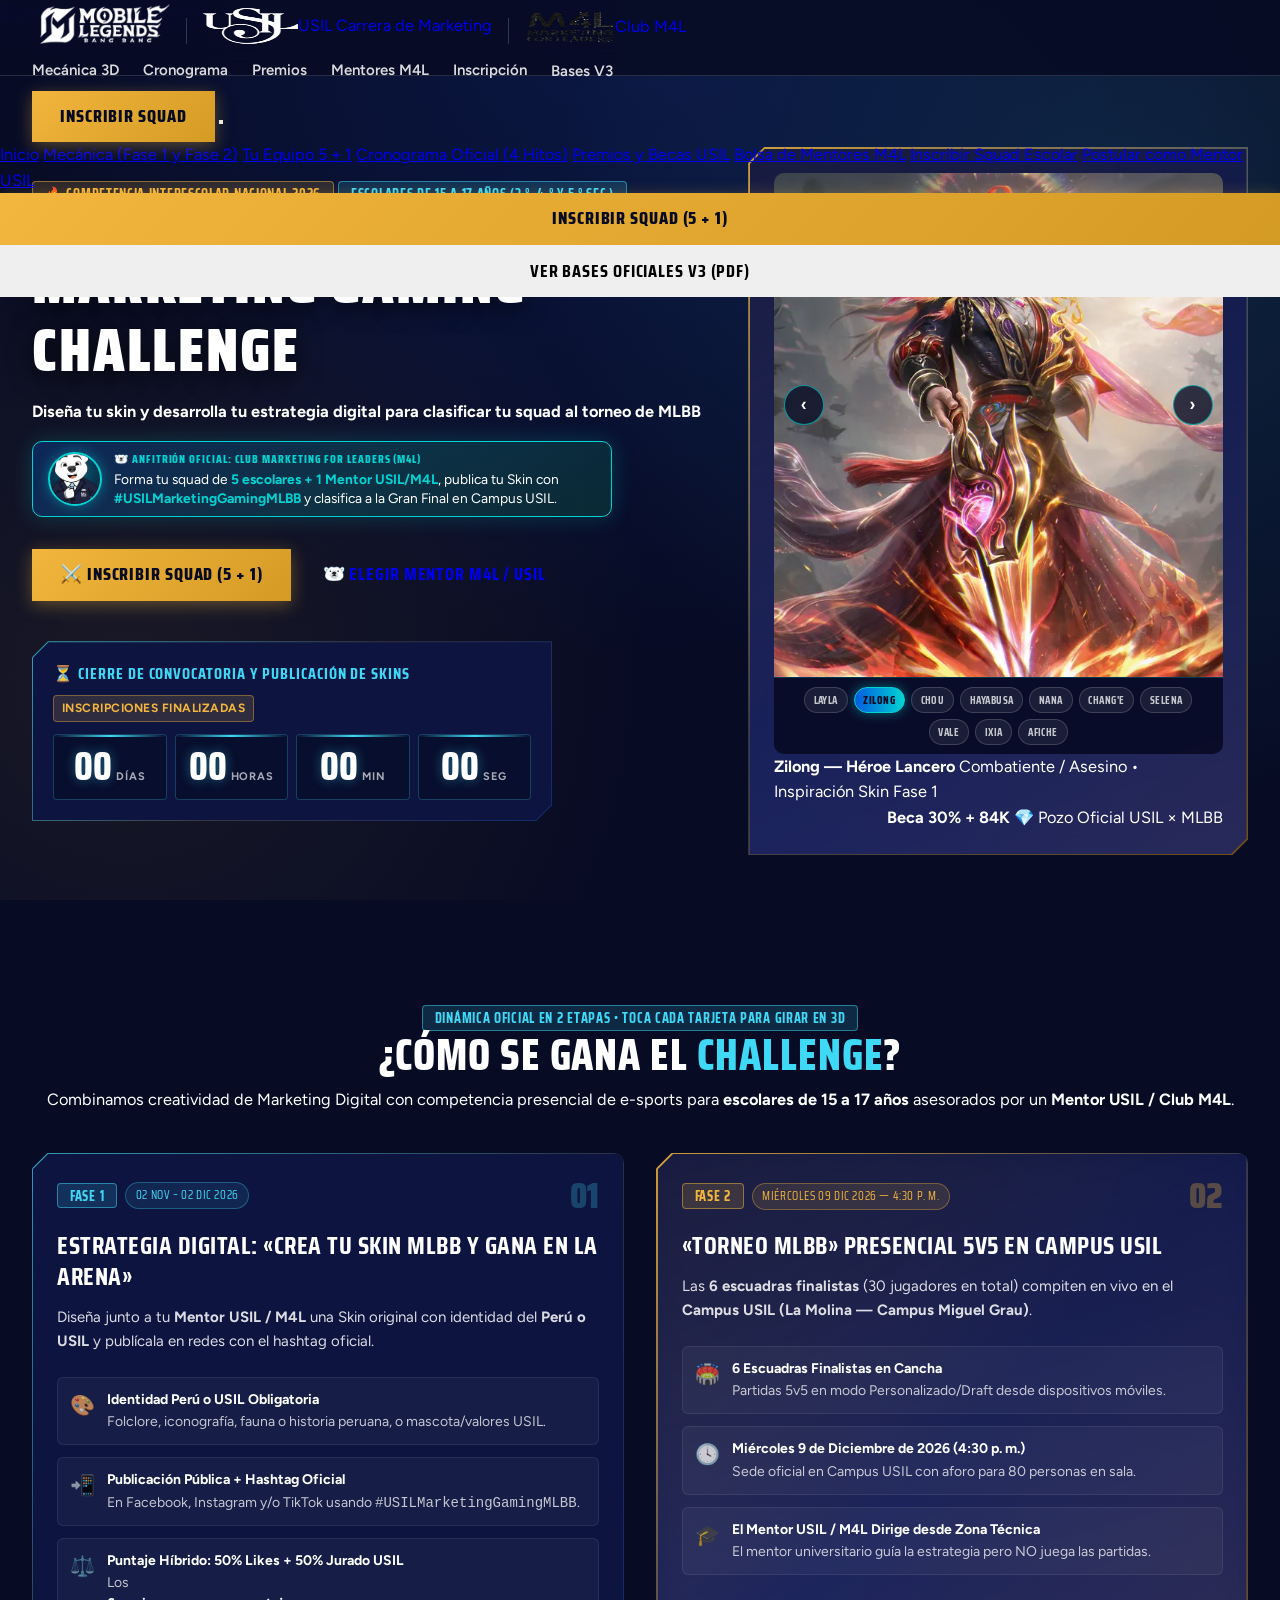
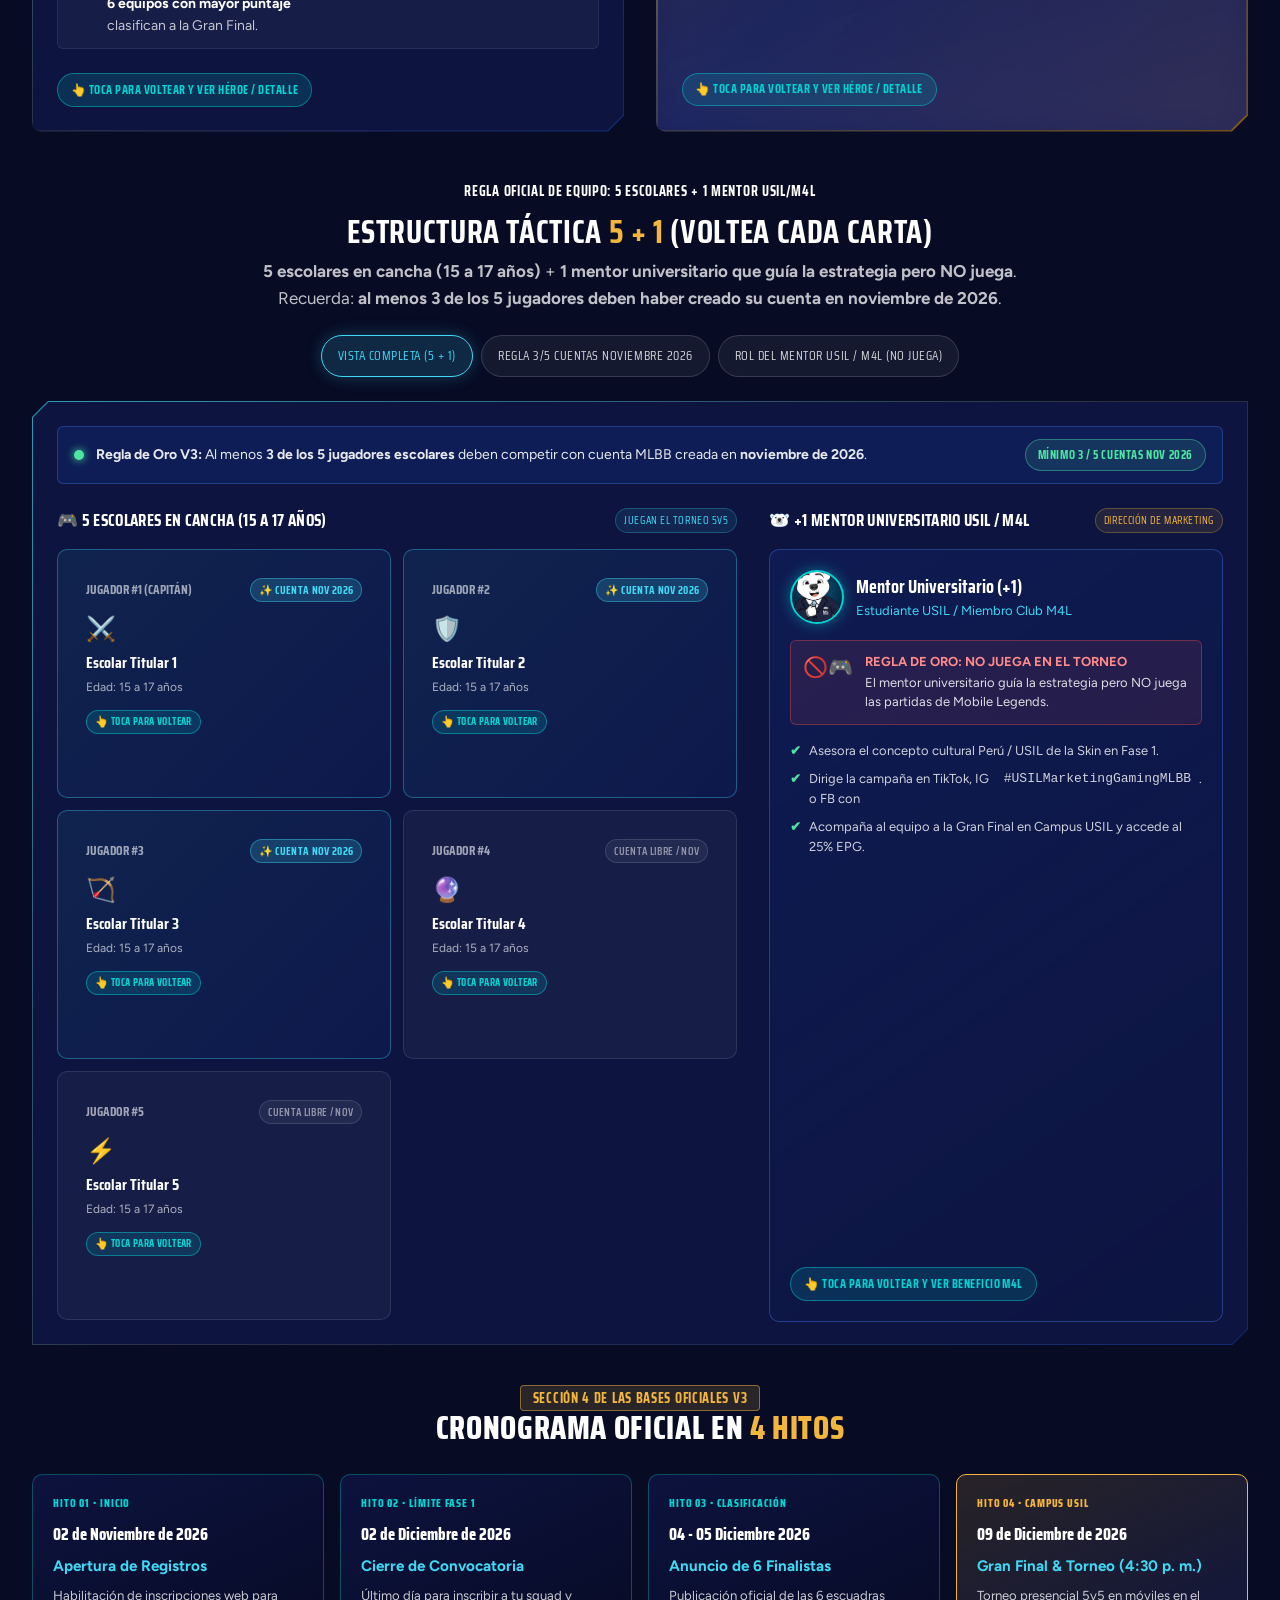
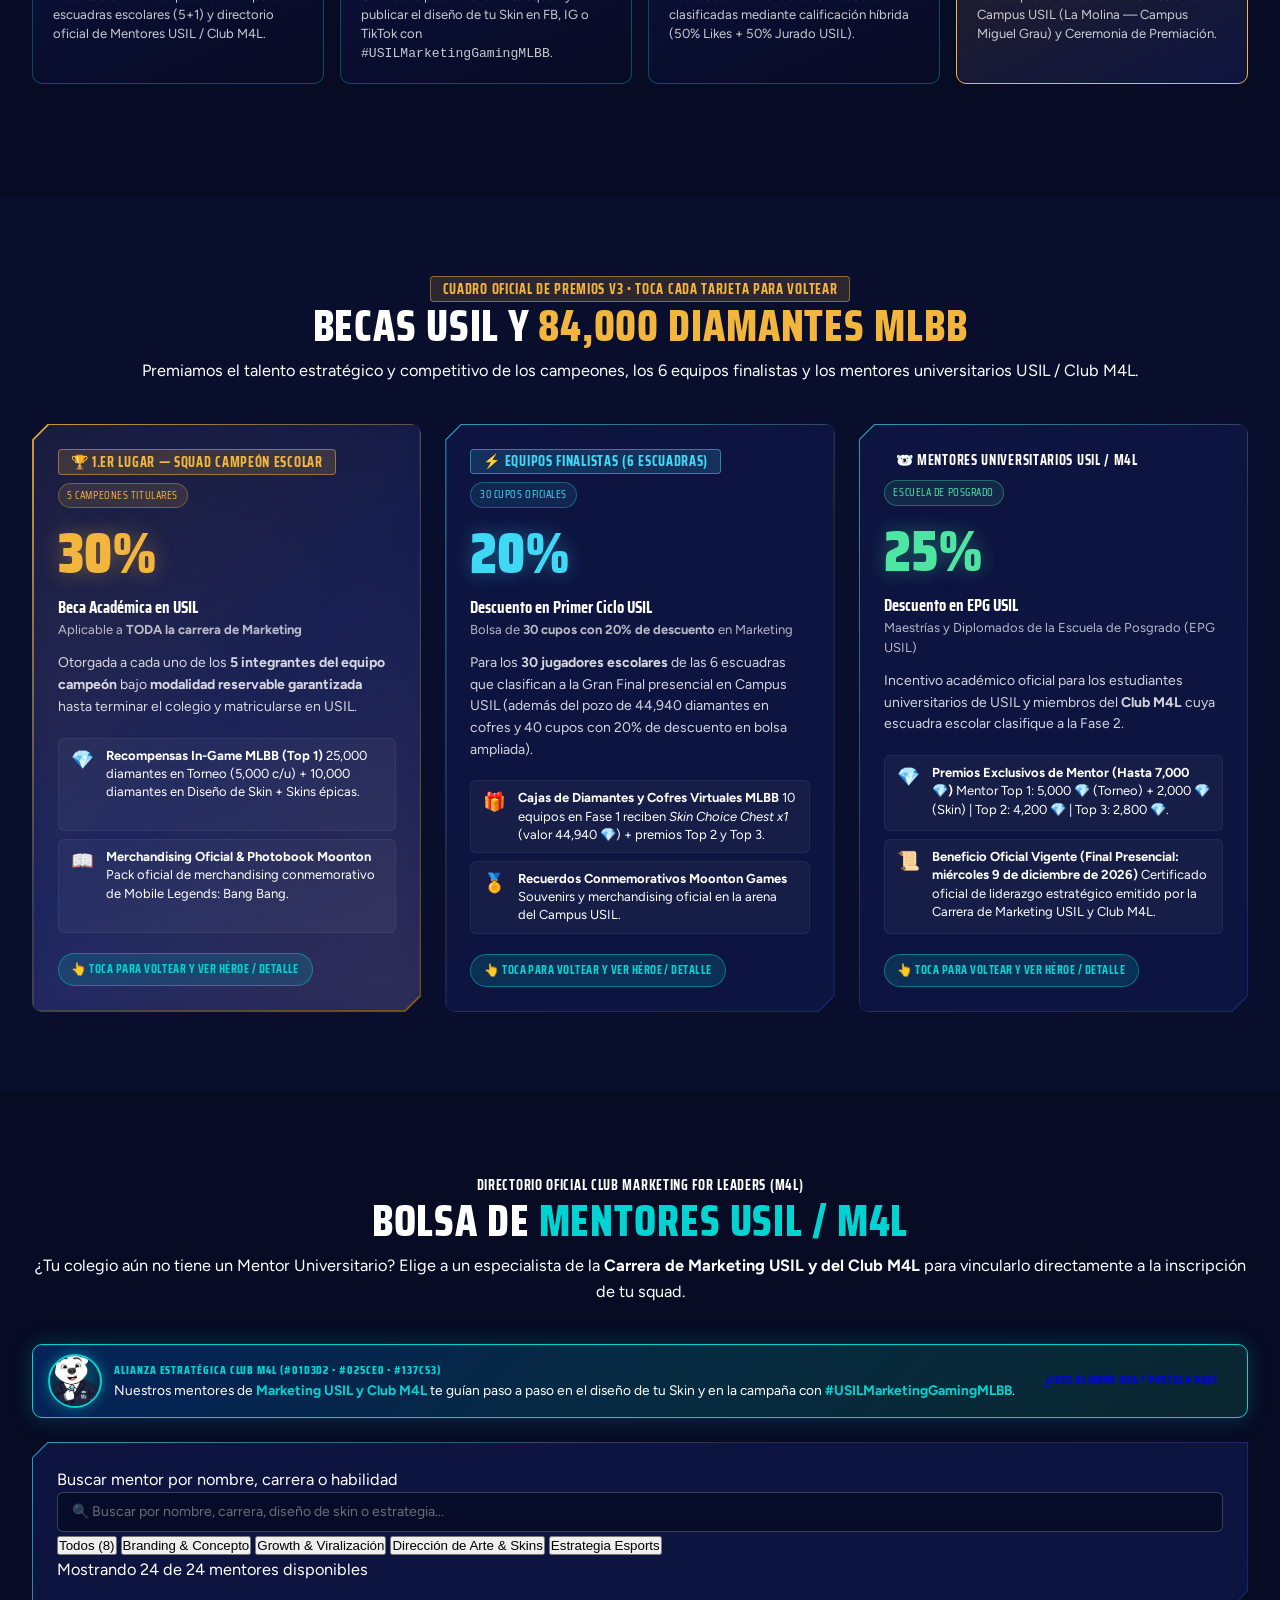
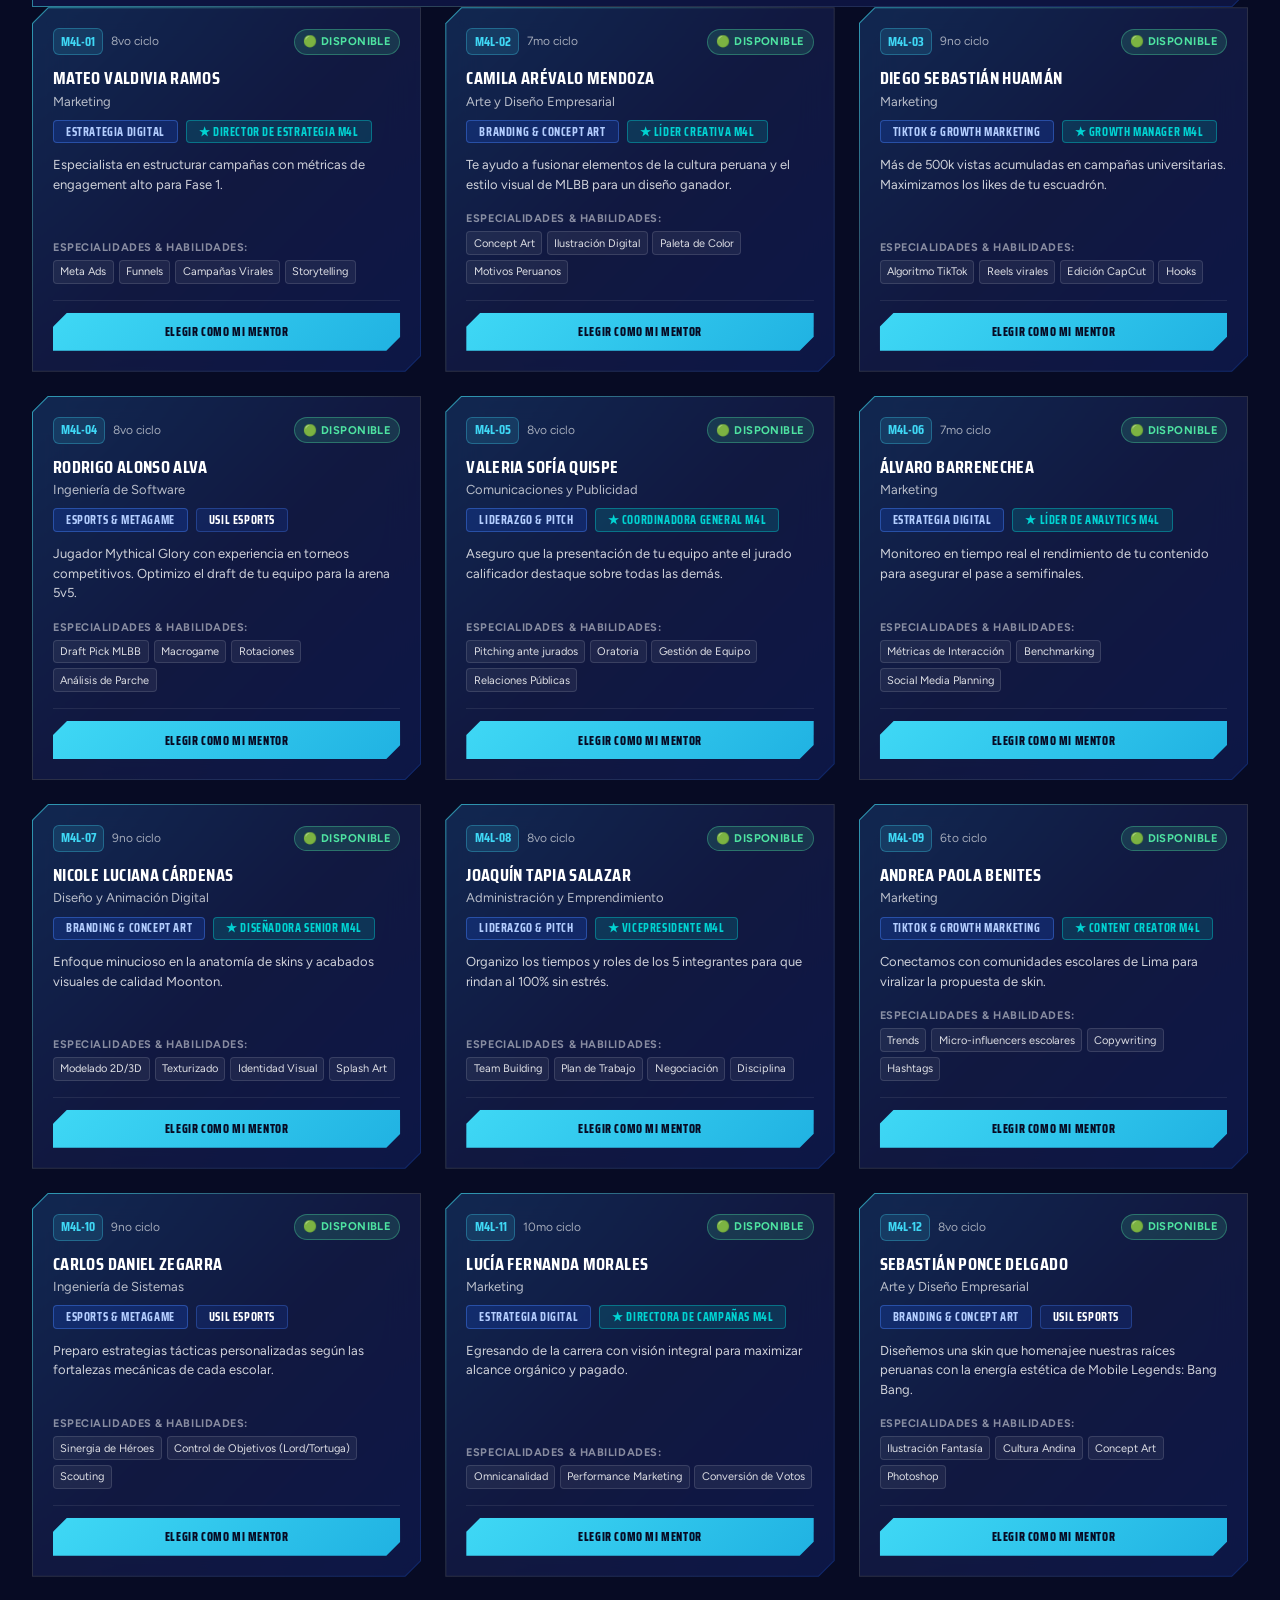
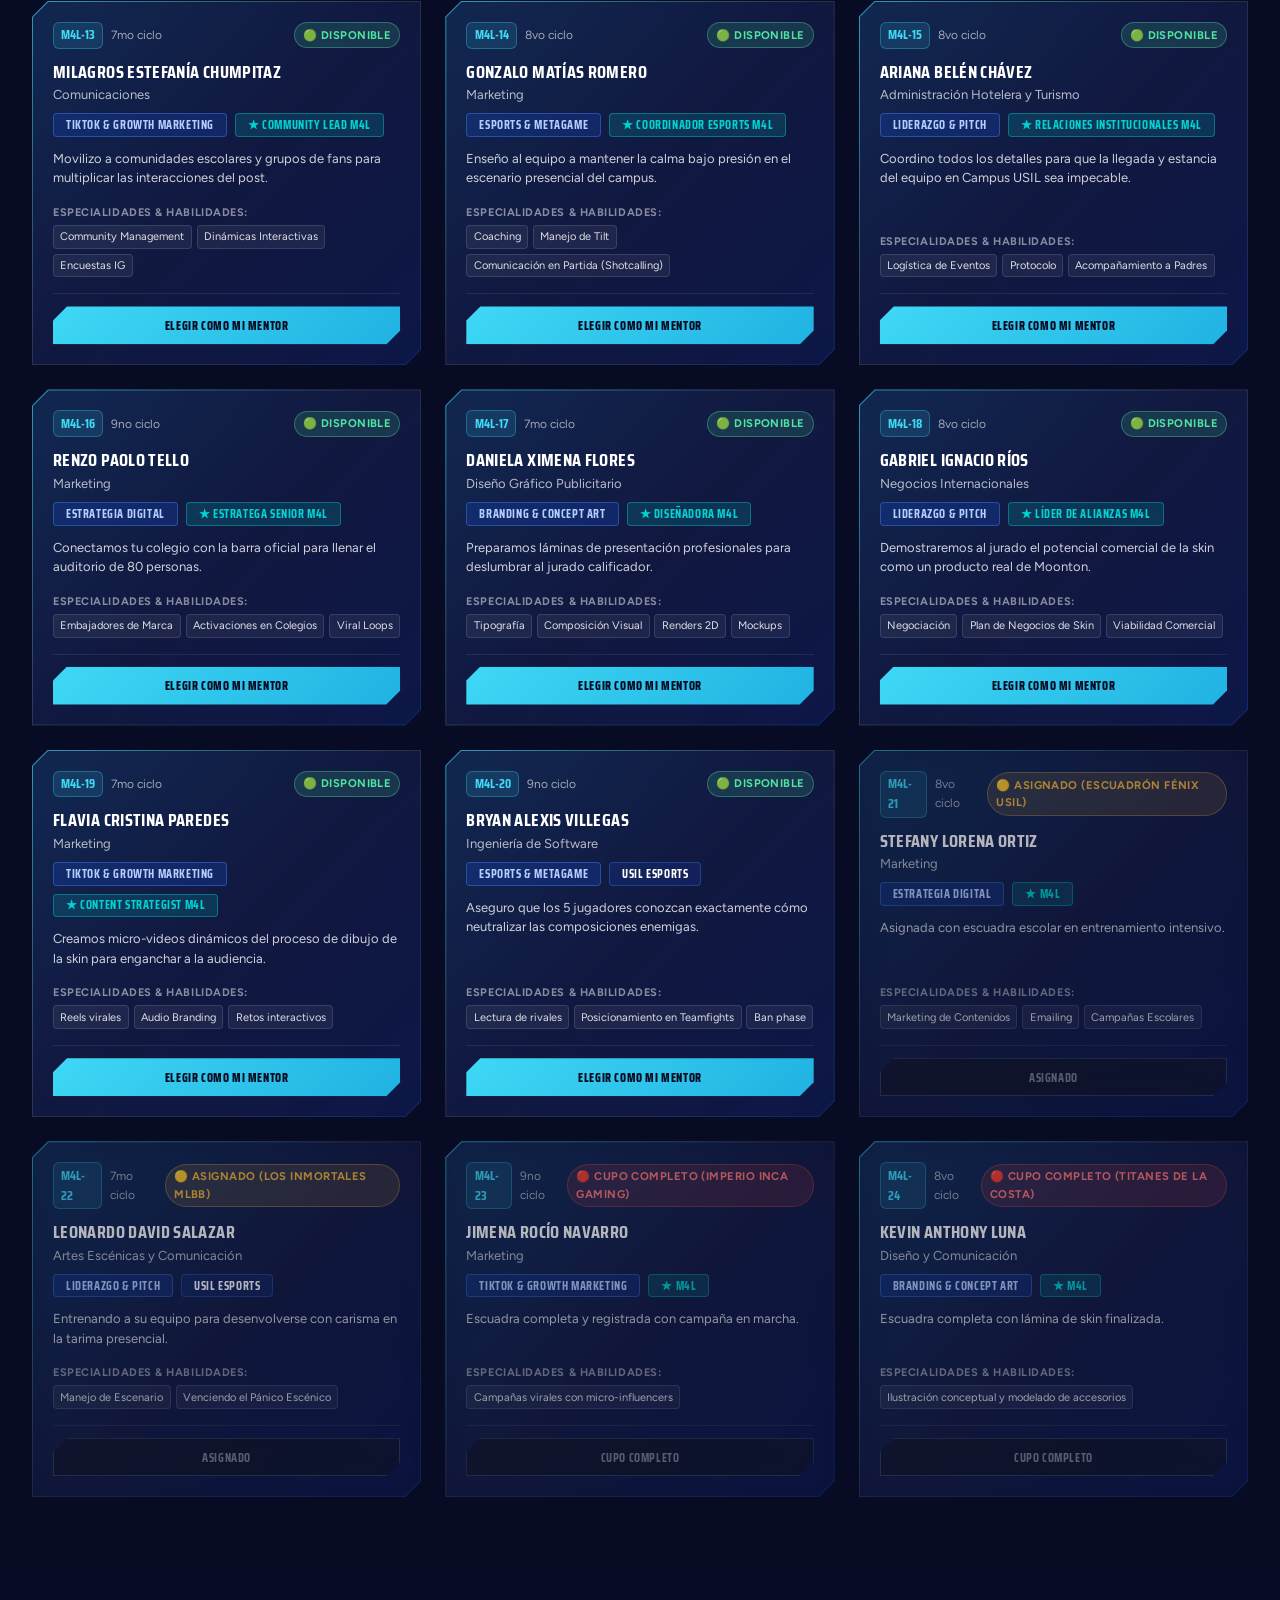
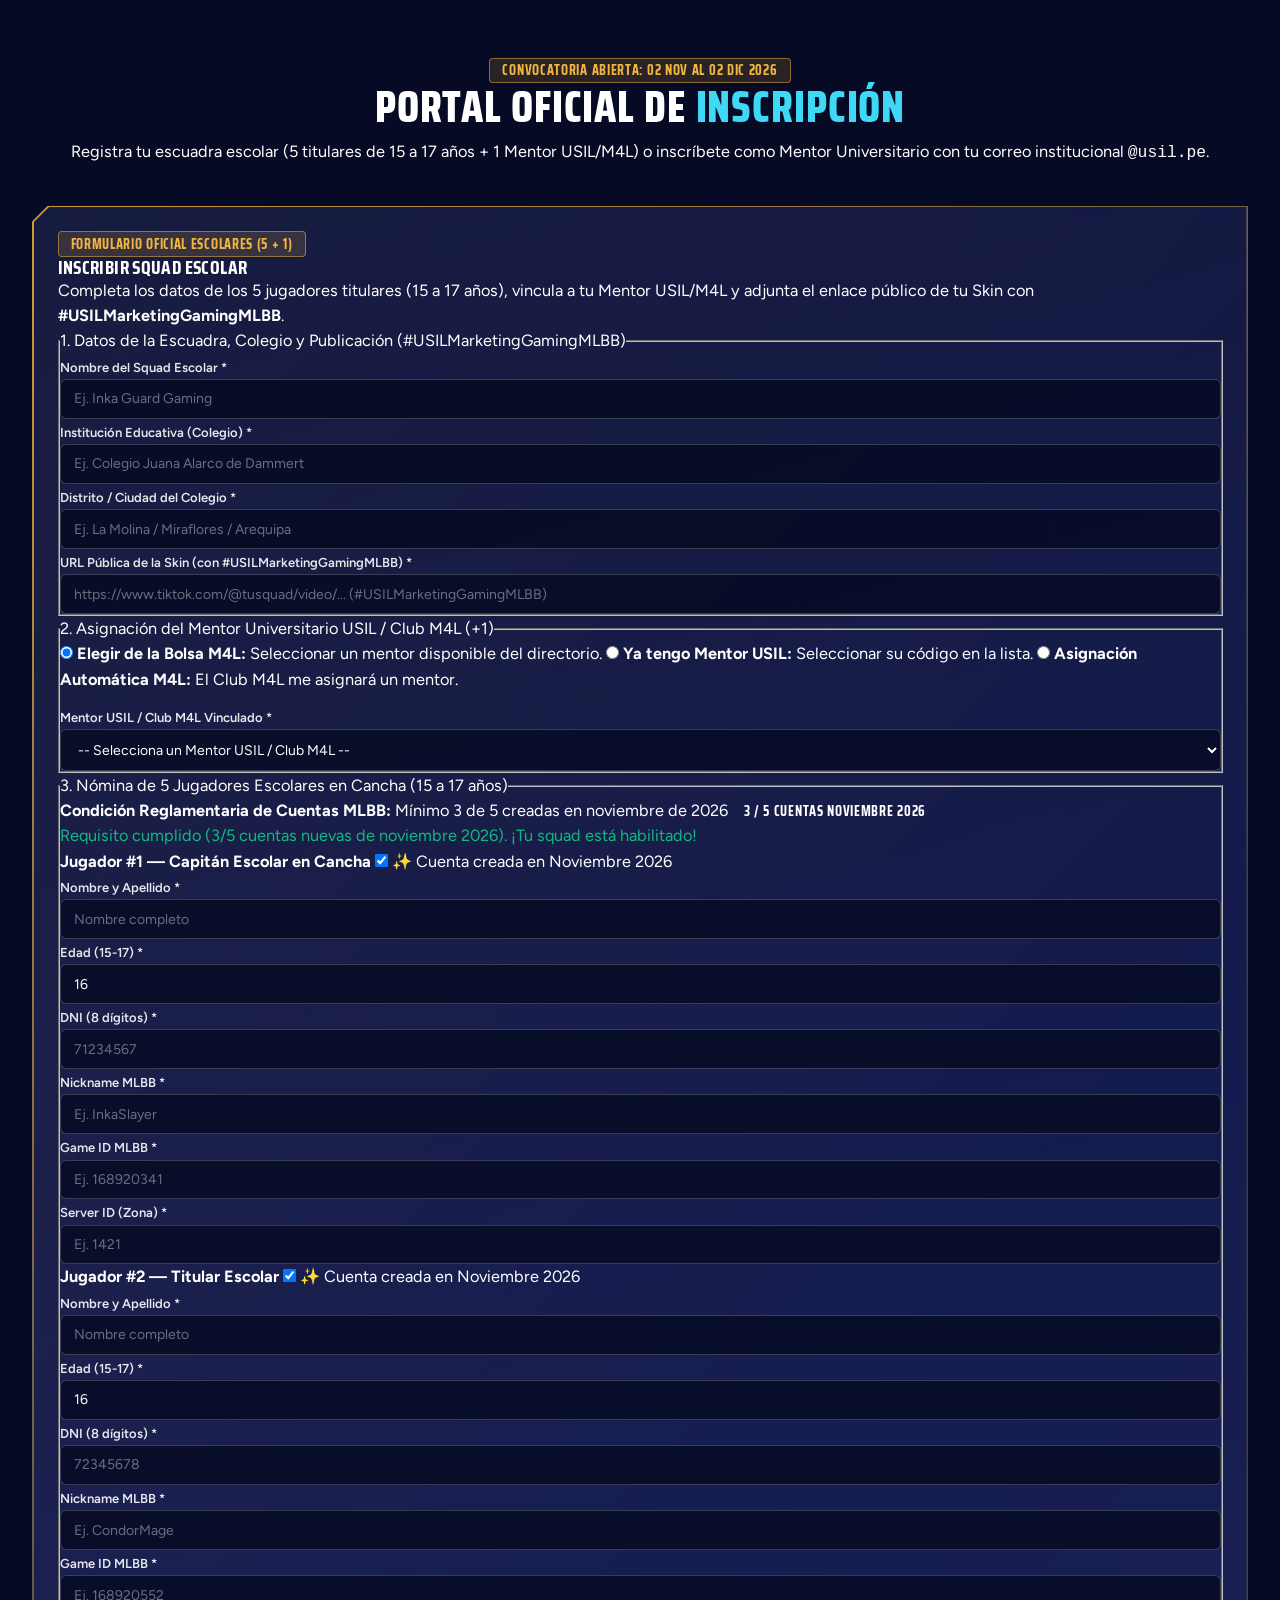
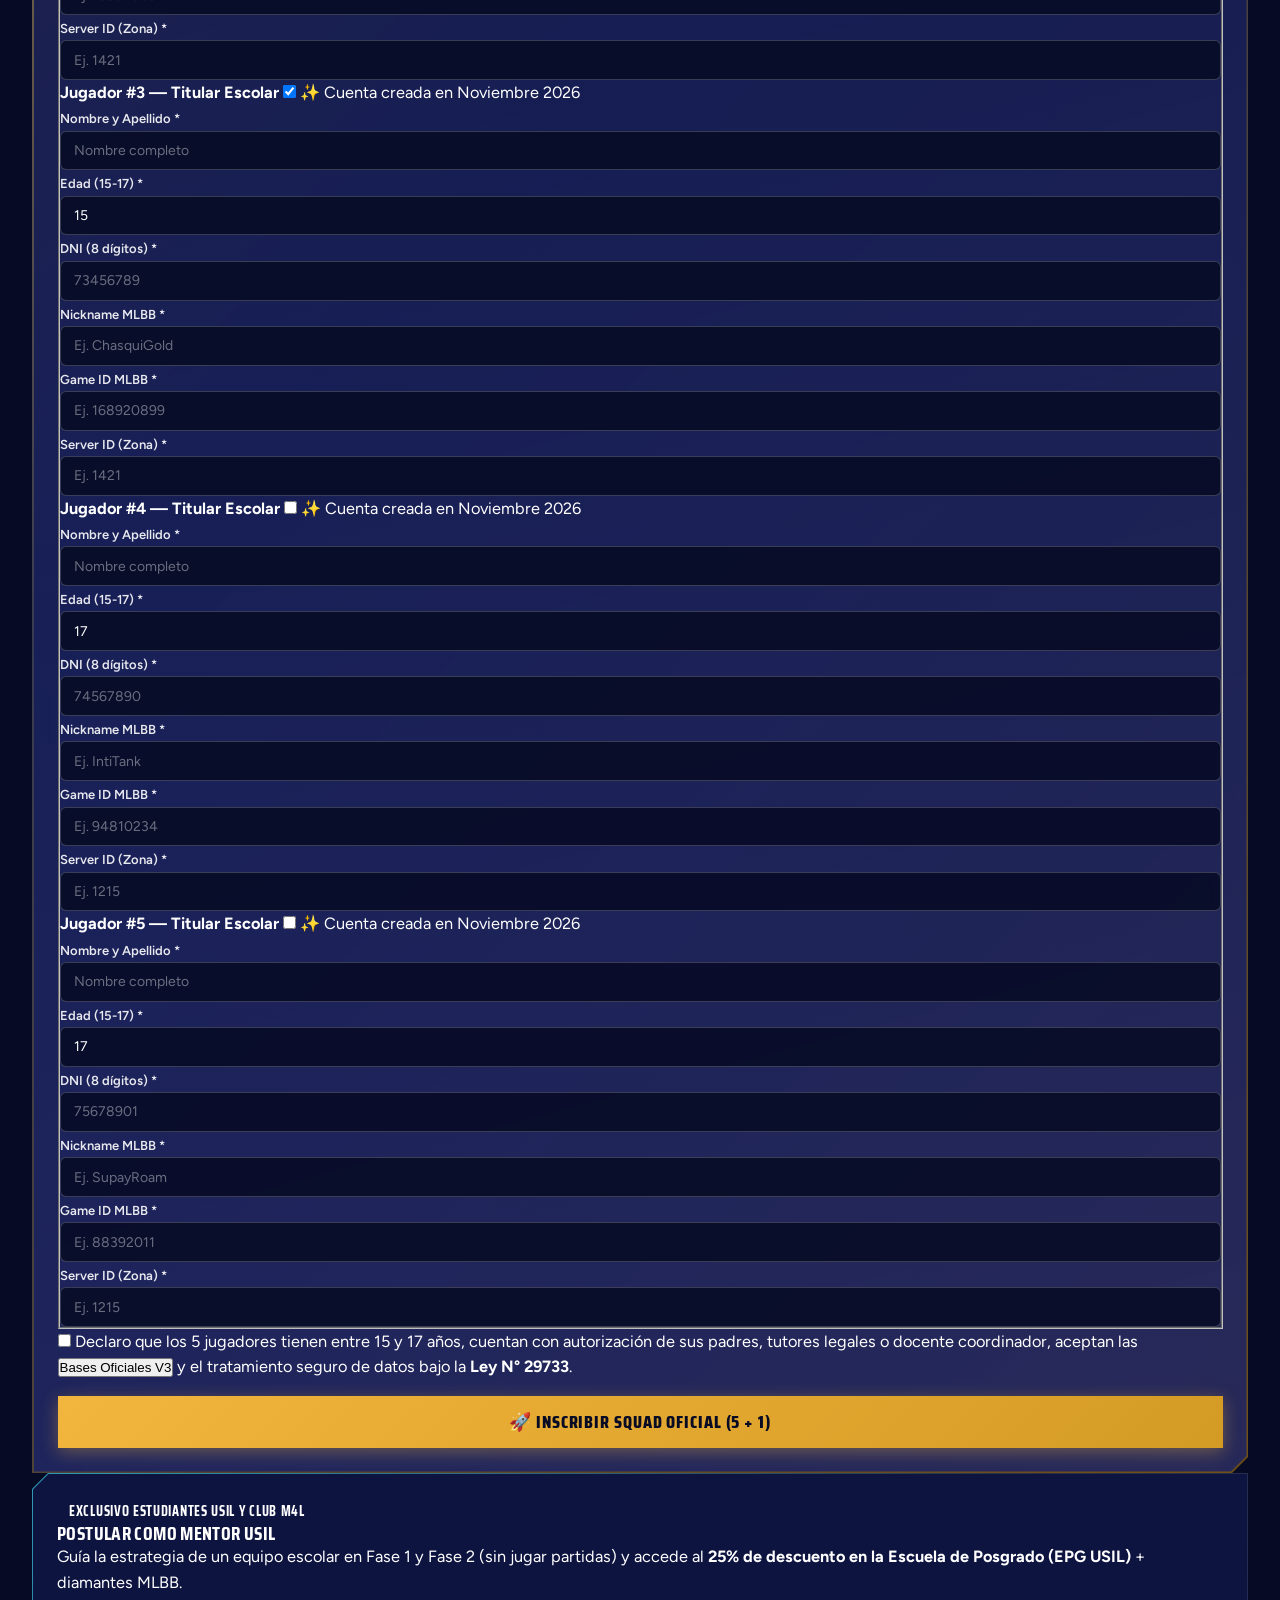
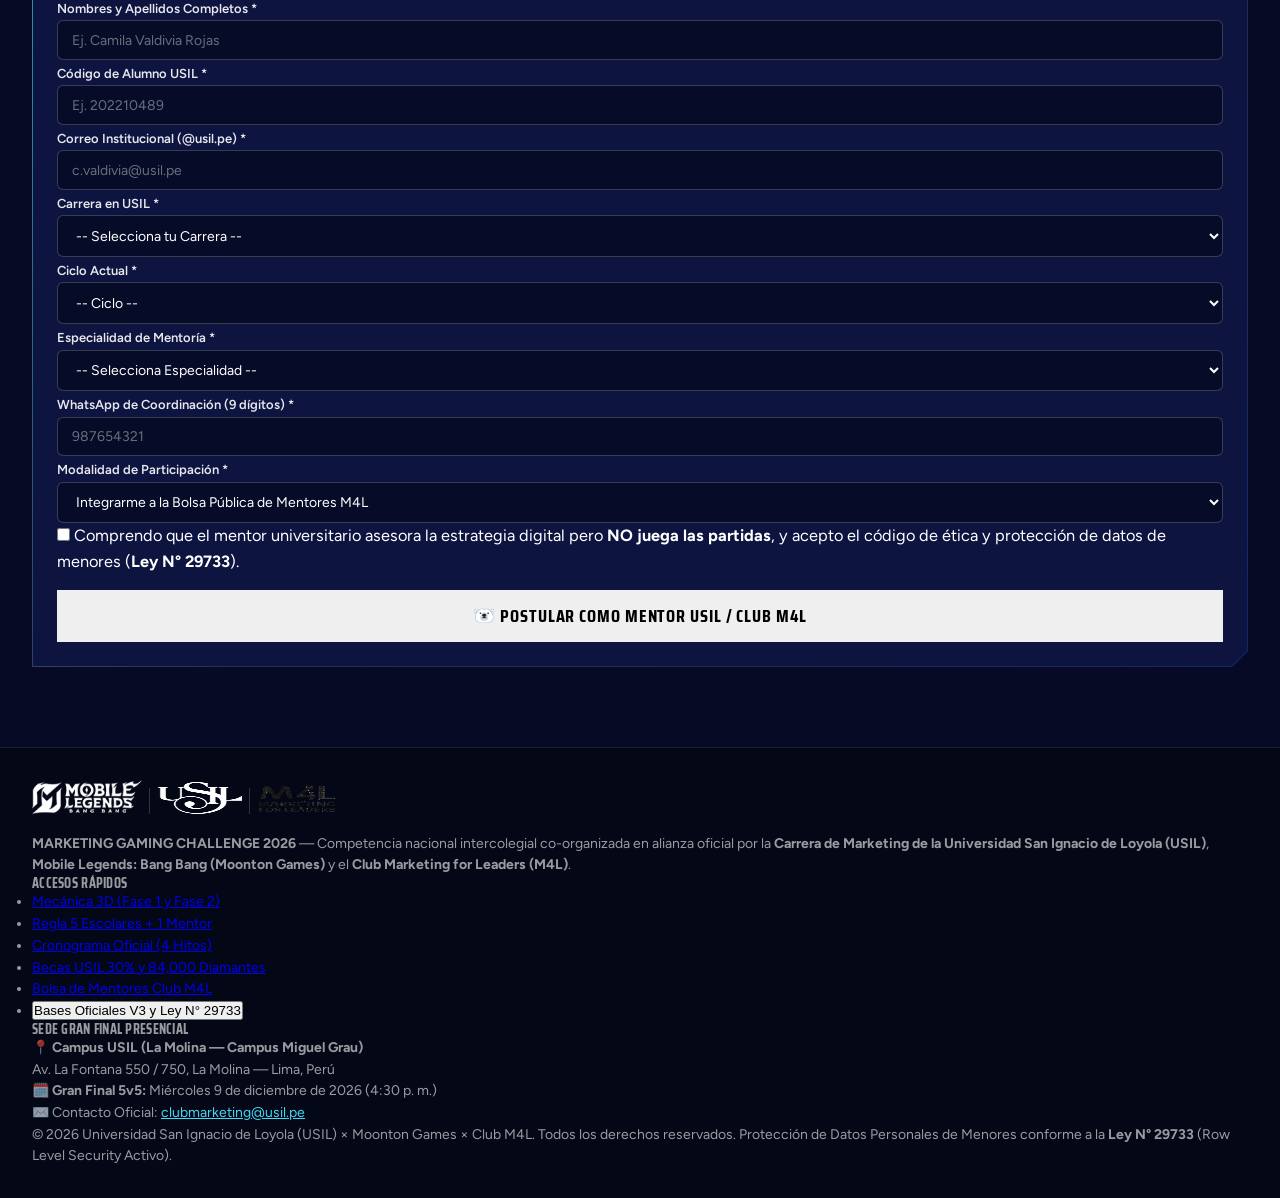
==== index.html @ d9e3c416 "Landing v6 Marketing Gaming Challenge (production build)" ====
<!DOCTYPE html>
<html lang="es">
<head>
  <meta charset="UTF-8">
  <meta name="viewport" content="width=device-width, initial-scale=1.0">
  <title>MARKETING GAMING CHALLENGE 2026 | Alianza Oficial MLBB × USIL Marketing × Club M4L</title>
  <meta name="description" content="Diseña tu skin y desarrolla tu estrategia digital para clasificar tu squad al torneo de MLBB. Competencia nacional intercolegial co-organizada por USIL Carrera de Marketing, Mobile Legends: Bang Bang y Club M4L.">

  <!-- Google Fonts: Saira Condensed (Display Esports) & Figtree (UI Body) -->
  <link rel="preconnect" href="https://fonts.googleapis.com">
  <link rel="preconnect" href="https://fonts.gstatic.com" crossorigin>
  <link href="https://fonts.googleapis.com/css2?family=Figtree:ital,wght@0,400;0,500;0,600;0,700;0,800;1,400&family=Saira+Condensed:wght@600;700;800;900&display=swap" rel="stylesheet">

  <!-- Modular Design System Stylesheets -->
  <link rel="stylesheet" href="css/tokens.css">
  <link rel="stylesheet" href="css/layout.css">
  <link rel="stylesheet" href="css/components.css">
  <link rel="stylesheet" href="css/animations.css">
</head>
<body>

  <!-- Accessibility Skip Link -->
  <a href="#main-content" class="skip-link">Saltar al contenido principal</a>

  <!-- ========================================================================
       STICKY HEADER: ALIANZA OFICIAL MLBB × USIL MARKETING × CLUB M4L
       Logos embebidos en Base64 para cero imágenes rotas en cualquier entorno
       ======================================================================== -->
  <header class="site-header" role="banner">
    <div class="container header-inner">
      
      <!-- Triple Co-Branding Lockup (Base64 Embedded + Clean Alliance) -->
      <div class="brand-lockup" aria-label="Alianza Oficial Mobile Legends: Bang Bang, USIL Carrera de Marketing y Club M4L">
        <!-- Brand 1: Mobile Legends: Bang Bang -->
        <a href="#inicio" class="brand-item brand-mlbb" title="Mobile Legends: Bang Bang — Moonton Games">
          <img src="[data-uri]" data-asset-src="assets/logos/mlbb_anniversary_white.png" alt="Logo Oficial Mobile Legends: Bang Bang" width="130" height="40">
        </a>

        <span class="brand-divider" aria-hidden="true"></span>

        <!-- Brand 2: USIL Carrera de Marketing -->
        <a href="#inicio" class="brand-item brand-usil" title="Universidad San Ignacio de Loyola — Carrera de Marketing">
          <img src="[data-uri]" data-asset-src="assets/logos/usil_logo_white.png" alt="Logo USIL Carrera de Marketing" width="95" height="36">
          <div class="brand-usil-text">
            <span class="brand-usil-title">USIL</span>
            <span class="brand-usil-sub">Carrera de Marketing</span>
          </div>
        </a>

        <span class="brand-divider" aria-hidden="true"></span>

        <!-- Brand 3: Club Marketing for Leaders (M4L) + Oso Polar -->
        <a href="#bolsa-mentores" class="brand-item brand-m4l" title="Club Marketing for Leaders (M4L) — Co-Organizador Oficial">
          <img src="[data-uri]" data-asset-src="assets/m4l/m4l_badge.png" alt="Logo Club Marketing for Leaders M4L" width="90" height="34">
          <span class="brand-m4l-tag">Club M4L</span>
        </a>
      </div>

      <!-- Desktop Navigation Links -->
      <nav class="header-nav" aria-label="Navegación Principal">
        <a href="#mecanica" class="nav-link">Mecánica 3D</a>
        <a href="#cronograma-oficial" class="nav-link">Cronograma</a>
        <a href="#premios" class="nav-link">Premios</a>
        <a href="#bolsa-mentores" class="nav-link">Mentores M4L</a>
        <a href="#inscripcion" class="nav-link">Inscripción</a>
        <button type="button" class="nav-link" data-open-bases-modal style="background:none;border:none;cursor:pointer;">Bases V3</button>
      </nav>

      <!-- Header Action CTA & Mobile Hamburger Toggle -->
      <div class="header-actions">
        <a href="#registro-escolar" class="btn btn-gold cut-corner-sm header-cta-desktop">
          <span>Inscribir Squad</span>
        </a>

        <button
          type="button"
          class="mobile-menu-toggle"
          id="mobileMenuToggle"
          aria-expanded="false"
          aria-controls="mobileNavDrawer"
          aria-label="Abrir menú de navegación"
        >
          <span class="hamburger-bar"></span>
          <span class="hamburger-bar"></span>
          <span class="hamburger-bar"></span>
        </button>
      </div>
    </div>

    <!-- Mobile Navigation Drawer -->
    <nav class="mobile-nav-drawer" id="mobileNavDrawer" aria-label="Menú Móvil">
      <div class="mobile-nav-links">
        <a href="#inicio" class="mobile-nav-link">Inicio</a>
        <a href="#mecanica" class="mobile-nav-link">Mecánica (Fase 1 y Fase 2)</a>
        <a href="#composicion-5-1" class="mobile-nav-link">Tu Equipo 5 + 1</a>
        <a href="#cronograma-oficial" class="mobile-nav-link">Cronograma Oficial (4 Hitos)</a>
        <a href="#premios" class="mobile-nav-link">Premios y Becas USIL</a>
        <a href="#bolsa-mentores" class="mobile-nav-link">Bolsa de Mentores M4L</a>
        <a href="#registro-escolar" class="mobile-nav-link">Inscribir Squad Escolar</a>
        <a href="#postulacion-mentores" class="mobile-nav-link">Postular como Mentor USIL</a>
      </div>
      <div class="mobile-nav-cta">
        <a href="#registro-escolar" class="btn btn-gold cut-corner-md" style="width: 100%;">
          Inscribir Squad (5 + 1)
        </a>
        <button type="button" class="btn btn-cyan cut-corner-md" data-open-bases-modal style="width: 100%;">
          Ver Bases Oficiales V3 (PDF)
        </button>
      </div>
    </nav>
  </header>

  <!-- ========================================================================
       MAIN CONTENT CONTAINER
       ======================================================================== -->
  <main id="main-content">

    <!-- ======================================================================
         HERO SECTION: AFICHE OFICIAL + OSO POLAR M4L + CARRUSEL DE HÉROES
         ====================================================================== -->
    <section class="hero-section" id="inicio" aria-labelledby="hero-main-title" data-campaign-motto="Crea la skin, gana la arena">
      <div class="container hero-grid">
        
        <!-- Left Column: High-Impact Copy, M4L Polar Host & Dual CTAs -->
        <div class="hero-content">
          <div class="hero-eyebrow-group">
            <span class="badge badge-gold">
              🔥 Competencia Interescolar Nacional 2026
            </span>
            <span class="badge badge-cyan">
              Escolares de 15 a 17 años (3.°, 4.° y 5.° Sec.)
            </span>
            <span class="badge badge-m4l">
              Alianza MLBB × USIL × Club M4L
            </span>
          </div>

          <h1 class="hero-title" id="hero-main-title">
            MARKETING GAMING <span class="title-highlight-gold">CHALLENGE</span>
          </h1>

          <p class="hero-subtitle">
            <strong>Diseña tu skin y desarrolla tu estrategia digital para clasificar tu squad al torneo de MLBB</strong>
          </p>

          <!-- Sello de Co-Organización Oficial con Mascota Oso Polar M4L (Base64 Embedded) -->
          <div class="m4l-alliance-seal" role="region" aria-label="Anfitrión Oficial Club Marketing for Leaders M4L">
            <img
              src="[data-uri]"
              data-asset-src="assets/m4l/polar_mascot.webp"
              alt="Mascota Oficial Oso Polar del Club Marketing for Leaders M4L"
              class="m4l-polar-avatar"
              width="54"
              height="54"
            >
            <div class="m4l-seal-copy">
              <span class="m4l-seal-kicker">🐻‍❄️ Anfitrión Oficial: Club Marketing for Leaders (M4L)</span>
              <span class="m4l-seal-title">
                Forma tu squad de <strong>5 escolares + 1 Mentor USIL/M4L</strong>, publica tu Skin con <strong>#USILMarketingGamingMLBB</strong> y clasifica a la Gran Final en Campus USIL.
              </span>
            </div>
          </div>

          <!-- Dual CTAs -->
          <div class="hero-cta-group">
            <a href="#registro-escolar" class="btn btn-gold cut-corner-md">
              ⚔️ Inscribir Squad (5 + 1)
            </a>
            <a href="#bolsa-mentores" class="btn btn-cyan cut-corner-md">
              🐻‍❄️ Elegir Mentor M4L / USIL
            </a>
          </div>

          <!-- Live Countdown Clock to December 2, 2026 -->
          <div class="hero-countdown cut-border-wrap cut-corner-md" id="countdownContainer" data-deadline="2026-12-02T23:59:59-05:00">
            <div class="cut-inner">
              <div class="countdown-header">
                <span class="countdown-title">⏳ Cierre de Convocatoria y Publicación de Skins</span>
                <span class="countdown-badge" id="countdownStatusBadge">Cierra: 02 Dic 2026</span>
              </div>

              <div class="countdown-grid" role="timer" aria-live="polite">
                <div class="countdown-box">
                  <span class="countdown-num" data-cd-days>32</span>
                  <span class="countdown-unit">Días</span>
                </div>
                <div class="countdown-box">
                  <span class="countdown-num" data-cd-hours>06</span>
                  <span class="countdown-unit">Horas</span>
                </div>
                <div class="countdown-box">
                  <span class="countdown-num" data-cd-minutes>45</span>
                  <span class="countdown-unit">Min</span>
                </div>
                <div class="countdown-box">
                  <span class="countdown-num" data-cd-seconds>00</span>
                  <span class="countdown-unit">Seg</span>
                </div>
              </div>
            </div>
          </div>
        </div>

        <!-- Right Column: Interactive Hero Character Carousel (10 MLBB Heroes & Official Flyer) -->
        <div class="hero-visual">
          <div class="hero-art-frame cut-border-wrap-gold cut-corner-lg">
            <div class="cut-inner">
              <div class="hero-carousel" id="heroCharacterCarousel" aria-roledescription="carousel" aria-label="Selector interactivo de Héroes de Mobile Legends: Bang Bang">
                
                <div class="hero-carousel-stage">
                  <!-- Slide 1: Layla -->
                  <div class="hero-carousel-slide is-active" data-hero-name="Layla — Artillera Resplandeciente" data-hero-role="Tiradora • Rostro Principal del Challenge">
                    <img src="assets/characters/layla_hero.webp" alt="Layla — Héroe principal de Mobile Legends: Bang Bang" width="560" height="620" fetchpriority="high">
                  </div>
                  <!-- Slide 2: Zilong -->
                  <div class="hero-carousel-slide" data-hero-name="Zilong — Héroe Lancero" data-hero-role="Combatiente / Asesino • Inspiración Skin Fase 1" aria-hidden="true">
                    <img src="assets/characters/skin_zilong_thumb.webp" alt="Zilong — Héroe de Mobile Legends: Bang Bang" width="560" height="620" loading="lazy">
                  </div>
                  <!-- Slide 3: Chou -->
                  <div class="hero-carousel-slide" data-hero-name="Chou — Maestro del Kung-Fu" data-hero-role="Combatiente • Arena competitiva 5v5" aria-hidden="true">
                    <img src="assets/characters/skin_chou_thumb.webp" alt="Chou — Héroe de Mobile Legends: Bang Bang" width="560" height="620" loading="lazy">
                  </div>
                  <!-- Slide 4: Hayabusa -->
                  <div class="hero-carousel-slide" data-hero-name="Hayabusa — Sombra Escarlata" data-hero-role="Asesino • Jungla de Alto Impacto" aria-hidden="true">
                    <img src="assets/characters/skin_hayabusa_thumb.webp" alt="Hayabusa — Héroe de Mobile Legends: Bang Bang" width="560" height="620" loading="lazy">
                  </div>
                  <!-- Slide 5: Nana -->
                  <div class="hero-carousel-slide" data-hero-name="Nana — Espíritu Felino" data-hero-role="Mago / Soporte • Creatividad de Skin" aria-hidden="true">
                    <img src="assets/characters/skin_nana_thumb.webp" alt="Nana — Héroe de Mobile Legends: Bang Bang" width="560" height="620" loading="lazy">
                  </div>
                  <!-- Slide 6: Chang'e -->
                  <div class="hero-carousel-slide" data-hero-name="Chang'e — Guardiana Lunar" data-hero-role="Mago • Control de Línea Media" aria-hidden="true">
                    <img src="assets/characters/skin_change_thumb.webp" alt="Chang'e — Héroe de Mobile Legends: Bang Bang" width="560" height="620" loading="lazy">
                  </div>
                  <!-- Slide 7: Selena -->
                  <div class="hero-carousel-slide" data-hero-name="Selena — Soberana Abisal" data-hero-role="Asesino / Mago • Emboscada Táctica" aria-hidden="true">
                    <img src="assets/characters/skin_selena_thumb.webp" alt="Selena — Héroe de Mobile Legends: Bang Bang" width="560" height="620" loading="lazy">
                  </div>
                  <!-- Slide 8: Vale -->
                  <div class="hero-carousel-slide" data-hero-name="Vale — Hechicero del Viento" data-hero-role="Mago • Poder Elemental" aria-hidden="true">
                    <img src="assets/characters/skin_vale_thumb.webp" alt="Vale — Héroe de Mobile Legends: Bang Bang" width="560" height="620" loading="lazy">
                  </div>
                  <!-- Slide 9: Ixia -->
                  <div class="hero-carousel-slide" data-hero-name="Ixia — Francotiradora Arcana" data-hero-role="Tiradora • Descarga de Equipo" aria-hidden="true">
                    <img src="assets/characters/skin_ixia_thumb.webp" alt="Ixia — Héroe de Mobile Legends: Bang Bang" width="560" height="620" loading="lazy">
                  </div>
                  <!-- Slide 10: Afiche Oficial -->
                  <div class="hero-carousel-slide" data-hero-name="Afiche Oficial Marketing Gaming Challenge" data-hero-role="Alianza Oficial MLBB × USIL × Club M4L" aria-hidden="true">
                    <img src="assets/flyer/flyer_official_preview.png" alt="Afiche Oficial Marketing Gaming Challenge USIL x MLBB" width="560" height="620" loading="lazy">
                  </div>

                  <!-- Carousel Prev / Next Controls -->
                  <button type="button" class="hero-carousel-nav-btn hero-carousel-prev" id="heroCarouselPrev" aria-label="Héroe anterior">‹</button>
                  <button type="button" class="hero-carousel-nav-btn hero-carousel-next" id="heroCarouselNext" aria-label="Siguiente héroe">›</button>
                </div>

                <!-- Interactive Hero Selector Pills -->
                <div class="hero-carousel-dots" role="tablist" aria-label="Seleccionar héroe de Mobile Legends">
                  <button type="button" class="hero-carousel-dot is-active" role="tab" aria-selected="true">Layla</button>
                  <button type="button" class="hero-carousel-dot" role="tab" aria-selected="false">Zilong</button>
                  <button type="button" class="hero-carousel-dot" role="tab" aria-selected="false">Chou</button>
                  <button type="button" class="hero-carousel-dot" role="tab" aria-selected="false">Hayabusa</button>
                  <button type="button" class="hero-carousel-dot" role="tab" aria-selected="false">Nana</button>
                  <button type="button" class="hero-carousel-dot" role="tab" aria-selected="false">Chang'e</button>
                  <button type="button" class="hero-carousel-dot" role="tab" aria-selected="false">Selena</button>
                  <button type="button" class="hero-carousel-dot" role="tab" aria-selected="false">Vale</button>
                  <button type="button" class="hero-carousel-dot" role="tab" aria-selected="false">Ixia</button>
                  <button type="button" class="hero-carousel-dot" role="tab" aria-selected="false">Afiche</button>
                </div>

              </div>

              <!-- Floating Telemetry & Active Hero Overlay -->
              <div class="hero-visual-overlay">
                <div class="hero-stat-pill">
                  <strong id="heroActiveCharacterName">Layla — Artillera Resplandeciente</strong>
                  <span id="heroActiveCharacterRole">Tiradora • Rostro Principal del Challenge</span>
                </div>
                <div class="hero-stat-pill" style="text-align: right;">
                  <strong>Beca 30% + 84K 💎</strong>
                  <span>Pozo Oficial USIL × MLBB</span>
                </div>
              </div>
            </div>
          </div>
        </div>

      </div>
    </section>

    <!-- ======================================================================
         MECÁNICA DE 2 FASES (TARJETAS FLIP 3D INTERACTIVAS) + REGLA 5 + 1
         ====================================================================== -->
    <section class="section-pad" id="mecanica" aria-labelledby="mecanica-heading">
      <div class="container">
        
        <div class="section-header">
          <div class="section-eyebrow">
            <span class="badge badge-cyan">Dinámica Oficial en 2 Etapas • Toca cada tarjeta para girar en 3D</span>
          </div>
          <h2 class="section-title" id="mecanica-heading">
            ¿CÓMO SE GANA EL <span style="color: var(--cyan);">CHALLENGE</span>?
          </h2>
          <p class="section-desc">
            Combinamos creatividad de Marketing Digital con competencia presencial de e-sports para <strong>escolares de 15 a 17 años</strong> asesorados por un <strong>Mentor USIL / Club M4L</strong>.
          </p>
        </div>

        <!-- 2-Phase Interactive 3D Flip Cards Grid -->
        <div class="phases-grid">
          
          <!-- FASE 1: 3D FLIP CARD -->
          <div class="flip-card-3d" tabindex="0" role="button" aria-pressed="false" aria-label="Tarjeta 3D Fase 1: Crea tu Skin MLBB y Gana en la Arena. Toca para voltear.">
            <div class="flip-card-inner">
              
              <!-- Front Face -->
              <article class="flip-card-face flip-card-front phase-card cut-border-wrap cut-corner-lg">
                <div class="cut-inner">
                  <div class="phase-header">
                    <div class="phase-badge-lockup">
                      <span class="badge badge-cyan">Fase 1</span>
                      <span class="phase-timeline-tag">02 Nov – 02 Dic 2026</span>
                    </div>
                    <span class="phase-number-indicator" aria-hidden="true">01</span>
                  </div>

                  <h3 class="phase-title">
                    Estrategia Digital: «Crea tu Skin MLBB y Gana en la Arena»
                  </h3>

                  <p class="phase-desc">
                    Diseña junto a tu <strong>Mentor USIL / M4L</strong> una Skin original con identidad del <strong>Perú o USIL</strong> y publícala en redes con el hashtag oficial.
                  </p>

                  <div class="phase-deliverables-list">
                    <div class="deliverable-item">
                      <span class="deliv-icon" aria-hidden="true">🎨</span>
                      <div>
                        <strong>Identidad Perú o USIL Obligatoria</strong>
                        <span>Folclore, iconografía, fauna o historia peruana, o mascota/valores USIL.</span>
                      </div>
                    </div>
                    <div class="deliverable-item">
                      <span class="deliv-icon" aria-hidden="true">📲</span>
                      <div>
                        <strong>Publicación Pública + Hashtag Oficial</strong>
                        <span>En Facebook, Instagram y/o TikTok usando <code>#USILMarketingGamingMLBB</code>.</span>
                      </div>
                    </div>
                    <div class="deliverable-item">
                      <span class="deliv-icon" aria-hidden="true">⚖️</span>
                      <div>
                        <strong>Puntaje Híbrido: 50% Likes + 50% Jurado USIL</strong>
                        <span>Los <strong>6 equipos con mayor puntaje</strong> clasifican a la Gran Final.</span>
                      </div>
                    </div>
                  </div>

                  <div class="flip-cta-pill">👆 Toca para voltear y ver Héroe / Detalle</div>
                </div>
              </article>

              <!-- Back Face -->
              <div class="flip-card-face flip-card-back" style="background-image: url('assets/characters/skin_zilong_thumb.webp');">
                <div class="flip-card-back-content">
                  <span class="badge badge-cyan">Héroe Inspiración Fase 1 • Zilong</span>
                  <h3 class="phase-title" style="margin-bottom:0.25rem;">Checklist Oficial de Fase 1</h3>
                  <ul class="flip-back-bullets">
                    <li><span>✔</span> <span><strong>1. Desafío Creativo:</strong> Ilustración digital, boceto o edición de Skin original para cualquier héroe MLBB.</span></li>
                    <li><span>✔</span> <span><strong>2. Sello Cultural/USIL:</strong> Integra un elemento del Perú o la identidad institucional de USIL.</span></li>
                    <li><span>✔</span> <span><strong>3. Viralización:</strong> Publica desde cuenta pública en FB, IG o TikTok con <strong>#USILMarketingGamingMLBB</strong> hasta el <strong>2 de diciembre de 2026</strong>.</span></li>
                    <li><span>✔</span> <span><strong>4. Evaluación 50/50:</strong> 50% reacciones orgánicas + 50% Jurado USIL (creatividad, marca e innovación).</span></li>
                    <li><span>✔</span> <span><strong>5. Premios de Diseño:</strong> 24,000 diamantes puros + 10 cofres <em>Skin Choice Chest</em> (valor 44,940 💎).</span></li>
                  </ul>
                  <div class="flip-cta-pill">🔄 Toca para volver al frente</div>
                </div>
              </div>

            </div>
          </div>

          <!-- FASE 2: 3D FLIP CARD -->
          <div class="flip-card-3d" tabindex="0" role="button" aria-pressed="false" aria-label="Tarjeta 3D Fase 2: Torneo MLBB Presencial en Campus USIL. Toca para voltear.">
            <div class="flip-card-inner">
              
              <!-- Front Face -->
              <article class="flip-card-face flip-card-front phase-card cut-border-wrap-gold cut-corner-lg">
                <div class="cut-inner">
                  <div class="phase-header">
                    <div class="phase-badge-lockup">
                      <span class="badge badge-gold">Fase 2</span>
                      <span class="phase-timeline-tag phase-gold-tag">Miércoles 09 Dic 2026 — 4:30 p. m.</span>
                    </div>
                    <span class="phase-number-indicator phase-gold-num" aria-hidden="true">02</span>
                  </div>

                  <h3 class="phase-title">
                    «Torneo MLBB» Presencial 5v5 en Campus USIL
                  </h3>

                  <p class="phase-desc">
                    Las <strong>6 escuadras finalistas</strong> (30 jugadores en total) compiten en vivo en el <strong>Campus USIL (La Molina — Campus Miguel Grau)</strong>.
                  </p>

                  <div class="phase-deliverables-list">
                    <div class="deliverable-item">
                      <span class="deliv-icon" aria-hidden="true">🏟️</span>
                      <div>
                        <strong>6 Escuadras Finalistas en Cancha</strong>
                        <span>Partidas 5v5 en modo Personalizado/Draft desde dispositivos móviles.</span>
                      </div>
                    </div>
                    <div class="deliverable-item">
                      <span class="deliv-icon" aria-hidden="true">🕓</span>
                      <div>
                        <strong>Miércoles 9 de Diciembre de 2026 (4:30 p. m.)</strong>
                        <span>Sede oficial en Campus USIL con aforo para 80 personas en sala.</span>
                      </div>
                    </div>
                    <div class="deliverable-item">
                      <span class="deliv-icon" aria-hidden="true">🎓</span>
                      <div>
                        <strong>El Mentor USIL / M4L Dirige desde Zona Técnica</strong>
                        <span>El mentor universitario guía la estrategia pero NO juega las partidas.</span>
                      </div>
                    </div>
                  </div>

                  <div class="flip-cta-pill">👆 Toca para voltear y ver Héroe / Detalle</div>
                </div>
              </article>

              <!-- Back Face -->
              <div class="flip-card-face flip-card-back" style="background-image: url('assets/characters/skin_chou_thumb.webp'); border-color: var(--gold);">
                <div class="flip-card-back-content">
                  <span class="badge badge-gold">Héroe de Arena Fase 2 • Chou</span>
                  <h3 class="phase-title" style="margin-bottom:0.25rem;">Reglas de la Gran Final Presencial</h3>
                  <ul class="flip-back-bullets">
                    <li><span>⚡</span> <span><strong>Clasificados:</strong> 6 escuadras finalistas anunciadas entre el 04 y 05 de diciembre de 2026.</span></li>
                    <li><span>⚡</span> <span><strong>Modalidad:</strong> Torneo 5v5 presencial en móviles en el Campus USIL (La Molina — Campus Miguel Grau).</span></li>
                    <li><span>⚡</span> <span><strong>Cita Oficial:</strong> Miércoles 09 de diciembre de 2026 desde las 4:30 p. m. (aforo para 80 personas).</span></li>
                    <li><span>⚡</span> <span><strong>Pozo de Arena:</strong> 60,000 diamantes puros en el Torneo + Beca USIL del 30% para el Squad Campeón.</span></li>
                  </ul>
                  <div class="flip-cta-pill">🔄 Toca para volver al frente</div>
                </div>
              </div>

            </div>
          </div>

        </div>

        <!-- ==================================================================
             5+1 TEAM COMPOSITION VISUALIZER (CON TARJETAS FLIP 3D POR ROL)
             ================================================================== -->
        <div class="team-visualizer-section" id="composicion-5-1">
          <div class="team-visualizer-header">
            <div class="visualizer-badge-wrap">
              <span class="badge badge-m4l">Regla Oficial de Equipo: 5 Escolares + 1 Mentor USIL/M4L</span>
            </div>
            <h3 class="team-visualizer-title">
              ESTRUCTURA TÁCTICA <span style="color: var(--gold);">5 + 1</span> (VOLTEA CADA CARTA)
            </h3>
            <p class="team-visualizer-subtitle">
              <strong>5 escolares en cancha (15 a 17 años)</strong> + <strong>1 mentor universitario que guía la estrategia pero NO juega</strong>. Recuerda: <strong>al menos 3 de los 5 jugadores deben haber creado su cuenta en noviembre de 2026</strong>.
            </p>
          </div>

          <!-- Interactive Filter Tabs for Visualizer -->
          <div class="visualizer-tabs-nav" role="tablist" aria-label="Explorar reglas de composición de equipo">
            <button type="button" class="visualizer-tab-btn is-active" data-vis-filter="all" role="tab" aria-selected="true">
              Vista Completa (5 + 1)
            </button>
            <button type="button" class="visualizer-tab-btn" data-vis-filter="nov2026" role="tab" aria-selected="false">
              Regla 3/5 Cuentas Noviembre 2026
            </button>
            <button type="button" class="visualizer-tab-btn" data-vis-filter="mentor" role="tab" aria-selected="false">
              Rol del Mentor USIL / M4L (No Juega)
            </button>
          </div>

          <div class="tactical-board cut-border-wrap cut-corner-lg">
            <div class="cut-inner tactical-board-inner">
              
              <div class="tactical-status-strip">
                <div class="status-indicator-block">
                  <span class="status-dot"></span>
                  <span id="visualizerStatusMessage">
                    <strong>Regla de Oro V3:</strong> Al menos <strong>3 de los 5 jugadores escolares</strong> deben competir con cuenta MLBB creada en <strong>noviembre de 2026</strong>.
                  </span>
                </div>
                <div class="status-counter-badge">
                  Mínimo 3 / 5 Cuentas Nov 2026
                </div>
              </div>

              <div class="tactical-grid-layout">
                
                <!-- Left Zone: 5 School Players on the Arena (3D Flip Cards) -->
                <div class="players-arena-zone">
                  <div class="zone-header">
                    <h4 class="zone-title">🎮 5 Escolares en Cancha (15 a 17 años)</h4>
                    <span class="zone-tag">Juegan el Torneo 5v5</span>
                  </div>

                  <div class="player-slots-grid">
                    <!-- Slot 1 -->
                    <div class="flip-card-3d flip-card-compact player-slot-card nov-active" data-slot-type="nov2026" tabindex="0" role="button" aria-pressed="false">
                      <div class="flip-card-inner">
                        <div class="flip-card-face flip-card-front" style="padding:var(--sp-3);">
                          <div class="slot-badge-row">
                            <span class="slot-num">JUGADOR #1 (CAPITÁN)</span>
                            <span class="slot-nov-badge">✨ Cuenta Nov 2026</span>
                          </div>
                          <div class="slot-role-icon" aria-hidden="true">⚔️</div>
                          <div class="slot-name">Escolar Titular 1</div>
                          <div class="slot-req">Edad: 15 a 17 años</div>
                          <div class="flip-cta-pill" style="font-size:0.65rem;padding:0.2rem 0.5rem;margin-top:0.35rem;">👆 Toca para voltear</div>
                        </div>
                        <div class="flip-card-face flip-card-back" style="background-image:url('assets/characters/skin_hayabusa_thumb.webp');padding:var(--sp-3);">
                          <div class="flip-card-back-content">
                            <span class="slot-nov-badge">Hayabusa • Capitán</span>
                            <p style="font-size:0.76rem;color:#fff;margin:0;">Lidera al squad escolar, coordina con el Mentor USIL y registra cuenta nueva de <strong>noviembre de 2026</strong> (1/3).</p>
                          </div>
                        </div>
                      </div>
                    </div>

                    <!-- Slot 2 -->
                    <div class="flip-card-3d flip-card-compact player-slot-card nov-active" data-slot-type="nov2026" tabindex="0" role="button" aria-pressed="false">
                      <div class="flip-card-inner">
                        <div class="flip-card-face flip-card-front" style="padding:var(--sp-3);">
                          <div class="slot-badge-row">
                            <span class="slot-num">JUGADOR #2</span>
                            <span class="slot-nov-badge">✨ Cuenta Nov 2026</span>
                          </div>
                          <div class="slot-role-icon" aria-hidden="true">🛡️</div>
                          <div class="slot-name">Escolar Titular 2</div>
                          <div class="slot-req">Edad: 15 a 17 años</div>
                          <div class="flip-cta-pill" style="font-size:0.65rem;padding:0.2rem 0.5rem;margin-top:0.35rem;">👆 Toca para voltear</div>
                        </div>
                        <div class="flip-card-face flip-card-back" style="background-image:url('assets/characters/skin_nana_thumb.webp');padding:var(--sp-3);">
                          <div class="flip-card-back-content">
                            <span class="slot-nov-badge">Nana • Soporte / Mago</span>
                            <p style="font-size:0.76rem;color:#fff;margin:0;">Impulsa la votación de la Skin en redes y compite con cuenta nueva de <strong>noviembre de 2026</strong> (2/3).</p>
                          </div>
                        </div>
                      </div>
                    </div>

                    <!-- Slot 3 -->
                    <div class="flip-card-3d flip-card-compact player-slot-card nov-active" data-slot-type="nov2026" tabindex="0" role="button" aria-pressed="false">
                      <div class="flip-card-inner">
                        <div class="flip-card-face flip-card-front" style="padding:var(--sp-3);">
                          <div class="slot-badge-row">
                            <span class="slot-num">JUGADOR #3</span>
                            <span class="slot-nov-badge">✨ Cuenta Nov 2026</span>
                          </div>
                          <div class="slot-role-icon" aria-hidden="true">🏹</div>
                          <div class="slot-name">Escolar Titular 3</div>
                          <div class="slot-req">Edad: 15 a 17 años</div>
                          <div class="flip-cta-pill" style="font-size:0.65rem;padding:0.2rem 0.5rem;margin-top:0.35rem;">👆 Toca para voltear</div>
                        </div>
                        <div class="flip-card-face flip-card-back" style="background-image:url('assets/characters/skin_change_thumb.webp');padding:var(--sp-3);">
                          <div class="flip-card-back-content">
                            <span class="slot-nov-badge">Chang'e • Línea Media</span>
                            <p style="font-size:0.76rem;color:#fff;margin:0;">Completa la cuota mínima de <strong>3 cuentas creadas en noviembre de 2026</strong> (3/3).</p>
                          </div>
                        </div>
                      </div>
                    </div>

                    <!-- Slot 4 -->
                    <div class="flip-card-3d flip-card-compact player-slot-card" data-slot-type="regular" tabindex="0" role="button" aria-pressed="false">
                      <div class="flip-card-inner">
                        <div class="flip-card-face flip-card-front" style="padding:var(--sp-3);">
                          <div class="slot-badge-row">
                            <span class="slot-num">JUGADOR #4</span>
                            <span class="slot-flex-badge">Cuenta Libre / Nov</span>
                          </div>
                          <div class="slot-role-icon" aria-hidden="true">🔮</div>
                          <div class="slot-name">Escolar Titular 4</div>
                          <div class="slot-req">Edad: 15 a 17 años</div>
                          <div class="flip-cta-pill" style="font-size:0.65rem;padding:0.2rem 0.5rem;margin-top:0.35rem;">👆 Toca para voltear</div>
                        </div>
                        <div class="flip-card-face flip-card-back" style="background-image:url('assets/characters/skin_selena_thumb.webp');padding:var(--sp-3);">
                          <div class="flip-card-back-content">
                            <span class="slot-nov-badge">Selena • Estratega</span>
                            <p style="font-size:0.76rem;color:#fff;margin:0;">Puede participar con su cuenta histórica o con cuenta nueva de noviembre 2026.</p>
                          </div>
                        </div>
                      </div>
                    </div>

                    <!-- Slot 5 -->
                    <div class="flip-card-3d flip-card-compact player-slot-card" data-slot-type="regular" tabindex="0" role="button" aria-pressed="false">
                      <div class="flip-card-inner">
                        <div class="flip-card-face flip-card-front" style="padding:var(--sp-3);">
                          <div class="slot-badge-row">
                            <span class="slot-num">JUGADOR #5</span>
                            <span class="slot-flex-badge">Cuenta Libre / Nov</span>
                          </div>
                          <div class="slot-role-icon" aria-hidden="true">⚡</div>
                          <div class="slot-name">Escolar Titular 5</div>
                          <div class="slot-req">Edad: 15 a 17 años</div>
                          <div class="flip-cta-pill" style="font-size:0.65rem;padding:0.2rem 0.5rem;margin-top:0.35rem;">👆 Toca para voltear</div>
                        </div>
                        <div class="flip-card-face flip-card-back" style="background-image:url('assets/characters/skin_ixia_thumb.webp');padding:var(--sp-3);">
                          <div class="flip-card-back-content">
                            <span class="slot-nov-badge">Ixia • Tiradora</span>
                            <p style="font-size:0.76rem;color:#fff;margin:0;">Cierra el quinteto escolar titular (15 a 17 años del mismo colegio).</p>
                          </div>
                        </div>
                      </div>
                    </div>
                  </div>
                </div>

                <!-- Right Zone: +1 University Mentor USIL / Club M4L (3D Flip Card with Polar Bear) -->
                <div class="mentor-strategy-zone">
                  <div class="zone-header">
                    <h4 class="zone-title">🐻‍❄️ +1 Mentor Universitario USIL / M4L</h4>
                    <span class="zone-tag mentor-tag">Dirección de Marketing</span>
                  </div>

                  <div class="flip-card-3d mentor-slot-card" id="mentorVisualizerCard" tabindex="0" role="button" aria-pressed="false" style="padding:0;">
                    <div class="flip-card-inner">
                      
                      <!-- Front of Mentor Card -->
                      <div class="flip-card-face flip-card-front" style="padding:var(--sp-5);display:flex;flex-direction:column;">
                        <div class="mentor-slot-top">
                          <img src="[data-uri]" data-asset-src="assets/m4l/polar_mascot.webp" alt="Oso Polar Club M4L" class="m4l-polar-avatar" width="48" height="48">
                          <div>
                            <div class="mentor-slot-name">Mentor Universitario (+1)</div>
                            <div class="mentor-slot-affiliation">Estudiante USIL / Miembro Club M4L</div>
                          </div>
                        </div>

                        <div class="mentor-invariant-callout">
                          <span class="invariant-icon" aria-hidden="true">🚫🎮</span>
                          <div class="invariant-text">
                            <strong>REGLA DE ORO: NO JUEGA EN EL TORNEO</strong>
                            <span>El mentor universitario guía la estrategia pero NO juega las partidas de Mobile Legends.</span>
                          </div>
                        </div>

                        <ul class="mentor-responsibilities-list">
                          <li><span>✔</span> Asesora el concepto cultural Perú / USIL de la Skin en Fase 1.</li>
                          <li><span>✔</span> Dirige la campaña en TikTok, IG o FB con <code>#USILMarketingGamingMLBB</code>.</li>
                          <li><span>✔</span> Acompaña al equipo a la Gran Final en Campus USIL y accede al 25% EPG.</li>
                        </ul>

                        <div class="flip-cta-pill">👆 Toca para voltear y ver Beneficio M4L</div>
                      </div>

                      <!-- Back of Mentor Card (Polar Bear Host) -->
                      <div class="flip-card-face flip-card-back" style="background-image:url('[data-uri]');border-color:#01D3D2;">
                        <div class="flip-card-back-content">
                          <span class="badge badge-m4l">Club Marketing for Leaders (M4L)</span>
                          <h4 style="color:#fff;font-size:1.15rem;margin:0;">Beneficios del Mentor USIL / M4L</h4>
                          <ul class="flip-back-bullets">
                            <li><span>🐻‍❄️</span> <span><strong>25% Descuento EPG USIL:</strong> En Maestrías y Diplomados al clasificar tu squad a Fase 2.</span></li>
                            <li><span>💎</span> <span><strong>Bono de Diamantes MLBB:</strong> Hasta 5,000 diamantes en Torneo + 2,000 en Skin Design para el Mentor Top 1.</span></li>
                            <li><span>🏆</span> <span><strong>Certificación Oficial:</strong> Reconocimiento de liderazgo en co-organización USIL × Moonton Games × M4L.</span></li>
                          </ul>
                          <a href="#bolsa-mentores" class="btn btn-cyan btn-sm cut-corner-sm" style="width:100%;text-align:center;">Elegir Mentor del Directorio</a>
                        </div>
                      </div>

                    </div>
                  </div>
                </div>

              </div>
            </div>
          </div>
        </div>

        <!-- ==================================================================
             CRONOGRAMA OFICIAL EN 4 HITOS (SINCRONIZADO CON BASES V3)
             ================================================================== -->
        <div class="timeline-4-section" id="cronograma-oficial" aria-labelledby="cronograma-title">
          <div class="section-header" style="margin-bottom: var(--sp-4);">
            <div class="section-eyebrow">
              <span class="badge badge-gold">Sección 4 de las Bases Oficiales V3</span>
            </div>
            <h3 class="section-title" id="cronograma-title" style="font-size: clamp(1.45rem, 1.2rem + 1vw, 2.15rem);">
              CRONOGRAMA OFICIAL EN <span style="color: var(--gold);">4 HITOS</span>
            </h3>
          </div>

          <div class="timeline-4-grid">
            <!-- Hito 1 -->
            <article class="timeline-milestone-card">
              <span class="timeline-step-badge">Hito 01 • Inicio</span>
              <div class="timeline-date-pill">02 de Noviembre de 2026</div>
              <div class="timeline-milestone-title">Apertura de Registros</div>
              <p class="timeline-milestone-desc">
                Habilitación de inscripciones web para escuadras escolares (5+1) y directorio oficial de Mentores USIL / Club M4L.
              </p>
            </article>

            <!-- Hito 2 -->
            <article class="timeline-milestone-card">
              <span class="timeline-step-badge">Hito 02 • Límite Fase 1</span>
              <div class="timeline-date-pill">02 de Diciembre de 2026</div>
              <div class="timeline-milestone-title">Cierre de Convocatoria</div>
              <p class="timeline-milestone-desc">
                Último día para inscribir a tu squad y publicar el diseño de tu Skin en FB, IG o TikTok con <code>#USILMarketingGamingMLBB</code>.
              </p>
            </article>

            <!-- Hito 3 -->
            <article class="timeline-milestone-card">
              <span class="timeline-step-badge">Hito 03 • Clasificación</span>
              <div class="timeline-date-pill">04 - 05 Diciembre 2026</div>
              <div class="timeline-milestone-title">Anuncio de 6 Finalistas</div>
              <p class="timeline-milestone-desc">
                Publicación oficial de las 6 escuadras clasificadas mediante calificación híbrida (50% Likes + 50% Jurado USIL).
              </p>
            </article>

            <!-- Hito 4 -->
            <article class="timeline-milestone-card is-grand-final">
              <span class="timeline-step-badge">Hito 04 • Campus USIL</span>
              <div class="timeline-date-pill">09 de Diciembre de 2026</div>
              <div class="timeline-milestone-title">Gran Final & Torneo (4:30 p. m.)</div>
              <p class="timeline-milestone-desc">
                Torneo presencial 5v5 en móviles en el Campus USIL (La Molina — Campus Miguel Grau) y Ceremonia de Premiación.
              </p>
            </article>
          </div>
        </div>

      </div>
    </section>

    <!-- ======================================================================
         PREMIOS E INCENTIVOS OFICIALES (TARJETAS FLIP 3D INTERACTIVAS - V3)
         ====================================================================== -->
    <section class="section-pad" id="premios" aria-labelledby="premios-heading" style="background: rgba(13, 20, 64, 0.35);">
      <div class="container">
        
        <div class="section-header">
          <div class="section-eyebrow">
            <span class="badge badge-gold">Cuadro Oficial de Premios V3 • Toca cada tarjeta para voltear</span>
          </div>
          <h2 class="section-title" id="premios-heading">
            BECAS USIL Y <span style="color: var(--gold);">84,000 DIAMANTES MLBB</span>
          </h2>
          <p class="section-desc">
            Premiamos el talento estratégico y competitivo de los campeones, los 6 equipos finalistas y los mentores universitarios USIL / Club M4L.
          </p>
        </div>

        <div class="prizes-bento-grid">
          
          <!-- PRIZE CARD 1: 1.er Lugar Squad Campeón Escolar (3D Flip Card) -->
          <div class="flip-card-3d" tabindex="0" role="button" aria-pressed="false" aria-label="Premio 1er Lugar Squad Campeón Escolar: 30% Beca USIL. Toca para voltear.">
            <div class="flip-card-inner">
              
              <!-- Front -->
              <article class="flip-card-face flip-card-front bento-box bento-champions cut-border-wrap-gold cut-corner-lg">
                <div class="cut-inner">
                  <div class="bento-top-bar">
                    <span class="badge badge-gold">🏆 1.er Lugar — Squad Campeón Escolar</span>
                    <span class="bento-tier-pill gold-pill">5 Campeones Titulares</span>
                  </div>

                  <div class="bento-main-val">
                    <span class="bento-big-num">30%</span>
                    <div class="bento-val-meta">
                      <span class="bento-val-highlight">Beca Académica en USIL</span>
                      <span class="bento-val-sub">Aplicable a <strong>TODA la carrera de Marketing</strong></span>
                    </div>
                  </div>

                  <p class="bento-desc">
                    Otorgada a cada uno de los <strong>5 integrantes del equipo campeón</strong> bajo <strong>modalidad reservable garantizada</strong> hasta terminar el colegio y matricularse en USIL.
                  </p>

                  <div class="bento-perks-grid">
                    <div class="perk-card">
                      <span class="perk-icon" aria-hidden="true">💎</span>
                      <div class="perk-copy">
                        <strong>Recompensas In-Game MLBB (Top 1)</strong>
                        <span>25,000 diamantes en Torneo (5,000 c/u) + 10,000 diamantes en Diseño de Skin + Skins épicas.</span>
                      </div>
                    </div>
                    <div class="perk-card">
                      <span class="perk-icon" aria-hidden="true">📖</span>
                      <div class="perk-copy">
                        <strong>Merchandising Oficial & Photobook Moonton</strong>
                        <span>Pack oficial de merchandising conmemorativo de Mobile Legends: Bang Bang.</span>
                      </div>
                    </div>
                  </div>

                  <div class="flip-cta-pill">👆 Toca para voltear y ver Héroe / Detalle</div>
                </div>
              </article>

              <!-- Back -->
              <div class="flip-card-face flip-card-back" style="background-image: url('assets/characters/layla_hero.webp'); border-color: var(--gold);">
                <div class="flip-card-back-content">
                  <span class="badge badge-gold">Layla • Premio Mayor Campeones</span>
                  <h3 class="phase-title" style="margin-bottom:0.2rem;">Detalle 1.er Lugar (Bases V3)</h3>
                  <ul class="flip-back-bullets">
                    <li><span>🎓</span> <span><strong>30% de descuento en USIL:</strong> Para cada uno de los 5 escolares durante TODA la carrera profesional de Marketing.</span></li>
                    <li><span>🔒</span> <span><strong>Modalidad Reservable Garantizada:</strong> Si estás en 3.° o 4.° de secundaria, USIL guarda tu beneficio hasta tu egreso.</span></li>
                    <li><span>💎</span> <span><strong>Diamantes Top 1:</strong> 5,000 diamantes por jugador en Torneo 5v5 + 2,000 por jugador en Diseño de Skin.</span></li>
                    <li><span>🎁</span> <span><strong>Merch Oficial Moonton:</strong> Recuerdos exclusivos y photobook en la Ceremonia de Premiación en Campus USIL.</span></li>
                  </ul>
                  <div class="flip-cta-pill">🔄 Toca para volver al frente</div>
                </div>
              </div>

            </div>
          </div>

          <!-- PRIZE CARD 2: Equipos Finalistas - 6 Escuadras en Campus (3D Flip Card) -->
          <div class="flip-card-3d" tabindex="0" role="button" aria-pressed="false" aria-label="Premio Equipos Finalistas: 30 cupos con 20% de descuento. Toca para voltear.">
            <div class="flip-card-inner">
              
              <!-- Front -->
              <article class="flip-card-face flip-card-front bento-box bento-finalists cut-border-wrap cut-corner-lg">
                <div class="cut-inner">
                  <div class="bento-top-bar">
                    <span class="badge badge-cyan">⚡ Equipos Finalistas (6 Escuadras)</span>
                    <span class="bento-tier-pill cyan-pill">30 Cupos Oficiales</span>
                  </div>

                  <div class="bento-main-val">
                    <span class="bento-big-num cyan-num">20%</span>
                    <div class="bento-val-meta">
                      <span class="bento-val-highlight">Descuento en Primer Ciclo USIL</span>
                      <span class="bento-val-sub">Bolsa de <strong>30 cupos con 20% de descuento</strong> en Marketing</span>
                    </div>
                  </div>

                  <p class="bento-desc">
                    Para los <strong>30 jugadores escolares</strong> de las 6 escuadras que clasifican a la Gran Final presencial en Campus USIL (además del pozo de 44,940 diamantes en cofres y 40 cupos con 20% de descuento en bolsa ampliada).
                  </p>

                  <div class="bento-perks-grid">
                    <div class="perk-card">
                      <span class="perk-icon" aria-hidden="true">🎁</span>
                      <div class="perk-copy">
                        <strong>Cajas de Diamantes y Cofres Virtuales MLBB</strong>
                        <span>10 equipos en Fase 1 reciben <em>Skin Choice Chest x1</em> (valor 44,940 💎) + premios Top 2 y Top 3.</span>
                      </div>
                    </div>
                    <div class="perk-card">
                      <span class="perk-icon" aria-hidden="true">🏅</span>
                      <div class="perk-copy">
                        <strong>Recuerdos Conmemorativos Moonton Games</strong>
                        <span>Souvenirs y merchandising oficial en la arena del Campus USIL.</span>
                      </div>
                    </div>
                  </div>

                  <div class="flip-cta-pill">👆 Toca para voltear y ver Héroe / Detalle</div>
                </div>
              </article>

              <!-- Back -->
              <div class="flip-card-face flip-card-back" style="background-image: url('assets/characters/skin_vale_thumb.webp');">
                <div class="flip-card-back-content">
                  <span class="badge badge-cyan">Vale • Bolsa Finalistas & Diamantes</span>
                  <h3 class="phase-title" style="margin-bottom:0.2rem;">Distribución de Diamantes V3</h3>
                  <ul class="flip-back-bullets">
                    <li><span>🎓</span> <span><strong>Bolsa USIL:</strong> 30 cupos con 20% de descuento aplicables al primer ciclo de la carrera de Marketing en USIL.</span></li>
                    <li><span>💎</span> <span><strong>Torneo 5v5 (60,000 💎):</strong> TOP 1: 25,000 | TOP 2: 15,000 (3,000/jug) | TOP 3: 10,000 (2,000/jug).</span></li>
                    <li><span>🎨</span> <span><strong>Concurso Skin (24,000 💎):</strong> TOP 1: 10,000 | TOP 2: 6,000 (1,200/jug) | TOP 3: 4,000 (800/jug).</span></li>
                    <li><span>📦</span> <span><strong>10 Equipos Destacados:</strong> Cofre <em>Skin Choice Chest x1</em> por integrante (equivalente a 44,940 diamantes).</span></li>
                  </ul>
                  <div class="flip-cta-pill">🔄 Toca para volver al frente</div>
                </div>
              </div>

            </div>
          </div>

          <!-- PRIZE CARD 3: Mentores Universitarios USIL / Club M4L (3D Flip Card with Polar Bear) -->
          <div class="flip-card-3d" tabindex="0" role="button" aria-pressed="false" aria-label="Premio Mentores Universitarios USIL: 25% descuento Escuela de Posgrado. Toca para voltear.">
            <div class="flip-card-inner">
              
              <!-- Front -->
              <article class="flip-card-face flip-card-front bento-box bento-mentors cut-border-wrap cut-corner-lg" id="beneficio-epg-card">
                <div class="cut-inner">
                  <div class="bento-top-bar">
                    <span class="badge badge-m4l">🐻‍❄️ Mentores Universitarios USIL / M4L</span>
                    <span class="bento-tier-pill emerald-pill">Escuela de Posgrado</span>
                  </div>

                  <div class="bento-main-val">
                    <span class="bento-big-num emerald-num" data-epg-discount-pct>25%</span>
                    <div class="bento-val-meta">
                      <span class="bento-val-highlight">Descuento en EPG USIL</span>
                      <span class="bento-val-sub" data-epg-programs>Maestrías y Diplomados de la Escuela de Posgrado (EPG USIL)</span>
                    </div>
                  </div>

                  <p class="bento-desc">
                    Incentivo académico oficial para los estudiantes universitarios de USIL y miembros del <strong>Club M4L</strong> cuya escuadra escolar clasifique a la Fase 2.
                  </p>

                  <div class="bento-perks-grid">
                    <div class="perk-card">
                      <span class="perk-icon" aria-hidden="true">💎</span>
                      <div class="perk-copy">
                        <strong>Premios Exclusivos de Mentor (Hasta 7,000 💎)</strong>
                        <span>Mentor Top 1: 5,000 💎 (Torneo) + 2,000 💎 (Skin) | Top 2: 4,200 💎 | Top 3: 2,800 💎.</span>
                      </div>
                    </div>
                    <div class="perk-card">
                      <span class="perk-icon" aria-hidden="true">📜</span>
                      <div class="perk-copy">
                        <strong data-epg-status-text>Beneficio Oficial Vigente (Final Presencial: miércoles 9 de diciembre de 2026)</strong>
                        <span>Certificado oficial de liderazgo estratégico emitido por la Carrera de Marketing USIL y Club M4L.</span>
                      </div>
                    </div>
                  </div>

                  <div class="flip-cta-pill">👆 Toca para voltear y ver Héroe / Detalle</div>
                </div>
              </article>

              <!-- Back -->
              <div class="flip-card-face flip-card-back" style="background-image: url('[data-uri]'); border-color: #01D3D2;">
                <div class="flip-card-back-content">
                  <span class="badge badge-m4l">Oso Polar M4L • Recompensa al Mentor</span>
                  <h3 class="phase-title" style="margin-bottom:0.2rem;">Escala de Premios para Mentores</h3>
                  <ul class="flip-back-bullets">
                    <li><span>🎓</span> <span><strong>25% Descuento EPG USIL:</strong> Aplicable a programas de Maestrías y Diplomados en la Escuela de Posgrado USIL.</span></li>
                    <li><span>🥇</span> <span><strong>Mentor TOP 1:</strong> 5,000 diamantes (Torneo) + 2,000 diamantes (Diseño de Skin).</span></li>
                    <li><span>🥈</span> <span><strong>Mentor TOP 2:</strong> 3,000 diamantes (Torneo) + 1,200 diamantes (Diseño de Skin).</span></li>
                    <li><span>🥉</span> <span><strong>Mentor TOP 3:</strong> 2,000 diamantes (Torneo) + 800 diamantes (Diseño de Skin).</span></li>
                  </ul>
                  <div class="flip-cta-pill">🔄 Toca para volver al frente</div>
                </div>
              </div>

            </div>
          </div>

        </div>
      </div>
    </section>

    <!-- ======================================================================
         BOLSA DE MENTORES USIL / CLUB M4L (CON ANFITRIÓN OSO POLAR M4L)
         ====================================================================== -->
    <section class="section-pad" id="bolsa-mentores" aria-labelledby="mentores-heading">
      <div class="container">
        
        <div class="section-header">
          <div class="section-eyebrow">
            <span class="badge badge-m4l">Directorio Oficial Club Marketing for Leaders (M4L)</span>
          </div>
          <h2 class="section-title" id="mentores-heading">
            BOLSA DE <span style="color: #01D3D2;">MENTORES USIL / M4L</span>
          </h2>
          <p class="section-desc">
            ¿Tu colegio aún no tiene un Mentor Universitario? Elige a un especialista de la <strong>Carrera de Marketing USIL y del Club M4L</strong> para vincularlo directamente a la inscripción de tu squad.
          </p>
        </div>

        <!-- Banner Destacado del Oso Polar M4L en la Bolsa de Mentores -->
        <div class="m4l-alliance-seal" style="max-width: 100%; margin-bottom: var(--sp-6); justify-content: space-between; flex-wrap: wrap;">
          <div style="display: flex; align-items: center; gap: var(--sp-3);">
            <img src="[data-uri]" data-asset-src="assets/m4l/polar_mascot.webp" alt="Mascota Oso Polar Club M4L" class="m4l-polar-avatar" width="58" height="58">
            <div class="m4l-seal-copy">
              <span class="m4l-seal-kicker">Alianza Estratégica Club M4L (#01D3D2 • #025CE0 • #137C53)</span>
              <span class="m4l-seal-title">
                Nuestros mentores de <strong>Marketing USIL y Club M4L</strong> te guían paso a paso en el diseño de tu Skin y en la campaña con <strong>#USILMarketingGamingMLBB</strong>.
              </span>
            </div>
          </div>
          <a href="#postulacion-mentores" class="btn btn-cyan btn-sm cut-corner-sm">¿Eres alumno USIL? Postula aquí</a>
        </div>

        <!-- Filter & Search Controls -->
        <div class="mentores-controls-bar cut-border-wrap cut-corner-md">
          <div class="cut-inner mentores-controls-inner">
            <div class="mentor-search-box">
              <label for="mentorSearchInput" class="sr-only">Buscar mentor por nombre, carrera o habilidad</label>
              <input
                type="search"
                id="mentorSearchInput"
                class="form-input"
                placeholder="🔍 Buscar por nombre, carrera, diseño de skin o estrategia..."
              >
            </div>

            <div class="mentor-specialty-pills" role="group" aria-label="Filtrar mentores por especialidad">
              <button type="button" class="mentor-filter-btn is-active" data-specialty="all">
                Todos (8)
              </button>
              <button type="button" class="mentor-filter-btn" data-specialty="Branding & Concepto">
                Branding & Concepto
              </button>
              <button type="button" class="mentor-filter-btn" data-specialty="Growth & Viralización">
                Growth & Viralización
              </button>
              <button type="button" class="mentor-filter-btn" data-specialty="Dirección de Arte & Skins">
                Dirección de Arte & Skins
              </button>
              <button type="button" class="mentor-filter-btn" data-specialty="Estrategia Esports">
                Estrategia Esports
              </button>
            </div>

            <div class="mentor-count-status" id="mentoresCountLabel">
              Mostrando 8 mentores disponibles
            </div>
          </div>
        </div>

        <!-- Dynamic Mentors Grid Container (Populated by js/mentores-filter.js) -->
        <div class="mentores-grid" id="mentoresGridContainer" aria-live="polite"></div>

      </div>
    </section>

    <!-- ======================================================================
         HUB DE INSCRIPCIÓN: ESCUADRAS ESCOLARES (5+1) & POSTULACIÓN MENTORES
         Sincronizado en tiempo real con Google Sheets Webhook + Supabase RLS
         ====================================================================== -->
    <section class="section-pad" id="inscripcion" aria-labelledby="inscripcion-heading" style="background: rgba(7, 11, 36, 0.7);">
      <div class="container">
        
        <div class="section-header">
          <div class="section-eyebrow">
            <span class="badge badge-gold">Convocatoria Abierta: 02 Nov al 02 Dic 2026</span>
          </div>
          <h2 class="section-title" id="inscripcion-heading">
            PORTAL OFICIAL DE <span style="color: var(--cyan);">INSCRIPCIÓN</span>
          </h2>
          <p class="section-desc">
            Registra tu escuadra escolar (5 titulares de 15 a 17 años + 1 Mentor USIL/M4L) o inscríbete como Mentor Universitario con tu correo institucional <code>@usil.pe</code>.
          </p>
        </div>

        <div class="registration-dual-layout">
          
          <!-- ================================================================
               FORMULARIO 1: REGISTRO DE ESCUADRAS ESCOLARES (5 JUGADORES + 1 MENTOR)
               ================================================================ -->
          <div class="registration-panel" id="registro-escolar">
            <div class="cut-border-wrap-gold cut-corner-lg">
              <div class="cut-inner form-card-inner">
                
                <div class="form-panel-header">
                  <span class="badge badge-gold">Formulario Oficial Escolares (5 + 1)</span>
                  <h3 class="form-panel-title">Inscribir Squad Escolar</h3>
                  <p class="form-panel-sub">
                    Completa los datos de los 5 jugadores titulares (15 a 17 años), vincula a tu Mentor USIL/M4L y adjunta el enlace público de tu Skin con <strong>#USILMarketingGamingMLBB</strong>.
                  </p>
                </div>

                <!-- Selected Mentor Banner -->
                <div id="selectedMentorBanner" class="selected-mentor-banner" style="display: none;"></div>

                <form id="schoolSquadForm" novalidate>
                  <!-- Honeypot Anti-Bots -->
                  <div class="hp-trap-field" aria-hidden="true">
                    <label for="schoolWebsiteHp">No llenar este campo</label>
                    <input type="text" id="schoolWebsiteHp" name="website_hp" tabindex="-1" autocomplete="off">
                  </div>

                  <!-- Step 1: Datos del Equipo y Colegio -->
                  <fieldset class="form-fieldset">
                    <legend class="fieldset-legend">1. Datos de la Escuadra, Colegio y Publicación (#USILMarketingGamingMLBB)</legend>
                    
                    <div class="form-row-2">
                      <div class="form-group">
                        <label for="teamNameInput" class="form-label">Nombre del Squad Escolar *</label>
                        <input type="text" id="teamNameInput" name="team_name" class="form-input" placeholder="Ej. Inka Guard Gaming" maxlength="80" required>
                      </div>
                      <div class="form-group">
                        <label for="schoolNameInput" class="form-label">Institución Educativa (Colegio) *</label>
                        <input type="text" id="schoolNameInput" name="school_name" class="form-input" placeholder="Ej. Colegio Juana Alarco de Dammert" maxlength="120" required>
                      </div>
                    </div>

                    <div class="form-row-2">
                      <div class="form-group">
                        <label for="schoolDistrictInput" class="form-label">Distrito / Ciudad del Colegio *</label>
                        <input type="text" id="schoolDistrictInput" name="school_district" class="form-input" placeholder="Ej. La Molina / Miraflores / Arequipa" maxlength="80" required>
                      </div>
                      <div class="form-group">
                        <label for="socialLinkInput" class="form-label">URL Pública de la Skin (con #USILMarketingGamingMLBB) *</label>
                        <input type="url" id="socialLinkInput" name="social_link" class="form-input" placeholder="https://www.tiktok.com/@tusquad/video/... (#USILMarketingGamingMLBB)" required>
                      </div>
                    </div>
                  </fieldset>

                  <!-- Step 2: Vinculación de Mentor USIL (+1) -->
                  <fieldset class="form-fieldset">
                    <legend class="fieldset-legend">2. Asignación del Mentor Universitario USIL / Club M4L (+1)</legend>
                    
                    <div class="mentor-mode-radios">
                      <label class="radio-card">
                        <input type="radio" name="mentor_mode" value="choose" checked>
                        <span><strong>Elegir de la Bolsa M4L:</strong> Seleccionar un mentor disponible del directorio.</span>
                      </label>
                      <label class="radio-card">
                        <input type="radio" name="mentor_mode" value="direct">
                        <span><strong>Ya tengo Mentor USIL:</strong> Seleccionar su código en la lista.</span>
                      </label>
                      <label class="radio-card">
                        <input type="radio" name="mentor_mode" value="random">
                        <span><strong>Asignación Automática M4L:</strong> El Club M4L me asignará un mentor.</span>
                      </label>
                    </div>

                    <div class="form-group" id="mentorSelectWrapper" style="margin-top: var(--sp-3);">
                      <label for="schoolMentorSelect" class="form-label">Mentor USIL / Club M4L Vinculado *</label>
                      <select id="schoolMentorSelect" name="mentor_id" class="form-input form-select">
                        <option value="">-- Selecciona un Mentor USIL / Club M4L --</option>
                      </select>
                    </div>
                  </fieldset>

                  <!-- Step 3: Nómina de 5 Jugadores Escolares (15 a 17 años) y Regla 3/5 Nov 2026 -->
                  <fieldset class="form-fieldset">
                    <legend class="fieldset-legend">3. Nómina de 5 Jugadores Escolares en Cancha (15 a 17 años)</legend>

                    <!-- Live November 2026 Account Tracker Bar -->
                    <div class="nov-tracker-box">
                      <div class="nov-tracker-top">
                        <span><strong>Condición Reglamentaria de Cuentas MLBB:</strong> Mínimo 3 de 5 creadas en noviembre de 2026</span>
                        <span class="badge badge-teal" id="nov2026CounterBadge">3 / 5 Cuentas Noviembre 2026</span>
                      </div>
                      <div class="nov-progress-track">
                        <div class="nov-progress-fill" id="nov2026ProgressFill" style="width: 100%;"></div>
                      </div>
                      <p class="nov-status-text" id="nov2026StatusText">
                        Requisito cumplido (3/5 cuentas nuevas de noviembre 2026). ¡Tu squad está habilitado!
                      </p>
                    </div>

                    <!-- Player 1 (Captain) -->
                    <div class="player-form-block">
                      <div class="player-block-header">
                        <strong>Jugador #1 — Capitán Escolar en Cancha</strong>
                        <label class="nov-check-label">
                          <input type="checkbox" name="p1_nov2026" class="player-nov2026-checkbox" checked>
                          <span>✨ Cuenta creada en Noviembre 2026</span>
                        </label>
                      </div>
                      <div class="form-row-3">
                        <div class="form-group">
                          <label class="form-label">Nombre y Apellido *</label>
                          <input type="text" name="p1_name" class="form-input" placeholder="Nombre completo" required>
                        </div>
                        <div class="form-group">
                          <label class="form-label">Edad (15-17) *</label>
                          <input type="number" name="p1_age" class="form-input" min="15" max="17" value="16" required>
                        </div>
                        <div class="form-group">
                          <label class="form-label">DNI (8 dígitos) *</label>
                          <input type="text" name="p1_dni" class="form-input" maxlength="8" placeholder="71234567" required>
                        </div>
                      </div>
                      <div class="form-row-3">
                        <div class="form-group">
                          <label class="form-label">Nickname MLBB *</label>
                          <input type="text" name="p1_nick" class="form-input" placeholder="Ej. InkaSlayer" maxlength="40" required>
                        </div>
                        <div class="form-group">
                          <label class="form-label">Game ID MLBB *</label>
                          <input type="text" name="p1_game_id" class="form-input" placeholder="Ej. 168920341" required>
                        </div>
                        <div class="form-group">
                          <label class="form-label">Server ID (Zona) *</label>
                          <input type="text" name="p1_server_id" class="form-input" placeholder="Ej. 1421" required>
                        </div>
                      </div>
                    </div>

                    <!-- Player 2 -->
                    <div class="player-form-block">
                      <div class="player-block-header">
                        <strong>Jugador #2 — Titular Escolar</strong>
                        <label class="nov-check-label">
                          <input type="checkbox" name="p2_nov2026" class="player-nov2026-checkbox" checked>
                          <span>✨ Cuenta creada en Noviembre 2026</span>
                        </label>
                      </div>
                      <div class="form-row-3">
                        <div class="form-group">
                          <label class="form-label">Nombre y Apellido *</label>
                          <input type="text" name="p2_name" class="form-input" placeholder="Nombre completo" required>
                        </div>
                        <div class="form-group">
                          <label class="form-label">Edad (15-17) *</label>
                          <input type="number" name="p2_age" class="form-input" min="15" max="17" value="16" required>
                        </div>
                        <div class="form-group">
                          <label class="form-label">DNI (8 dígitos) *</label>
                          <input type="text" name="p2_dni" class="form-input" maxlength="8" placeholder="72345678" required>
                        </div>
                      </div>
                      <div class="form-row-3">
                        <div class="form-group">
                          <label class="form-label">Nickname MLBB *</label>
                          <input type="text" name="p2_nick" class="form-input" placeholder="Ej. CondorMage" required>
                        </div>
                        <div class="form-group">
                          <label class="form-label">Game ID MLBB *</label>
                          <input type="text" name="p2_game_id" class="form-input" placeholder="Ej. 168920552" required>
                        </div>
                        <div class="form-group">
                          <label class="form-label">Server ID (Zona) *</label>
                          <input type="text" name="p2_server_id" class="form-input" placeholder="Ej. 1421" required>
                        </div>
                      </div>
                    </div>

                    <!-- Player 3 -->
                    <div class="player-form-block">
                      <div class="player-block-header">
                        <strong>Jugador #3 — Titular Escolar</strong>
                        <label class="nov-check-label">
                          <input type="checkbox" name="p3_nov2026" class="player-nov2026-checkbox" checked>
                          <span>✨ Cuenta creada en Noviembre 2026</span>
                        </label>
                      </div>
                      <div class="form-row-3">
                        <div class="form-group">
                          <label class="form-label">Nombre y Apellido *</label>
                          <input type="text" name="p3_name" class="form-input" placeholder="Nombre completo" required>
                        </div>
                        <div class="form-group">
                          <label class="form-label">Edad (15-17) *</label>
                          <input type="number" name="p3_age" class="form-input" min="15" max="17" value="15" required>
                        </div>
                        <div class="form-group">
                          <label class="form-label">DNI (8 dígitos) *</label>
                          <input type="text" name="p3_dni" class="form-input" maxlength="8" placeholder="73456789" required>
                        </div>
                      </div>
                      <div class="form-row-3">
                        <div class="form-group">
                          <label class="form-label">Nickname MLBB *</label>
                          <input type="text" name="p3_nick" class="form-input" placeholder="Ej. ChasquiGold" required>
                        </div>
                        <div class="form-group">
                          <label class="form-label">Game ID MLBB *</label>
                          <input type="text" name="p3_game_id" class="form-input" placeholder="Ej. 168920899" required>
                        </div>
                        <div class="form-group">
                          <label class="form-label">Server ID (Zona) *</label>
                          <input type="text" name="p3_server_id" class="form-input" placeholder="Ej. 1421" required>
                        </div>
                      </div>
                    </div>

                    <!-- Player 4 -->
                    <div class="player-form-block">
                      <div class="player-block-header">
                        <strong>Jugador #4 — Titular Escolar</strong>
                        <label class="nov-check-label">
                          <input type="checkbox" name="p4_nov2026" class="player-nov2026-checkbox">
                          <span>✨ Cuenta creada en Noviembre 2026</span>
                        </label>
                      </div>
                      <div class="form-row-3">
                        <div class="form-group">
                          <label class="form-label">Nombre y Apellido *</label>
                          <input type="text" name="p4_name" class="form-input" placeholder="Nombre completo" required>
                        </div>
                        <div class="form-group">
                          <label class="form-label">Edad (15-17) *</label>
                          <input type="number" name="p4_age" class="form-input" min="15" max="17" value="17" required>
                        </div>
                        <div class="form-group">
                          <label class="form-label">DNI (8 dígitos) *</label>
                          <input type="text" name="p4_dni" class="form-input" maxlength="8" placeholder="74567890" required>
                        </div>
                      </div>
                      <div class="form-row-3">
                        <div class="form-group">
                          <label class="form-label">Nickname MLBB *</label>
                          <input type="text" name="p4_nick" class="form-input" placeholder="Ej. IntiTank" required>
                        </div>
                        <div class="form-group">
                          <label class="form-label">Game ID MLBB *</label>
                          <input type="text" name="p4_game_id" class="form-input" placeholder="Ej. 94810234" required>
                        </div>
                        <div class="form-group">
                          <label class="form-label">Server ID (Zona) *</label>
                          <input type="text" name="p4_server_id" class="form-input" placeholder="Ej. 1215" required>
                        </div>
                      </div>
                    </div>

                    <!-- Player 5 -->
                    <div class="player-form-block">
                      <div class="player-block-header">
                        <strong>Jugador #5 — Titular Escolar</strong>
                        <label class="nov-check-label">
                          <input type="checkbox" name="p5_nov2026" class="player-nov2026-checkbox">
                          <span>✨ Cuenta creada en Noviembre 2026</span>
                        </label>
                      </div>
                      <div class="form-row-3">
                        <div class="form-group">
                          <label class="form-label">Nombre y Apellido *</label>
                          <input type="text" name="p5_name" class="form-input" placeholder="Nombre completo" required>
                        </div>
                        <div class="form-group">
                          <label class="form-label">Edad (15-17) *</label>
                          <input type="number" name="p5_age" class="form-input" min="15" max="17" value="17" required>
                        </div>
                        <div class="form-group">
                          <label class="form-label">DNI (8 dígitos) *</label>
                          <input type="text" name="p5_dni" class="form-input" maxlength="8" placeholder="75678901" required>
                        </div>
                      </div>
                      <div class="form-row-3">
                        <div class="form-group">
                          <label class="form-label">Nickname MLBB *</label>
                          <input type="text" name="p5_nick" class="form-input" placeholder="Ej. SupayRoam" required>
                        </div>
                        <div class="form-group">
                          <label class="form-label">Game ID MLBB *</label>
                          <input type="text" name="p5_game_id" class="form-input" placeholder="Ej. 88392011" required>
                        </div>
                        <div class="form-group">
                          <label class="form-label">Server ID (Zona) *</label>
                          <input type="text" name="p5_server_id" class="form-input" placeholder="Ej. 1215" required>
                        </div>
                      </div>
                    </div>
                  </fieldset>

                  <!-- Consent & Legal Terms -->
                  <div class="form-consent-box">
                    <label class="consent-label">
                      <input type="checkbox" name="terms_accepted" required>
                      <span>
                        Declaro que los 5 jugadores tienen entre 15 y 17 años, cuentan con autorización de sus padres, tutores legales o docente coordinador, aceptan las <button type="button" class="inline-link-btn" data-open-bases-modal>Bases Oficiales V3</button> y el tratamiento seguro de datos bajo la <strong>Ley N° 29733</strong>.
                      </span>
                    </label>
                  </div>

                  <div id="schoolFormFeedback" class="form-feedback" role="alert" aria-live="polite" style="display: none;"></div>

                  <button type="submit" class="btn btn-gold cut-corner-md" style="width: 100%; margin-top: var(--sp-4);">
                    🚀 Inscribir Squad Oficial (5 + 1)
                  </button>
                </form>

              </div>
            </div>
          </div>

          <!-- ================================================================
               FORMULARIO 2: POSTULACIÓN DE MENTORES UNIVERSITARIOS USIL (@usil.pe)
               ================================================================ -->
          <div class="registration-panel" id="postulacion-mentores">
            <div class="cut-border-wrap cut-corner-lg">
              <div class="cut-inner form-card-inner">
                
                <div class="form-panel-header">
                  <span class="badge badge-m4l">Exclusivo Estudiantes USIL y Club M4L</span>
                  <h3 class="form-panel-title">Postular como Mentor USIL</h3>
                  <p class="form-panel-sub">
                    Guía la estrategia de un equipo escolar en Fase 1 y Fase 2 (sin jugar partidas) y accede al <strong>25% de descuento en la Escuela de Posgrado (EPG USIL)</strong> + diamantes MLBB.
                  </p>
                </div>

                <form id="mentorApplicationForm" novalidate>
                  <!-- Honeypot Anti-Bots -->
                  <div class="hp-trap-field" aria-hidden="true">
                    <label for="mentorWebsiteHp">No llenar este campo</label>
                    <input type="text" id="mentorWebsiteHp" name="website_hp" tabindex="-1" autocomplete="off">
                  </div>

                  <div class="form-group">
                    <label for="mentorNameInput" class="form-label">Nombres y Apellidos Completos *</label>
                    <input type="text" id="mentorNameInput" name="mentor_name" class="form-input" placeholder="Ej. Camila Valdivia Rojas" required>
                  </div>

                  <div class="form-row-2">
                    <div class="form-group">
                      <label for="mentorCodeInput" class="form-label">Código de Alumno USIL *</label>
                      <input type="text" id="mentorCodeInput" name="mentor_usil_code" class="form-input" placeholder="Ej. 202210489" required>
                    </div>
                    <div class="form-group">
                      <label for="mentorEmailInput" class="form-label">Correo Institucional (@usil.pe) *</label>
                      <input type="email" id="mentorEmailInput" name="mentor_email" class="form-input" placeholder="c.valdivia@usil.pe" required>
                    </div>
                  </div>

                  <div class="form-row-2">
                    <div class="form-group">
                      <label for="mentorCareerSelect" class="form-label">Carrera en USIL *</label>
                      <select id="mentorCareerSelect" name="mentor_career" class="form-input form-select" required>
                        <option value="">-- Selecciona tu Carrera --</option>
                        <option value="Marketing">Marketing</option>
                        <option value="Comunicaciones">Comunicaciones</option>
                        <option value="Arte y Diseño Empresarial">Arte y Diseño Empresarial</option>
                        <option value="Administración y Negocios Digitales">Administración y Negocios Digitales</option>
                        <option value="International Business">International Business</option>
                        <option value="Ingeniería de Sistemas / Software">Ingeniería de Sistemas / Software</option>
                      </select>
                    </div>
                    <div class="form-group">
                      <label for="mentorCycleSelect" class="form-label">Ciclo Actual *</label>
                      <select id="mentorCycleSelect" name="mentor_cycle" class="form-input form-select" required>
                        <option value="">-- Ciclo --</option>
                        <option value="5to Ciclo">5to Ciclo</option>
                        <option value="6to Ciclo">6to Ciclo</option>
                        <option value="7mo Ciclo">7mo Ciclo</option>
                        <option value="8vo Ciclo">8vo Ciclo</option>
                        <option value="9no Ciclo">9no Ciclo</option>
                        <option value="10mo Ciclo">10mo Ciclo</option>
                      </select>
                    </div>
                  </div>

                  <div class="form-row-2">
                    <div class="form-group">
                      <label for="mentorSpecialtySelect" class="form-label">Especialidad de Mentoría *</label>
                      <select id="mentorSpecialtySelect" name="mentor_specialty" class="form-input form-select" required>
                        <option value="">-- Selecciona Especialidad --</option>
                        <option value="Branding & Concepto">Branding & Concepto</option>
                        <option value="Growth & Viralización">Growth & Viralización</option>
                        <option value="Dirección de Arte & Skins">Dirección de Arte & Skins</option>
                        <option value="Estrategia Esports">Estrategia Esports</option>
                      </select>
                    </div>
                    <div class="form-group">
                      <label for="mentorPhoneInput" class="form-label">WhatsApp de Coordinación (9 dígitos) *</label>
                      <input type="tel" id="mentorPhoneInput" name="mentor_phone" class="form-input" maxlength="9" placeholder="987654321" required>
                    </div>
                  </div>

                  <div class="form-group">
                    <label for="mentorRegTypeSelect" class="form-label">Modalidad de Participación *</label>
                    <select id="mentorRegTypeSelect" name="mentor_reg_type" class="form-input form-select">
                      <option value="Bolsa Pública M4L">Integrarme a la Bolsa Pública de Mentores M4L</option>
                      <option value="Squad Escolar Propio">Ya coordino con un colegio específico</option>
                    </select>
                  </div>

                  <div class="form-consent-box">
                    <label class="consent-label">
                      <input type="checkbox" name="mentor_terms" required>
                      <span>
                        Comprendo que el mentor universitario asesora la estrategia digital pero <strong>NO juega las partidas</strong>, y acepto el código de ética y protección de datos de menores (<strong>Ley N° 29733</strong>).
                      </span>
                    </label>
                  </div>

                  <div id="mentorFormFeedback" class="form-feedback" role="alert" aria-live="polite" style="display: none;"></div>

                  <button type="submit" class="btn btn-cyan cut-corner-md" style="width: 100%; margin-top: var(--sp-4);">
                    🐻‍❄️ Postular como Mentor USIL / Club M4L
                  </button>
                </form>

              </div>
            </div>
          </div>

        </div>
      </div>
    </section>

  </main>

  <!-- ========================================================================
       FOOTER: CO-ORGANIZACIÓN OFICIAL Y CUMPLIMIENTO LEY N° 29733
       ======================================================================== -->
  <footer class="site-footer" role="contentinfo">
    <div class="container">
      <div class="footer-grid">
        
        <div class="footer-brand-col">
          <div class="brand-lockup" style="margin-bottom: var(--sp-3);">
            <img src="[data-uri]" data-asset-src="assets/logos/mlbb_anniversary_white.png" alt="Mobile Legends: Bang Bang" width="110" height="34">
            <span class="brand-divider"></span>
            <img src="[data-uri]" data-asset-src="assets/logos/usil_logo_white.png" alt="USIL Carrera de Marketing" width="85" height="32">
            <span class="brand-divider"></span>
            <img src="[data-uri]" data-asset-src="assets/m4l/m4l_badge.png" alt="Club Marketing for Leaders M4L" width="80" height="30">
          </div>
          <p class="footer-copy">
            <strong>MARKETING GAMING CHALLENGE 2026</strong> — Competencia nacional intercolegial co-organizada en alianza oficial por la <strong>Carrera de Marketing de la Universidad San Ignacio de Loyola (USIL)</strong>, <strong>Mobile Legends: Bang Bang (Moonton Games)</strong> y el <strong>Club Marketing for Leaders (M4L)</strong>.
          </p>
        </div>

        <div class="footer-links-col">
          <h4 class="footer-heading">Accesos Rápidos</h4>
          <ul class="footer-list">
            <li><a href="#mecanica">Mecánica 3D (Fase 1 y Fase 2)</a></li>
            <li><a href="#composicion-5-1">Regla 5 Escolares + 1 Mentor</a></li>
            <li><a href="#cronograma-oficial">Cronograma Oficial (4 Hitos)</a></li>
            <li><a href="#premios">Becas USIL 30% y 84,000 Diamantes</a></li>
            <li><a href="#bolsa-mentores">Bolsa de Mentores Club M4L</a></li>
            <li><button type="button" class="inline-link-btn" data-open-bases-modal>Bases Oficiales V3 y Ley N° 29733</button></li>
          </ul>
        </div>

        <div class="footer-contact-col">
          <h4 class="footer-heading">Sede Gran Final Presencial</h4>
          <p class="footer-copy">
            📍 <strong>Campus USIL (La Molina — Campus Miguel Grau)</strong><br>
            Av. La Fontana 550 / 750, La Molina — Lima, Perú<br>
            🗓️ <strong>Gran Final 5v5:</strong> Miércoles 9 de diciembre de 2026 (4:30 p. m.)<br>
            ✉️ Contacto Oficial: <a href="mailto:clubmarketing@usil.pe" style="color: var(--cyan);">clubmarketing@usil.pe</a>
          </p>
        </div>

      </div>

      <div class="footer-bottom">
        <span>© 2026 Universidad San Ignacio de Loyola (USIL) × Moonton Games × Club M4L. Todos los derechos reservados.</span>
        <span>Protección de Datos Personales de Menores conforme a la <strong>Ley N° 29733</strong> (Row Level Security Activo).</span>
      </div>
    </div>
  </footer>

  <!-- ========================================================================
       MODAL DIALOG: BASES OFICIALES V3 Y PROTECCIÓN DE DATOS (LEY N° 29733)
       ======================================================================== -->
  <div
    class="modal-backdrop"
    id="modalBasesBackdrop"
    role="dialog"
    aria-modal="true"
    aria-labelledby="modalBasesTitle"
    aria-hidden="true"
  >
    <div class="modal-container cut-border-wrap-gold cut-corner-lg">
      <div class="cut-inner">
        <button
          type="button"
          class="modal-close modal-close-btn"
          data-close-bases-modal
          aria-label="Cerrar reglamento oficial"
        >
          ✕
        </button>

        <div class="modal-header" style="margin-bottom: var(--sp-6);">
          <span class="badge badge-gold">Documento Oficial V3 — USIL × MLBB × Club M4L</span>
          <h3 id="modalBasesTitle" style="font-size: 1.5rem; color: #FFFFFF; margin-top: var(--sp-2);">
            BASES OFICIALES DE LA COMPETENCIA INTERESCOLAR — MARKETING GAMING CHALLENGE 2026
          </h3>
          <p style="font-size: 0.875rem; color: rgba(255,255,255,0.7);">
            Sincronizado íntegramente con <code>Bases_Oficiales_Marketing_Gaming_Challenge_USIL_MLBB (V3).docx</code>.
          </p>
        </div>

        <div class="modal-body">
          <div class="legal-clause">
            <h4>Cláusula 1: Organización y Objetivo del Certamen</h4>
            <p>
              El <strong>MARKETING GAMING CHALLENGE</strong> es una competencia nacional intercolegial co-organizada por la <strong>Carrera de Marketing de la Facultad de Ciencias Empresariales de la Universidad San Ignacio de Loyola (USIL)</strong>, <strong>Mobile Legends: Bang Bang (Moonton Games)</strong> y el <strong>Club Marketing for Leaders (M4L)</strong>. Su propósito es acercar a los estudiantes de secundaria al mundo real de los negocios digitales, el branding y los e-sports.
            </p>
          </div>

          <div class="legal-clause">
            <h4>Cláusula 2: Conformación de Equipos (5+1) y Cuentas Nuevas de Noviembre 2026</h4>
            <p>
              Cada equipo participante está conformado por <strong>6 integrantes</strong>: <strong>5 escolares en cancha de 15 a 17 años</strong> (3.°, 4.° o 5.° de secundaria de un mismo colegio) + <strong>1 mentor universitario que guía la estrategia pero NO juega</strong> las partidas del torneo. <strong>Condición Reglamentaria de Cuentas:</strong> Es requisito obligatorio que <strong>al menos 3 de los 5 jugadores deben haber creado su cuenta en noviembre de 2026</strong> (nuevos ID de jugador verificables).
            </p>
          </div>

          <div class="legal-clause">
            <h4>Cláusula 3: Etapas de la Competencia (Fase 1 Digital y Fase 2 Torneo Presencial)</h4>
            <p>
              <strong>Fase 1 — Estrategia Digital «Crea tu Skin MLBB y Gana en la Arena»:</strong> (1) Diseñar una propuesta visual de Skin original para un héroe de MLBB; (2) Integrar obligatoriamente al menos un elemento representativo del <strong>Perú</strong> (folclore, iconografía, fauna, historia) o de la identidad <strong>USIL</strong>; (3) Publicar el diseño desde una cuenta pública de Facebook, Instagram y/o TikTok usando el hashtag oficial <code>#USILMarketingGamingMLBB</code> hasta el <strong>2 de diciembre de 2026</strong>; (4) <strong>Calificación Híbrida (50% + 50%):</strong> 50% Popularidad Digital (likes/reacciones) + 50% Jurado Calificador USIL (creatividad, concepto de marca e innovación); (5) Los <strong>6 equipos finalistas</strong> con mayor puntaje clasifican a la Fase 2.<br>
              <strong>Fase 2 — «Torneo MLBB» Presencial en Campus USIL:</strong> Las 6 escuadras finalistas (30 jugadores) disputan enfrentamientos presenciales 5v5 en modo Personalizado/Draft desde dispositivos móviles el <strong>miércoles 9 de diciembre de 2026 a las 4:30 p. m.</strong> en el Campus USIL (La Molina — Campus Miguel Grau, aforo para 80 personas).
            </p>
          </div>

          <div class="legal-clause">
            <h4>Cláusula 4: Cronograma Oficial en 4 Hitos y Cuadro Oficial de Premios</h4>
            <p>
              <strong>Cronograma Oficial:</strong> (1) Apertura de Registros: <strong>02 de Noviembre de 2026</strong>; (2) Cierre de Convocatoria: <strong>02 de Diciembre de 2026</strong>; (3) Anuncio de 6 Finalistas: <strong>04 - 05 de Diciembre de 2026</strong>; (4) Gran Final Presencial y Premiación: <strong>09 de Diciembre de 2026 (4:30 p. m.)</strong>.<br>
              <strong>Premios Oficiales:</strong> (A) <strong>1.er Lugar — Squad Campeón Escolar:</strong> Beca Académica del <strong>30% de descuento</strong> en USIL para cada uno de los 5 escolares aplicable a <strong>TODA la carrera de Marketing</strong> (modalidad <strong>reservable</strong> garantizada hasta culminar secundaria y matricularse) + Recompensas In-Game y Merch MLBB; (B) <strong>Equipos Finalistas (6 Escuadras en Campus):</strong> Bolsa de <strong>30 cupos con 20% de descuento</strong> aplicables al <strong>primer ciclo</strong> de la carrera de Marketing en USIL + Cajas de diamantes in-game MLBB, cofres <em>Skin Choice Chest</em> (44,940 💎) y recuerdos de Moonton Games (pozo total: <strong>84,000 diamantes puros</strong>: 24,000 en Diseño de Skin + 60,000 en Torneo 5v5); (C) <strong>Mentores Universitarios USIL / M4L:</strong> <strong>25% de descuento en la Escuela de Posgrado (EPG USIL)</strong> en Maestrías y Diplomados para mentores cuyas escuadras clasifiquen a Fase 2.
            </p>
          </div>

          <div class="legal-clause">
            <h4>Cláusula 5: Protección de Datos de Menores (Ley N° 29733) y Autorización de Padres</h4>
            <p>
              En estricto cumplimiento de la <strong>Ley N° 29733 (Ley de Protección de Datos Personales)</strong>, toda inscripción de participantes menores de edad (15 a 17 años) cuenta con el consentimiento y autorización de sus <strong>padres de familia, tutores legales</strong> o docente coordinador acreditado. Los datos personales están resguardados mediante políticas de seguridad de nivel de fila (Row Level Security) para uso exclusivo de verificación académica por USIL.
            </p>
          </div>

          <div class="legal-clause">
            <h4>Cláusula 6: Propiedad Intelectual y Aceptación del Reglamento</h4>
            <p>
              Los equipos participantes declaran que el diseño de la Skin presentado en la Fase 1 es una obra original e inédita, otorgando a USIL, Moonton Games y el Club M4L el derecho de difusión institucional y exhibición académica reconociendo siempre la autoría del escuadrón escolar y su mentor universitario.
            </p>
          </div>
        </div>

        <div class="modal-footer" style="margin-top: var(--sp-6); display: flex; gap: var(--sp-3); justify-content: flex-end; flex-wrap: wrap;">
          <a
            href="public/assets/docs/Bases_Oficiales_Marketing_Gaming_Challenge_2026.pdf"
            download="Bases_Oficiales_Marketing_Gaming_Challenge_2026.pdf"
            class="btn btn-cyan cut-corner-sm"
          >
            📄 Descargar Bases (PDF)
          </a>
          <button type="button" class="btn btn-gold cut-corner-sm" data-close-bases-modal>
            Entendido y Aceptar
          </button>
        </div>
      </div>
    </div>
  </div>

  <!-- ========================================================================
       MODULAR APPLICATION SCRIPTS
       ======================================================================== -->
  <script src="js/config.js"></script>
  <script src="js/mentores-data.js"></script>
  <script src="js/countdown.js"></script>
  <script src="js/mentores-filter.js"></script>
  <script src="js/form-validation.js"></script>
  <script src="js/modal.js"></script>
  <script src="js/main.js"></script>

  <!-- Inline Tactical Visualizer Tab Filter & Mobile Drawer Controller -->
  <script>
    (function() {
      // Mobile Navigation Drawer Toggle
      const toggleBtn = document.getElementById('mobileMenuToggle');
      const drawer = document.getElementById('mobileNavDrawer');
      if (toggleBtn && drawer) {
        toggleBtn.addEventListener('click', () => {
          const isOpen = drawer.classList.toggle('is-open');
          toggleBtn.setAttribute('aria-expanded', isOpen ? 'true' : 'false');
        });
        drawer.querySelectorAll('a').forEach(link => {
          link.addEventListener('click', () => {
            drawer.classList.remove('is-open');
            toggleBtn.setAttribute('aria-expanded', 'false');
          });
        });
      }

      // 5+1 Team Visualizer Interactive Filter Tabs
      const visTabs = document.querySelectorAll('[data-vis-filter]');
      const slotCards = document.querySelectorAll('.player-slot-card');
      const mentorCard = document.getElementById('mentorVisualizerCard');
      const statusMsg = document.getElementById('visualizerStatusMessage');

      visTabs.forEach(tab => {
        tab.addEventListener('click', () => {
          visTabs.forEach(t => {
            t.classList.remove('is-active');
            t.setAttribute('aria-selected', 'false');
          });
          tab.classList.add('is-active');
          tab.setAttribute('aria-selected', 'true');

          const filter = tab.getAttribute('data-vis-filter');
          if (filter === 'nov2026') {
            slotCards.forEach(c => {
              const isNov = c.getAttribute('data-slot-type') === 'nov2026';
              c.classList.toggle('highlight-nov', isNov);
              c.classList.toggle('dimmed', !isNov);
            });
            if (mentorCard) mentorCard.classList.remove('highlight-mentor');
            if (statusMsg) {
              statusMsg.innerHTML = '<strong>Filtro Activo — Regla 3/5:</strong> Estos 3 titulares cumplen la cuota mínima de <strong>cuentas MLBB creadas en noviembre de 2026</strong>.';
            }
          } else if (filter === 'mentor') {
            slotCards.forEach(c => {
              c.classList.remove('highlight-nov');
              c.classList.add('dimmed');
            });
            if (mentorCard) mentorCard.classList.add('highlight-mentor');
            if (statusMsg) {
              statusMsg.innerHTML = '<strong>Filtro Activo — Mentor USIL / Club M4L (+1):</strong> El mentor universitario guía la estrategia digital pero <strong>NO juega en las partidas</strong>.';
            }
          } else {
            slotCards.forEach(c => {
              c.classList.remove('highlight-nov', 'dimmed');
            });
            if (mentorCard) mentorCard.classList.remove('highlight-mentor');
            if (statusMsg) {
              statusMsg.innerHTML = '<strong>Regla de Oro V3:</strong> Al menos <strong>3 de los 5 jugadores escolares</strong> deben competir con cuenta MLBB creada en <strong>noviembre de 2026</strong>.';
            }
          }
        });
      });

      // Sync modal class compatibility
      const modalBackdrop = document.getElementById('modalBasesBackdrop');
      if (modalBackdrop) {
        const observer = new MutationObserver(() => {
          const open = modalBackdrop.classList.contains('is-open');
          modalBackdrop.classList.toggle('is-active', open);
        });
        observer.observe(modalBackdrop, { attributes: true, attributeFilter: ['class'] });
      }
    })();
  </script>
</body>
</html>
---- css/tokens.css ----
/* ==========================================================================
   Design Tokens - "Crea la skin, gana la arena"
   Tripartite Alliance: MLBB 10th Anniversary × USIL Marketing 20 Años × Club M4L
   ========================================================================== */

@import url('https://fonts.googleapis.com/css2?family=Figtree:ital,wght@0,300..900;1,300..900&family=Saira+Condensed:wght@400;500;600;700;800;900&family=JetBrains+Mono:wght@400;500;700&display=swap');

:root {
  /* ------------------------------------------------------------------------
     1. Core Dark Canvas Palette (Esports Arena Atmosphere)
     ------------------------------------------------------------------------ */
  --night: #070B24;          /* Primary canvas background */
  --night2: #0D1440;         /* Elevated surface / card background */
  --night3: #16206A;         /* Interactive hover / secondary surface */
  --night-rgb: 7, 11, 36;
  --night2-rgb: 13, 20, 64;
  --night3-rgb: 22, 32, 106;

  /* ------------------------------------------------------------------------
     2. USIL Brand Palette (Institutional Authority & Legacy)
     ------------------------------------------------------------------------ */
  --usil: #1947BA;           /* USIL primary royal blue */
  --usil-d: #102C80;         /* USIL deep navy shadow */
  --usil-hi: #4C86FF;        /* USIL high-voltage active blue */
  --usil-rgb: 25, 71, 186;
  --usil-d-rgb: 16, 44, 128;
  --usil-hi-rgb: 76, 134, 255;

  /* ------------------------------------------------------------------------
     3. Gaming Gold & Esports Accents (Prestige & Champions)
     ------------------------------------------------------------------------ */
  --gold: #F2B53D;           /* Champion gold accent & badges */
  --gold-d: #B97F0B;         /* Deep antique gold shadow */
  --gold-glow: rgba(242, 181, 61, 0.45);
  --gold-rgb: 242, 181, 61;
  --gold-d-rgb: 185, 127, 11;

  /* ------------------------------------------------------------------------
     4. MLBB Tech Cyan (Gaming Energy & Sci-Fi Borders)
     ------------------------------------------------------------------------ */
  --cyan: #3FD8F5;           /* Tech cyan highlight, focus rings */
  --cyan-rgb: 63, 216, 245;
  --cyan-glow: rgba(63, 216, 245, 0.45);

  /* ------------------------------------------------------------------------
     5. M4L Official Brand Book Palette (Club Identity)
     ------------------------------------------------------------------------ */
  --m4l-coral: #01D3D2;      /* Azul Coral M4L (Aqua Cyan) */
  --m4l-blue: #025CE0;       /* Azul LinkedIn M4L */
  --m4l-emerald: #137C53;    /* Emerald green (Verification / Nov 2026 badge) */
  --m4l-coral-rgb: 1, 211, 210;
  --m4l-blue-rgb: 2, 92, 224;
  --m4l-emerald-rgb: 19, 124, 83;
  --m4l-white: #FFFFFF;

  /* ------------------------------------------------------------------------
     6. Typography System
     ------------------------------------------------------------------------ */
  --font-display: 'Saira Condensed', -apple-system, BlinkMacSystemFont, 'Impact', sans-serif;
  --font-body: 'Figtree', -apple-system, BlinkMacSystemFont, 'Segoe UI', Roboto, sans-serif;
  --font-mono: 'JetBrains Mono', 'Fira Code', monospace;

  /* ------------------------------------------------------------------------
     7. Chamfer Dimensions (.cut geometry)
     ------------------------------------------------------------------------ */
  --cut-size: 16px;
  --cut-sm-size: 10px;
  --cut-lg-size: 24px;

  /* ------------------------------------------------------------------------
     8. Glassmorphic Surface System
     ------------------------------------------------------------------------ */
  --glass-bg: rgba(13, 20, 64, 0.72);
  --glass-bg-hover: rgba(22, 32, 106, 0.85);
  --glass-border: rgba(255, 255, 255, 0.14);
  --glass-border-focus: rgba(63, 216, 245, 0.6);
  --glass-blur: blur(16px);
  --glass-blur-heavy: blur(24px);

  /* ------------------------------------------------------------------------
     9. Shadows & Elevation Tokens
     ------------------------------------------------------------------------ */
  --shadow-sm: 0 2px 8px rgba(0, 0, 0, 0.4);
  --shadow-md: 0 8px 24px rgba(0, 0, 0, 0.5);
  --shadow-lg: 0 16px 40px rgba(0, 0, 0, 0.65);
  --shadow-glow-cyan: 0 0 20px rgba(63, 216, 245, 0.35);
  --shadow-glow-gold: 0 0 25px rgba(242, 181, 61, 0.4);
  --shadow-glow-usil: 0 0 20px rgba(76, 134, 255, 0.35);

  /* ------------------------------------------------------------------------
     10. Spacing Scale (Mobile-First 4px Grid)
     ------------------------------------------------------------------------ */
  --sp-1: 0.25rem;   /* 4px */
  --sp-2: 0.5rem;    /* 8px */
  --sp-3: 0.75rem;   /* 12px */
  --sp-4: 1rem;      /* 16px */
  --sp-5: 1.25rem;   /* 20px */
  --sp-6: 1.5rem;    /* 24px */
  --sp-8: 2rem;      /* 32px */
  --sp-10: 2.5rem;   /* 40px */
  --sp-12: 3rem;     /* 48px */
  --sp-16: 4rem;     /* 64px */
  --sp-20: 5rem;     /* 80px */
  --sp-24: 6rem;     /* 96px */

  /* ------------------------------------------------------------------------
     11. Radii & Layout Dimensions
     ------------------------------------------------------------------------ */
  --radius-xs: 4px;
  --radius-sm: 6px;
  --radius-md: 10px;
  --radius-lg: 16px;
  --radius-full: 9999px;

  /* Header Height Reference */
  --header-height: 76px;
  --header-height-mobile: 68px;
}
---- css/layout.css ----
/* ==========================================================================
   Layout Architecture - "Crea la skin, gana la arena"
   Mobile-First Reset, Breakpoints (375px to 1440px+), Fluid Typography & Hero Grid
   ========================================================================== */

/* --------------------------------------------------------------------------
   1. Base Reset & Root Setup
   -------------------------------------------------------------------------- */
*,
*::before,
*::after {
  box-sizing: border-box;
  margin: 0;
  padding: 0;
}

html {
  font-size: 16px;
  scroll-behavior: smooth;
  -webkit-text-size-adjust: 100%;
}

body {
  background-color: var(--night);
  color: #FFFFFF;
  font-family: var(--font-body);
  font-size: clamp(0.9375rem, 0.9rem + 0.15vw, 1.0625rem);
  line-height: 1.55;
  min-height: 100vh;
  overflow-x: hidden;
  background-image: 
    radial-gradient(circle at 50% 0%, rgba(25, 71, 186, 0.22) 0%, transparent 60%),
    radial-gradient(circle at 90% 25%, rgba(63, 216, 245, 0.12) 0%, transparent 45%),
    radial-gradient(circle at 10% 75%, rgba(242, 181, 61, 0.08) 0%, transparent 40%);
  background-attachment: fixed;
}

/* --------------------------------------------------------------------------
   2. Typography Fluid Clamps & Hierarchy
   -------------------------------------------------------------------------- */
h1, h2, h3, h4, h5, h6 {
  font-family: var(--font-display);
  font-weight: 700;
  line-height: 1.1;
  text-transform: uppercase;
  letter-spacing: 0.02em;
}

.hero-title {
  font-size: clamp(2.25rem, 1.6rem + 2.8vw, 4.25rem);
  font-weight: 900;
  letter-spacing: 0.03em;
  color: #FFFFFF;
  text-shadow: 0 4px 24px rgba(0, 0, 0, 0.7);
}

.section-title {
  font-size: clamp(1.85rem, 1.3rem + 1.8vw, 3rem);
  font-weight: 800;
  margin-bottom: var(--sp-2);
}

.section-subtitle {
  font-size: clamp(1rem, 0.92rem + 0.4vw, 1.25rem);
  color: rgba(255, 255, 255, 0.75);
  font-weight: 400;
  max-width: 680px;
}

.highlight-cyan {
  color: var(--cyan);
  text-shadow: 0 0 16px rgba(63, 216, 245, 0.5);
}

.highlight-gold {
  color: var(--gold);
  text-shadow: 0 0 16px rgba(242, 181, 61, 0.5);
}

.highlight-usil {
  color: var(--usil-hi);
  text-shadow: 0 0 16px rgba(76, 134, 255, 0.5);
}

/* --------------------------------------------------------------------------
   3. Container System & Breakpoints (375px Baseline to 1440px+)
   -------------------------------------------------------------------------- */
.container {
  width: 100%;
  max-width: 1280px;
  margin-left: auto;
  margin-right: auto;
  padding-left: var(--sp-4);
  padding-right: var(--sp-4);
}

@media (min-width: 640px) {
  .container {
    padding-left: var(--sp-6);
    padding-right: var(--sp-6);
  }
}

@media (min-width: 1024px) {
  .container {
    padding-left: var(--sp-8);
    padding-right: var(--sp-8);
  }
}

@media (min-width: 1440px) {
  .container {
    max-width: 1360px;
  }
}

/* Section Spacing */
section {
  padding: var(--sp-12) 0;
  position: relative;
}

@media (min-width: 768px) {
  section {
    padding: var(--sp-16) 0;
  }
}

@media (min-width: 1024px) {
  section {
    padding: var(--sp-20) 0;
  }
}

/* --------------------------------------------------------------------------
   4. Hero Section Layout
   -------------------------------------------------------------------------- */
.hero-section {
  min-height: 100vh;
  padding-top: calc(var(--header-height) + var(--sp-6));
  padding-bottom: var(--sp-12);
  display: flex;
  align-items: center;
  position: relative;
  overflow: hidden;
}

@media (min-width: 1024px) {
  .hero-section {
    padding-top: calc(var(--header-height) + var(--sp-10));
    padding-bottom: var(--sp-16);
  }
}

/* Background Atmospheric Overlay */
.hero-bg-overlay {
  position: absolute;
  top: 0;
  left: 0;
  width: 100%;
  height: 100%;
  pointer-events: none;
  z-index: 0;
  opacity: 0.28;
  background-image: 
    linear-gradient(rgba(7, 11, 36, 0.4) 1px, transparent 1px),
    linear-gradient(90deg, rgba(7, 11, 36, 0.4) 1px, transparent 1px);
  background-size: 32px 32px;
}

.hero-glow-usil {
  position: absolute;
  top: 15%;
  left: 10%;
  width: 500px;
  height: 500px;
  border-radius: 50%;
  background: radial-gradient(circle, rgba(25, 71, 186, 0.25) 0%, transparent 70%);
  filter: blur(80px);
  pointer-events: none;
  z-index: 0;
}

.hero-glow-cyan {
  position: absolute;
  bottom: 10%;
  right: 15%;
  width: 450px;
  height: 450px;
  border-radius: 50%;
  background: radial-gradient(circle, rgba(63, 216, 245, 0.2) 0%, transparent 70%);
  filter: blur(90px);
  pointer-events: none;
  z-index: 0;
}

.hero-container {
  position: relative;
  z-index: 1;
}

/* Hero Two-Column Grid */
.hero-grid {
  display: grid;
  grid-template-columns: 1fr;
  gap: var(--sp-8);
  align-items: center;
}

@media (min-width: 1024px) {
  .hero-grid {
    grid-template-columns: 1.15fr 0.85fr;
    gap: var(--sp-10);
  }
}

/* Left Column: Hero Content */
.hero-content {
  display: flex;
  flex-direction: column;
  gap: var(--sp-4);
}

.hero-badge-wrap {
  display: flex;
  flex-wrap: wrap;
  gap: var(--sp-2);
  align-items: center;
}

.hero-tagline {
  font-size: clamp(1rem, 0.95rem + 0.35vw, 1.25rem);
  color: rgba(255, 255, 255, 0.88);
  line-height: 1.6;
}

.hero-ctas {
  display: flex;
  flex-wrap: wrap;
  gap: var(--sp-4);
  align-items: center;
  margin-top: var(--sp-4);
}

.hero-highlights-strip {
  display: grid;
  grid-template-columns: repeat(3, 1fr);
  gap: var(--sp-2);
  margin-top: var(--sp-6);
  padding-top: var(--sp-4);
  border-top: 1px solid rgba(255, 255, 255, 0.12);
}

.highlight-item {
  display: flex;
  flex-direction: column;
  gap: 2px;
}

.highlight-item-val {
  font-family: var(--font-display);
  font-size: clamp(1.125rem, 1rem + 0.4vw, 1.5rem);
  font-weight: 800;
  color: var(--cyan);
}

.highlight-item-lbl {
  font-size: 0.75rem;
  color: rgba(255, 255, 255, 0.7);
  line-height: 1.2;
}

/* Right Column: Hero Visual Showcase */
.hero-visual {
  position: relative;
  display: flex;
  flex-direction: column;
  align-items: center;
  justify-content: center;
}

.hero-visual-frame {
  position: relative;
  width: 100%;
  max-width: 580px;
  display: flex;
  flex-direction: column;
  align-items: center;
  justify-content: center;
  gap: var(--sp-4);
}

/* 3D Gold Anniversary Logo Floating Above */
.hero-gold-logo-wrap {
  width: 100%;
  max-width: 360px;
  margin-bottom: 0;
  z-index: 2;
  position: relative;
  filter: drop-shadow(0 6px 20px rgba(0, 0, 0, 0.65));
}

.hero-gold-logo {
  width: 100%;
  height: auto;
  display: block;
}

/* Layla Key Character Visual */
.hero-character-picture {
  display: block;
  width: 100%;
  max-width: 560px;
  z-index: 1;
  border-radius: var(--radius-md);
  overflow: hidden;
  border: 1px solid rgba(63, 216, 245, 0.35);
  box-shadow: 0 18px 44px rgba(0, 0, 0, 0.75), 0 0 36px rgba(63, 216, 245, 0.22);
}

.hero-character-img {
  width: 100%;
  height: auto;
  max-height: 520px;
  object-fit: contain;
  display: block;
  filter: drop-shadow(0 12px 30px rgba(0, 0, 0, 0.85)) drop-shadow(0 0 40px rgba(63, 216, 245, 0.2));
  animation: floatHero 6s ease-in-out infinite;
}

@media (max-width: 639px) {
  .hero-character-img {
    max-height: 360px;
  }
}

/* --------------------------------------------------------------------------
   5. Placeholder Section Shells (Downstream Handover to M3 & M4)
   -------------------------------------------------------------------------- */
.section-header {
  text-align: center;
  margin-bottom: var(--sp-10);
  display: flex;
  flex-direction: column;
  align-items: center;
}

.grid-2 {
  display: grid;
  grid-template-columns: 1fr;
  gap: var(--sp-6);
}

@media (min-width: 768px) {
  .grid-2 {
    grid-template-columns: repeat(2, 1fr);
  }
}

.grid-3 {
  display: grid;
  grid-template-columns: 1fr;
  gap: var(--sp-6);
}

@media (min-width: 640px) {
  .grid-3 {
    grid-template-columns: repeat(2, 1fr);
  }
}

@media (min-width: 1024px) {
  .grid-3 {
    grid-template-columns: repeat(3, 1fr);
  }
}

/* Footer Shell */
.site-footer {
  background: #040716;
  border-top: 1px solid rgba(255, 255, 255, 0.1);
  padding: var(--sp-8) 0;
  font-size: 0.875rem;
  color: rgba(255, 255, 255, 0.6);
}

.footer-content {
  display: flex;
  flex-direction: column;
  gap: var(--sp-4);
  align-items: center;
  text-align: center;
}

@media (min-width: 768px) {
  .footer-content {
    flex-direction: row;
    justify-content: space-between;
    text-align: left;
  }
}
---- css/components.css ----
/* ==========================================================================
   UI Components - "Crea la skin, gana la arena"
   Chamfered .cut geometry, Glassmorphic cards, Buttons, Badges, Header & Countdown
   ========================================================================== */

/* --------------------------------------------------------------------------
   1. Chamfered Polygon Geometry (.cut)
   -------------------------------------------------------------------------- */

/* Standard Diagonal Cut (Top-Left & Bottom-Right Chamfer) */
.cut,
.cut-diagonal {
  clip-path: polygon(16px 0%, 100% 0%, 100% calc(100% - 16px), calc(100% - 16px) 100%, 0% 100%, 0% 16px);
}

/* Tab Header Cut (Top-Right Chamfer, Flyer Style) */
.cut-tab {
  clip-path: polygon(0% 0%, calc(100% - 10px) 0%, 100% 10px, 100% 100%, 0% 100%);
}

/* Octagonal Esports Badge (All 4 Corners Beveled) */
.cut-badge {
  clip-path: polygon(8px 0%, calc(100% - 8px) 0%, 100% 8px, 100% calc(100% - 8px), calc(100% - 8px) 100%, 8px 100%, 0% calc(100% - 8px), 0% 8px);
}

/* Dual-Container 1px Gradient Border Chamfer Pattern */
.cut-border-wrap {
  position: relative;
  padding: 1px; /* 1px border thickness */
  background: linear-gradient(135deg, rgba(63, 216, 245, 0.7) 0%, rgba(255, 255, 255, 0.15) 50%, rgba(25, 71, 186, 0.5) 100%);
  clip-path: polygon(16px 0%, 100% 0%, 100% calc(100% - 16px), calc(100% - 16px) 100%, 0% 100%, 0% 16px);
  transition: transform 0.25s ease, filter 0.25s ease, background 0.25s ease;
}

.cut-border-wrap:hover {
  filter: drop-shadow(0 0 14px rgba(63, 216, 245, 0.45));
  transform: translateY(-2px);
}

.cut-border-wrap > .cut-inner {
  background: var(--night2);
  backdrop-filter: var(--glass-blur);
  -webkit-backdrop-filter: var(--glass-blur);
  clip-path: polygon(15.5px 0%, 100% 0%, 100% calc(100% - 15.5px), calc(100% - 15.5px) 100%, 0% 100%, 0% 15.5px);
  width: 100%;
  height: 100%;
  padding: var(--sp-6);
  border-radius: 0;
}

/* Gold Variant of Border Wrap (for Champions) */
.cut-border-wrap-gold {
  position: relative;
  padding: 1.5px;
  background: linear-gradient(135deg, rgba(242, 181, 61, 0.85) 0%, rgba(255, 255, 255, 0.2) 50%, rgba(185, 127, 11, 0.6) 100%);
  clip-path: polygon(16px 0%, 100% 0%, 100% calc(100% - 16px), calc(100% - 16px) 100%, 0% 100%, 0% 16px);
  transition: transform 0.25s ease, filter 0.25s ease;
}

.cut-border-wrap-gold:hover {
  filter: drop-shadow(0 0 18px rgba(242, 181, 61, 0.55));
  transform: translateY(-2px);
}

.cut-border-wrap-gold > .cut-inner {
  background: linear-gradient(165deg, rgba(13, 20, 64, 0.95) 0%, rgba(22, 32, 106, 0.8) 100%);
  backdrop-filter: var(--glass-blur);
  -webkit-backdrop-filter: var(--glass-blur);
  clip-path: polygon(15.5px 0%, 100% 0%, 100% calc(100% - 15.5px), calc(100% - 15.5px) 100%, 0% 100%, 0% 15.5px);
  width: 100%;
  height: 100%;
  padding: var(--sp-6);
}

/* --------------------------------------------------------------------------
   2. Glassmorphic Cards & Panels
   -------------------------------------------------------------------------- */
.glass-card {
  background: var(--glass-bg);
  backdrop-filter: var(--glass-blur);
  -webkit-backdrop-filter: var(--glass-blur);
  border: 1px solid var(--glass-border);
  border-radius: var(--radius-md);
  padding: var(--sp-6);
  box-shadow: var(--shadow-md);
  transition: transform 0.25s ease, border-color 0.25s ease, box-shadow 0.25s ease;
  position: relative;
  overflow: hidden;
}

.glass-card:hover {
  border-color: rgba(63, 216, 245, 0.4);
  box-shadow: var(--shadow-lg), var(--shadow-glow-cyan);
}

.glass-card-interactive {
  cursor: pointer;
}

.glass-card-interactive:hover {
  transform: translateY(-4px);
  background: var(--glass-bg-hover);
}

/* --------------------------------------------------------------------------
   3. Buttons & Interactive Controls (Min 48px Touch Target)
   -------------------------------------------------------------------------- */
.btn {
  display: inline-flex;
  align-items: center;
  justify-content: center;
  gap: var(--sp-2);
  min-height: 48px;
  min-width: 48px;
  padding: 0.75rem 1.75rem;
  font-family: var(--font-display);
  font-size: 1.125rem;
  font-weight: 700;
  text-transform: uppercase;
  letter-spacing: 0.05em;
  text-decoration: none;
  cursor: pointer;
  border: none;
  outline: none;
  position: relative;
  transition: all 0.2s cubic-bezier(0.16, 1, 0.3, 1);
  user-select: none;
  text-align: center;
  white-space: nowrap;
}

.btn:focus-visible {
  outline: 2px solid var(--cyan);
  outline-offset: 3px;
}

/* Chamfered Button Style */
.cut-btn {
  clip-path: polygon(14px 0%, 100% 0%, 100% calc(100% - 14px), calc(100% - 14px) 100%, 0% 100%, 0% 14px);
}

/* Primary Button (MLBB Tech Cyan + Glow) */
.btn-primary {
  background: linear-gradient(135deg, var(--cyan) 0%, #20B2E2 100%);
  color: #070B24;
  font-weight: 800;
  box-shadow: 0 4px 16px rgba(63, 216, 245, 0.35);
}

.btn-primary:hover {
  background: linear-gradient(135deg, #64E5FF 0%, var(--cyan) 100%);
  box-shadow: 0 6px 24px rgba(63, 216, 245, 0.55);
  transform: translateY(-2px);
  color: #040817;
}

.btn-primary:active {
  transform: translateY(1px);
  box-shadow: 0 2px 8px rgba(63, 216, 245, 0.3);
}

/* Secondary Button (Dark Glass with Cyan Accent Border) */
.btn-secondary {
  background: rgba(13, 20, 64, 0.85);
  color: #FFFFFF;
  border: 1px solid rgba(63, 216, 245, 0.5);
  backdrop-filter: var(--glass-blur);
  -webkit-backdrop-filter: var(--glass-blur);
}

.btn-secondary:hover {
  background: rgba(22, 32, 106, 0.95);
  border-color: var(--cyan);
  color: var(--cyan);
  box-shadow: 0 4px 18px rgba(63, 216, 245, 0.3);
  transform: translateY(-2px);
}

/* Gold Button (Champions / Prestige) */
.btn-gold {
  background: linear-gradient(135deg, var(--gold) 0%, #D49B24 100%);
  color: #070B24;
  font-weight: 800;
  box-shadow: 0 4px 16px rgba(242, 181, 61, 0.35);
}

.btn-gold:hover {
  background: linear-gradient(135deg, #FFCF68 0%, var(--gold) 100%);
  box-shadow: 0 6px 24px rgba(242, 181, 61, 0.6);
  transform: translateY(-2px);
}

/* Subtle Text / Link Button */
.btn-link {
  background: transparent;
  color: rgba(255, 255, 255, 0.8);
  min-height: 48px;
  padding: 0.5rem 1rem;
  font-family: var(--font-body);
  font-size: 0.95rem;
  font-weight: 600;
  text-decoration: underline;
  text-underline-offset: 4px;
}

.btn-link:hover {
  color: var(--cyan);
}

/* Disabled State */
.btn:disabled,
.btn.btn-disabled {
  opacity: 0.45;
  cursor: not-allowed;
  pointer-events: none;
  filter: grayscale(0.8);
  box-shadow: none;
  transform: none;
}

/* --------------------------------------------------------------------------
   4. Badges & Tags
   -------------------------------------------------------------------------- */
.badge {
  display: inline-flex;
  align-items: center;
  gap: var(--sp-1);
  padding: 0.3rem 0.75rem;
  font-family: var(--font-display);
  font-size: 0.875rem;
  font-weight: 700;
  letter-spacing: 0.05em;
  text-transform: uppercase;
  border-radius: var(--radius-xs);
  line-height: 1;
}

.badge-alliance {
  background: rgba(25, 71, 186, 0.3);
  border: 1px solid rgba(76, 134, 255, 0.45);
  color: #A0C2FF;
}

.badge-gold {
  background: rgba(242, 181, 61, 0.15);
  border: 1px solid rgba(242, 181, 61, 0.5);
  color: var(--gold);
}

.badge-cyan {
  background: rgba(63, 216, 245, 0.15);
  border: 1px solid rgba(63, 216, 245, 0.5);
  color: var(--cyan);
}

.badge-emerald {
  background: rgba(19, 124, 83, 0.25);
  border: 1px solid rgba(19, 124, 83, 0.6);
  color: #4EE4A2;
}

.badge-pulse {
  position: relative;
}

.badge-pulse::before {
  content: '';
  display: inline-block;
  width: 8px;
  height: 8px;
  border-radius: 50%;
  background: currentColor;
  margin-right: 6px;
  box-shadow: 0 0 8px currentColor;
  animation: pulse-dot 1.8s infinite ease-in-out;
}

@keyframes pulse-dot {
  0%, 100% { opacity: 1; transform: scale(1); }
  50% { opacity: 0.4; transform: scale(0.8); }
}

/* --------------------------------------------------------------------------
   5. Co-Branded Header System & Strict Brand Isolation
   -------------------------------------------------------------------------- */
.site-header {
  position: fixed;
  top: 0;
  left: 0;
  width: 100%;
  z-index: 1000;
  background: rgba(7, 11, 36, 0.88);
  backdrop-filter: var(--glass-blur);
  -webkit-backdrop-filter: var(--glass-blur);
  border-bottom: 1px solid var(--glass-border);
  transition: background 0.3s ease, border-color 0.3s ease, box-shadow 0.3s ease;
  height: var(--header-height);
}

.site-header.scrolled {
  background: rgba(7, 11, 36, 0.96);
  border-bottom-color: rgba(63, 216, 245, 0.25);
  box-shadow: 0 8px 24px rgba(0, 0, 0, 0.55);
}

.header-container {
  display: flex;
  align-items: center;
  justify-content: space-between;
  height: 100%;
  gap: var(--sp-4);
}

/* Brand Trio: Brand Isolation with Safe-Zone & Translucent Dividers */
.brand-trio {
  display: flex;
  align-items: center;
  gap: var(--sp-3);
  padding: 0.35rem 0;
}

.brand-item {
  display: inline-flex;
  align-items: center;
  justify-content: center;
  padding: 0 var(--sp-2);
  min-height: 48px; /* Touch target safety */
  text-decoration: none;
  transition: opacity 0.2s ease, transform 0.2s ease;
}

.brand-item:hover {
  opacity: 0.9;
  transform: translateY(-1px);
}

.brand-img {
  display: block;
  height: auto;
  max-height: 38px;
  width: auto;
  object-fit: contain;
}

/* Translucent Dividers Between Isolated Brands */
.brand-divider {
  display: inline-block;
  width: 1px;
  height: 26px;
  background: rgba(255, 255, 255, 0.18);
  margin: 0 var(--sp-1);
}

/* Responsive Brand Trio & Header for Small Mobile Screens (<= 520px, fixes ADV-M2-01) */
@media (max-width: 520px) {
  .header-container {
    gap: var(--sp-2);
  }

  .brand-trio {
    gap: var(--sp-1);
    padding: 0.25rem 0;
  }

  .brand-item {
    padding: 0 var(--sp-1);
  }

  .brand-img {
    max-height: 25px;
  }

  .brand-mlbb .brand-img {
    max-width: 125px;
  }

  .brand-divider {
    height: 18px;
    margin: 0 2px;
  }

  .mobile-nav-toggle {
    flex-shrink: 0;
  }
}

@media (max-width: 360px) {
  .header-container {
    gap: var(--sp-1);
  }

  .brand-trio {
    gap: 2px;
    padding: 0.15rem 0;
  }

  .brand-item {
    padding: 0 2px;
  }

  .brand-img {
    max-height: 22px;
  }

  .brand-mlbb .brand-img {
    max-width: 105px;
  }

  .brand-divider {
    height: 16px;
    margin: 0 1px;
  }
}

/* Desktop Navigation */
.header-nav {
  display: none;
  align-items: center;
  gap: var(--sp-6);
}

@media (min-width: 1024px) {
  .header-nav {
    display: flex;
  }
}

.nav-link {
  font-family: var(--font-body);
  font-size: 0.9375rem;
  font-weight: 600;
  color: rgba(255, 255, 255, 0.85);
  text-decoration: none;
  padding: var(--sp-2) 0;
  position: relative;
  transition: color 0.2s ease;
}

.nav-link::after {
  content: '';
  position: absolute;
  bottom: 0;
  left: 0;
  width: 0%;
  height: 2px;
  background: var(--cyan);
  transition: width 0.25s ease;
  box-shadow: 0 0 8px var(--cyan);
}

.nav-link:hover {
  color: #FFFFFF;
}

.nav-link:hover::after {
  width: 100%;
}

/* Mobile Hamburger Toggle */
.mobile-nav-toggle {
  display: inline-flex;
  align-items: center;
  justify-content: center;
  min-height: 48px;
  min-width: 48px;
  background: transparent;
  border: 1px solid rgba(255, 255, 255, 0.2);
  border-radius: var(--radius-sm);
  color: #FFFFFF;
  cursor: pointer;
  padding: var(--sp-2);
}

@media (min-width: 1024px) {
  .mobile-nav-toggle {
    display: none;
  }
}

/* Mobile Slide-down Drawer */
.mobile-drawer {
  position: fixed;
  top: var(--header-height);
  left: 0;
  width: 100%;
  background: rgba(7, 11, 36, 0.98);
  backdrop-filter: var(--glass-blur-heavy);
  -webkit-backdrop-filter: var(--glass-blur-heavy);
  border-bottom: 1px solid var(--glass-border);
  padding: var(--sp-6) var(--sp-4);
  display: flex;
  flex-direction: column;
  gap: var(--sp-4);
  transform: translateY(-110%);
  opacity: 0;
  pointer-events: none;
  transition: transform 0.3s cubic-bezier(0.16, 1, 0.3, 1), opacity 0.3s ease;
  z-index: 999;
}

.mobile-drawer.is-open {
  transform: translateY(0);
  opacity: 1;
  pointer-events: auto;
}

.mobile-drawer .nav-link {
  font-size: 1.125rem;
  padding: var(--sp-3) 0;
  border-bottom: 1px solid rgba(255, 255, 255, 0.08);
}

/* --------------------------------------------------------------------------
   6. Real-Time Countdown Widget Components
   -------------------------------------------------------------------------- */
.hero-countdown {
  margin-top: var(--sp-6);
  max-width: 520px;
}

.hero-countdown .cut-inner {
  padding: var(--sp-5);
}

.countdown-header {
  display: flex;
  align-items: center;
  justify-content: space-between;
  margin-bottom: var(--sp-3);
  flex-wrap: wrap;
  gap: var(--sp-2);
}

.countdown-title {
  font-family: var(--font-display);
  font-size: 1rem;
  font-weight: 700;
  color: var(--cyan);
  text-transform: uppercase;
  letter-spacing: 0.06em;
  display: flex;
  align-items: center;
  gap: var(--sp-1);
}

.countdown-badge {
  font-family: var(--font-body);
  font-size: 0.75rem;
  font-weight: 700;
  background: rgba(242, 181, 61, 0.15);
  color: var(--gold);
  border: 1px solid rgba(242, 181, 61, 0.4);
  padding: 0.2rem 0.5rem;
  border-radius: var(--radius-xs);
  text-transform: uppercase;
  letter-spacing: 0.04em;
}

.countdown-grid {
  display: grid;
  grid-template-columns: repeat(4, 1fr);
  gap: var(--sp-2);
}

.countdown-box {
  background: rgba(7, 11, 36, 0.65);
  border: 1px solid rgba(63, 216, 245, 0.25);
  padding: var(--sp-3) var(--sp-1);
  text-align: center;
  border-radius: var(--radius-xs);
  position: relative;
  overflow: hidden;
}

.countdown-box::before {
  content: '';
  position: absolute;
  top: 0;
  left: 0;
  width: 100%;
  height: 2px;
  background: linear-gradient(90deg, transparent, var(--cyan), transparent);
}

.countdown-num {
  font-family: var(--font-display);
  font-size: clamp(1.75rem, 1.5rem + 1.2vw, 2.5rem);
  font-weight: 800;
  color: #FFFFFF;
  line-height: 1;
  text-shadow: 0 0 12px rgba(63, 216, 245, 0.4);
}

.countdown-unit {
  font-family: var(--font-body);
  font-size: 0.6875rem;
  font-weight: 700;
  color: rgba(255, 255, 255, 0.65);
  text-transform: uppercase;
  letter-spacing: 0.08em;
  margin-top: var(--sp-1);
}

.countdown-footer-msg {
  font-size: 0.8125rem;
  color: rgba(255, 255, 255, 0.7);
  margin-top: var(--sp-3);
  text-align: center;
}

/* Responsive Countdown Widget for Small Mobile Screens */
@media (max-width: 480px) {
  .hero-countdown .cut-inner {
    padding: var(--sp-4);
  }

  .countdown-num {
    font-size: clamp(1.35rem, 1.2rem + 1vw, 1.75rem);
  }
}

@media (max-width: 360px) {
  .hero-countdown .cut-inner {
    padding: var(--sp-3);
  }

  .countdown-num {
    font-size: clamp(1.15rem, 1rem + 0.8vw, 1.35rem);
  }

  .countdown-header {
    gap: var(--sp-1);
    margin-bottom: var(--sp-2);
  }

  .countdown-title {
    font-size: 0.8125rem;
  }

  .countdown-badge {
    font-size: 0.6875rem;
    padding: 0.15rem 0.35rem;
  }

  .countdown-grid {
    gap: var(--sp-1);
  }

  .countdown-box {
    padding: var(--sp-2) 2px;
  }

  .countdown-unit {
    font-size: 0.625rem;
    letter-spacing: 0.04em;
  }
}

/* --------------------------------------------------------------------------
   7. Modal Dialog Styles (Bases Legales & Privacy)
   -------------------------------------------------------------------------- */
.modal-backdrop {
  position: fixed;
  top: 0;
  left: 0;
  width: 100vw;
  height: 100vh;
  background: rgba(7, 11, 36, 0.85);
  backdrop-filter: var(--glass-blur-heavy);
  -webkit-backdrop-filter: var(--glass-blur-heavy);
  z-index: 2000;
  display: flex;
  align-items: center;
  justify-content: center;
  padding: var(--sp-4);
  opacity: 0;
  pointer-events: none;
  transition: opacity 0.25s ease;
}

.modal-backdrop.is-active {
  opacity: 1;
  pointer-events: auto;
}

.modal-container {
  max-width: 780px;
  width: 100%;
  max-height: 85vh;
  overflow-y: auto;
  position: relative;
}

.modal-container .cut-inner {
  padding: var(--sp-8) var(--sp-6);
}

.modal-close {
  position: absolute;
  top: var(--sp-4);
  right: var(--sp-4);
  background: rgba(255, 255, 255, 0.1);
  border: 1px solid rgba(255, 255, 255, 0.2);
  color: #FFFFFF;
  width: 44px;
  height: 44px;
  border-radius: var(--radius-sm);
  display: flex;
  align-items: center;
  justify-content: center;
  font-size: 1.25rem;
  cursor: pointer;
  transition: background 0.2s, color 0.2s;
  z-index: 10;
}

.modal-close:hover {
  background: rgba(255, 255, 255, 0.25);
  color: var(--cyan);
}

.legal-clause {
  margin-bottom: var(--sp-4);
  padding-bottom: var(--sp-4);
  border-bottom: 1px solid rgba(255, 255, 255, 0.1);
}

.legal-clause:last-child {
  border-bottom: none;
  margin-bottom: 0;
  padding-bottom: 0;
}

.legal-clause h4 {
  font-size: 1.125rem;
  color: var(--cyan);
  margin-bottom: var(--sp-1);
}

.legal-clause p {
  font-size: 0.9375rem;
  color: rgba(255, 255, 255, 0.82);
  line-height: 1.6;
}

/* ==========================================================================
   FEATURE F9 & F10: 2-PHASE CONTEST DYNAMICS
   ========================================================================== */
.phases-grid {
  display: grid;
  grid-template-columns: 1fr;
  gap: var(--sp-6);
  margin-top: var(--sp-8);
  margin-bottom: var(--sp-12);
}

@media (min-width: 860px) {
  .phases-grid {
    grid-template-columns: repeat(2, 1fr);
    gap: var(--sp-8);
  }
}

.phase-card {
  height: 100%;
  display: flex;
  flex-direction: column;
}

.phase-card .cut-inner {
  display: flex;
  flex-direction: column;
  height: 100%;
}

.phase-header {
  display: flex;
  align-items: center;
  justify-content: space-between;
  gap: var(--sp-3);
  margin-bottom: var(--sp-4);
}

.phase-badge-lockup {
  display: flex;
  align-items: center;
  gap: var(--sp-2);
  flex-wrap: wrap;
}

.phase-timeline-tag {
  font-family: var(--font-display);
  font-size: 0.75rem;
  letter-spacing: 0.05em;
  text-transform: uppercase;
  color: var(--cyan);
  background: rgba(63, 216, 245, 0.1);
  border: 1px solid rgba(63, 216, 245, 0.3);
  padding: 0.2rem 0.6rem;
  border-radius: var(--radius-full);
}

.phase-gold-tag {
  color: var(--gold);
  background: rgba(242, 181, 61, 0.12);
  border-color: rgba(242, 181, 61, 0.35);
}

.phase-number-indicator {
  font-family: var(--font-display);
  font-size: 2.25rem;
  font-weight: 900;
  line-height: 1;
  color: rgba(63, 216, 245, 0.25);
}

.phase-gold-num {
  color: rgba(242, 181, 61, 0.3);
}

.phase-title {
  font-size: clamp(1.25rem, 1.1rem + 0.6vw, 1.65rem);
  color: #FFFFFF;
  margin-bottom: var(--sp-3);
  line-height: 1.25;
}

.phase-desc {
  font-size: 0.9375rem;
  color: rgba(255, 255, 255, 0.85);
  margin-bottom: var(--sp-6);
  line-height: 1.6;
}

.phase-deliverables-list {
  display: flex;
  flex-direction: column;
  gap: var(--sp-3);
  margin-bottom: var(--sp-6);
  flex-grow: 1;
}

.deliverable-item {
  display: flex;
  align-items: flex-start;
  gap: var(--sp-3);
  background: rgba(255, 255, 255, 0.04);
  border: 1px solid rgba(255, 255, 255, 0.08);
  border-radius: var(--radius-sm);
  padding: var(--sp-3);
  font-size: 0.875rem;
  line-height: 1.45;
}

.deliverable-item strong {
  display: block;
  color: #FFFFFF;
  margin-bottom: 2px;
}

.deliverable-item span {
  color: rgba(255, 255, 255, 0.75);
}

.deliv-icon {
  font-size: 1.25rem;
  flex-shrink: 0;
  margin-top: 1px;
}

.phase-footer-callout {
  padding-top: var(--sp-4);
  border-top: 1px solid rgba(255, 255, 255, 0.1);
  font-size: 0.8125rem;
  color: rgba(255, 255, 255, 0.7);
}

.phase-footer-callout strong {
  color: var(--cyan);
}

/* ==========================================================================
   FEATURE F8: 5+1 TEAM COMPOSITION VISUALIZER
   ========================================================================== */
.team-visualizer-section {
  margin-top: var(--sp-10);
}

.team-visualizer-header {
  text-align: center;
  max-width: 760px;
  margin: 0 auto var(--sp-6);
}

.visualizer-badge-wrap {
  display: flex;
  align-items: center;
  justify-content: center;
  gap: var(--sp-2);
  margin-bottom: var(--sp-3);
  flex-wrap: wrap;
}

.team-visualizer-title {
  font-size: clamp(1.5rem, 1.2rem + 1vw, 2.25rem);
  color: #FFFFFF;
  margin-bottom: var(--sp-2);
}

.team-visualizer-subtitle {
  font-size: clamp(0.9375rem, 0.88rem + 0.25vw, 1.0625rem);
  color: rgba(255, 255, 255, 0.75);
}

.visualizer-tabs-nav {
  display: flex;
  align-items: center;
  justify-content: center;
  gap: var(--sp-2);
  margin-bottom: var(--sp-6);
  flex-wrap: wrap;
}

.visualizer-tab-btn {
  background: rgba(255, 255, 255, 0.06);
  border: 1px solid rgba(255, 255, 255, 0.15);
  color: rgba(255, 255, 255, 0.8);
  padding: 0.5rem 1rem;
  border-radius: var(--radius-full);
  font-family: var(--font-display);
  font-size: 0.8125rem;
  letter-spacing: 0.04em;
  text-transform: uppercase;
  cursor: pointer;
  transition: all 0.2s ease;
  min-height: 42px;
}

.visualizer-tab-btn:hover {
  background: rgba(255, 255, 255, 0.12);
  color: #FFFFFF;
}

.visualizer-tab-btn.is-active {
  background: rgba(63, 216, 245, 0.15);
  border-color: var(--cyan);
  color: var(--cyan);
  box-shadow: 0 0 16px rgba(63, 216, 245, 0.25);
}

.tactical-board {
  width: 100%;
}

.tactical-board-inner {
  padding: var(--sp-5);
}

@media (min-width: 768px) {
  .tactical-board-inner {
    padding: var(--sp-8);
  }
}

.tactical-status-strip {
  display: flex;
  flex-direction: column;
  gap: var(--sp-3);
  align-items: flex-start;
  justify-content: space-between;
  padding: var(--sp-3) var(--sp-4);
  background: rgba(25, 71, 186, 0.18);
  border: 1px solid rgba(76, 134, 255, 0.3);
  border-radius: var(--radius-sm);
  margin-bottom: var(--sp-6);
}

@media (min-width: 640px) {
  .tactical-status-strip {
    flex-direction: row;
    align-items: center;
  }
}

.status-indicator-block {
  display: flex;
  align-items: center;
  gap: var(--sp-3);
  font-size: 0.875rem;
  color: rgba(255, 255, 255, 0.9);
}

.status-dot {
  width: 10px;
  height: 10px;
  border-radius: 50%;
  background: #4EE4A2;
  box-shadow: 0 0 8px #4EE4A2;
  flex-shrink: 0;
}

.status-counter-badge {
  font-family: var(--font-display);
  font-size: 0.75rem;
  font-weight: 700;
  letter-spacing: 0.05em;
  text-transform: uppercase;
  color: #4EE4A2;
  background: rgba(78, 228, 162, 0.12);
  border: 1px solid rgba(78, 228, 162, 0.4);
  padding: 0.35rem 0.75rem;
  border-radius: var(--radius-full);
  white-space: nowrap;
}

.tactical-grid-layout {
  display: grid;
  grid-template-columns: 1fr;
  gap: var(--sp-6);
}

@media (min-width: 960px) {
  .tactical-grid-layout {
    grid-template-columns: 1.8fr 1.2fr;
    gap: var(--sp-8);
  }
}

.zone-header {
  display: flex;
  align-items: center;
  justify-content: space-between;
  margin-bottom: var(--sp-4);
  flex-wrap: wrap;
  gap: var(--sp-2);
}

.zone-title {
  font-size: 1.05rem;
  color: #FFFFFF;
  display: flex;
  align-items: center;
  gap: var(--sp-2);
}

.zone-tag {
  font-family: var(--font-display);
  font-size: 0.6875rem;
  text-transform: uppercase;
  letter-spacing: 0.05em;
  color: var(--cyan);
  background: rgba(63, 216, 245, 0.1);
  border: 1px solid rgba(63, 216, 245, 0.25);
  padding: 0.2rem 0.5rem;
  border-radius: var(--radius-full);
}

.mentor-tag {
  color: var(--gold);
  background: rgba(242, 181, 61, 0.1);
  border-color: rgba(242, 181, 61, 0.3);
}

.player-slots-grid {
  display: grid;
  grid-template-columns: 1fr;
  gap: var(--sp-3);
}

@media (min-width: 480px) {
  .player-slots-grid {
    grid-template-columns: repeat(2, 1fr);
  }
}

@media (min-width: 720px) and (max-width: 959px) {
  .player-slots-grid {
    grid-template-columns: repeat(3, 1fr);
  }
}

.player-slot-card {
  background: rgba(255, 255, 255, 0.04);
  border: 1px solid rgba(255, 255, 255, 0.1);
  border-radius: var(--radius-md);
  padding: var(--sp-4);
  transition: all 0.25s ease;
  position: relative;
  overflow: hidden;
}

.player-slot-card:hover {
  transform: translateY(-2px);
  border-color: rgba(63, 216, 245, 0.4);
  background: rgba(255, 255, 255, 0.07);
}

.player-slot-card.nov-active {
  border-color: rgba(63, 216, 245, 0.35);
  background: linear-gradient(135deg, rgba(63, 216, 245, 0.08) 0%, rgba(25, 71, 186, 0.1) 100%);
}

.player-slot-card.highlight-nov {
  border-color: var(--cyan);
  box-shadow: 0 0 20px rgba(63, 216, 245, 0.4);
  transform: scale(1.02);
}

.player-slot-card.dimmed {
  opacity: 0.35;
}

.slot-badge-row {
  display: flex;
  align-items: center;
  justify-content: space-between;
  margin-bottom: var(--sp-2);
}

.slot-num {
  font-family: var(--font-display);
  font-size: 0.8125rem;
  font-weight: 700;
  color: rgba(255, 255, 255, 0.6);
}

.slot-nov-badge {
  font-family: var(--font-display);
  font-size: 0.6875rem;
  font-weight: 700;
  letter-spacing: 0.03em;
  text-transform: uppercase;
  color: var(--cyan);
  background: rgba(63, 216, 245, 0.18);
  border: 1px solid rgba(63, 216, 245, 0.4);
  padding: 0.15rem 0.5rem;
  border-radius: var(--radius-full);
}

.slot-flex-badge {
  font-family: var(--font-display);
  font-size: 0.6875rem;
  font-weight: 600;
  letter-spacing: 0.03em;
  text-transform: uppercase;
  color: rgba(255, 255, 255, 0.5);
  background: rgba(255, 255, 255, 0.06);
  border: 1px solid rgba(255, 255, 255, 0.12);
  padding: 0.15rem 0.5rem;
  border-radius: var(--radius-full);
}

.slot-role-icon {
  font-size: 1.5rem;
  margin-bottom: var(--sp-1);
}

.slot-name {
  font-family: var(--font-display);
  font-size: 1rem;
  font-weight: 700;
  color: #FFFFFF;
  margin-bottom: 2px;
}

.slot-req {
  font-size: 0.75rem;
  color: rgba(255, 255, 255, 0.65);
  margin-bottom: var(--sp-2);
}

.slot-account-tag {
  font-size: 0.6875rem;
  color: rgba(63, 216, 245, 0.9);
  background: rgba(0, 0, 0, 0.25);
  padding: 0.2rem 0.4rem;
  border-radius: var(--radius-xs);
  display: inline-block;
}

.mentor-slot-card {
  background: linear-gradient(145deg, rgba(25, 71, 186, 0.15) 0%, rgba(13, 20, 64, 0.5) 100%);
  border: 1px solid rgba(76, 134, 255, 0.35);
  border-radius: var(--radius-md);
  padding: var(--sp-5);
  height: calc(100% - 2.5rem);
  display: flex;
  flex-direction: column;
  transition: all 0.25s ease;
}

.mentor-slot-card.highlight-mentor {
  border-color: var(--gold);
  box-shadow: 0 0 24px rgba(242, 181, 61, 0.35);
}

.mentor-slot-top {
  display: flex;
  align-items: center;
  gap: var(--sp-3);
  margin-bottom: var(--sp-4);
}

.mentor-avatar-badge {
  width: 48px;
  height: 48px;
  border-radius: 50%;
  background: linear-gradient(135deg, var(--usil) 0%, var(--cyan) 100%);
  display: flex;
  align-items: center;
  justify-content: center;
  font-family: var(--font-display);
  font-weight: 900;
  font-size: 1.1rem;
  color: #FFFFFF;
  box-shadow: 0 0 12px rgba(63, 216, 245, 0.4);
  flex-shrink: 0;
}

.mentor-slot-name {
  font-family: var(--font-display);
  font-size: 1.15rem;
  font-weight: 700;
  color: #FFFFFF;
}

.mentor-slot-affiliation {
  font-size: 0.8125rem;
  color: var(--cyan);
}

.mentor-invariant-callout {
  display: flex;
  align-items: flex-start;
  gap: var(--sp-3);
  background: rgba(255, 77, 77, 0.1);
  border: 1px solid rgba(255, 77, 77, 0.35);
  border-radius: var(--radius-sm);
  padding: var(--sp-3);
  margin-bottom: var(--sp-4);
  font-size: 0.8125rem;
  line-height: 1.45;
}

.invariant-icon {
  font-size: 1.25rem;
  flex-shrink: 0;
}

.invariant-text strong {
  display: block;
  color: #FF8A8A;
  margin-bottom: 2px;
}

.invariant-text span {
  color: rgba(255, 255, 255, 0.85);
}

.mentor-responsibilities-list {
  list-style: none;
  display: flex;
  flex-direction: column;
  gap: var(--sp-2);
  margin-bottom: var(--sp-6);
  flex-grow: 1;
  font-size: 0.8125rem;
  color: rgba(255, 255, 255, 0.8);
}

.mentor-responsibilities-list li {
  display: flex;
  align-items: flex-start;
  gap: var(--sp-2);
}

.mentor-responsibilities-list span {
  color: #4EE4A2;
  font-weight: bold;
}

.mentor-cta-box {
  margin-top: auto;
}

.btn-sm {
  padding: 0.45rem 0.9rem;
  font-size: 0.75rem;
  min-height: 38px;
}

/* ==========================================================================
   FEATURE F11, F12, F13: PRIZES BENTO GRID
   ========================================================================== */
.prizes-bento-grid {
  display: grid;
  grid-template-columns: 1fr;
  gap: var(--sp-6);
  margin-top: var(--sp-8);
}

@media (min-width: 900px) {
  .prizes-bento-grid {
    grid-template-columns: repeat(3, 1fr);
    gap: var(--sp-6);
  }
}

.bento-box {
  display: flex;
  flex-direction: column;
  height: 100%;
}

.bento-box .cut-inner {
  display: flex;
  flex-direction: column;
  height: 100%;
  padding: var(--sp-6);
}

.bento-top-bar {
  display: flex;
  align-items: center;
  justify-content: space-between;
  gap: var(--sp-2);
  margin-bottom: var(--sp-4);
  flex-wrap: wrap;
}

.bento-tier-pill {
  font-family: var(--font-display);
  font-size: 0.6875rem;
  letter-spacing: 0.05em;
  text-transform: uppercase;
  padding: 0.2rem 0.55rem;
  border-radius: var(--radius-full);
}

.gold-pill {
  color: var(--gold);
  background: rgba(242, 181, 61, 0.12);
  border: 1px solid rgba(242, 181, 61, 0.35);
}

.cyan-pill {
  color: var(--cyan);
  background: rgba(63, 216, 245, 0.1);
  border: 1px solid rgba(63, 216, 245, 0.3);
}

.emerald-pill {
  color: #4EE4A2;
  background: rgba(78, 228, 162, 0.1);
  border: 1px solid rgba(78, 228, 162, 0.35);
}

.bento-main-val {
  display: flex;
  align-items: baseline;
  gap: var(--sp-3);
  margin-bottom: var(--sp-3);
  flex-wrap: wrap;
}

.bento-big-num {
  font-family: var(--font-display);
  font-size: clamp(2.75rem, 2.2rem + 1.8vw, 3.75rem);
  font-weight: 900;
  line-height: 1;
  color: var(--gold);
  text-shadow: 0 0 20px rgba(242, 181, 61, 0.35);
}

.cyan-num {
  color: var(--cyan);
  text-shadow: 0 0 20px rgba(63, 216, 245, 0.35);
}

.emerald-num {
  color: #4EE4A2;
  text-shadow: 0 0 20px rgba(78, 228, 162, 0.35);
}

.bento-val-meta {
  display: flex;
  flex-direction: column;
}

.bento-val-highlight {
  font-family: var(--font-display);
  font-size: 1.05rem;
  font-weight: 700;
  color: #FFFFFF;
}

.bento-val-sub {
  font-size: 0.8125rem;
  color: rgba(255, 255, 255, 0.7);
}

.bento-desc {
  font-size: 0.875rem;
  color: rgba(255, 255, 255, 0.82);
  line-height: 1.55;
  margin-bottom: var(--sp-5);
}

.bento-perks-grid {
  display: grid;
  grid-template-columns: 1fr;
  gap: var(--sp-2);
  margin-bottom: var(--sp-5);
  flex-grow: 1;
}

.perk-card {
  display: flex;
  align-items: flex-start;
  gap: var(--sp-3);
  background: rgba(255, 255, 255, 0.04);
  border: 1px solid rgba(255, 255, 255, 0.06);
  border-radius: var(--radius-sm);
  padding: var(--sp-2) var(--sp-3);
  font-size: 0.8125rem;
  line-height: 1.4;
}

.perk-icon {
  font-size: 1.15rem;
  flex-shrink: 0;
  margin-top: 1px;
}

.perk-info strong {
  display: block;
  color: #FFFFFF;
  font-size: 0.8125rem;
}

.perk-info span {
  color: rgba(255, 255, 255, 0.7);
  font-size: 0.75rem;
}

.epg-dynamic-card {
  display: flex;
  flex-direction: column;
  gap: var(--sp-3);
  margin-bottom: var(--sp-5);
  flex-grow: 1;
}

.epg-status-banner {
  display: flex;
  align-items: flex-start;
  gap: var(--sp-3);
  background: rgba(242, 181, 61, 0.08);
  border: 1px solid rgba(242, 181, 61, 0.3);
  border-radius: var(--radius-sm);
  padding: var(--sp-3);
  font-size: 0.8125rem;
}

.epg-icon {
  font-size: 1.25rem;
  flex-shrink: 0;
}

.epg-status-content strong {
  display: block;
  color: var(--gold);
  font-size: 0.75rem;
  text-transform: uppercase;
  letter-spacing: 0.03em;
  margin-bottom: 2px;
}

.epg-status-text {
  color: rgba(255, 255, 255, 0.9);
  line-height: 1.4;
}

.epg-terms-block {
  background: rgba(255, 255, 255, 0.04);
  border: 1px solid rgba(255, 255, 255, 0.08);
  border-radius: var(--radius-sm);
  padding: var(--sp-3);
  font-size: 0.8125rem;
}

.epg-terms-block strong {
  display: block;
  color: #4EE4A2;
  font-size: 0.75rem;
  text-transform: uppercase;
  letter-spacing: 0.03em;
  margin-bottom: 2px;
}

.epg-terms-block p {
  color: rgba(255, 255, 255, 0.75);
  line-height: 1.4;
}

.bento-footnote {
  padding-top: var(--sp-3);
  border-top: 1px solid rgba(255, 255, 255, 0.08);
  font-size: 0.75rem;
  color: rgba(255, 255, 255, 0.55);
}

/* ==========================================================================
   FEATURE F14 & F15: BOLSA DE MENTORES INTERACTIVE GRID & BINDING
   ========================================================================== */
.mentores-controls {
  margin-bottom: var(--sp-8);
  display: flex;
  flex-direction: column;
  gap: var(--sp-4);
  text-align: left;
}

.mentores-search-row {
  display: flex;
  flex-direction: column;
  gap: var(--sp-3);
  width: 100%;
}

@media (min-width: 768px) {
  .mentores-search-row {
    flex-direction: row;
    align-items: center;
    justify-content: space-between;
  }
}

.search-input-wrap {
  position: relative;
  flex-grow: 1;
  max-width: 100%;
  display: flex;
  align-items: center;
}

.search-icon {
  position: absolute;
  left: var(--sp-3);
  pointer-events: none;
  font-size: 1rem;
  opacity: 0.7;
}

.mentores-search-input {
  width: 100%;
  background: rgba(7, 11, 36, 0.85);
  border: 1px solid rgba(63, 216, 245, 0.3);
  border-radius: var(--radius-sm);
  padding: 0.75rem 2.5rem 0.75rem 2.5rem;
  color: #FFFFFF;
  font-family: var(--font-body);
  font-size: 0.9375rem;
  transition: border-color 0.2s, box-shadow 0.2s;
  box-sizing: border-box;
}

.mentores-search-input:focus {
  outline: none;
  border-color: var(--cyan);
  box-shadow: 0 0 12px rgba(63, 216, 245, 0.35);
}

.search-clear-btn {
  position: absolute;
  right: var(--sp-3);
  background: none;
  border: none;
  color: rgba(255, 255, 255, 0.6);
  cursor: pointer;
  font-size: 0.875rem;
  padding: 0.25rem;
}

.search-clear-btn:hover {
  color: #FFFFFF;
}

.mentores-count-badge {
  display: inline-block;
  font-size: 0.8125rem;
  color: var(--cyan);
  background: rgba(63, 216, 245, 0.1);
  border: 1px solid rgba(63, 216, 245, 0.25);
  padding: 0.35rem 0.75rem;
  border-radius: var(--radius-full);
  white-space: nowrap;
}

.filter-group {
  display: flex;
  flex-direction: column;
  gap: var(--sp-2);
}

@media (min-width: 640px) {
  .filter-group {
    flex-direction: row;
    align-items: center;
  }
}

.filter-label {
  font-size: 0.8125rem;
  font-weight: 700;
  text-transform: uppercase;
  letter-spacing: 0.05em;
  color: rgba(255, 255, 255, 0.7);
  min-width: 110px;
  flex-shrink: 0;
}

.filter-pills-row {
  display: flex;
  flex-wrap: wrap;
  gap: var(--sp-2);
}

.filter-pill {
  background: rgba(255, 255, 255, 0.05);
  border: 1px solid rgba(255, 255, 255, 0.15);
  color: rgba(255, 255, 255, 0.85);
  font-family: var(--font-body);
  font-size: 0.8125rem;
  padding: 0.35rem 0.75rem;
  border-radius: var(--radius-full);
  cursor: pointer;
  transition: all 0.2s;
  white-space: nowrap;
}

.filter-pill:hover {
  background: rgba(63, 216, 245, 0.15);
  border-color: var(--cyan);
  color: #FFFFFF;
}

.filter-pill.is-active {
  background: var(--cyan);
  border-color: var(--cyan);
  color: var(--night);
  font-weight: 700;
  box-shadow: 0 0 10px rgba(63, 216, 245, 0.4);
}

.availability-pills .filter-pill.is-active {
  background: #137C53;
  border-color: #4EE4A2;
  color: #FFFFFF;
  box-shadow: 0 0 10px rgba(78, 228, 162, 0.4);
}

.mentores-grid {
  display: grid;
  grid-template-columns: 1fr;
  gap: var(--sp-6);
  text-align: left;
}

@media (min-width: 640px) {
  .mentores-grid {
    grid-template-columns: repeat(2, 1fr);
  }
}

@media (min-width: 1040px) {
  .mentores-grid {
    grid-template-columns: repeat(3, 1fr);
  }
}

@media (min-width: 1400px) {
  .mentores-grid {
    grid-template-columns: repeat(4, 1fr);
  }
}

.mentor-card {
  height: 100%;
  display: flex;
  flex-direction: column;
  transition: transform 0.25s, box-shadow 0.25s;
}

.mentor-card .cut-inner {
  display: flex;
  flex-direction: column;
  height: 100%;
  padding: var(--sp-5);
  background: rgba(13, 20, 64, 0.85);
  box-sizing: border-box;
}

.mentor-card:hover {
  transform: translateY(-4px);
}

.mentor-card.is-selected {
  outline: 2px solid var(--gold);
  box-shadow: 0 0 20px rgba(242, 181, 61, 0.45);
}

.mentor-card.is-unavailable {
  opacity: 0.7;
}

.mentor-top-bar {
  display: flex;
  align-items: center;
  justify-content: space-between;
  gap: var(--sp-2);
  margin-bottom: var(--sp-3);
}

.mentor-meta {
  display: flex;
  align-items: center;
  gap: var(--sp-2);
}

.mentor-id-badge {
  font-family: var(--font-display);
  font-size: 0.8125rem;
  font-weight: 700;
  color: var(--cyan);
  background: rgba(63, 216, 245, 0.12);
  border: 1px solid rgba(63, 216, 245, 0.3);
  padding: 0.15rem 0.45rem;
  border-radius: var(--radius-sm);
}

.mentor-cycle {
  font-size: 0.75rem;
  color: rgba(255, 255, 255, 0.6);
}

.mentor-status-badge {
  font-size: 0.7rem;
  font-weight: 700;
  text-transform: uppercase;
  letter-spacing: 0.04em;
  padding: 0.2rem 0.5rem;
  border-radius: var(--radius-full);
}

.status-disponible {
  background: rgba(78, 228, 162, 0.15);
  color: #4EE4A2;
  border: 1px solid rgba(78, 228, 162, 0.35);
}

.status-asignado {
  background: rgba(242, 181, 61, 0.15);
  color: var(--gold);
  border: 1px solid rgba(242, 181, 61, 0.35);
}

.status-completo {
  background: rgba(255, 77, 77, 0.15);
  color: #FF7878;
  border: 1px solid rgba(255, 77, 77, 0.35);
}

.mentor-name {
  font-size: 1.125rem;
  font-weight: 700;
  color: #FFFFFF;
  margin-bottom: 2px;
  line-height: 1.25;
}

.mentor-career {
  font-size: 0.8125rem;
  color: rgba(255, 255, 255, 0.7);
  margin-bottom: var(--sp-2);
}

.mentor-badges-row {
  display: flex;
  flex-wrap: wrap;
  gap: var(--sp-2);
  margin-bottom: var(--sp-3);
}

.badge-specialty {
  background: rgba(25, 71, 186, 0.3);
  border: 1px solid rgba(76, 134, 255, 0.4);
  color: #B4CEFF;
  font-size: 0.75rem;
}

.badge-m4l-mini {
  background: rgba(1, 211, 210, 0.15);
  border: 1px solid rgba(1, 211, 210, 0.4);
  color: var(--m4l-coral);
  font-size: 0.75rem;
}

.badge-usil-mini {
  background: rgba(25, 71, 186, 0.2);
  border: 1px solid rgba(76, 134, 255, 0.3);
  color: #FFFFFF;
  font-size: 0.75rem;
}

.mentor-bio {
  font-size: 0.8125rem;
  color: rgba(255, 255, 255, 0.8);
  line-height: 1.5;
  margin-bottom: var(--sp-4);
  flex-grow: 1;
}

.mentor-skills-wrap {
  margin-bottom: var(--sp-4);
}

.mentor-skills-title {
  display: block;
  font-size: 0.6875rem;
  text-transform: uppercase;
  letter-spacing: 0.05em;
  color: rgba(255, 255, 255, 0.5);
  margin-bottom: var(--sp-1);
}

.mentor-skills-list {
  display: flex;
  flex-wrap: wrap;
  gap: 0.3rem;
}

.mentor-skill-tag {
  font-size: 0.6875rem;
  background: rgba(255, 255, 255, 0.06);
  border: 1px solid rgba(255, 255, 255, 0.12);
  border-radius: var(--radius-xs);
  padding: 0.15rem 0.4rem;
  color: rgba(255, 255, 255, 0.85);
}

.mentor-card-footer {
  margin-top: auto;
  padding-top: var(--sp-3);
  border-top: 1px solid rgba(255, 255, 255, 0.08);
}

.mentor-card-footer .btn {
  width: 100%;
  justify-content: center;
}

.mentores-empty-state {
  grid-column: 1 / -1;
  text-align: center;
  padding: var(--sp-10) var(--sp-4);
  background: rgba(13, 20, 64, 0.5);
  border-radius: var(--radius-md);
  border: 1px dashed rgba(255, 255, 255, 0.2);
}

.mentores-empty-state .empty-icon {
  font-size: 2.5rem;
  margin-bottom: var(--sp-2);
}

/* ==========================================================================
   FEATURE F16, F17, F18: DUAL REGISTRATION FORMS & REACTIVE COUNTER
   ========================================================================== */
.form-tabs-bar {
  display: flex;
  flex-direction: column;
  gap: var(--sp-2);
  margin-bottom: var(--sp-8);
  width: 100%;
}

@media (min-width: 640px) {
  .form-tabs-bar {
    flex-direction: row;
  }
}

.form-tab-btn {
  flex: 1;
  background: rgba(255, 255, 255, 0.05);
  border: 1px solid rgba(255, 255, 255, 0.15);
  color: rgba(255, 255, 255, 0.8);
  padding: var(--sp-3) var(--sp-4);
  font-family: var(--font-display);
  font-size: 1rem;
  font-weight: 700;
  letter-spacing: 0.04em;
  text-transform: uppercase;
  border-radius: var(--radius-sm);
  cursor: pointer;
  transition: all 0.2s;
  box-sizing: border-box;
}

.form-tab-btn:hover {
  background: rgba(63, 216, 245, 0.1);
  border-color: var(--cyan);
  color: #FFFFFF;
}

.form-tab-btn.is-active {
  background: rgba(63, 216, 245, 0.2);
  border-color: var(--cyan);
  color: var(--cyan);
  box-shadow: 0 0 15px rgba(63, 216, 245, 0.3);
}

.form-section-block {
  text-align: left;
  margin-bottom: var(--sp-8);
  padding-bottom: var(--sp-6);
  border-bottom: 1px solid rgba(255, 255, 255, 0.1);
}

.form-section-block:last-child {
  border-bottom: none;
  margin-bottom: 0;
  padding-bottom: 0;
}

.form-section-title {
  font-size: 1.25rem;
  font-weight: 700;
  color: #FFFFFF;
  margin-bottom: var(--sp-1);
  display: flex;
  align-items: center;
  gap: var(--sp-2);
}

.form-section-desc {
  font-size: 0.875rem;
  color: rgba(255, 255, 255, 0.7);
  margin-bottom: var(--sp-4);
  line-height: 1.5;
}

.form-fields-grid {
  display: grid;
  grid-template-columns: 1fr;
  gap: var(--sp-4);
}

@media (min-width: 640px) {
  .form-fields-grid {
    grid-template-columns: repeat(2, 1fr);
  }
}

.form-field-full {
  grid-column: 1 / -1;
}

.form-field-group {
  display: flex;
  flex-direction: column;
  gap: 0.35rem;
}

.form-label {
  font-size: 0.8125rem;
  font-weight: 600;
  color: rgba(255, 255, 255, 0.9);
}

.form-label .req {
  color: #FF4D4D;
  margin-left: 2px;
}

.form-input,
.form-select {
  width: 100%;
  background: rgba(7, 11, 36, 0.85);
  border: 1px solid rgba(255, 255, 255, 0.2);
  border-radius: var(--radius-sm);
  padding: 0.65rem 0.85rem;
  color: #FFFFFF;
  font-family: var(--font-body);
  font-size: 0.875rem;
  box-sizing: border-box;
  transition: border-color 0.2s, box-shadow 0.2s;
}

.form-input:focus,
.form-select:focus {
  outline: none;
  border-color: var(--cyan);
  box-shadow: 0 0 10px rgba(63, 216, 245, 0.3);
}

.form-input::placeholder {
  color: rgba(255, 255, 255, 0.4);
}

.form-select option {
  background: var(--night);
  color: #FFFFFF;
}

/* Mentor Selection Mode Switch */
.mentor-mode-selector {
  display: flex;
  flex-wrap: wrap;
  gap: var(--sp-4);
  margin-bottom: var(--sp-4);
}

.radio-mode-label {
  display: flex;
  align-items: center;
  gap: var(--sp-2);
  cursor: pointer;
  font-size: 0.875rem;
  color: rgba(255, 255, 255, 0.85);
}

.selected-mentor-pill {
  display: flex;
  align-items: center;
  justify-content: space-between;
  gap: var(--sp-3);
  background: rgba(63, 216, 245, 0.1);
  border: 1px solid rgba(63, 216, 245, 0.3);
  border-radius: var(--radius-sm);
  padding: var(--sp-3) var(--sp-4);
  margin-top: var(--sp-2);
}

.pill-info {
  display: flex;
  align-items: center;
  gap: var(--sp-2);
  flex-wrap: wrap;
}

.pill-id {
  font-family: var(--font-display);
  font-weight: 700;
  color: var(--cyan);
  font-size: 0.875rem;
}

.pill-name {
  color: #FFFFFF;
  font-size: 0.9375rem;
}

.pill-specialty {
  font-size: 0.75rem;
  color: rgba(255, 255, 255, 0.7);
}

.placeholder-text {
  font-size: 0.875rem;
  color: rgba(255, 255, 255, 0.6);
  font-style: italic;
}

.placeholder-text a {
  color: var(--cyan);
  text-decoration: underline;
}

/* Reactive Counter & Lock Banner */
.nov-counter-bar {
  display: flex;
  flex-direction: column;
  gap: var(--sp-3);
  background: rgba(255, 255, 255, 0.04);
  border: 1px solid rgba(255, 255, 255, 0.1);
  border-radius: var(--radius-sm);
  padding: var(--sp-4);
  margin-bottom: var(--sp-6);
}

@media (min-width: 640px) {
  .nov-counter-bar {
    flex-direction: row;
    align-items: center;
    justify-content: space-between;
  }
}

.nov-counter-badge {
  font-family: var(--font-display);
  font-size: 1.05rem;
  font-weight: 700;
  padding: 0.4rem 0.85rem;
  border-radius: var(--radius-full);
  display: inline-flex;
  align-items: center;
  gap: var(--sp-2);
  white-space: nowrap;
}

.nov-counter-badge.badge-amber {
  background: rgba(242, 181, 61, 0.15);
  border: 1px solid rgba(242, 181, 61, 0.4);
  color: var(--gold);
}

.nov-counter-badge.badge-emerald {
  background: rgba(78, 228, 162, 0.15);
  border: 1px solid rgba(78, 228, 162, 0.4);
  color: #4EE4A2;
}

.nov-banner {
  flex-grow: 1;
  font-size: 0.875rem;
  line-height: 1.45;
  padding: var(--sp-2) var(--sp-3);
  border-radius: var(--radius-xs);
}

.nov-banner-warning {
  background: rgba(242, 181, 61, 0.12);
  border-left: 3px solid var(--gold);
  color: #FFDA79;
}

.nov-banner-success {
  background: rgba(78, 228, 162, 0.12);
  border-left: 3px solid #4EE4A2;
  color: #8CFFCB;
}

.nov-banner-expired {
  background: rgba(255, 77, 77, 0.12);
  border-left: 3px solid #FF4D4D;
  color: #FF8F8F;
}

/* 5 Player Cards */
.players-roster-grid {
  display: flex;
  flex-direction: column;
  gap: var(--sp-4);
  margin-bottom: var(--sp-6);
}

.player-form-card {
  background: rgba(7, 11, 36, 0.7);
  border: 1px solid rgba(255, 255, 255, 0.12);
  border-radius: var(--radius-sm);
  padding: var(--sp-4);
  box-sizing: border-box;
}

.player-card-header {
  display: flex;
  align-items: center;
  justify-content: space-between;
  gap: var(--sp-2);
  margin-bottom: var(--sp-3);
  padding-bottom: var(--sp-2);
  border-bottom: 1px solid rgba(255, 255, 255, 0.08);
}

.player-card-title {
  font-size: 0.9375rem;
  font-weight: 700;
  color: #FFFFFF;
  display: flex;
  align-items: center;
  gap: var(--sp-2);
}

.badge-captain {
  font-size: 0.6875rem;
  background: rgba(242, 181, 61, 0.2);
  border: 1px solid var(--gold);
  color: var(--gold);
  padding: 0.15rem 0.45rem;
  border-radius: var(--radius-xs);
  text-transform: uppercase;
}

.player-inputs-grid {
  display: grid;
  grid-template-columns: 1fr;
  gap: var(--sp-3);
}

@media (min-width: 580px) {
  .player-inputs-grid {
    grid-template-columns: repeat(2, 1fr);
  }
}

@media (min-width: 900px) {
  .player-inputs-grid {
    grid-template-columns: 2fr 1fr 1fr 1.5fr 1.5fr 1fr;
  }
}

.nov-checkbox-wrap {
  grid-column: 1 / -1;
  margin-top: var(--sp-2);
  background: rgba(255, 255, 255, 0.03);
  border: 1px solid rgba(255, 255, 255, 0.08);
  border-radius: var(--radius-xs);
  padding: 0.5rem 0.75rem;
}

.nov-checkbox-label,
.terms-checkbox-label {
  display: flex;
  align-items: flex-start;
  gap: var(--sp-2);
  font-size: 0.8125rem;
  color: rgba(255, 255, 255, 0.88);
  cursor: pointer;
  line-height: 1.45;
}

.nov-checkbox-label input[type="checkbox"],
.terms-checkbox-label input[type="checkbox"] {
  width: 18px;
  height: 18px;
  flex-shrink: 0;
  accent-color: var(--cyan);
  cursor: pointer;
  margin-top: 2px;
}

.terms-checkbox-label a {
  color: var(--cyan);
  text-decoration: underline;
}

/* Form Errors Box */
.form-errors-box {
  background: rgba(255, 77, 77, 0.12);
  border: 1px solid rgba(255, 77, 77, 0.4);
  border-radius: var(--radius-sm);
  padding: var(--sp-4);
  margin-bottom: var(--sp-4);
  color: #FFB3B3;
  text-align: left;
}

.form-errors-title {
  display: block;
  font-size: 0.9375rem;
  color: #FF4D4D;
  margin-bottom: var(--sp-2);
}

.form-errors-list {
  margin: 0;
  padding-left: var(--sp-5);
  font-size: 0.8125rem;
  display: flex;
  flex-direction: column;
  gap: var(--sp-1);
}

/* Submit Buttons */
.form-submit-wrap {
  display: flex;
  flex-direction: column;
  gap: var(--sp-3);
  margin-top: var(--sp-6);
  text-align: center;
  align-items: center;
}

.btn-disabled {
  opacity: 0.5;
  cursor: not-allowed !important;
  pointer-events: auto !important;
}

/* Confirmation Ticket */
.confirmation-ticket {
  text-align: left;
  margin: var(--sp-4) auto;
  max-width: 900px;
}

.ticket-header {
  text-align: center;
  margin-bottom: var(--sp-6);
}

.ticket-badge {
  display: inline-block;
  background: rgba(242, 181, 61, 0.15);
  border: 1px solid var(--gold);
  color: var(--gold);
  font-family: var(--font-display);
  font-weight: 700;
  font-size: 0.875rem;
  padding: 0.25rem 0.75rem;
  border-radius: var(--radius-full);
  margin-bottom: var(--sp-2);
}

.ticket-title {
  font-size: clamp(1.4rem, 1.2rem + 1vw, 2rem);
  color: #FFFFFF;
  margin-bottom: var(--sp-2);
}

.ticket-subtitle {
  font-size: 0.9375rem;
  color: rgba(255, 255, 255, 0.75);
}

.ticket-meta-grid {
  display: grid;
  grid-template-columns: 1fr;
  gap: var(--sp-3);
  margin-bottom: var(--sp-6);
}

@media (min-width: 600px) {
  .ticket-meta-grid {
    grid-template-columns: repeat(2, 1fr);
  }
}

.ticket-meta-box {
  background: rgba(255, 255, 255, 0.04);
  border: 1px solid rgba(255, 255, 255, 0.08);
  border-radius: var(--radius-sm);
  padding: var(--sp-3);
}

.ticket-meta-full {
  grid-column: 1 / -1;
}

.ticket-meta-lbl {
  display: block;
  font-size: 0.6875rem;
  font-weight: 700;
  color: rgba(255, 255, 255, 0.5);
  letter-spacing: 0.05em;
  margin-bottom: 2px;
}

.ticket-meta-val {
  font-size: 1rem;
  color: #FFFFFF;
}

.highlight-gold {
  color: var(--gold);
  font-family: var(--font-display);
  font-size: 1.15rem;
}

.highlight-cyan {
  color: var(--cyan);
}

.ticket-roster-wrap {
  margin-bottom: var(--sp-6);
}

.ticket-roster-title {
  font-size: 1rem;
  color: #FFFFFF;
  margin-bottom: var(--sp-3);
}

.ticket-roster-table-wrap {
  width: 100%;
  overflow-x: auto;
  border: 1px solid rgba(255, 255, 255, 0.1);
  border-radius: var(--radius-sm);
}

.ticket-roster-table {
  width: 100%;
  border-collapse: collapse;
  font-size: 0.8125rem;
  min-width: 600px;
}

.ticket-roster-table th,
.ticket-roster-table td {
  padding: var(--sp-2) var(--sp-3);
  border-bottom: 1px solid rgba(255, 255, 255, 0.08);
  text-align: left;
}

.ticket-roster-table th {
  background: rgba(7, 11, 36, 0.9);
  color: rgba(255, 255, 255, 0.6);
  font-weight: 600;
  font-size: 0.75rem;
  text-transform: uppercase;
}

.ticket-roster-table tr:last-child td {
  border-bottom: none;
}

.nick-tag {
  color: var(--cyan);
  font-family: var(--font-display);
  font-size: 0.875rem;
}

.badge-nov-yes {
  color: #4EE4A2;
  font-size: 0.75rem;
  font-weight: 700;
}

.badge-nov-no {
  color: rgba(255, 255, 255, 0.5);
  font-size: 0.75rem;
}

.ticket-instructions {
  background: rgba(25, 71, 186, 0.1);
  border: 1px solid rgba(76, 134, 255, 0.3);
  border-radius: var(--radius-sm);
  padding: var(--sp-4);
  font-size: 0.8125rem;
  color: rgba(255, 255, 255, 0.85);
  margin-bottom: var(--sp-6);
}

.ticket-instructions ol {
  margin: var(--sp-2) 0 0 var(--sp-4);
  padding: 0;
  display: flex;
  flex-direction: column;
  gap: var(--sp-1);
}

.ticket-actions {
  display: flex;
  flex-wrap: wrap;
  gap: var(--sp-3);
  justify-content: center;
}




/* ==========================================================================
   V6 GAMIFICATION & REBRANDING:
   - Club M4L Polar Bear Host & Alliance Seal (#01D3D2, #025CE0, #137C53)
   - Interactive Hero Character Carousel (Layla, Zilong, Chou, Hayabusa, Nana, Chang'e, Selena, Vale, Ixia)
   - Interactive 3D Flip Cards (transform-style: preserve-3d, rotateY(180deg))
   - Official 4-Milestone Timeline (Cronograma V3)
   ========================================================================== */

/* --- Club M4L Polar Bear Host Badge & Co-Organization Seal --- */
.m4l-alliance-seal {
  display: flex;
  align-items: center;
  gap: var(--sp-3);
  padding: 0.55rem 0.95rem;
  border-radius: var(--radius-md);
  background: linear-gradient(135deg, rgba(2, 92, 224, 0.28) 0%, rgba(1, 211, 210, 0.16) 55%, rgba(19, 124, 83, 0.24) 100%);
  border: 1.5px solid #01D3D2;
  box-shadow: 0 0 22px rgba(1, 211, 210, 0.22);
  margin-bottom: var(--sp-4);
  max-width: 580px;
}

.m4l-polar-avatar {
  width: 54px;
  height: 54px;
  border-radius: 50%;
  object-fit: cover;
  border: 2px solid #01D3D2;
  background: radial-gradient(circle at 50% 35%, rgba(1, 211, 210, 0.35), rgba(7, 11, 36, 0.95));
  flex-shrink: 0;
  box-shadow: 0 0 14px rgba(1, 211, 210, 0.45);
}

.m4l-seal-copy {
  display: flex;
  flex-direction: column;
  gap: 2px;
}

.m4l-seal-kicker {
  font-family: var(--font-display);
  font-size: 0.72rem;
  font-weight: 800;
  letter-spacing: 0.08em;
  text-transform: uppercase;
  color: #01D3D2;
}

.m4l-seal-title {
  font-size: 0.86rem;
  color: #FFFFFF;
  line-height: 1.35;
}

.m4l-seal-title strong {
  color: #01D3D2;
}

/* --- Interactive Hero Character Carousel --- */
.hero-carousel {
  position: relative;
  width: 100%;
  border-radius: var(--radius-md);
  overflow: hidden;
  user-select: none;
}

.hero-carousel-stage {
  position: relative;
  width: 100%;
  aspect-ratio: 4 / 4.5;
  min-height: 360px;
  max-height: 520px;
  background: radial-gradient(circle at 50% 30%, rgba(2, 92, 224, 0.32), rgba(7, 11, 36, 0.92));
  overflow: hidden;
}

.hero-carousel-slide {
  position: absolute;
  inset: 0;
  opacity: 0;
  transform: scale(1.04);
  transition: opacity 0.45s ease, transform 0.55s cubic-bezier(0.22, 1, 0.36, 1);
  pointer-events: none;
  display: flex;
  align-items: center;
  justify-content: center;
}

.hero-carousel-slide.is-active {
  opacity: 1;
  transform: scale(1);
  pointer-events: auto;
  z-index: 2;
}

.hero-carousel-slide img {
  width: 100%;
  height: 100%;
  object-fit: cover;
  object-position: center top;
}

.hero-carousel-nav-btn {
  position: absolute;
  top: 46%;
  transform: translateY(-50%);
  z-index: 6;
  width: 40px;
  height: 40px;
  border-radius: 50%;
  background: rgba(7, 11, 36, 0.78);
  border: 1.5px solid rgba(1, 211, 210, 0.65);
  color: #FFFFFF;
  font-size: 1.1rem;
  font-weight: 800;
  display: flex;
  align-items: center;
  justify-content: center;
  cursor: pointer;
  transition: all 0.2s ease;
  backdrop-filter: blur(8px);
}

.hero-carousel-nav-btn:hover {
  background: #025CE0;
  border-color: #01D3D2;
  box-shadow: 0 0 14px rgba(1, 211, 210, 0.55);
}

.hero-carousel-prev {
  left: 10px;
}

.hero-carousel-next {
  right: 10px;
}

.hero-carousel-dots {
  display: flex;
  align-items: center;
  justify-content: center;
  gap: 6px;
  padding: 0.55rem 0.75rem;
  background: rgba(7, 11, 36, 0.9);
  border-top: 1px solid rgba(1, 211, 210, 0.22);
  flex-wrap: wrap;
}

.hero-carousel-dot {
  padding: 0.22rem 0.55rem;
  border-radius: var(--radius-full);
  font-family: var(--font-display);
  font-size: 0.68rem;
  font-weight: 700;
  letter-spacing: 0.04em;
  text-transform: uppercase;
  background: rgba(255, 255, 255, 0.07);
  border: 1px solid rgba(255, 255, 255, 0.16);
  color: rgba(255, 255, 255, 0.75);
  cursor: pointer;
  transition: all 0.2s ease;
}

.hero-carousel-dot:hover {
  color: #FFFFFF;
  border-color: rgba(1, 211, 210, 0.5);
}

.hero-carousel-dot.is-active {
  background: linear-gradient(90deg, #025CE0, #01D3D2);
  border-color: #01D3D2;
  color: #070B24;
  font-weight: 800;
  box-shadow: 0 0 12px rgba(1, 211, 210, 0.45);
}

/* --- 3D Interactive Flip Cards (transform-style: preserve-3d, rotateY(180deg)) --- */
.flip-card-3d {
  perspective: 1200px;
  cursor: pointer;
  position: relative;
  min-height: 360px;
  outline: none;
}

.flip-card-3d:focus-visible {
  box-shadow: 0 0 0 2px #01D3D2;
  border-radius: var(--radius-md);
}

.flip-card-inner {
  position: relative;
  width: 100%;
  height: 100%;
  min-height: 360px;
  transform-style: preserve-3d;
  -webkit-transform-style: preserve-3d;
  transition: transform 0.65s cubic-bezier(0.22, 1, 0.36, 1);
}

.flip-card-3d.is-flipped .flip-card-inner {
  transform: rotateY(180deg);
}

.flip-card-face {
  position: relative;
  width: 100%;
  height: 100%;
  min-height: 360px;
  backface-visibility: hidden;
  -webkit-backface-visibility: hidden;
  border-radius: var(--radius-md);
  overflow: hidden;
}

.flip-card-front {
  z-index: 2;
  transform: rotateY(0deg);
}

.flip-card-back {
  position: absolute;
  inset: 0;
  transform: rotateY(180deg);
  display: flex;
  flex-direction: column;
  justify-content: flex-start;
  overflow-y: auto;
  padding: var(--sp-5);
  background-color: #091032;
  background-size: cover;
  background-position: center top;
  border: 1.5px solid #01D3D2;
  box-shadow: 0 12px 32px rgba(1, 211, 210, 0.22);
}

.flip-card-back::before {
  content: "";
  position: absolute;
  inset: 0;
  background: linear-gradient(180deg, rgba(7, 11, 36, 0.25) 0%, rgba(7, 11, 36, 0.88) 48%, rgba(7, 11, 36, 0.97) 100%);
  z-index: 1;
}

.flip-card-back-content {
  position: relative;
  z-index: 2;
  margin-top: auto;
  display: flex;
  flex-direction: column;
  gap: var(--sp-2);
}

.flip-cta-pill {
  display: inline-flex;
  align-items: center;
  gap: 0.4rem;
  margin-top: auto;
  padding: 0.4rem 0.8rem;
  border-radius: var(--radius-full);
  background: rgba(1, 211, 210, 0.14);
  border: 1px solid rgba(1, 211, 210, 0.45);
  color: #01D3D2;
  font-family: var(--font-display);
  font-size: 0.75rem;
  font-weight: 700;
  letter-spacing: 0.04em;
  text-transform: uppercase;
  width: fit-content;
}

.flip-back-bullets {
  list-style: none;
  padding: 0;
  margin: var(--sp-2) 0;
  display: flex;
  flex-direction: column;
  gap: 0.4rem;
  font-size: 0.84rem;
  color: rgba(255, 255, 255, 0.92);
}

.flip-back-bullets li {
  display: flex;
  align-items: flex-start;
  gap: 0.45rem;
  line-height: 1.4;
}

.flip-back-bullets li strong {
  color: #01D3D2;
}

/* Compact 3D Flip Card variant for 5+1 Squad Slots */
.flip-card-3d.flip-card-compact,
.flip-card-3d.flip-card-compact .flip-card-inner,
.flip-card-3d.flip-card-compact .flip-card-face {
  min-height: 215px;
}

/* --- Official 4-Milestone Timeline (Cronograma Oficial V3) --- */
.timeline-4-section {
  margin-top: var(--sp-10);
  margin-bottom: var(--sp-8);
}

.timeline-4-grid {
  display: grid;
  grid-template-columns: 1fr;
  gap: var(--sp-4);
  margin-top: var(--sp-5);
}

@media (min-width: 640px) {
  .timeline-4-grid {
    grid-template-columns: repeat(2, 1fr);
  }
}

@media (min-width: 1024px) {
  .timeline-4-grid {
    grid-template-columns: repeat(4, 1fr);
  }
}

.timeline-milestone-card {
  position: relative;
  background: linear-gradient(155deg, rgba(13, 20, 64, 0.92) 0%, rgba(7, 11, 36, 0.96) 100%);
  border: 1px solid rgba(1, 211, 210, 0.32);
  border-radius: var(--radius-md);
  padding: var(--sp-5);
  display: flex;
  flex-direction: column;
  gap: var(--sp-2);
  transition: transform 0.22s ease, border-color 0.22s ease;
}

.timeline-milestone-card:hover {
  transform: translateY(-3px);
  border-color: #01D3D2;
  box-shadow: 0 10px 26px rgba(1, 211, 210, 0.18);
}

.timeline-milestone-card.is-grand-final {
  border-color: var(--gold);
  background: linear-gradient(155deg, rgba(242, 181, 61, 0.14) 0%, rgba(13, 20, 64, 0.95) 100%);
}

.timeline-step-badge {
  font-family: var(--font-display);
  font-size: 0.7rem;
  font-weight: 800;
  letter-spacing: 0.08em;
  text-transform: uppercase;
  color: #01D3D2;
}

.timeline-milestone-card.is-grand-final .timeline-step-badge {
  color: var(--gold);
}

.timeline-date-pill {
  font-family: var(--font-display);
  font-size: 1.05rem;
  font-weight: 800;
  color: #FFFFFF;
}

.timeline-milestone-title {
  font-size: 0.95rem;
  font-weight: 700;
  color: var(--cyan);
}

.timeline-milestone-desc {
  font-size: 0.82rem;
  color: rgba(255, 255, 255, 0.78);
  line-height: 1.45;
}

/* --- Anti-Bot Honeypot Trap --- */
.hp-trap-field {
  position: absolute !important;
  left: -9999px !important;
  width: 1px !important;
  height: 1px !important;
  opacity: 0 !important;
  pointer-events: none !important;
  overflow: hidden !important;
}
---- css/animations.css ----
/* ==========================================================================
   Animations & Transitions - "Crea la skin, gana la arena"
   Keyframes, Glowing borders, Hover effects, Floating hero, and Reduced Motion
   ========================================================================== */

/* --------------------------------------------------------------------------
   1. Floating Hero Keyframes
   -------------------------------------------------------------------------- */
@keyframes floatHero {
  0% {
    transform: translateY(0px) rotate(0deg);
  }
  50% {
    transform: translateY(-12px) rotate(0.4deg);
  }
  100% {
    transform: translateY(0px) rotate(0deg);
  }
}

/* --------------------------------------------------------------------------
   2. Glowing Breathing & Pulses
   -------------------------------------------------------------------------- */
@keyframes pulseGlow {
  0%, 100% {
    box-shadow: 0 4px 16px rgba(63, 216, 245, 0.35);
  }
  50% {
    box-shadow: 0 6px 30px rgba(63, 216, 245, 0.65), 0 0 40px rgba(63, 216, 245, 0.3);
  }
}

@keyframes pulseGoldGlow {
  0%, 100% {
    box-shadow: 0 4px 16px rgba(242, 181, 61, 0.35);
  }
  50% {
    box-shadow: 0 6px 32px rgba(242, 181, 61, 0.65), 0 0 40px rgba(242, 181, 61, 0.35);
  }
}

/* --------------------------------------------------------------------------
   3. Shimmer & Light Rays
   -------------------------------------------------------------------------- */
@keyframes shimmer {
  0% {
    background-position: -200% 0;
  }
  100% {
    background-position: 200% 0;
  }
}

/* --------------------------------------------------------------------------
   4. Gradient Border Shift
   -------------------------------------------------------------------------- */
@keyframes borderGlow {
  0%, 100% {
    filter: drop-shadow(0 0 10px rgba(63, 216, 245, 0.4));
  }
  50% {
    filter: drop-shadow(0 0 20px rgba(63, 216, 245, 0.7));
  }
}

/* --------------------------------------------------------------------------
   5. Countdown Digit Update Transition
   -------------------------------------------------------------------------- */
.countdown-num.tick {
  animation: countdownTick 0.35s cubic-bezier(0.16, 1, 0.3, 1);
}

@keyframes countdownTick {
  0% {
    transform: scale(1.15);
    color: var(--cyan);
  }
  100% {
    transform: scale(1);
    color: #FFFFFF;
  }
}

/* --------------------------------------------------------------------------
   6. Reduced Motion Accessibility Rule
   -------------------------------------------------------------------------- */
@media (prefers-reduced-motion: reduce) {
  *,
  *::before,
  *::after {
    animation-duration: 0.01ms !important;
    animation-iteration-count: 1 !important;
    transition-duration: 0.01ms !important;
    scroll-behavior: auto !important;
  }

  .hero-character-img {
    animation: none !important;
  }
}
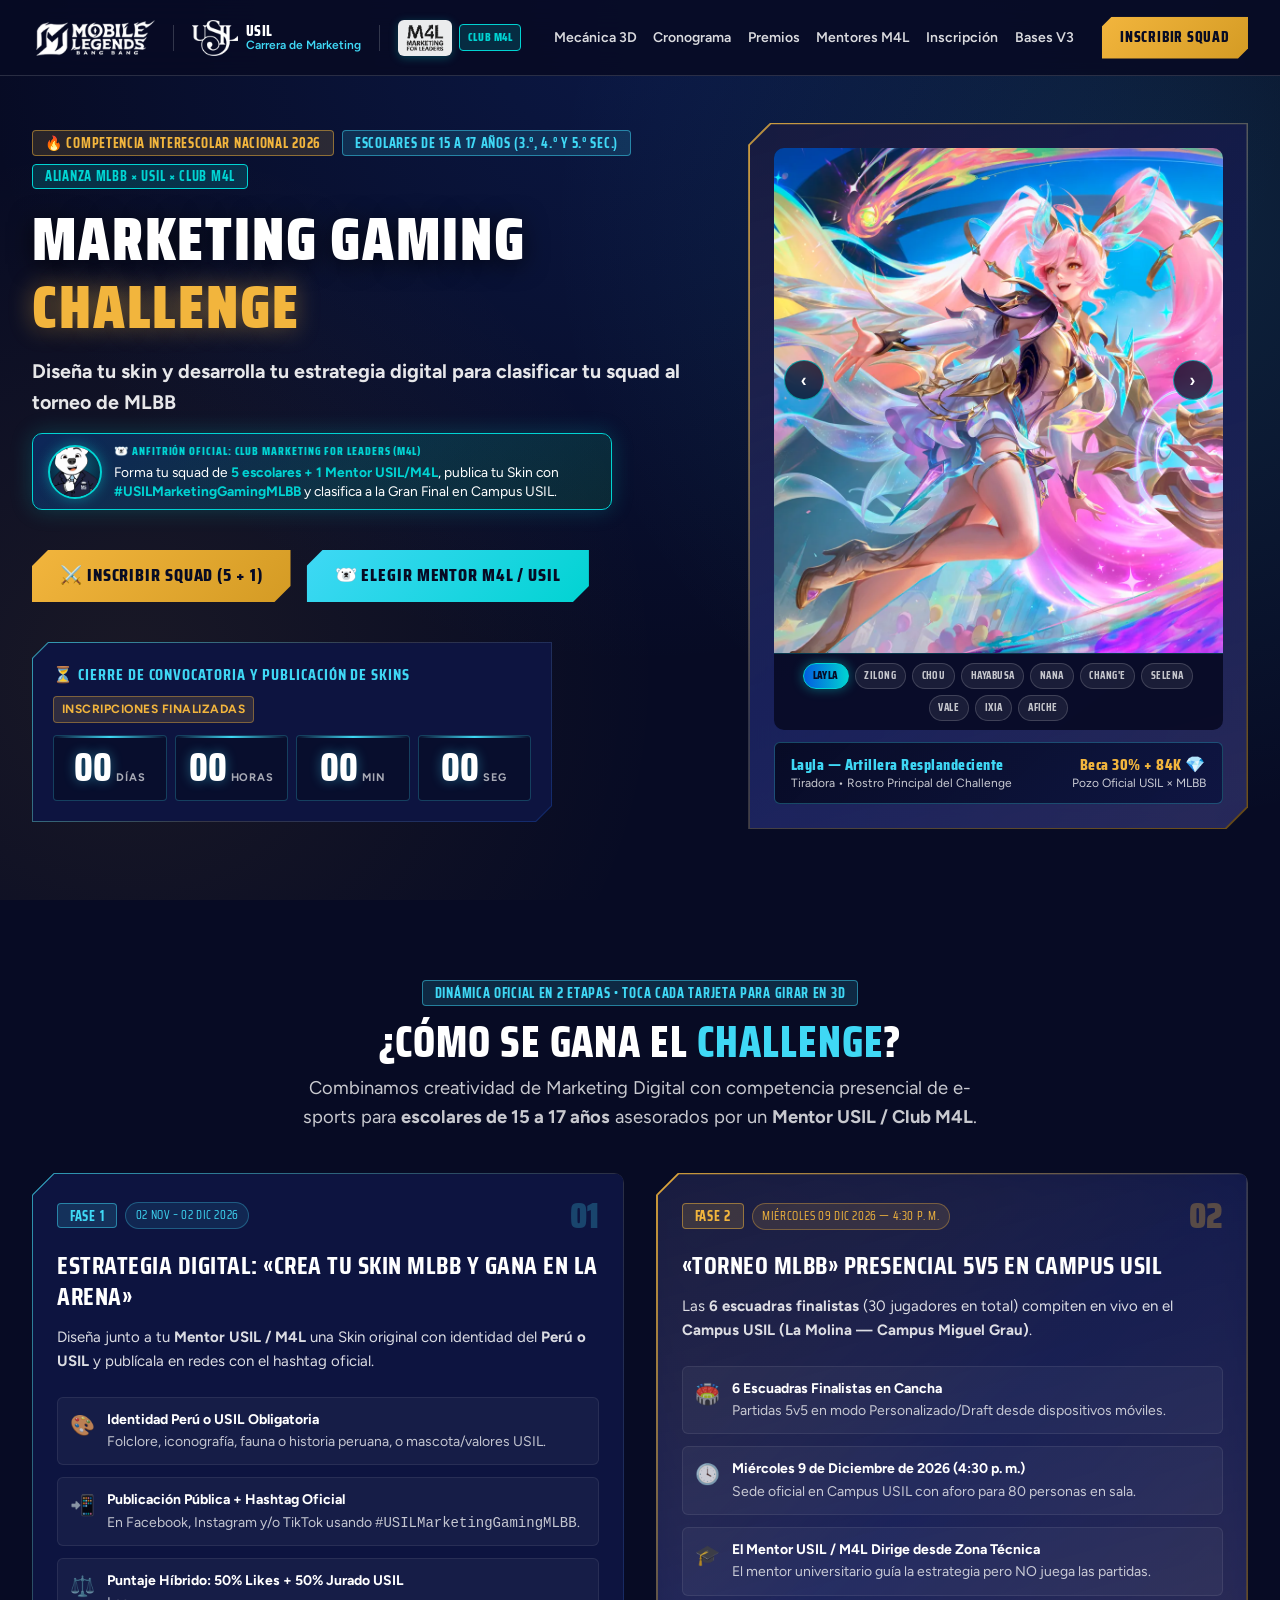
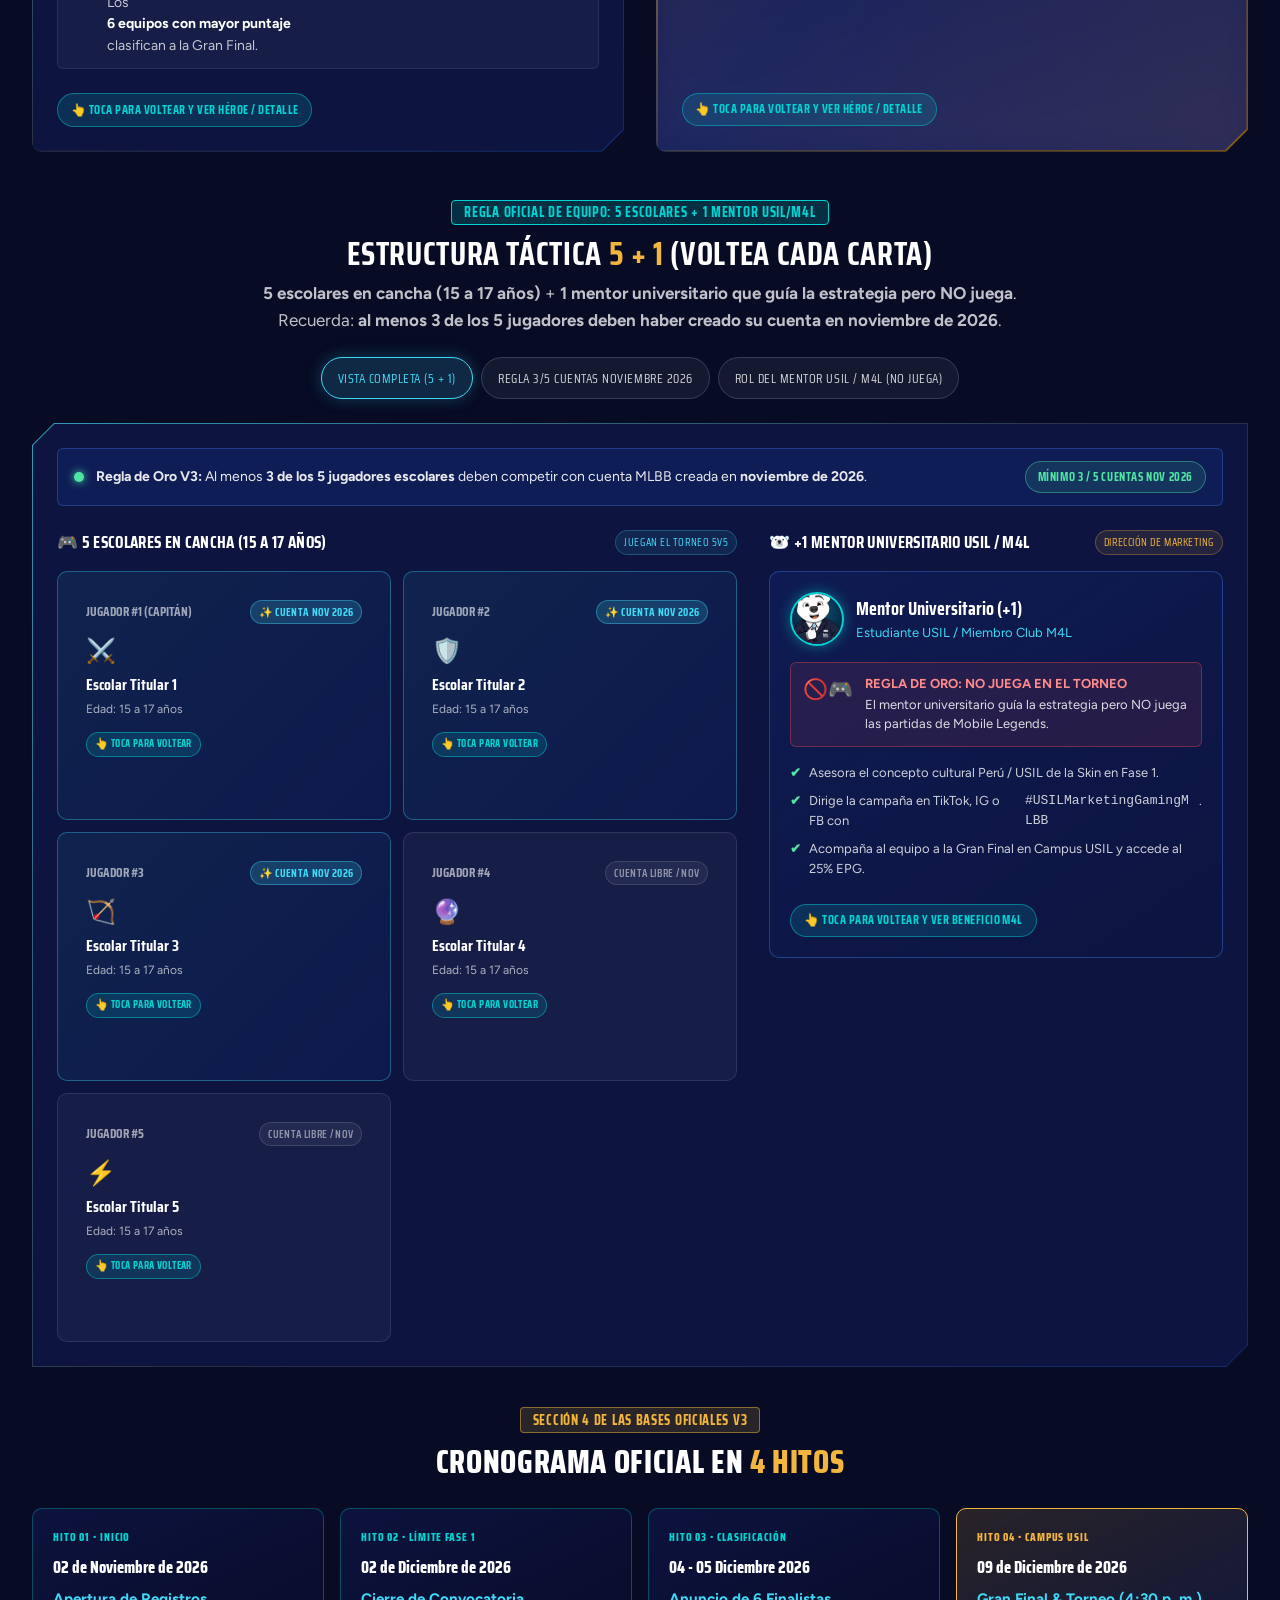
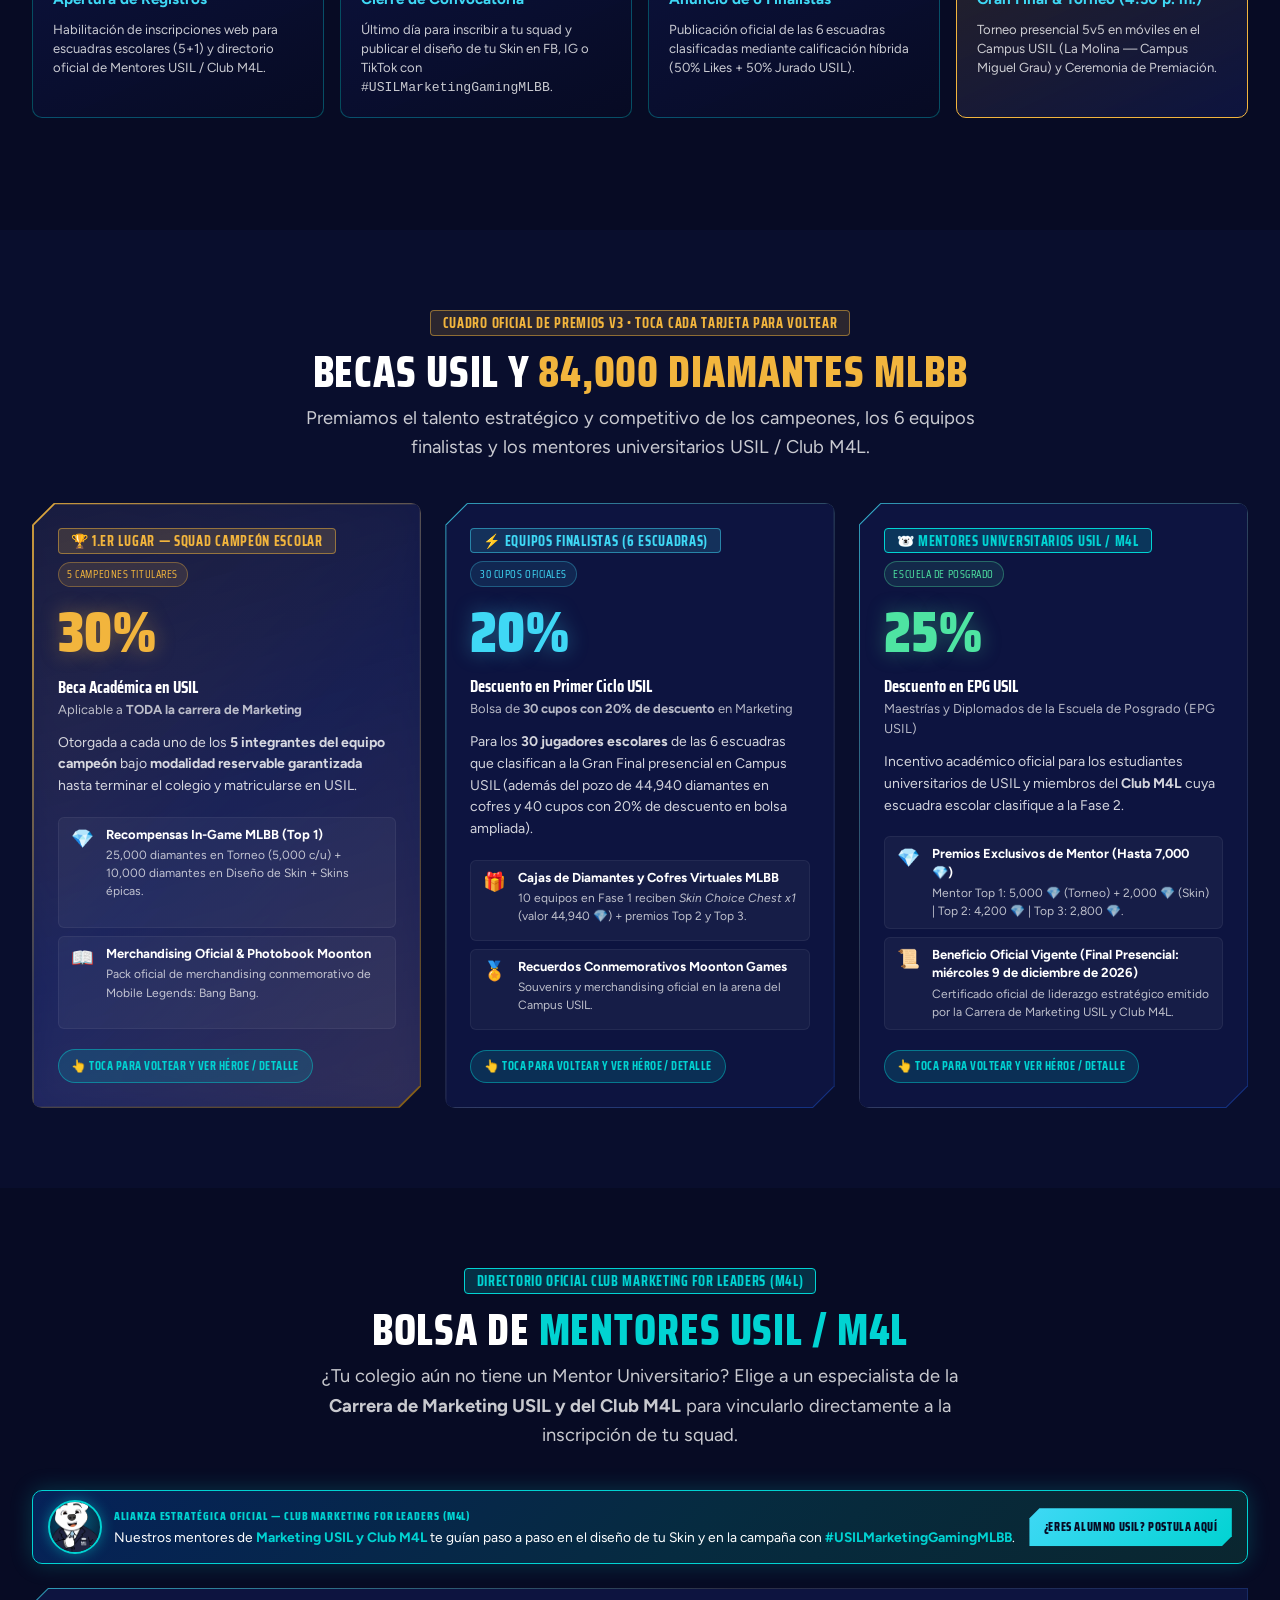
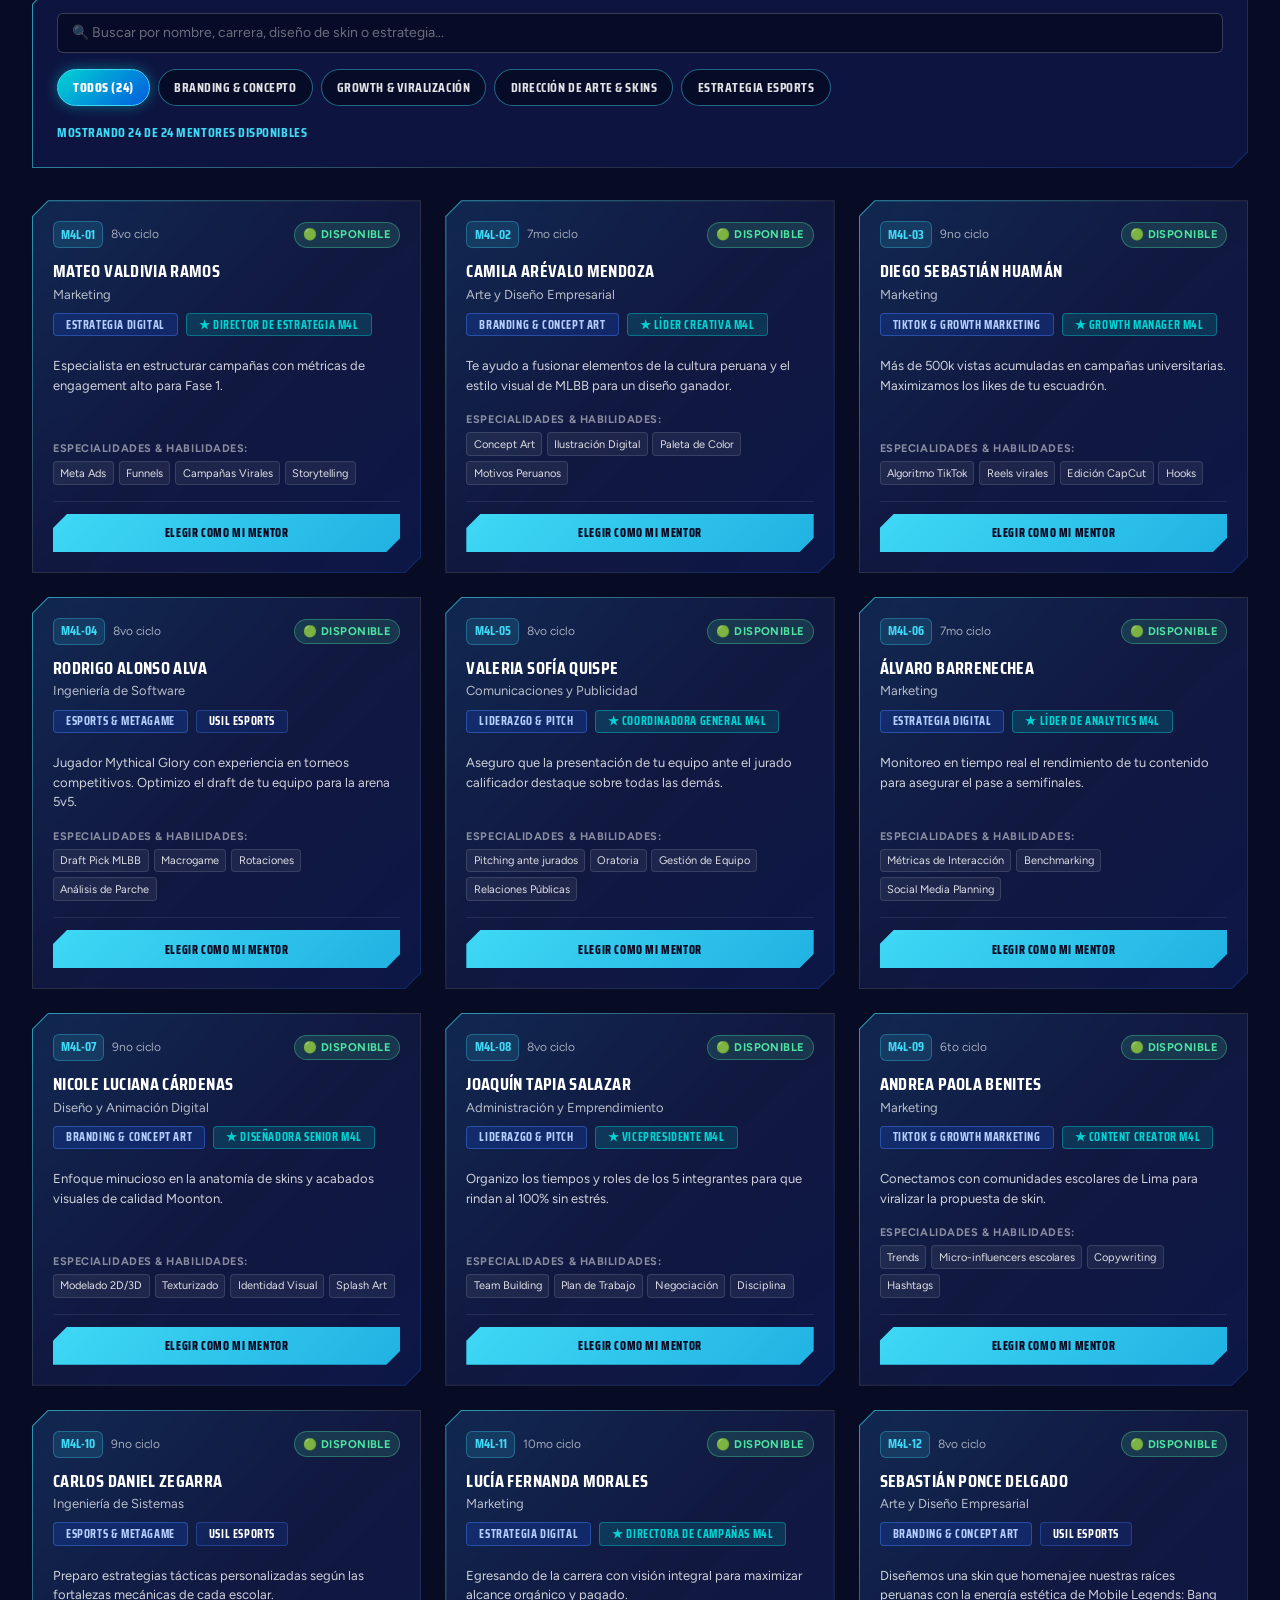
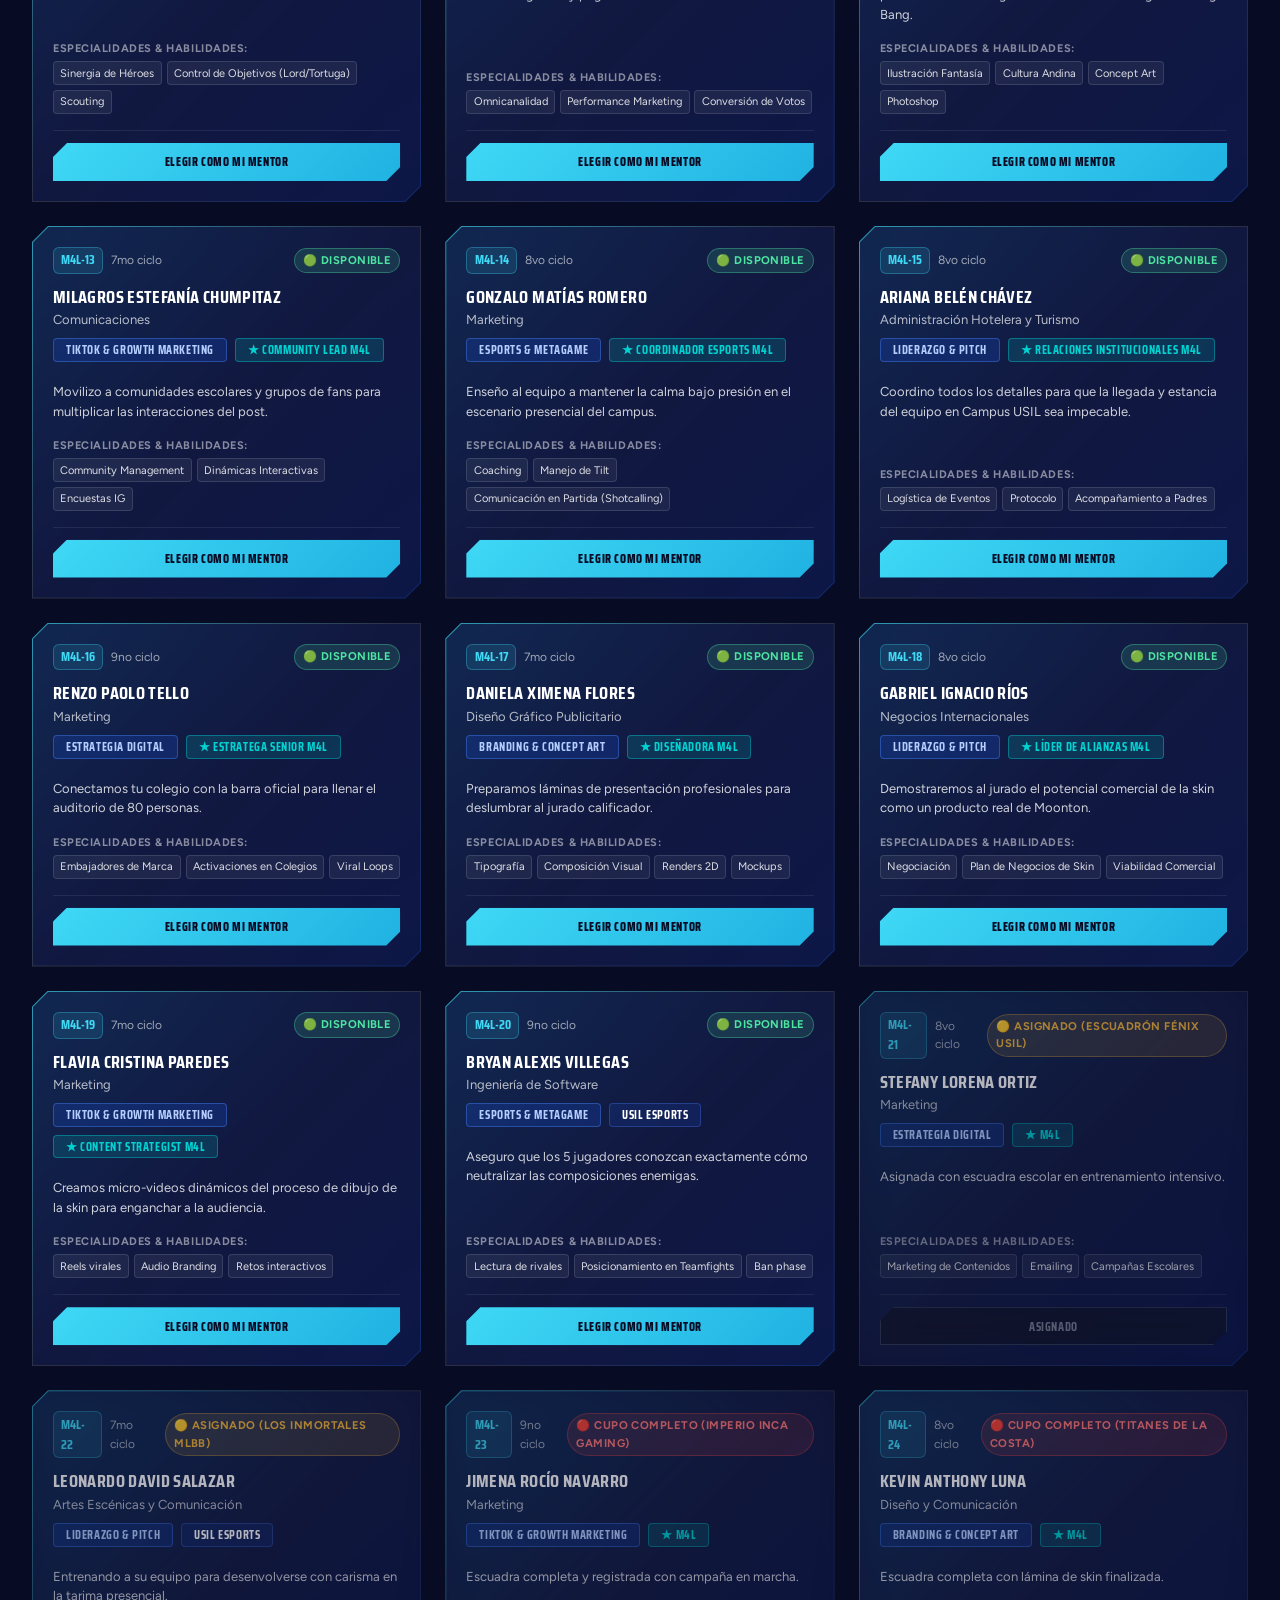
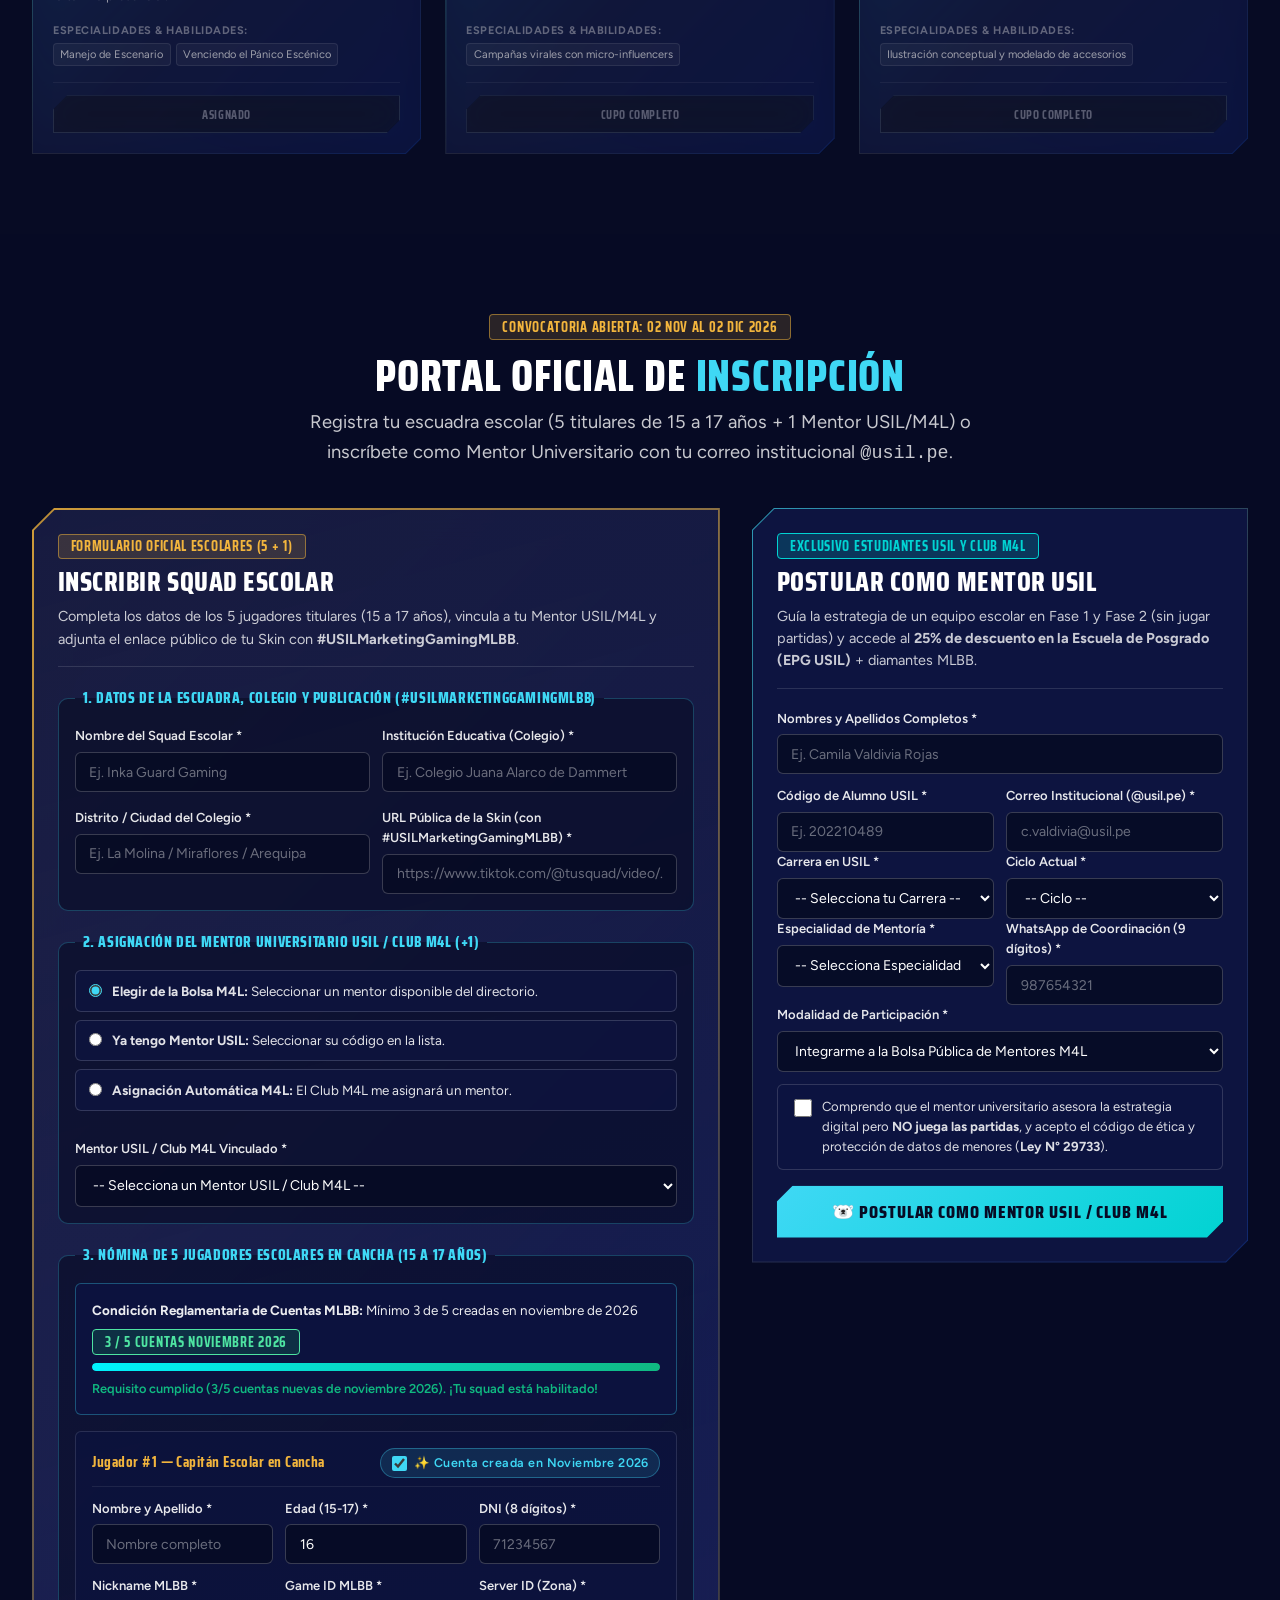
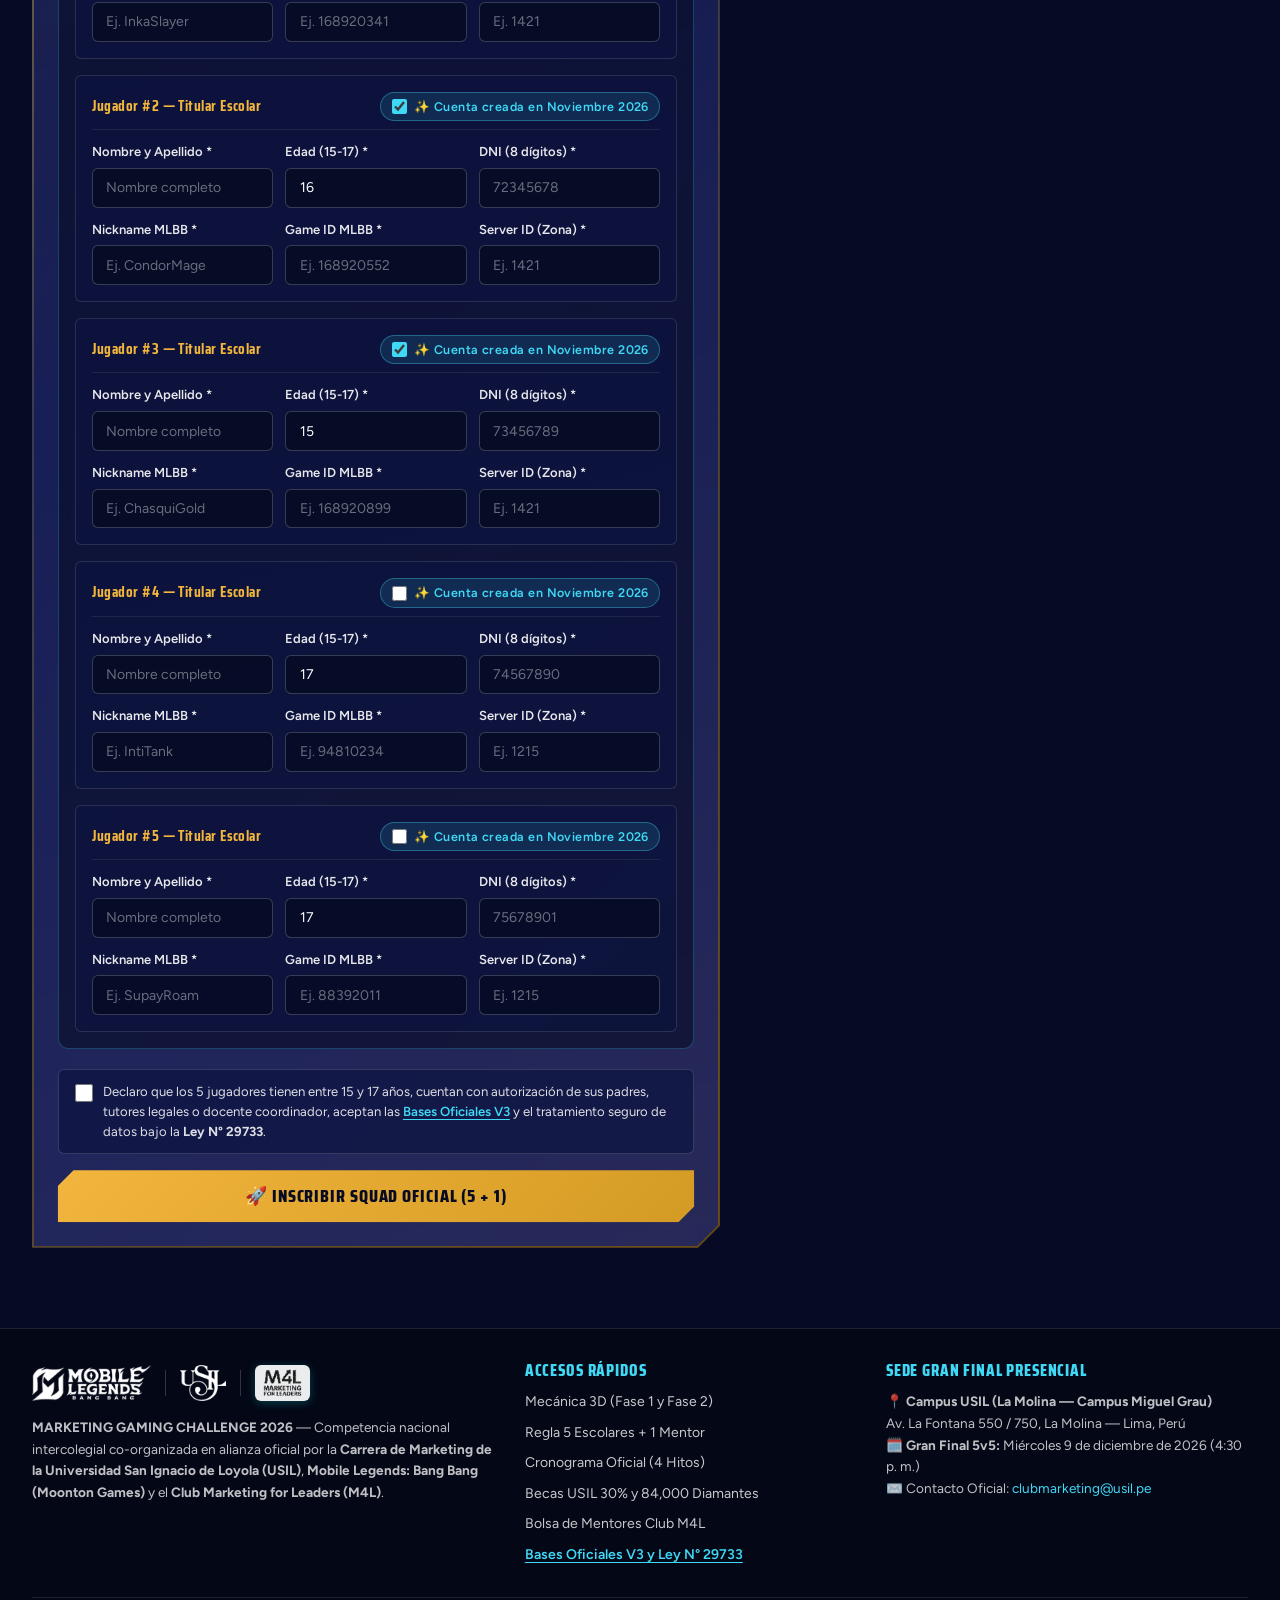
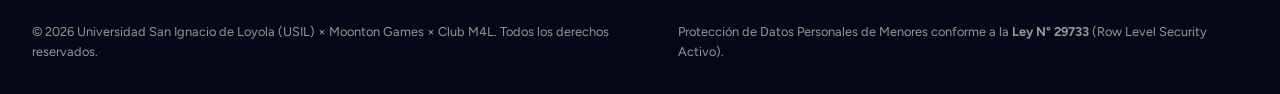
==== commit 9711da1a: "fix(ui-v6): synchronize v6 CSS classes, 3D flip card grid layout, mobile drawer & M4L seal copy" ====
--- a/index.html
+++ b/index.html
@@ -971,7 +971,7 @@
           <div style="display: flex; align-items: center; gap: var(--sp-3);">
             <img src="[data-uri]" data-asset-src="assets/m4l/polar_mascot.webp" alt="Mascota Oso Polar Club M4L" class="m4l-polar-avatar" width="58" height="58">
             <div class="m4l-seal-copy">
-              <span class="m4l-seal-kicker">Alianza Estratégica Club M4L (#01D3D2 • #025CE0 • #137C53)</span>
+              <span class="m4l-seal-kicker">ALIANZA ESTRATÉGICA OFICIAL — CLUB MARKETING FOR LEADERS (M4L)</span>
               <span class="m4l-seal-title">
                 Nuestros mentores de <strong>Marketing USIL y Club M4L</strong> te guían paso a paso en el diseño de tu Skin y en la campaña con <strong>#USILMarketingGamingMLBB</strong>.
               </span>
@@ -995,7 +995,7 @@
 
             <div class="mentor-specialty-pills" role="group" aria-label="Filtrar mentores por especialidad">
               <button type="button" class="mentor-filter-btn is-active" data-specialty="all">
-                Todos (8)
+                Todos (24)
               </button>
               <button type="button" class="mentor-filter-btn" data-specialty="Branding & Concepto">
                 Branding & Concepto
@@ -1012,7 +1012,7 @@
             </div>
 
             <div class="mentor-count-status" id="mentoresCountLabel">
-              Mostrando 8 mentores disponibles
+              Mostrando 24 de 24 mentores disponibles
             </div>
           </div>
         </div>
--- a/css/layout.css
+++ b/css/layout.css
@@ -18,6 +18,7 @@
   font-size: 16px;
   scroll-behavior: smooth;
   -webkit-text-size-adjust: 100%;
+  overflow-x: hidden;
 }
 
 body {
@@ -35,6 +36,46 @@
   background-attachment: fixed;
 }
 
+a {
+  color: inherit;
+  text-decoration: none;
+}
+
+code {
+  overflow-wrap: anywhere;
+  word-break: break-word;
+}
+
+.skip-link {
+  position: absolute;
+  top: -100px;
+  left: var(--sp-4);
+  z-index: 3000;
+  background: var(--cyan);
+  color: var(--night);
+  padding: 0.5rem 1rem;
+  font-family: var(--font-display);
+  font-weight: 800;
+  border-radius: var(--radius-xs);
+  transition: top 0.2s ease;
+}
+
+.skip-link:focus {
+  top: var(--sp-2);
+}
+
+.sr-only {
+  position: absolute;
+  width: 1px;
+  height: 1px;
+  padding: 0;
+  margin: -1px;
+  overflow: hidden;
+  clip: rect(0, 0, 0, 0);
+  white-space: nowrap;
+  border: 0;
+}
+
 /* --------------------------------------------------------------------------
    2. Typography Fluid Clamps & Hierarchy
    -------------------------------------------------------------------------- */
@@ -54,17 +95,36 @@
   text-shadow: 0 4px 24px rgba(0, 0, 0, 0.7);
 }
 
+.title-highlight-gold {
+  color: var(--gold);
+  text-shadow: 0 0 24px rgba(242, 181, 61, 0.45);
+}
+
 .section-title {
   font-size: clamp(1.85rem, 1.3rem + 1.8vw, 3rem);
   font-weight: 800;
   margin-bottom: var(--sp-2);
 }
 
-.section-subtitle {
-  font-size: clamp(1rem, 0.92rem + 0.4vw, 1.25rem);
-  color: rgba(255, 255, 255, 0.75);
+.section-subtitle,
+.section-desc {
+  font-size: clamp(1rem, 0.92rem + 0.4vw, 1.15rem);
+  color: rgba(255, 255, 255, 0.78);
   font-weight: 400;
   max-width: 680px;
+  text-align: center;
+  margin-left: auto;
+  margin-right: auto;
+  line-height: 1.6;
+}
+
+.section-eyebrow {
+  display: flex;
+  flex-wrap: wrap;
+  align-items: center;
+  justify-content: center;
+  gap: var(--sp-2);
+  margin-bottom: var(--sp-3);
 }
 
 .highlight-cyan {
@@ -115,19 +175,22 @@
 }
 
 /* Section Spacing */
-section {
+section,
+.section-pad {
   padding: var(--sp-12) 0;
   position: relative;
 }
 
 @media (min-width: 768px) {
-  section {
+  section,
+  .section-pad {
     padding: var(--sp-16) 0;
   }
 }
 
 @media (min-width: 1024px) {
-  section {
+  section,
+  .section-pad {
     padding: var(--sp-20) 0;
   }
 }
@@ -202,14 +265,14 @@
 /* Hero Two-Column Grid */
 .hero-grid {
   display: grid;
-  grid-template-columns: 1fr;
+  grid-template-columns: minmax(0, 1fr);
   gap: var(--sp-8);
   align-items: center;
 }
 
 @media (min-width: 1024px) {
   .hero-grid {
-    grid-template-columns: 1.15fr 0.85fr;
+    grid-template-columns: minmax(0, 1.15fr) minmax(0, 0.85fr);
     gap: var(--sp-10);
   }
 }
@@ -219,27 +282,31 @@
   display: flex;
   flex-direction: column;
   gap: var(--sp-4);
-}
-
-.hero-badge-wrap {
+  min-width: 0;
+}
+
+.hero-badge-wrap,
+.hero-eyebrow-group {
   display: flex;
   flex-wrap: wrap;
   gap: var(--sp-2);
   align-items: center;
 }
 
-.hero-tagline {
+.hero-tagline,
+.hero-subtitle {
   font-size: clamp(1rem, 0.95rem + 0.35vw, 1.25rem);
-  color: rgba(255, 255, 255, 0.88);
-  line-height: 1.6;
-}
-
-.hero-ctas {
+  color: rgba(255, 255, 255, 0.9);
+  line-height: 1.55;
+}
+
+.hero-ctas,
+.hero-cta-group {
   display: flex;
   flex-wrap: wrap;
   gap: var(--sp-4);
   align-items: center;
-  margin-top: var(--sp-4);
+  margin-top: var(--sp-2);
 }
 
 .hero-highlights-strip {
@@ -277,17 +344,64 @@
   flex-direction: column;
   align-items: center;
   justify-content: center;
-}
-
-.hero-visual-frame {
+  min-width: 0;
+}
+
+.hero-visual-frame,
+.hero-art-frame {
   position: relative;
   width: 100%;
-  max-width: 580px;
+  max-width: 560px;
   display: flex;
   flex-direction: column;
   align-items: center;
   justify-content: center;
   gap: var(--sp-4);
+  margin: 0 auto;
+}
+
+.hero-art-frame > .cut-inner {
+  padding: var(--sp-3);
+  display: flex;
+  flex-direction: column;
+  gap: var(--sp-3);
+}
+
+.hero-visual-overlay {
+  display: flex;
+  align-items: center;
+  justify-content: space-between;
+  gap: var(--sp-3);
+  padding: 0.75rem 1rem;
+  background: linear-gradient(135deg, rgba(7, 11, 36, 0.94) 0%, rgba(13, 20, 64, 0.9) 100%);
+  border: 1px solid rgba(63, 216, 245, 0.3);
+  border-radius: var(--radius-sm);
+  flex-wrap: wrap;
+}
+
+.hero-stat-pill {
+  display: flex;
+  flex-direction: column;
+  gap: 2px;
+}
+
+.hero-stat-pill strong {
+  font-family: var(--font-display);
+  font-size: 1rem;
+  font-weight: 800;
+  color: var(--gold);
+  letter-spacing: 0.03em;
+  line-height: 1.2;
+}
+
+.hero-stat-pill:first-child strong {
+  color: var(--cyan);
+}
+
+.hero-stat-pill span {
+  font-size: 0.75rem;
+  color: rgba(255, 255, 255, 0.78);
+  line-height: 1.25;
 }
 
 /* 3D Gold Anniversary Logo Floating Above */
--- a/css/components.css
+++ b/css/components.css
@@ -9,8 +9,17 @@
 
 /* Standard Diagonal Cut (Top-Left & Bottom-Right Chamfer) */
 .cut,
-.cut-diagonal {
+.cut-diagonal,
+.cut-corner-md {
   clip-path: polygon(16px 0%, 100% 0%, 100% calc(100% - 16px), calc(100% - 16px) 100%, 0% 100%, 0% 16px);
+}
+
+.cut-corner-sm {
+  clip-path: polygon(10px 0%, 100% 0%, 100% calc(100% - 10px), calc(100% - 10px) 100%, 0% 100%, 0% 10px);
+}
+
+.cut-corner-lg {
+  clip-path: polygon(22px 0%, 100% 0%, 100% calc(100% - 22px), calc(100% - 22px) 100%, 0% 100%, 0% 22px);
 }
 
 /* Tab Header Cut (Top-Right Chamfer, Flyer Style) */
@@ -30,6 +39,10 @@
   background: linear-gradient(135deg, rgba(63, 216, 245, 0.7) 0%, rgba(255, 255, 255, 0.15) 50%, rgba(25, 71, 186, 0.5) 100%);
   clip-path: polygon(16px 0%, 100% 0%, 100% calc(100% - 16px), calc(100% - 16px) 100%, 0% 100%, 0% 16px);
   transition: transform 0.25s ease, filter 0.25s ease, background 0.25s ease;
+}
+
+.cut-border-wrap.cut-corner-lg {
+  clip-path: polygon(22px 0%, 100% 0%, 100% calc(100% - 22px), calc(100% - 22px) 100%, 0% 100%, 0% 22px);
 }
 
 .cut-border-wrap:hover {
@@ -48,6 +61,10 @@
   border-radius: 0;
 }
 
+.cut-border-wrap.cut-corner-lg > .cut-inner {
+  clip-path: polygon(21.5px 0%, 100% 0%, 100% calc(100% - 21.5px), calc(100% - 21.5px) 100%, 0% 100%, 0% 21.5px);
+}
+
 /* Gold Variant of Border Wrap (for Champions) */
 .cut-border-wrap-gold {
   position: relative;
@@ -55,6 +72,10 @@
   background: linear-gradient(135deg, rgba(242, 181, 61, 0.85) 0%, rgba(255, 255, 255, 0.2) 50%, rgba(185, 127, 11, 0.6) 100%);
   clip-path: polygon(16px 0%, 100% 0%, 100% calc(100% - 16px), calc(100% - 16px) 100%, 0% 100%, 0% 16px);
   transition: transform 0.25s ease, filter 0.25s ease;
+}
+
+.cut-border-wrap-gold.cut-corner-lg {
+  clip-path: polygon(22px 0%, 100% 0%, 100% calc(100% - 22px), calc(100% - 22px) 100%, 0% 100%, 0% 22px);
 }
 
 .cut-border-wrap-gold:hover {
@@ -70,6 +91,10 @@
   width: 100%;
   height: 100%;
   padding: var(--sp-6);
+}
+
+.cut-border-wrap-gold.cut-corner-lg > .cut-inner {
+  clip-path: polygon(21.5px 0%, 100% 0%, 100% calc(100% - 21.5px), calc(100% - 21.5px) 100%, 0% 100%, 0% 21.5px);
 }
 
 /* --------------------------------------------------------------------------
@@ -190,6 +215,40 @@
   transform: translateY(-2px);
 }
 
+/* Cyan / M4L Coral Gradient Button */
+.btn-cyan {
+  background: linear-gradient(135deg, var(--cyan) 0%, var(--m4l-coral) 100%);
+  color: #070B24;
+  font-weight: 800;
+  box-shadow: var(--shadow-glow-cyan);
+}
+
+.btn-cyan:hover {
+  background: linear-gradient(135deg, #6FF0FF 0%, var(--cyan) 100%);
+  color: #040817;
+  box-shadow: 0 6px 24px rgba(63, 216, 245, 0.6);
+  transform: translateY(-2px);
+}
+
+/* Inline Link Button */
+.inline-link-btn {
+  background: transparent;
+  border: none;
+  color: var(--cyan);
+  text-decoration: underline;
+  text-underline-offset: 3px;
+  cursor: pointer;
+  font: inherit;
+  font-weight: 600;
+  padding: 0;
+  display: inline;
+  transition: color 0.2s ease;
+}
+
+.inline-link-btn:hover {
+  color: #FFFFFF;
+}
+
 /* Subtle Text / Link Button */
 .btn-link {
   background: transparent;
@@ -251,6 +310,18 @@
   background: rgba(63, 216, 245, 0.15);
   border: 1px solid rgba(63, 216, 245, 0.5);
   color: var(--cyan);
+}
+
+.badge-m4l {
+  background: rgba(1, 211, 210, 0.18);
+  border: 1px solid #01D3D2;
+  color: #01D3D2;
+}
+
+.badge-teal {
+  background: rgba(19, 124, 83, 0.28);
+  border: 1px solid #4EE4A2;
+  color: #4EE4A2;
 }
 
 .badge-emerald {
@@ -303,43 +374,95 @@
   box-shadow: 0 8px 24px rgba(0, 0, 0, 0.55);
 }
 
-.header-container {
+.header-container,
+.header-inner {
   display: flex;
   align-items: center;
   justify-content: space-between;
   height: 100%;
-  gap: var(--sp-4);
-}
-
-/* Brand Trio: Brand Isolation with Safe-Zone & Translucent Dividers */
-.brand-trio {
-  display: flex;
-  align-items: center;
   gap: var(--sp-3);
-  padding: 0.35rem 0;
+}
+
+/* Brand Trio / Lockup: Brand Isolation with Safe-Zone & Translucent Dividers */
+.brand-trio,
+.brand-lockup {
+  display: flex;
+  align-items: center;
+  gap: 0.75rem;
+  padding: 0.25rem 0;
+  flex-shrink: 0;
 }
 
 .brand-item {
   display: inline-flex;
   align-items: center;
   justify-content: center;
-  padding: 0 var(--sp-2);
-  min-height: 48px; /* Touch target safety */
+  gap: 0.45rem;
+  padding: 0 var(--sp-1);
+  min-height: 44px;
   text-decoration: none;
   transition: opacity 0.2s ease, transform 0.2s ease;
 }
 
 .brand-item:hover {
-  opacity: 0.9;
+  opacity: 0.92;
   transform: translateY(-1px);
 }
 
-.brand-img {
+.brand-img,
+.brand-item img,
+.brand-lockup img {
   display: block;
   height: auto;
-  max-height: 38px;
+  max-height: 36px;
   width: auto;
   object-fit: contain;
+}
+
+.brand-usil-text {
+  display: flex;
+  flex-direction: column;
+  line-height: 1.1;
+  text-align: left;
+}
+
+.brand-usil-title {
+  color: #FFFFFF;
+  font-family: var(--font-display);
+  font-weight: 800;
+  font-size: 0.95rem;
+  letter-spacing: 0.04em;
+}
+
+.brand-usil-sub {
+  color: var(--cyan);
+  font-size: 0.75rem;
+  font-weight: 600;
+  white-space: nowrap;
+}
+
+.brand-m4l img,
+.footer-brand-col img[data-asset-src*="m4l"] {
+  background: rgba(255, 255, 255, 0.92);
+  padding: 3px 8px;
+  border-radius: 6px;
+  box-shadow: 0 2px 10px rgba(1, 211, 210, 0.28);
+}
+
+.brand-m4l-tag {
+  display: inline-flex;
+  align-items: center;
+  padding: 0.2rem 0.5rem;
+  border-radius: var(--radius-xs);
+  background: rgba(1, 211, 210, 0.16);
+  border: 1px solid var(--m4l-coral);
+  color: var(--m4l-coral);
+  font-family: var(--font-display);
+  font-size: 0.72rem;
+  font-weight: 800;
+  letter-spacing: 0.05em;
+  text-transform: uppercase;
+  white-space: nowrap;
 }
 
 /* Translucent Dividers Between Isolated Brands */
@@ -348,67 +471,104 @@
   width: 1px;
   height: 26px;
   background: rgba(255, 255, 255, 0.18);
-  margin: 0 var(--sp-1);
-}
-
-/* Responsive Brand Trio & Header for Small Mobile Screens (<= 520px, fixes ADV-M2-01) */
+  margin: 0 2px;
+  flex-shrink: 0;
+}
+
+.header-actions {
+  display: flex;
+  align-items: center;
+  gap: var(--sp-3);
+  flex-shrink: 0;
+}
+
+.header-cta-desktop {
+  display: none;
+}
+
+@media (min-width: 1024px) {
+  .header-cta-desktop {
+    display: inline-flex;
+    padding: 0.55rem 1.15rem;
+    min-height: 42px;
+    font-size: 0.95rem;
+  }
+}
+
+/* Responsive Brand Lockup & Header for Tablet/Mobile Screens */
+@media (max-width: 767px) {
+  .brand-lockup {
+    gap: 0.4rem;
+  }
+
+  .brand-usil-text,
+  .brand-m4l-tag {
+    display: none;
+  }
+
+  .brand-item {
+    padding: 0 2px;
+  }
+
+  .brand-item img,
+  .brand-lockup img {
+    max-height: 28px;
+  }
+
+  .brand-divider {
+    height: 20px;
+    margin: 0 2px;
+  }
+}
+
 @media (max-width: 520px) {
-  .header-container {
+  .header-container,
+  .header-inner {
     gap: var(--sp-2);
   }
 
-  .brand-trio {
-    gap: var(--sp-1);
-    padding: 0.25rem 0;
-  }
-
-  .brand-item {
-    padding: 0 var(--sp-1);
-  }
-
-  .brand-img {
+  .brand-trio,
+  .brand-lockup {
+    gap: 0.35rem;
+    padding: 0.2rem 0;
+  }
+
+  .brand-img,
+  .brand-item img,
+  .brand-lockup img {
     max-height: 25px;
   }
 
-  .brand-mlbb .brand-img {
-    max-width: 125px;
+  .brand-mlbb img {
+    max-width: 110px;
   }
 
   .brand-divider {
     height: 18px;
-    margin: 0 2px;
-  }
-
-  .mobile-nav-toggle {
-    flex-shrink: 0;
+    margin: 0 1px;
   }
 }
 
 @media (max-width: 360px) {
-  .header-container {
+  .header-container,
+  .header-inner {
     gap: var(--sp-1);
   }
 
-  .brand-trio {
-    gap: 2px;
+  .brand-trio,
+  .brand-lockup {
+    gap: 3px;
     padding: 0.15rem 0;
   }
 
-  .brand-item {
-    padding: 0 2px;
-  }
-
-  .brand-img {
+  .brand-img,
+  .brand-item img,
+  .brand-lockup img {
     max-height: 22px;
   }
 
-  .brand-mlbb .brand-img {
-    max-width: 105px;
-  }
-
-  .brand-divider {
-    height: 16px;
-    margin: 0 1px;
+  .brand-mlbb img {
+    max-width: 95px;
   }
 }
 
@@ -416,7 +576,7 @@
 .header-nav {
   display: none;
   align-items: center;
-  gap: var(--sp-6);
+  gap: clamp(0.75rem, 1.3vw, 1.5rem);
 }
 
 @media (min-width: 1024px) {
@@ -427,13 +587,14 @@
 
 .nav-link {
   font-family: var(--font-body);
-  font-size: 0.9375rem;
+  font-size: 0.875rem;
   font-weight: 600;
   color: rgba(255, 255, 255, 0.85);
   text-decoration: none;
   padding: var(--sp-2) 0;
   position: relative;
   transition: color 0.2s ease;
+  white-space: nowrap;
 }
 
 .nav-link::after {
@@ -457,57 +618,132 @@
 }
 
 /* Mobile Hamburger Toggle */
-.mobile-nav-toggle {
+.mobile-nav-toggle,
+.mobile-menu-toggle {
   display: inline-flex;
+  flex-direction: column;
   align-items: center;
   justify-content: center;
-  min-height: 48px;
-  min-width: 48px;
-  background: transparent;
-  border: 1px solid rgba(255, 255, 255, 0.2);
+  gap: 5px;
+  width: 44px;
+  height: 44px;
+  min-height: 44px;
+  min-width: 44px;
+  background: rgba(13, 20, 64, 0.85);
+  border: 1px solid rgba(63, 216, 245, 0.35);
   border-radius: var(--radius-sm);
   color: #FFFFFF;
   cursor: pointer;
-  padding: var(--sp-2);
+  padding: 0;
+  flex-shrink: 0;
+  transition: border-color 0.2s ease, box-shadow 0.2s ease;
+}
+
+.mobile-menu-toggle:hover,
+.mobile-menu-toggle:focus-visible {
+  border-color: var(--cyan);
+  box-shadow: 0 0 12px rgba(63, 216, 245, 0.35);
+  outline: none;
+}
+
+.hamburger-bar {
+  display: block;
+  width: 20px;
+  height: 2px;
+  background-color: #FFFFFF;
+  border-radius: 2px;
+  transition: transform 0.25s ease, opacity 0.25s ease;
+}
+
+.mobile-menu-toggle[aria-expanded="true"] .hamburger-bar:nth-child(1) {
+  transform: translateY(7px) rotate(45deg);
+}
+
+.mobile-menu-toggle[aria-expanded="true"] .hamburger-bar:nth-child(2) {
+  opacity: 0;
+}
+
+.mobile-menu-toggle[aria-expanded="true"] .hamburger-bar:nth-child(3) {
+  transform: translateY(-7px) rotate(-45deg);
 }
 
 @media (min-width: 1024px) {
-  .mobile-nav-toggle {
-    display: none;
+  .mobile-nav-toggle,
+  .mobile-menu-toggle {
+    display: none !important;
   }
 }
 
 /* Mobile Slide-down Drawer */
-.mobile-drawer {
+.mobile-drawer,
+.mobile-nav-drawer {
   position: fixed;
   top: var(--header-height);
   left: 0;
   width: 100%;
+  max-height: calc(100vh - var(--header-height));
+  overflow-y: auto;
   background: rgba(7, 11, 36, 0.98);
   backdrop-filter: var(--glass-blur-heavy);
   -webkit-backdrop-filter: var(--glass-blur-heavy);
-  border-bottom: 1px solid var(--glass-border);
-  padding: var(--sp-6) var(--sp-4);
+  border-bottom: 1px solid rgba(63, 216, 245, 0.3);
+  box-shadow: 0 16px 40px rgba(0, 0, 0, 0.8);
+  padding: var(--sp-5) var(--sp-4);
   display: flex;
   flex-direction: column;
   gap: var(--sp-4);
-  transform: translateY(-110%);
+  transform: translateY(-120%);
   opacity: 0;
   pointer-events: none;
-  transition: transform 0.3s cubic-bezier(0.16, 1, 0.3, 1), opacity 0.3s ease;
+  visibility: hidden;
+  transition: transform 0.3s cubic-bezier(0.16, 1, 0.3, 1), opacity 0.25s ease;
   z-index: 999;
 }
 
-.mobile-drawer.is-open {
+.mobile-drawer.is-open,
+.mobile-nav-drawer.is-open {
   transform: translateY(0);
   opacity: 1;
   pointer-events: auto;
-}
-
-.mobile-drawer .nav-link {
-  font-size: 1.125rem;
-  padding: var(--sp-3) 0;
+  visibility: visible;
+}
+
+@media (min-width: 1024px) {
+  .mobile-drawer,
+  .mobile-nav-drawer {
+    display: none !important;
+  }
+}
+
+.mobile-nav-links {
+  display: flex;
+  flex-direction: column;
+  gap: 0.25rem;
+}
+
+.mobile-drawer .nav-link,
+.mobile-nav-link {
+  display: block;
+  font-family: var(--font-body);
+  font-size: 1rem;
+  font-weight: 600;
+  color: rgba(255, 255, 255, 0.9);
+  text-decoration: none;
+  padding: 0.65rem 0.5rem;
   border-bottom: 1px solid rgba(255, 255, 255, 0.08);
+  transition: color 0.2s ease, padding-left 0.2s ease;
+}
+
+.mobile-nav-link:hover {
+  color: var(--cyan);
+  padding-left: 0.85rem;
+}
+
+.mobile-nav-cta {
+  display: flex;
+  flex-direction: column;
+  gap: var(--sp-3);
+  padding-top: var(--sp-2);
 }
 
 /* --------------------------------------------------------------------------
@@ -678,7 +914,8 @@
   transition: opacity 0.25s ease;
 }
 
-.modal-backdrop.is-active {
+.modal-backdrop.is-active,
+.modal-backdrop.is-open {
   opacity: 1;
   pointer-events: auto;
 }
@@ -1432,14 +1669,17 @@
   margin-top: 1px;
 }
 
-.perk-info strong {
+.perk-info strong,
+.perk-copy strong {
   display: block;
   color: #FFFFFF;
   font-size: 0.8125rem;
-}
-
-.perk-info span {
-  color: rgba(255, 255, 255, 0.7);
+  margin-bottom: 2px;
+}
+
+.perk-info span,
+.perk-copy span {
+  color: rgba(255, 255, 255, 0.72);
   font-size: 0.75rem;
 }
 
@@ -2653,6 +2893,8 @@
 }
 
 .flip-card-inner {
+  display: grid;
+  grid-template-columns: 1fr;
   position: relative;
   width: 100%;
   height: 100%;
@@ -2667,6 +2909,7 @@
 }
 
 .flip-card-face {
+  grid-area: 1 / 1;
   position: relative;
   width: 100%;
   height: 100%;
@@ -2678,24 +2921,37 @@
 }
 
 .flip-card-front {
+  grid-area: 1 / 1;
+  position: relative;
   z-index: 2;
+  backface-visibility: hidden;
+  -webkit-backface-visibility: hidden;
   transform: rotateY(0deg);
 }
 
 .flip-card-back {
-  position: absolute;
-  inset: 0;
+  grid-area: 1 / 1;
+  position: relative;
+  backface-visibility: hidden;
+  -webkit-backface-visibility: hidden;
   transform: rotateY(180deg);
   display: flex;
   flex-direction: column;
   justify-content: flex-start;
-  overflow-y: auto;
   padding: var(--sp-5);
   background-color: #091032;
   background-size: cover;
   background-position: center top;
   border: 1.5px solid #01D3D2;
   box-shadow: 0 12px 32px rgba(1, 211, 210, 0.22);
+}
+
+.flip-card-3d:not(.is-flipped) .flip-card-back {
+  pointer-events: none;
+}
+
+.flip-card-3d.is-flipped .flip-card-front {
+  pointer-events: none;
 }
 
 .flip-card-back::before {
@@ -2760,6 +3016,10 @@
 .flip-card-3d.flip-card-compact .flip-card-inner,
 .flip-card-3d.flip-card-compact .flip-card-face {
   min-height: 215px;
+}
+
+.flip-card-3d.mentor-slot-card {
+  height: auto;
 }
 
 /* --- Official 4-Milestone Timeline (Cronograma Oficial V3) --- */
@@ -2852,3 +3112,448 @@
   pointer-events: none !important;
   overflow: hidden !important;
 }
+
+/* ==========================================================================
+   V6 BOLSA DE MENTORES CONTROLS BAR (#bolsa-mentores)
+   ========================================================================== */
+.mentores-controls-bar {
+  margin-bottom: var(--sp-8);
+}
+
+.mentores-controls-inner {
+  display: flex;
+  flex-direction: column;
+  gap: var(--sp-4);
+  padding: var(--sp-5);
+}
+
+.mentor-search-box {
+  width: 100%;
+}
+
+.mentor-specialty-pills {
+  display: flex;
+  flex-wrap: wrap;
+  gap: var(--sp-2);
+  align-items: center;
+}
+
+.mentor-filter-btn {
+  background: rgba(7, 11, 36, 0.85);
+  border: 1px solid rgba(63, 216, 245, 0.45);
+  color: rgba(255, 255, 255, 0.88);
+  font-family: var(--font-display);
+  font-size: 0.85rem;
+  font-weight: 700;
+  letter-spacing: 0.04em;
+  text-transform: uppercase;
+  padding: 0.45rem 0.95rem;
+  border-radius: var(--radius-full);
+  cursor: pointer;
+  transition: all 0.2s ease;
+}
+
+.mentor-filter-btn:hover {
+  background: rgba(63, 216, 245, 0.16);
+  border-color: var(--cyan);
+  color: #FFFFFF;
+}
+
+.mentor-filter-btn.is-active {
+  background: linear-gradient(135deg, var(--m4l-coral) 0%, var(--m4l-blue) 100%);
+  border-color: var(--cyan);
+  color: #FFFFFF;
+  font-weight: 800;
+  box-shadow: 0 0 14px rgba(1, 211, 210, 0.45);
+}
+
+.mentor-count-status {
+  font-family: var(--font-display);
+  font-size: 0.85rem;
+  font-weight: 700;
+  letter-spacing: 0.04em;
+  text-transform: uppercase;
+  color: var(--cyan);
+}
+
+.mentor-identity {
+  margin-bottom: var(--sp-2);
+}
+
+/* ==========================================================================
+   V6 DUAL REGISTRATION PORTAL (#inscripcion) & GLASSMORPHIC GAMER FORMS
+   ========================================================================== */
+.registration-dual-layout {
+  display: grid;
+  grid-template-columns: minmax(0, 1fr);
+  gap: 2rem;
+  align-items: start;
+}
+
+@media (min-width: 1024px) {
+  .registration-dual-layout {
+    grid-template-columns: minmax(0, 1.22fr) minmax(0, 0.88fr);
+    gap: 2rem;
+    align-items: start;
+  }
+}
+
+.registration-panel {
+  width: 100%;
+  min-width: 0;
+}
+
+.form-card-inner {
+  padding: var(--sp-5);
+  display: flex;
+  flex-direction: column;
+  gap: var(--sp-5);
+  min-width: 0;
+}
+
+@media (min-width: 640px) {
+  .form-card-inner {
+    padding: var(--sp-6);
+  }
+}
+
+.form-panel-header {
+  display: flex;
+  flex-direction: column;
+  align-items: flex-start;
+  gap: var(--sp-2);
+  padding-bottom: var(--sp-4);
+  border-bottom: 1px solid rgba(255, 255, 255, 0.12);
+}
+
+.form-panel-title {
+  font-size: clamp(1.35rem, 1.15rem + 0.7vw, 1.85rem);
+  font-weight: 800;
+  color: #FFFFFF;
+  margin: 0;
+}
+
+.form-panel-sub {
+  font-size: 0.9rem;
+  color: rgba(255, 255, 255, 0.78);
+  line-height: 1.55;
+  margin: 0;
+}
+
+.selected-mentor-banner {
+  display: flex;
+  align-items: center;
+  justify-content: space-between;
+  gap: var(--sp-3);
+  padding: 0.75rem 1rem;
+  background: rgba(1, 211, 210, 0.14);
+  border: 1px solid var(--m4l-coral);
+  border-radius: var(--radius-sm);
+  color: #FFFFFF;
+  font-size: 0.875rem;
+  flex-wrap: wrap;
+}
+
+.form-fieldset {
+  border: 1px solid rgba(63, 216, 245, 0.25);
+  border-radius: var(--radius-md);
+  padding: var(--sp-4);
+  margin: 0 0 var(--sp-5) 0;
+  background: rgba(7, 11, 36, 0.58);
+  display: flex;
+  flex-direction: column;
+  gap: var(--sp-4);
+  min-width: 0;
+}
+
+.fieldset-legend {
+  font-family: var(--font-display);
+  font-size: 0.95rem;
+  font-weight: 800;
+  text-transform: uppercase;
+  letter-spacing: 0.04em;
+  color: var(--cyan);
+  padding: 0 0.5rem;
+}
+
+.form-row-2 {
+  display: grid;
+  grid-template-columns: minmax(0, 1fr);
+  gap: var(--sp-3);
+}
+
+@media (min-width: 640px) {
+  .form-row-2 {
+    grid-template-columns: repeat(2, minmax(0, 1fr));
+  }
+}
+
+.form-row-3 {
+  display: grid;
+  grid-template-columns: minmax(0, 1fr);
+  gap: var(--sp-3);
+}
+
+@media (min-width: 640px) {
+  .form-row-3 {
+    grid-template-columns: repeat(3, minmax(0, 1fr));
+  }
+}
+
+.form-group {
+  display: flex;
+  flex-direction: column;
+  gap: 0.35rem;
+  min-width: 0;
+  margin-bottom: var(--sp-3);
+}
+
+.form-row-2 .form-group,
+.form-row-3 .form-group,
+.form-fieldset > .form-group:last-child {
+  margin-bottom: 0;
+}
+
+.mentor-mode-radios {
+  display: grid;
+  grid-template-columns: minmax(0, 1fr);
+  gap: var(--sp-2);
+}
+
+.radio-card {
+  display: flex;
+  align-items: flex-start;
+  gap: 0.65rem;
+  padding: 0.65rem 0.85rem;
+  background: rgba(13, 20, 64, 0.78);
+  border: 1px solid rgba(255, 255, 255, 0.16);
+  border-radius: var(--radius-sm);
+  cursor: pointer;
+  font-size: 0.84rem;
+  color: rgba(255, 255, 255, 0.88);
+  line-height: 1.4;
+  transition: border-color 0.2s ease, background 0.2s ease, box-shadow 0.2s ease;
+}
+
+.radio-card:hover {
+  border-color: rgba(63, 216, 245, 0.5);
+  background: rgba(22, 32, 106, 0.65);
+}
+
+.radio-card input[type="radio"] {
+  accent-color: var(--cyan);
+  margin-top: 2px;
+  flex-shrink: 0;
+}
+
+.nov-tracker-box {
+  background: rgba(13, 20, 64, 0.88);
+  border: 1px solid rgba(63, 216, 245, 0.32);
+  border-radius: var(--radius-sm);
+  padding: var(--sp-4);
+  display: flex;
+  flex-direction: column;
+  gap: var(--sp-2);
+}
+
+.nov-tracker-top {
+  display: flex;
+  align-items: center;
+  justify-content: space-between;
+  gap: var(--sp-2);
+  flex-wrap: wrap;
+  font-size: 0.84rem;
+  color: rgba(255, 255, 255, 0.92);
+}
+
+.nov-progress-track {
+  width: 100%;
+  height: 8px;
+  background: rgba(255, 255, 255, 0.1);
+  border-radius: var(--radius-full);
+  overflow: hidden;
+}
+
+.nov-progress-fill {
+  height: 100%;
+  background: linear-gradient(90deg, #00F2FE, #10B981);
+  border-radius: var(--radius-full);
+  transition: width 0.3s ease, background 0.3s ease;
+}
+
+.nov-status-text {
+  font-size: 0.8rem;
+  font-weight: 600;
+  color: #10B981;
+  margin: 0;
+}
+
+.player-form-block {
+  background: rgba(13, 20, 64, 0.68);
+  border: 1px solid rgba(255, 255, 255, 0.12);
+  border-radius: var(--radius-sm);
+  padding: var(--sp-4);
+  display: flex;
+  flex-direction: column;
+  gap: var(--sp-3);
+}
+
+.player-block-header {
+  display: flex;
+  align-items: center;
+  justify-content: space-between;
+  gap: var(--sp-2);
+  flex-wrap: wrap;
+  padding-bottom: var(--sp-2);
+  border-bottom: 1px solid rgba(255, 255, 255, 0.08);
+  font-family: var(--font-display);
+  font-size: 0.95rem;
+  color: var(--gold);
+  letter-spacing: 0.03em;
+}
+
+.nov-check-label {
+  display: inline-flex;
+  align-items: center;
+  gap: 0.45rem;
+  font-family: var(--font-body);
+  font-size: 0.78rem;
+  font-weight: 600;
+  color: var(--cyan);
+  background: rgba(63, 216, 245, 0.12);
+  border: 1px solid rgba(63, 216, 245, 0.35);
+  padding: 0.25rem 0.65rem;
+  border-radius: var(--radius-full);
+  cursor: pointer;
+}
+
+.nov-check-label input[type="checkbox"] {
+  accent-color: var(--cyan);
+  width: 15px;
+  height: 15px;
+  cursor: pointer;
+}
+
+.form-consent-box {
+  background: rgba(13, 20, 64, 0.72);
+  border: 1px solid rgba(255, 255, 255, 0.15);
+  border-radius: var(--radius-sm);
+  padding: var(--sp-3) var(--sp-4);
+  margin-top: var(--sp-2);
+}
+
+.consent-label {
+  display: flex;
+  align-items: flex-start;
+  gap: 0.65rem;
+  font-size: 0.82rem;
+  color: rgba(255, 255, 255, 0.86);
+  line-height: 1.5;
+  cursor: pointer;
+}
+
+.consent-label input[type="checkbox"] {
+  accent-color: var(--cyan);
+  width: 18px;
+  height: 18px;
+  margin-top: 2px;
+  flex-shrink: 0;
+  cursor: pointer;
+}
+
+.form-feedback {
+  margin-top: var(--sp-4);
+  padding: var(--sp-4);
+  border-radius: var(--radius-sm);
+  font-size: 0.875rem;
+  line-height: 1.5;
+}
+
+.form-feedback.is-error {
+  background: rgba(239, 68, 68, 0.14);
+  border: 1px solid rgba(239, 68, 68, 0.5);
+  color: #FCA5A5;
+}
+
+.form-feedback.is-error ul {
+  margin: 0.5rem 0 0 1.25rem;
+}
+
+.form-feedback.is-success {
+  background: rgba(16, 185, 129, 0.14);
+  border: 1px solid rgba(16, 185, 129, 0.5);
+  color: #D1FAE5;
+}
+
+/* ==========================================================================
+   V6 FOOTER ARCHITECTURE (.footer-grid, .footer-heading, .footer-list, .footer-bottom)
+   ========================================================================== */
+.footer-grid {
+  display: grid;
+  grid-template-columns: 1fr;
+  gap: var(--sp-8);
+  padding-bottom: var(--sp-8);
+  border-bottom: 1px solid rgba(255, 255, 255, 0.1);
+}
+
+@media (min-width: 768px) {
+  .footer-grid {
+    grid-template-columns: 1.4fr 1fr 1.1fr;
+    align-items: start;
+  }
+}
+
+.footer-heading {
+  font-family: var(--font-display);
+  font-size: 1.05rem;
+  font-weight: 800;
+  color: var(--cyan);
+  letter-spacing: 0.05em;
+  text-transform: uppercase;
+  margin-bottom: var(--sp-3);
+}
+
+.footer-list {
+  list-style: none;
+  padding: 0;
+  margin: 0;
+  display: flex;
+  flex-direction: column;
+  gap: 0.55rem;
+}
+
+.footer-list a {
+  color: rgba(255, 255, 255, 0.78);
+  text-decoration: none;
+  font-size: 0.875rem;
+  transition: color 0.2s ease;
+}
+
+.footer-list a:hover {
+  color: var(--cyan);
+}
+
+.footer-copy {
+  font-size: 0.85rem;
+  color: rgba(255, 255, 255, 0.75);
+  line-height: 1.6;
+}
+
+.footer-bottom {
+  display: flex;
+  flex-direction: column;
+  gap: var(--sp-2);
+  align-items: center;
+  justify-content: space-between;
+  padding-top: var(--sp-6);
+  font-size: 0.8rem;
+  color: rgba(255, 255, 255, 0.58);
+  text-align: center;
+}
+
+@media (min-width: 768px) {
+  .footer-bottom {
+    flex-direction: row;
+    text-align: left;
+  }
+}
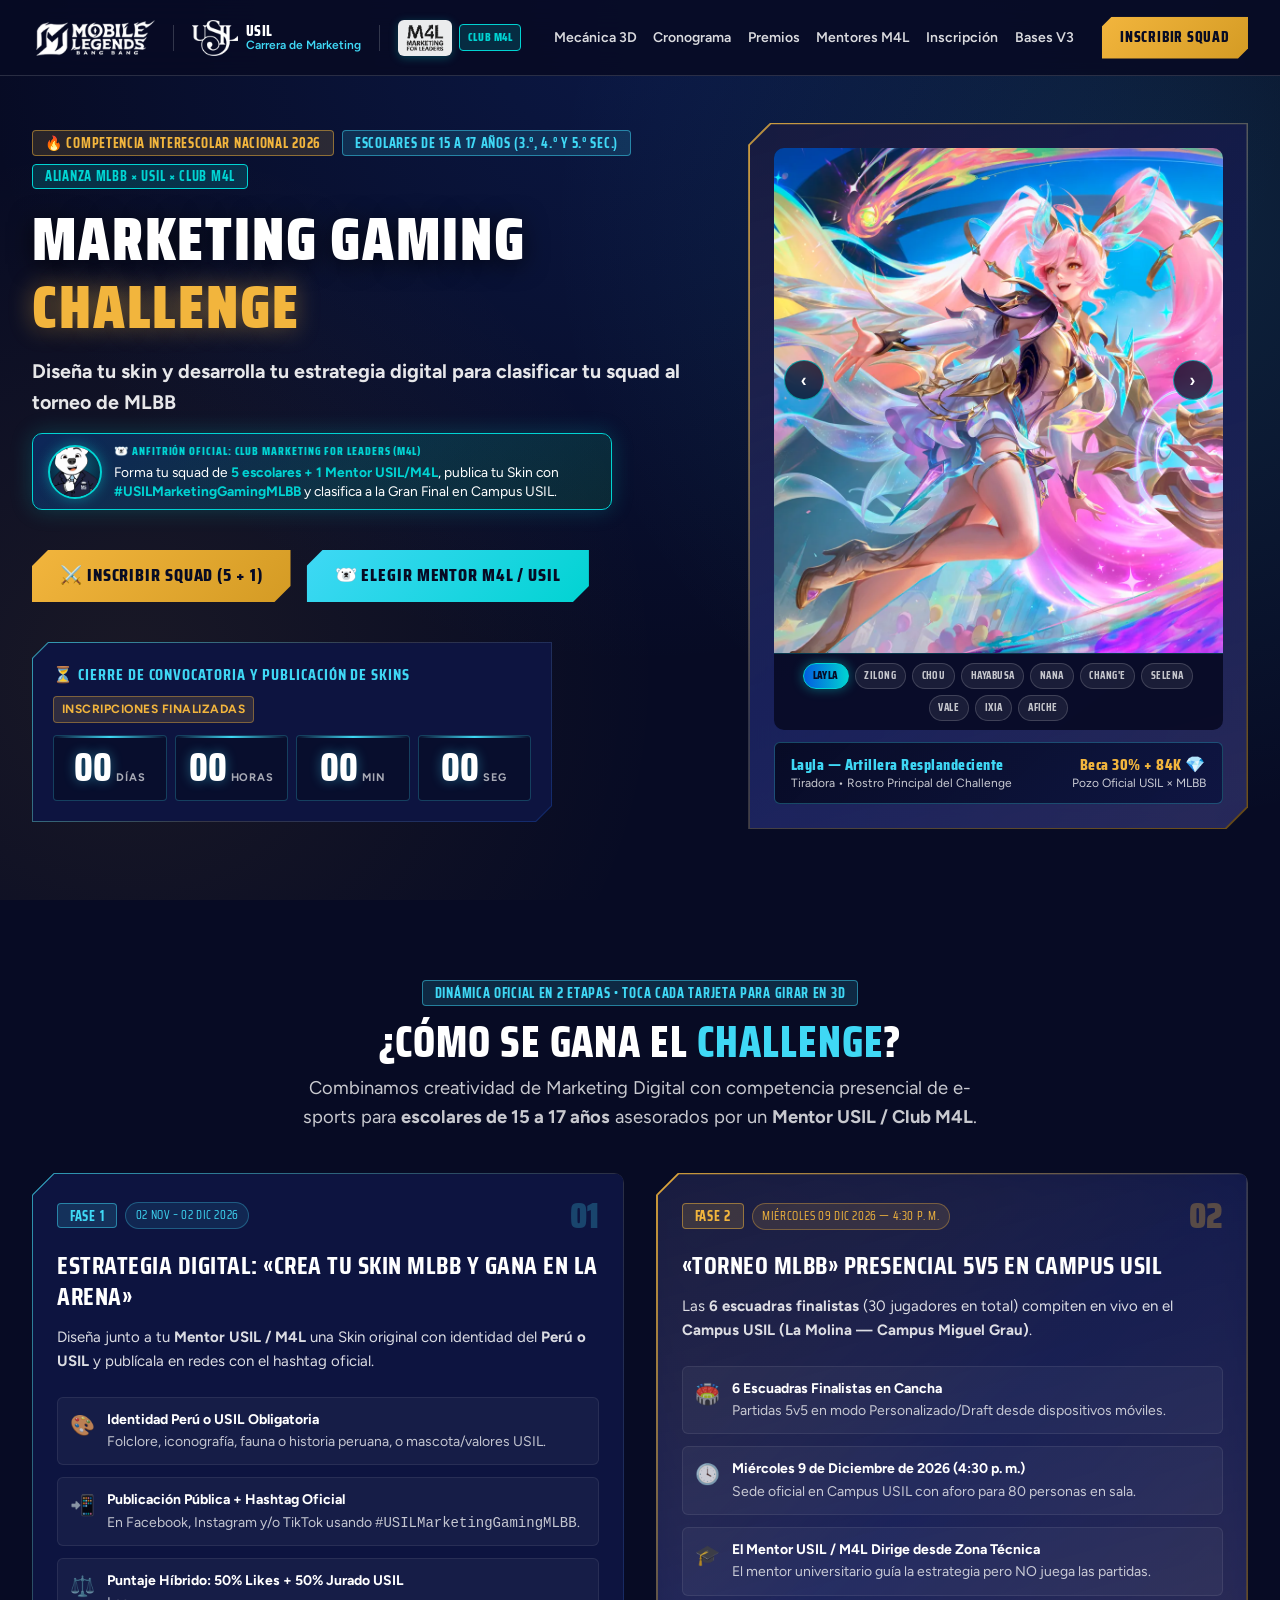
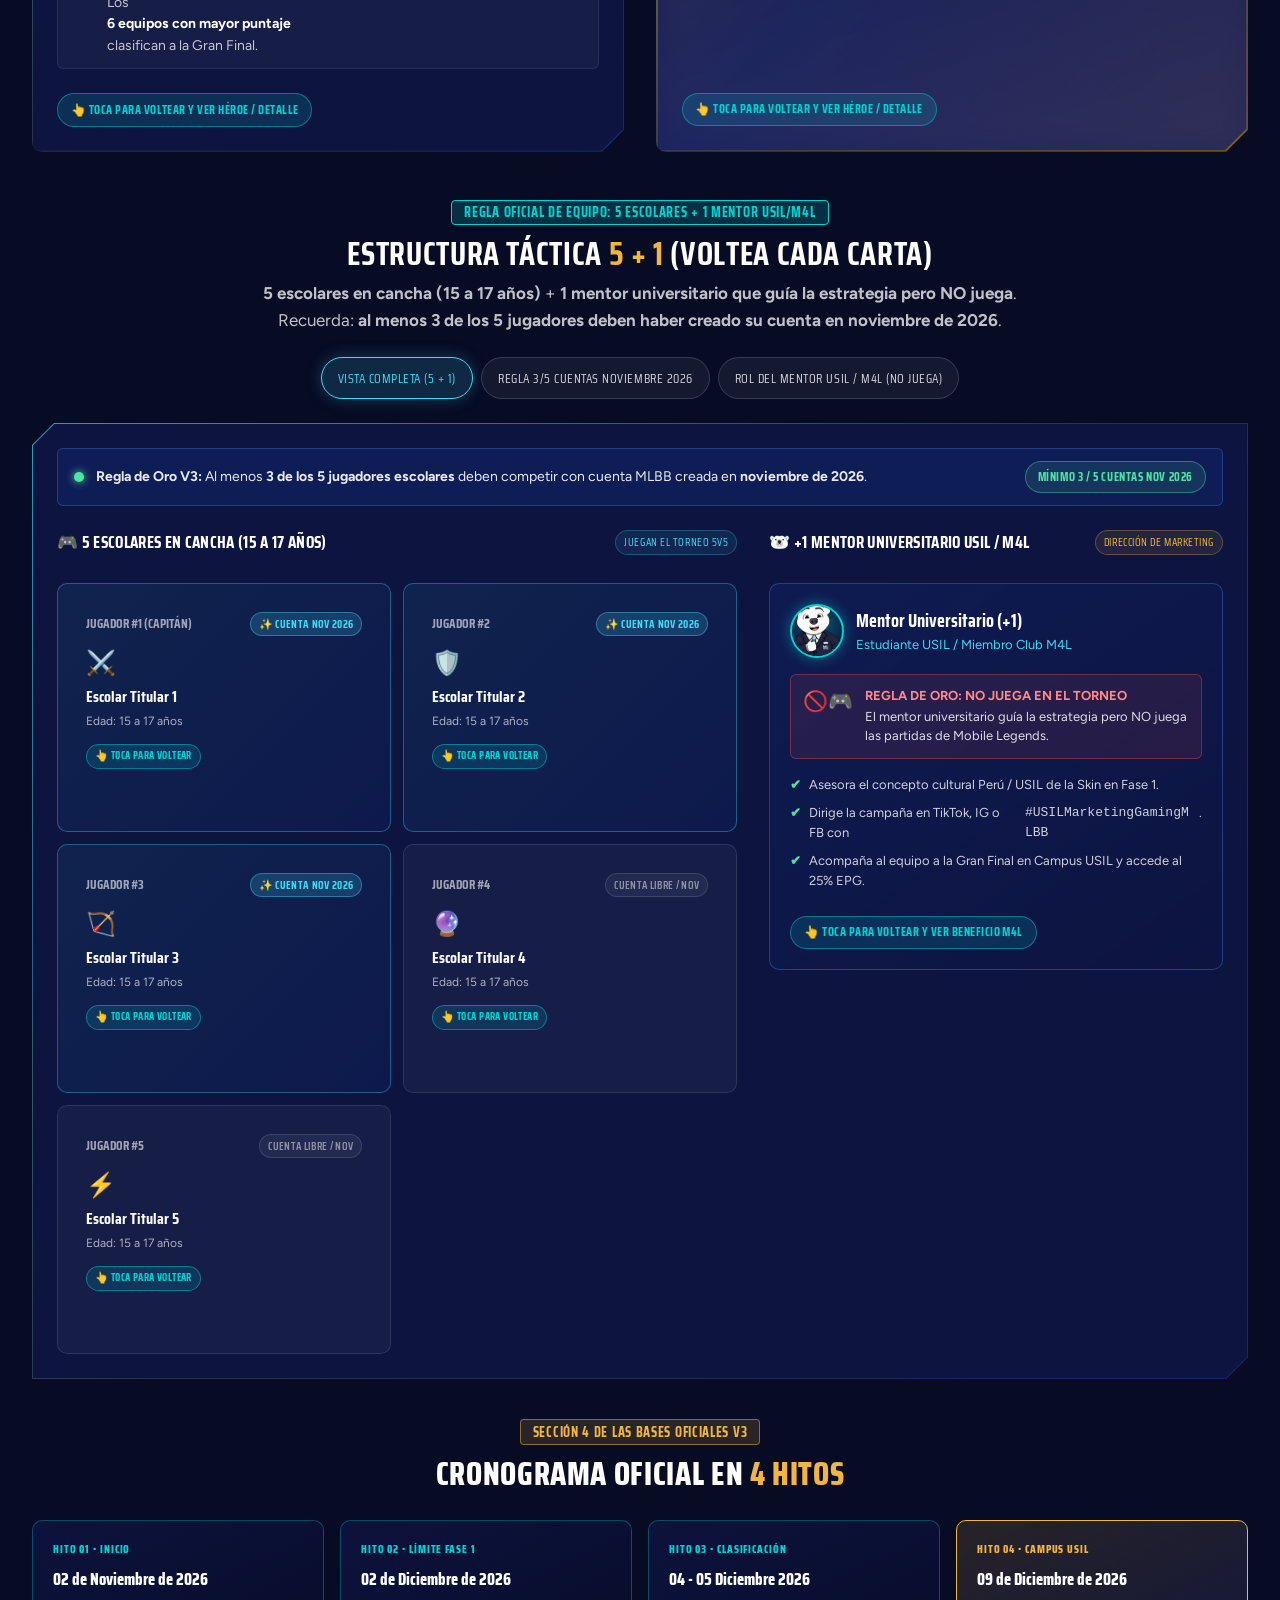
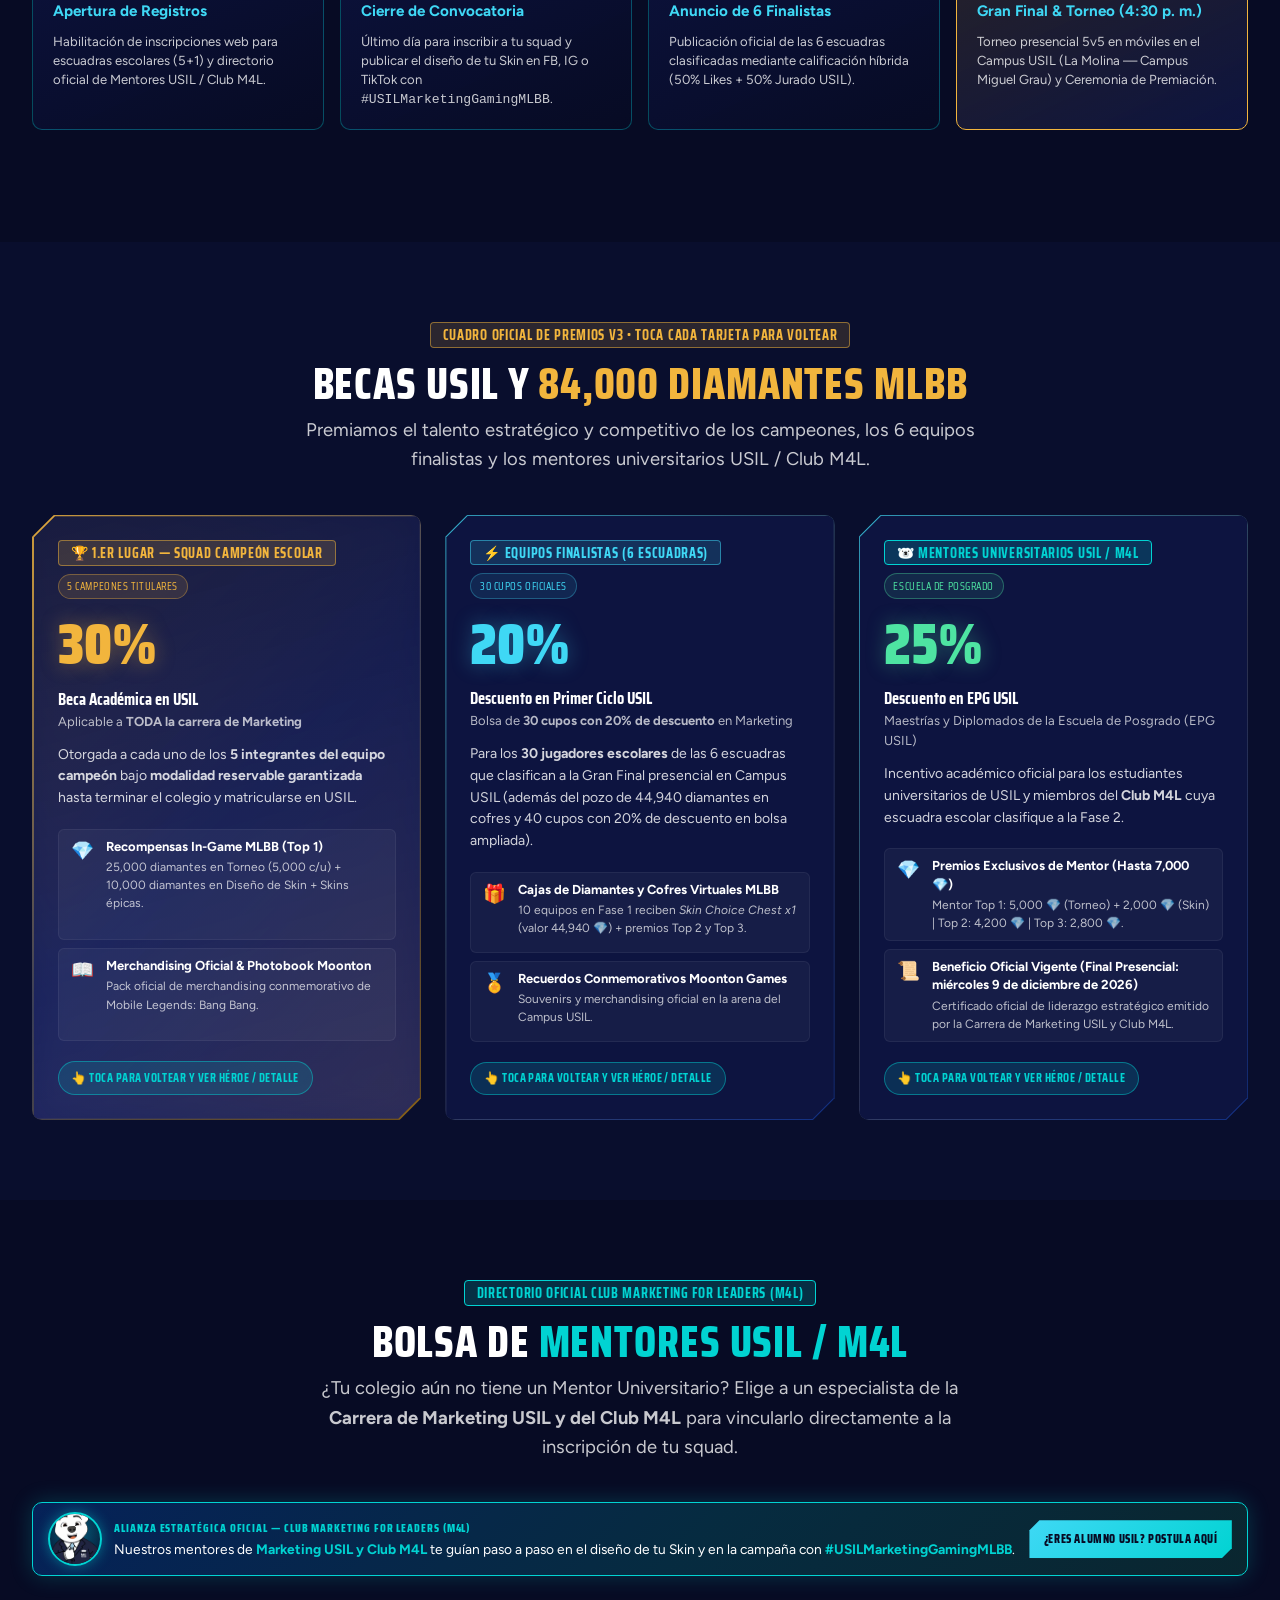
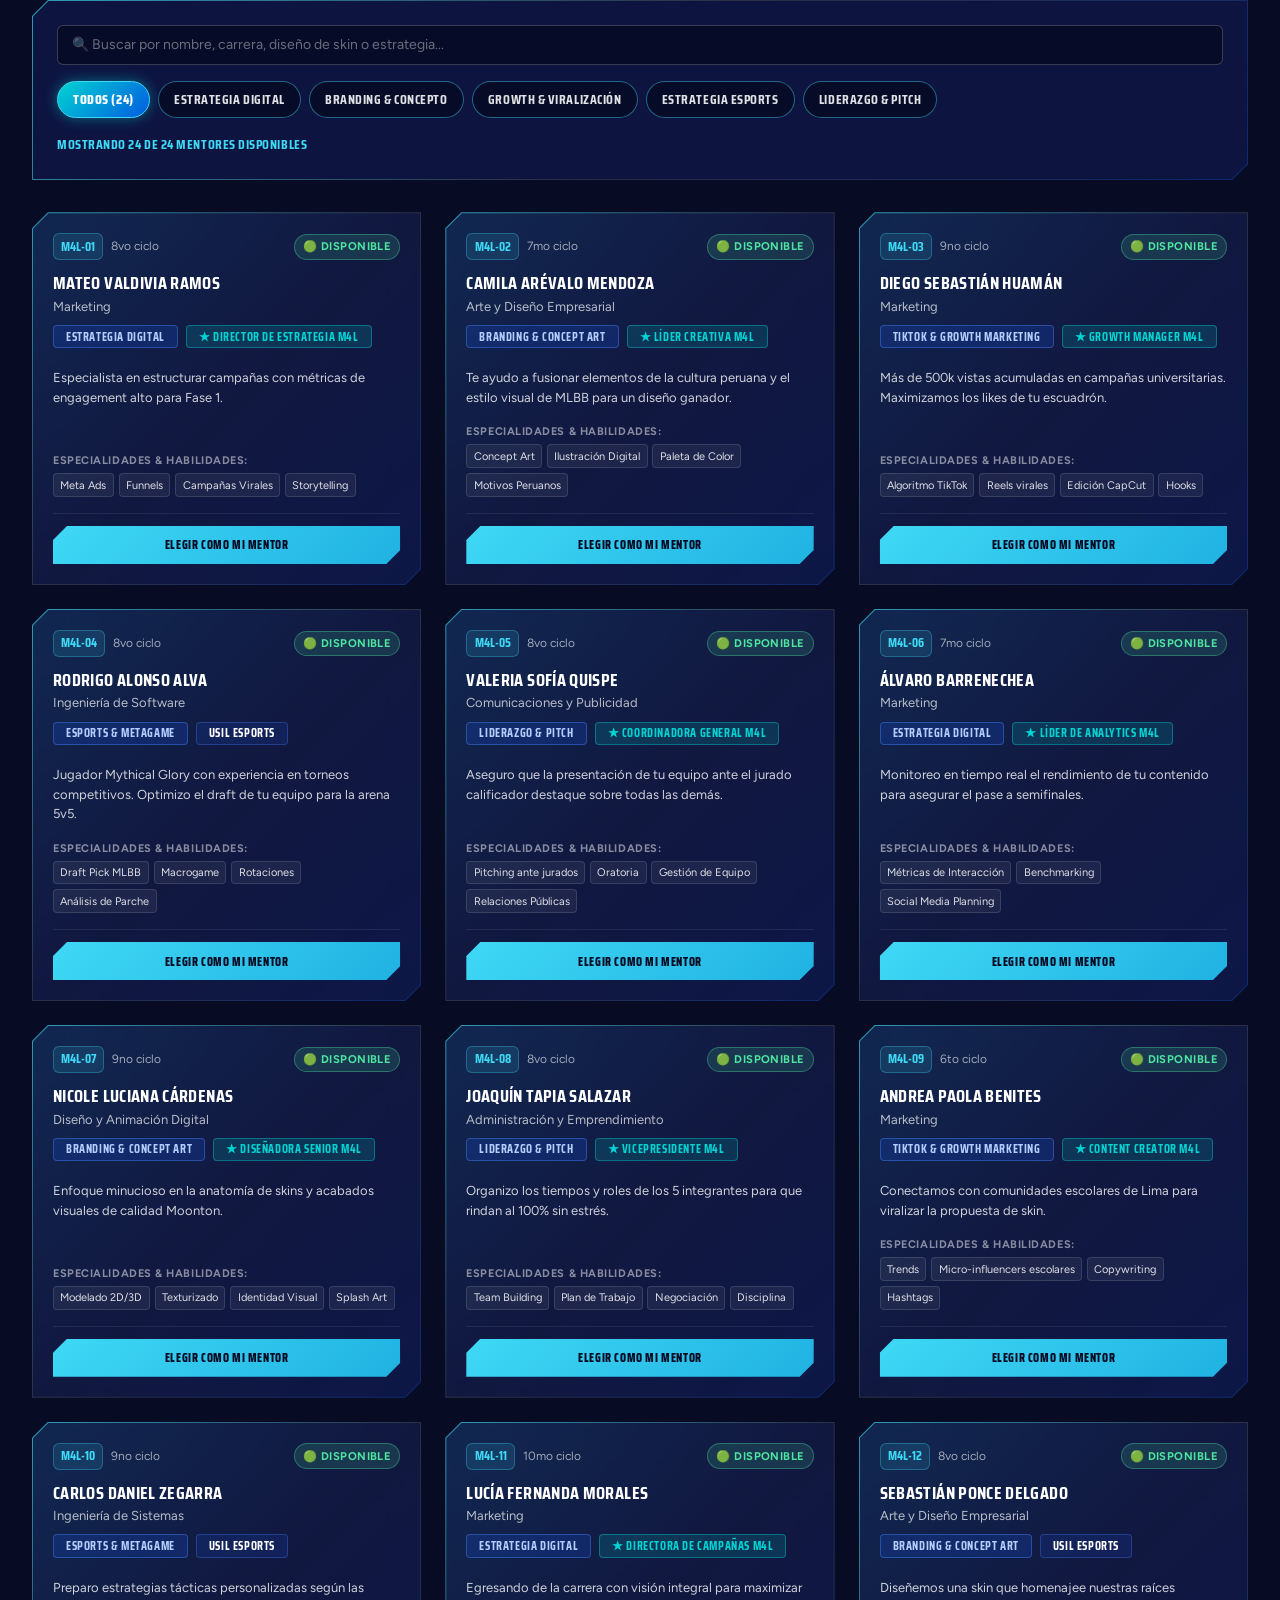
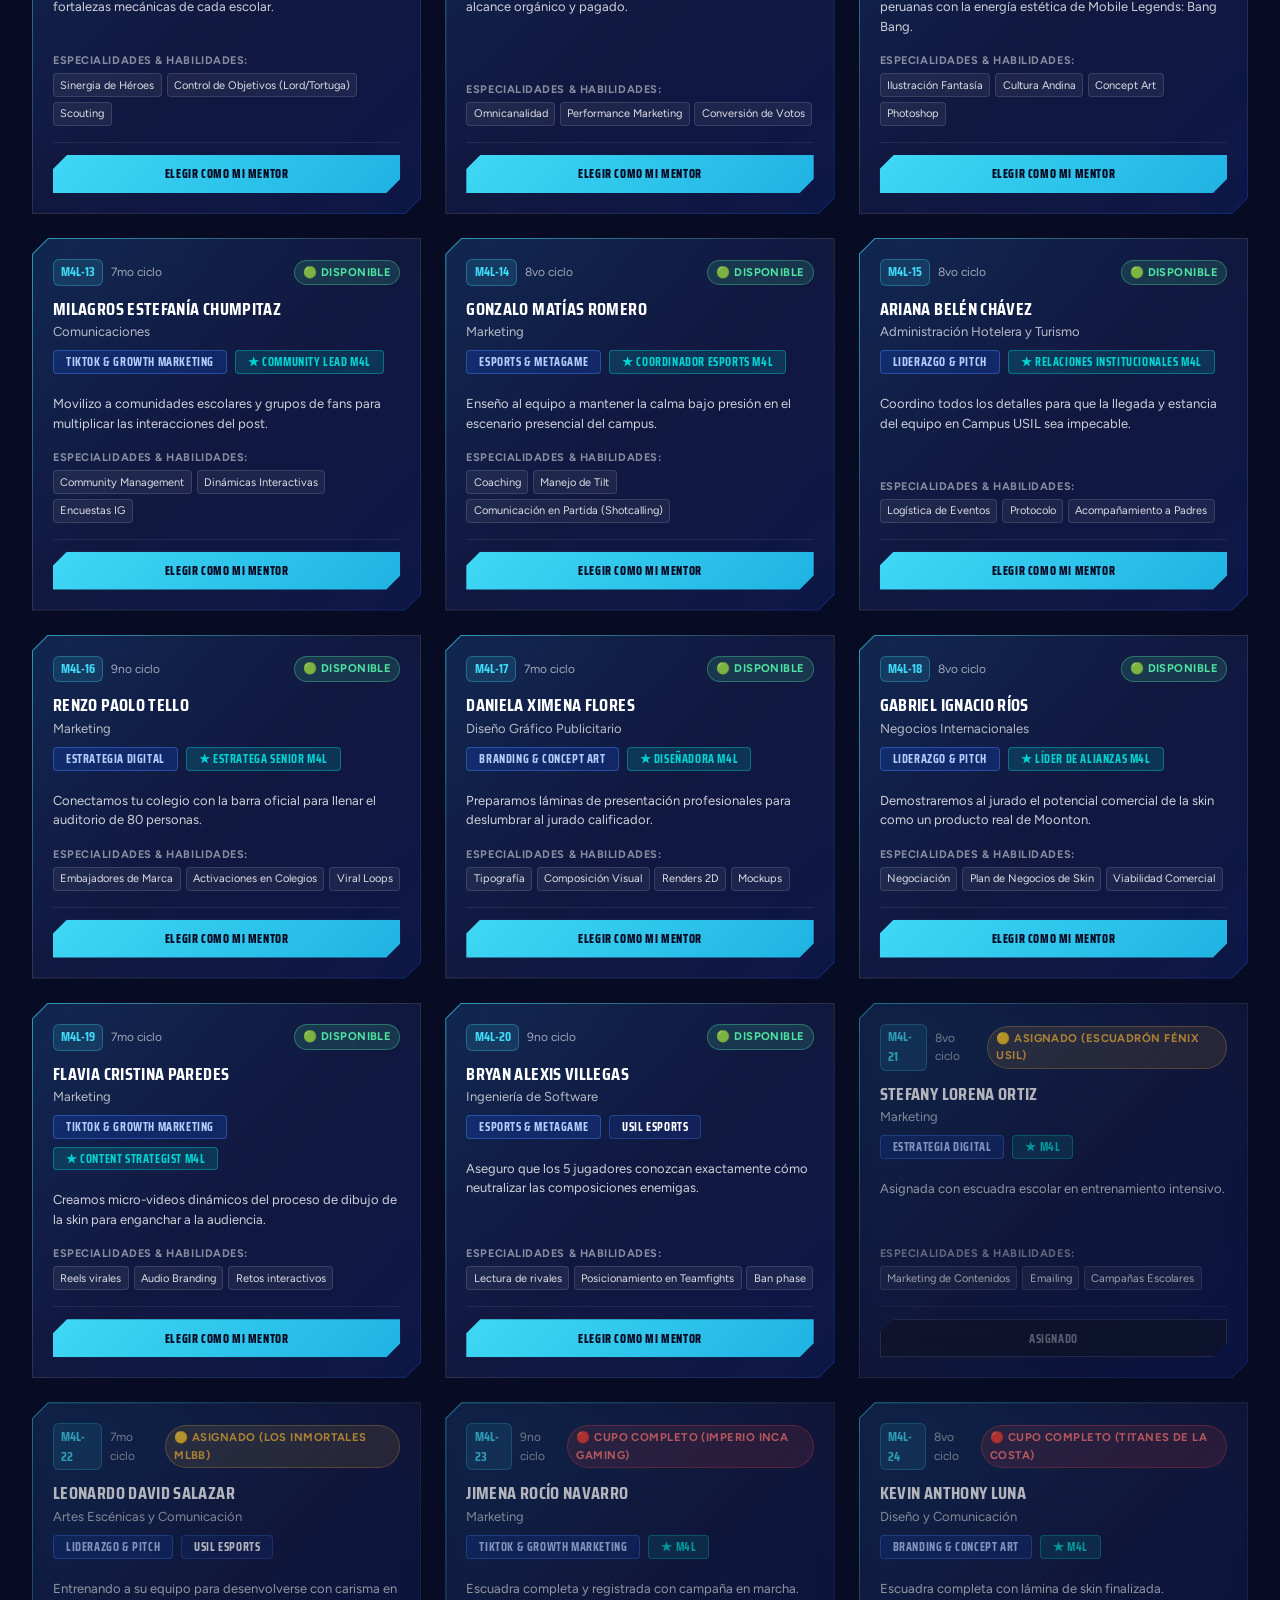
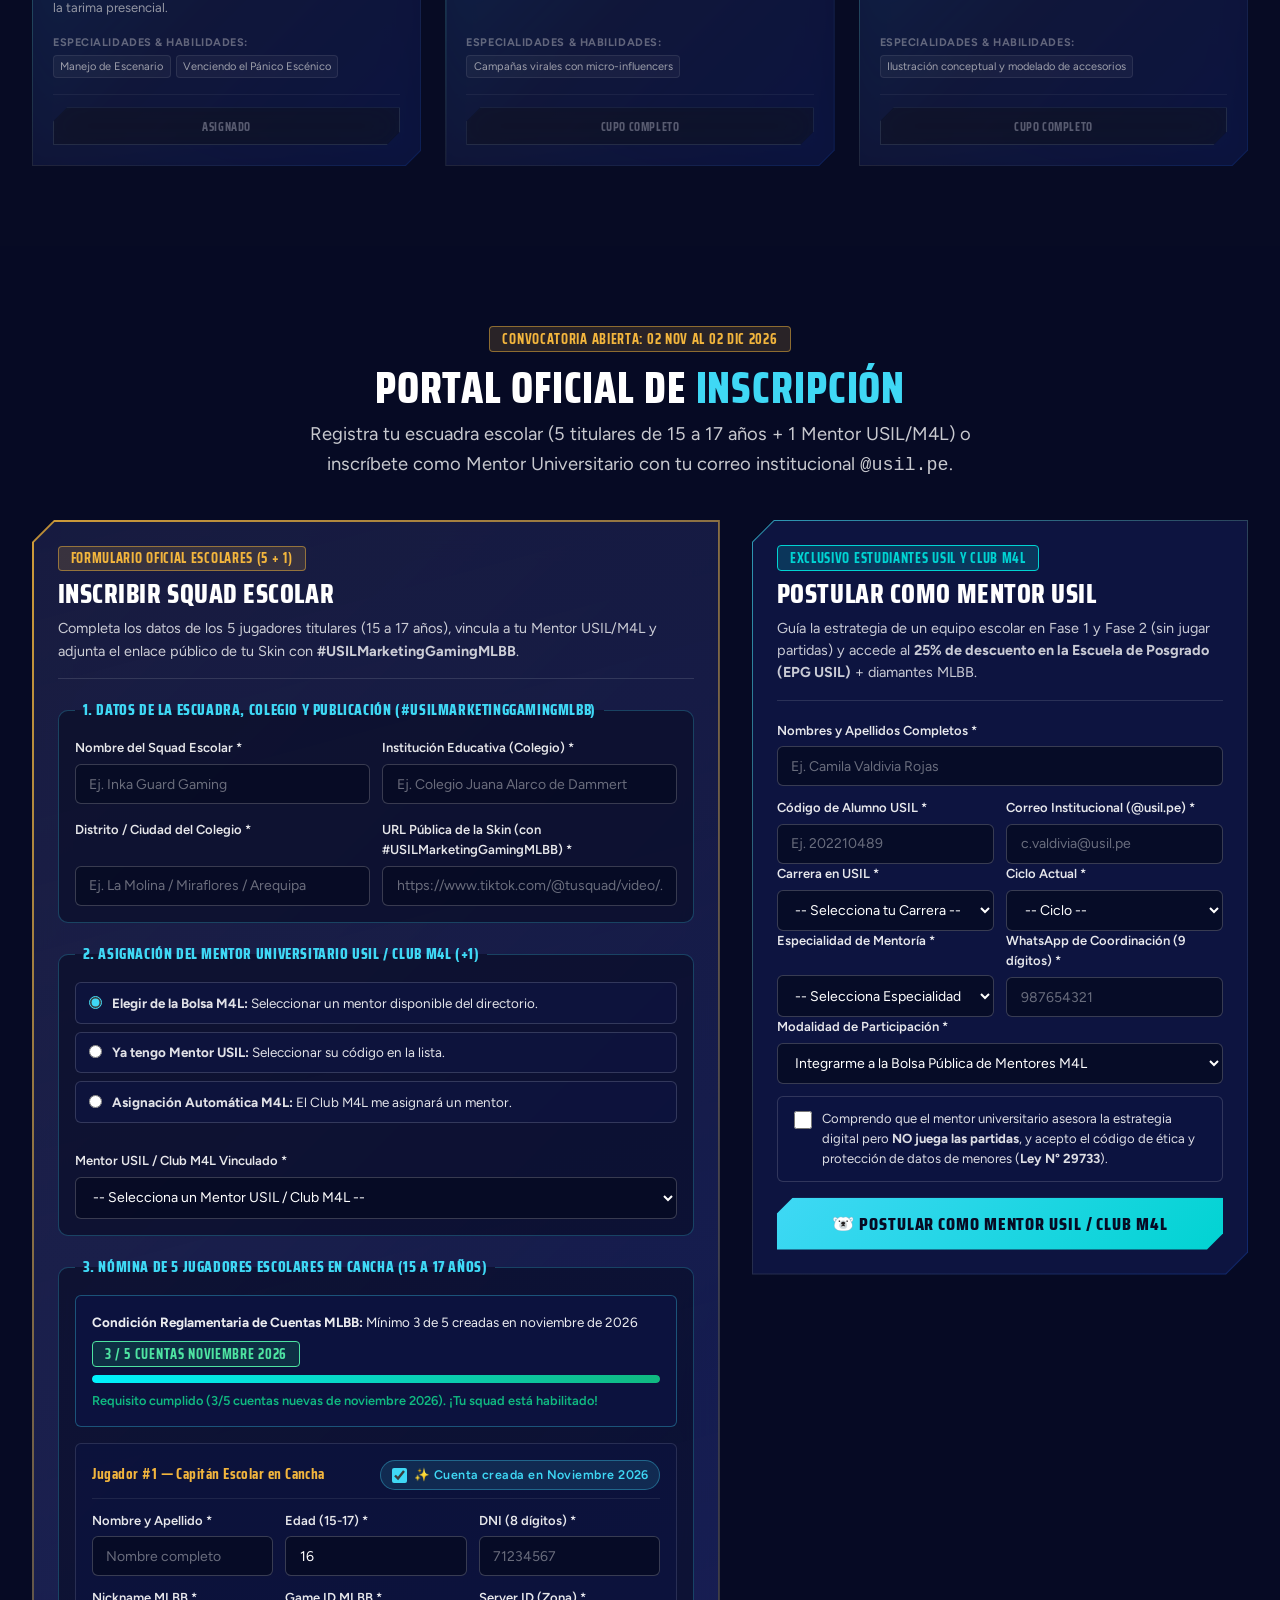
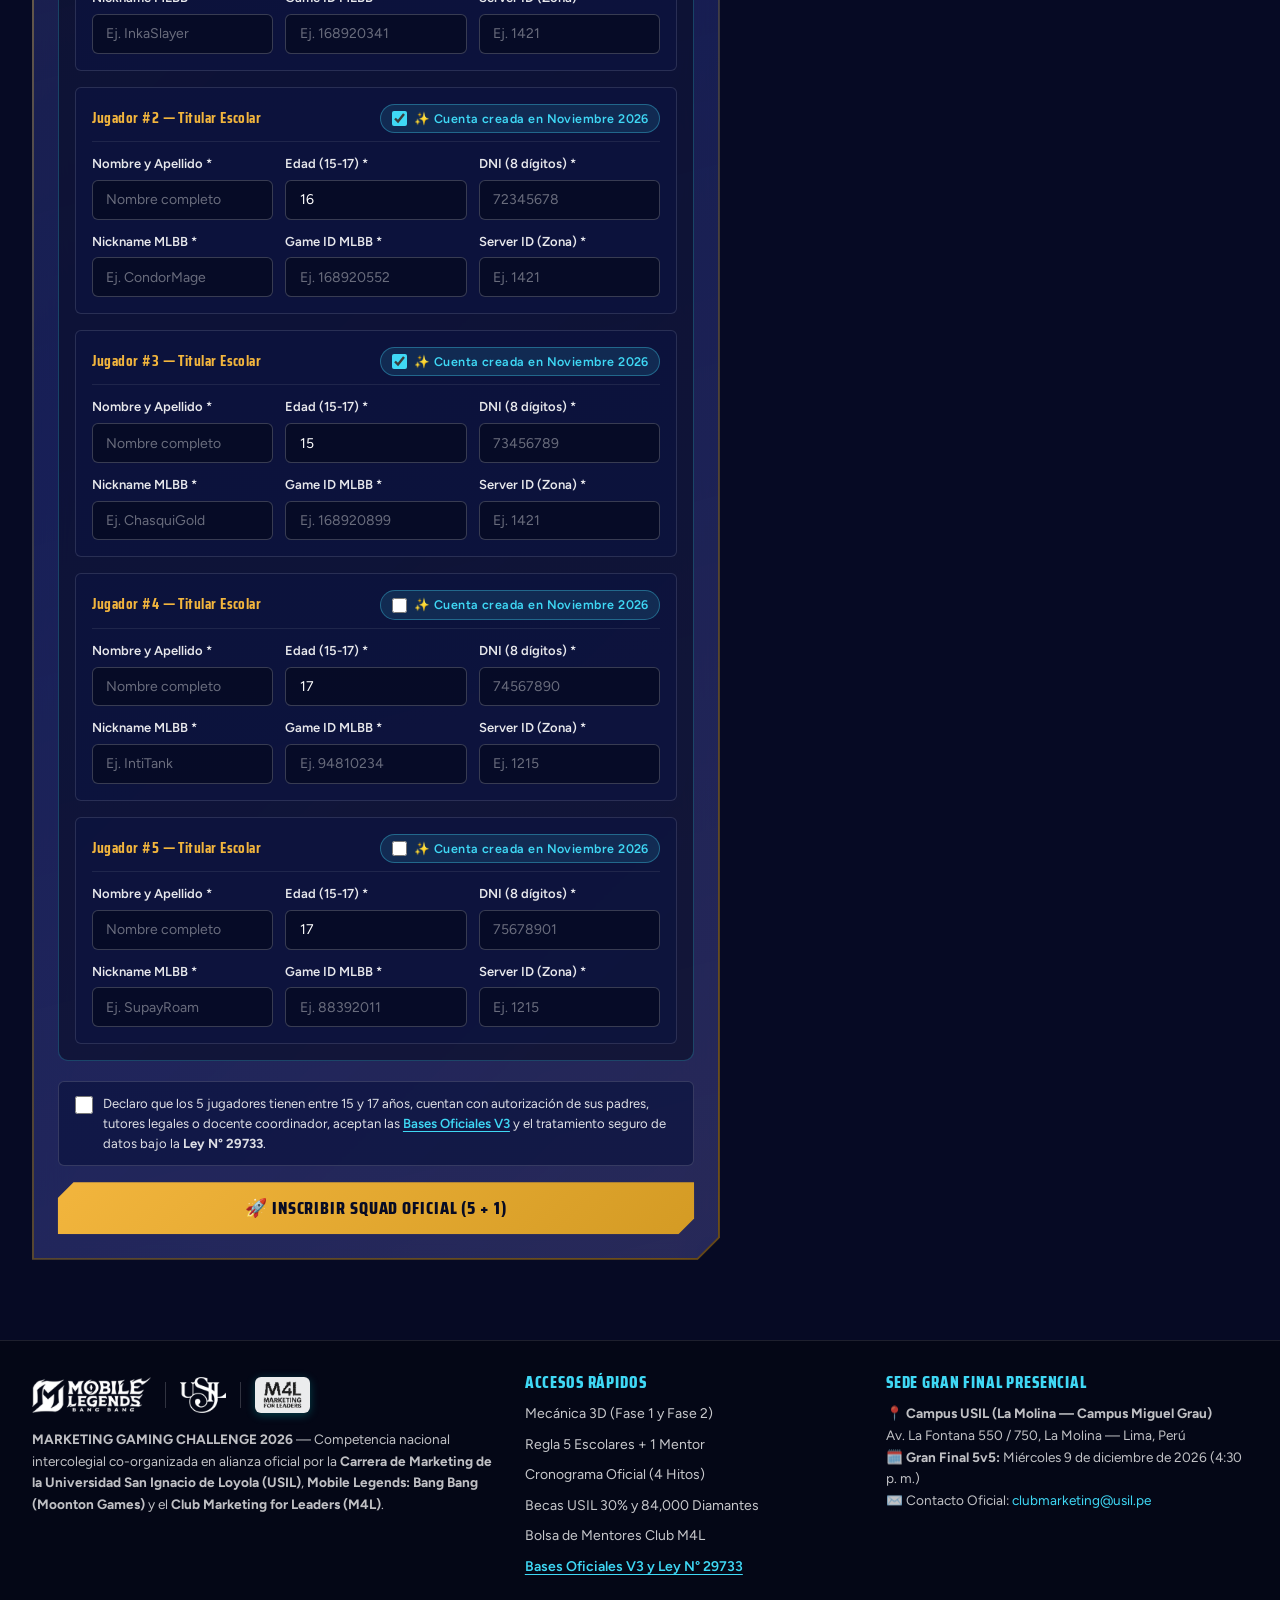
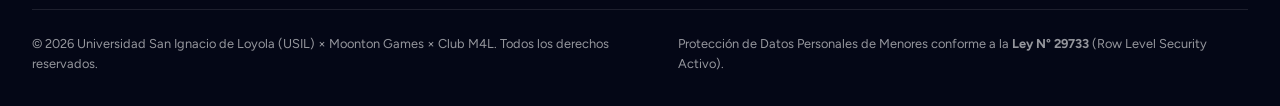
==== commit 064b7578: "fix(v6): eliminate remaining 15 orphan classes, fix 3D flip back-face badge stretching, align form-r" ====
--- a/index.html
+++ b/index.html
@@ -994,20 +994,23 @@
             </div>
 
             <div class="mentor-specialty-pills" role="group" aria-label="Filtrar mentores por especialidad">
-              <button type="button" class="mentor-filter-btn is-active" data-specialty="all">
+              <button type="button" class="mentor-filter-btn is-active" data-specialty="all" aria-selected="true">
                 Todos (24)
               </button>
-              <button type="button" class="mentor-filter-btn" data-specialty="Branding & Concepto">
-                Branding & Concepto
+              <button type="button" class="mentor-filter-btn" data-specialty="Estrategia Digital" aria-selected="false">
+                Estrategia Digital
               </button>
-              <button type="button" class="mentor-filter-btn" data-specialty="Growth & Viralización">
-                Growth & Viralización
+              <button type="button" class="mentor-filter-btn" data-specialty="Branding & Concept Art" aria-selected="false">
+                Branding &amp; Concepto
               </button>
-              <button type="button" class="mentor-filter-btn" data-specialty="Dirección de Arte & Skins">
-                Dirección de Arte & Skins
+              <button type="button" class="mentor-filter-btn" data-specialty="TikTok & Growth Marketing" aria-selected="false">
+                Growth &amp; Viralización
               </button>
-              <button type="button" class="mentor-filter-btn" data-specialty="Estrategia Esports">
+              <button type="button" class="mentor-filter-btn" data-specialty="Esports & Metagame" aria-selected="false">
                 Estrategia Esports
+              </button>
+              <button type="button" class="mentor-filter-btn" data-specialty="Liderazgo & Pitch" aria-selected="false">
+                Liderazgo &amp; Pitch
               </button>
             </div>
 
@@ -1428,10 +1431,12 @@
                       <label for="mentorSpecialtySelect" class="form-label">Especialidad de Mentoría *</label>
                       <select id="mentorSpecialtySelect" name="mentor_specialty" class="form-input form-select" required>
                         <option value="">-- Selecciona Especialidad --</option>
-                        <option value="Branding & Concepto">Branding & Concepto</option>
-                        <option value="Growth & Viralización">Growth & Viralización</option>
-                        <option value="Dirección de Arte & Skins">Dirección de Arte & Skins</option>
-                        <option value="Estrategia Esports">Estrategia Esports</option>
+                        <option value="Estrategia Digital">Estrategia Digital</option>
+                        <option value="Branding & Concept Art">Branding &amp; Concept Art</option>
+                        <option value="Branding & Concepto">Branding &amp; Concepto (Dirección de Arte &amp; Skins)</option>
+                        <option value="TikTok & Growth Marketing">TikTok &amp; Growth Marketing</option>
+                        <option value="Esports & Metagame">Esports &amp; Metagame</option>
+                        <option value="Liderazgo & Pitch">Liderazgo &amp; Pitch</option>
                       </select>
                     </div>
                     <div class="form-group">
--- a/css/components.css
+++ b/css/components.css
@@ -2952,6 +2952,11 @@
 
 .flip-card-3d.is-flipped .flip-card-front {
   pointer-events: none;
+  z-index: 1;
+}
+
+.flip-card-3d.is-flipped .flip-card-back {
+  z-index: 3;
 }
 
 .flip-card-back::before {
@@ -2968,7 +2973,15 @@
   margin-top: auto;
   display: flex;
   flex-direction: column;
+  align-items: flex-start;
   gap: var(--sp-2);
+  width: 100%;
+}
+
+.flip-card-back-content > .badge,
+.flip-card-back-content > .slot-nov-badge {
+  width: fit-content;
+  align-self: flex-start;
 }
 
 .flip-cta-pill {
@@ -3303,9 +3316,15 @@
 .form-group {
   display: flex;
   flex-direction: column;
+  justify-content: space-between;
   gap: 0.35rem;
   min-width: 0;
   margin-bottom: var(--sp-3);
+}
+
+.form-group .form-input,
+.form-group .form-select {
+  margin-top: auto;
 }
 
 .form-row-2 .form-group,
@@ -3557,3 +3576,82 @@
     text-align: left;
   }
 }
+
+.footer-brand-col,
+.footer-links-col,
+.footer-contact-col {
+  display: flex;
+  flex-direction: column;
+  min-width: 0;
+}
+
+.brand-usil {
+  display: inline-flex;
+  align-items: center;
+  gap: 0.45rem;
+}
+
+.players-arena-zone,
+.mentor-strategy-zone {
+  display: flex;
+  flex-direction: column;
+  gap: var(--sp-3);
+  min-width: 0;
+}
+
+.bento-champions,
+.bento-finalists,
+.bento-mentors {
+  height: 100%;
+}
+
+.mentor-select-btn {
+  width: 100%;
+  justify-content: center;
+}
+
+.btn-clear-mentor {
+  background: rgba(248, 113, 113, 0.14);
+  border: 1px solid rgba(248, 113, 113, 0.45);
+  border-radius: var(--radius-full);
+  color: #FCA5A5;
+  padding: 0.25rem 0.65rem;
+  font-size: 0.78rem;
+  font-weight: 700;
+  cursor: pointer;
+  transition: background 0.2s ease, color 0.2s ease;
+}
+
+.btn-clear-mentor:hover {
+  background: rgba(248, 113, 113, 0.28);
+  color: #FFFFFF;
+}
+
+.player-nov2026-checkbox {
+  accent-color: var(--cyan);
+}
+
+.modal-header {
+  display: flex;
+  flex-direction: column;
+  align-items: flex-start;
+  gap: var(--sp-2);
+}
+
+.modal-body {
+  display: flex;
+  flex-direction: column;
+  gap: var(--sp-3);
+}
+
+.modal-footer {
+  display: flex;
+  align-items: center;
+  justify-content: flex-end;
+  gap: var(--sp-3);
+}
+
+.modal-close-btn {
+  cursor: pointer;
+}
+
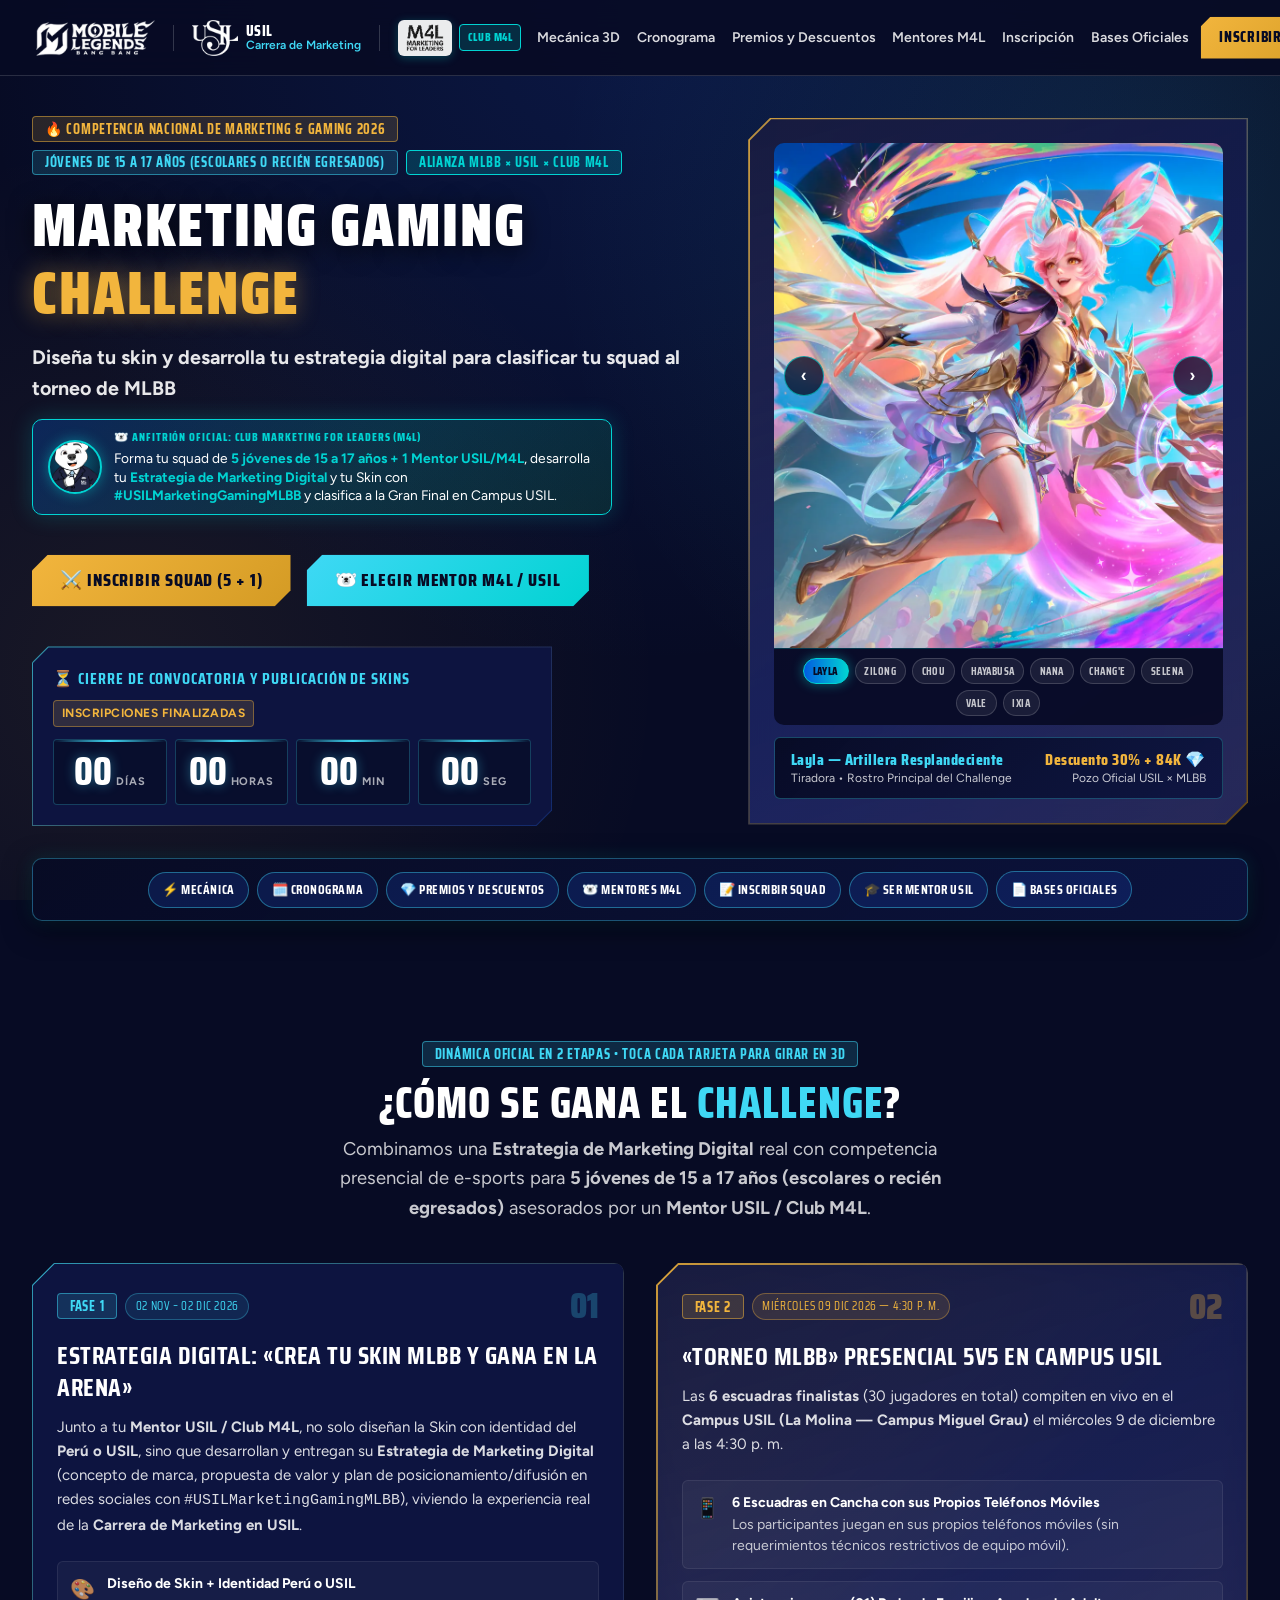
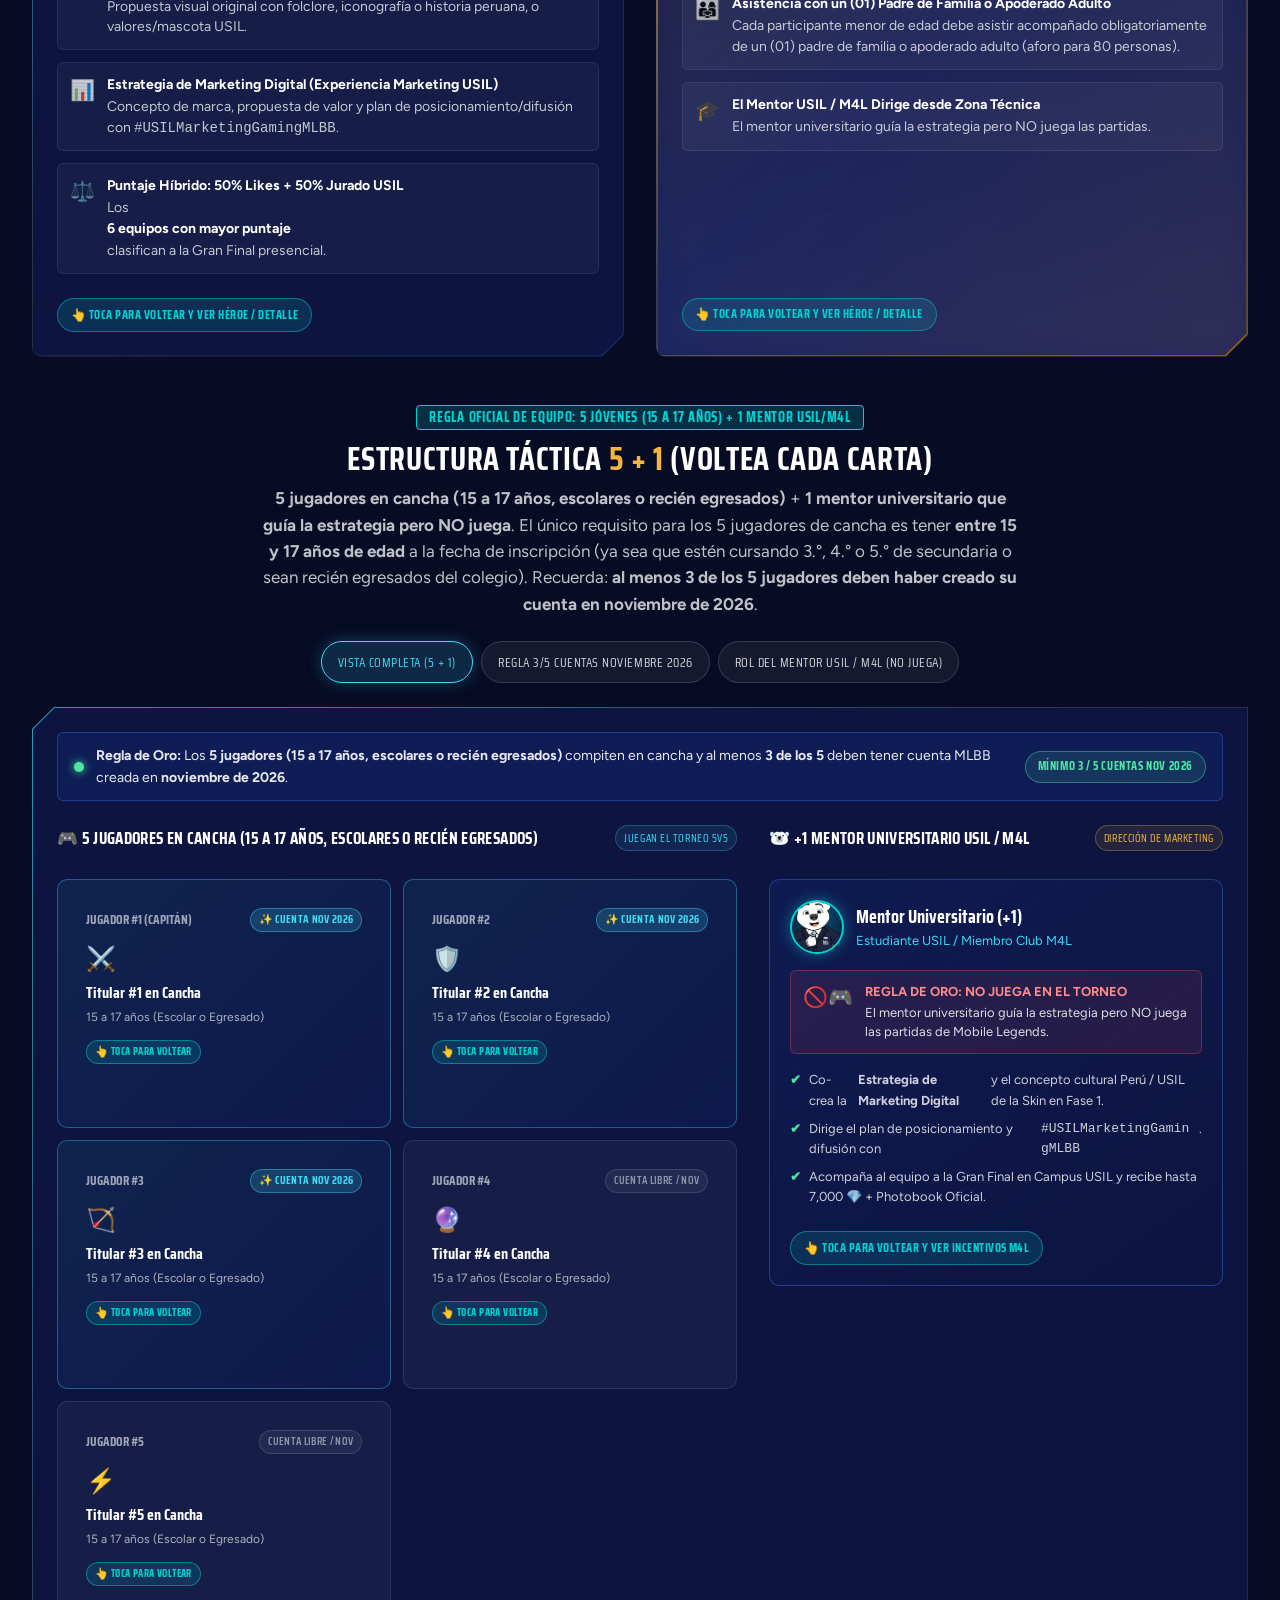
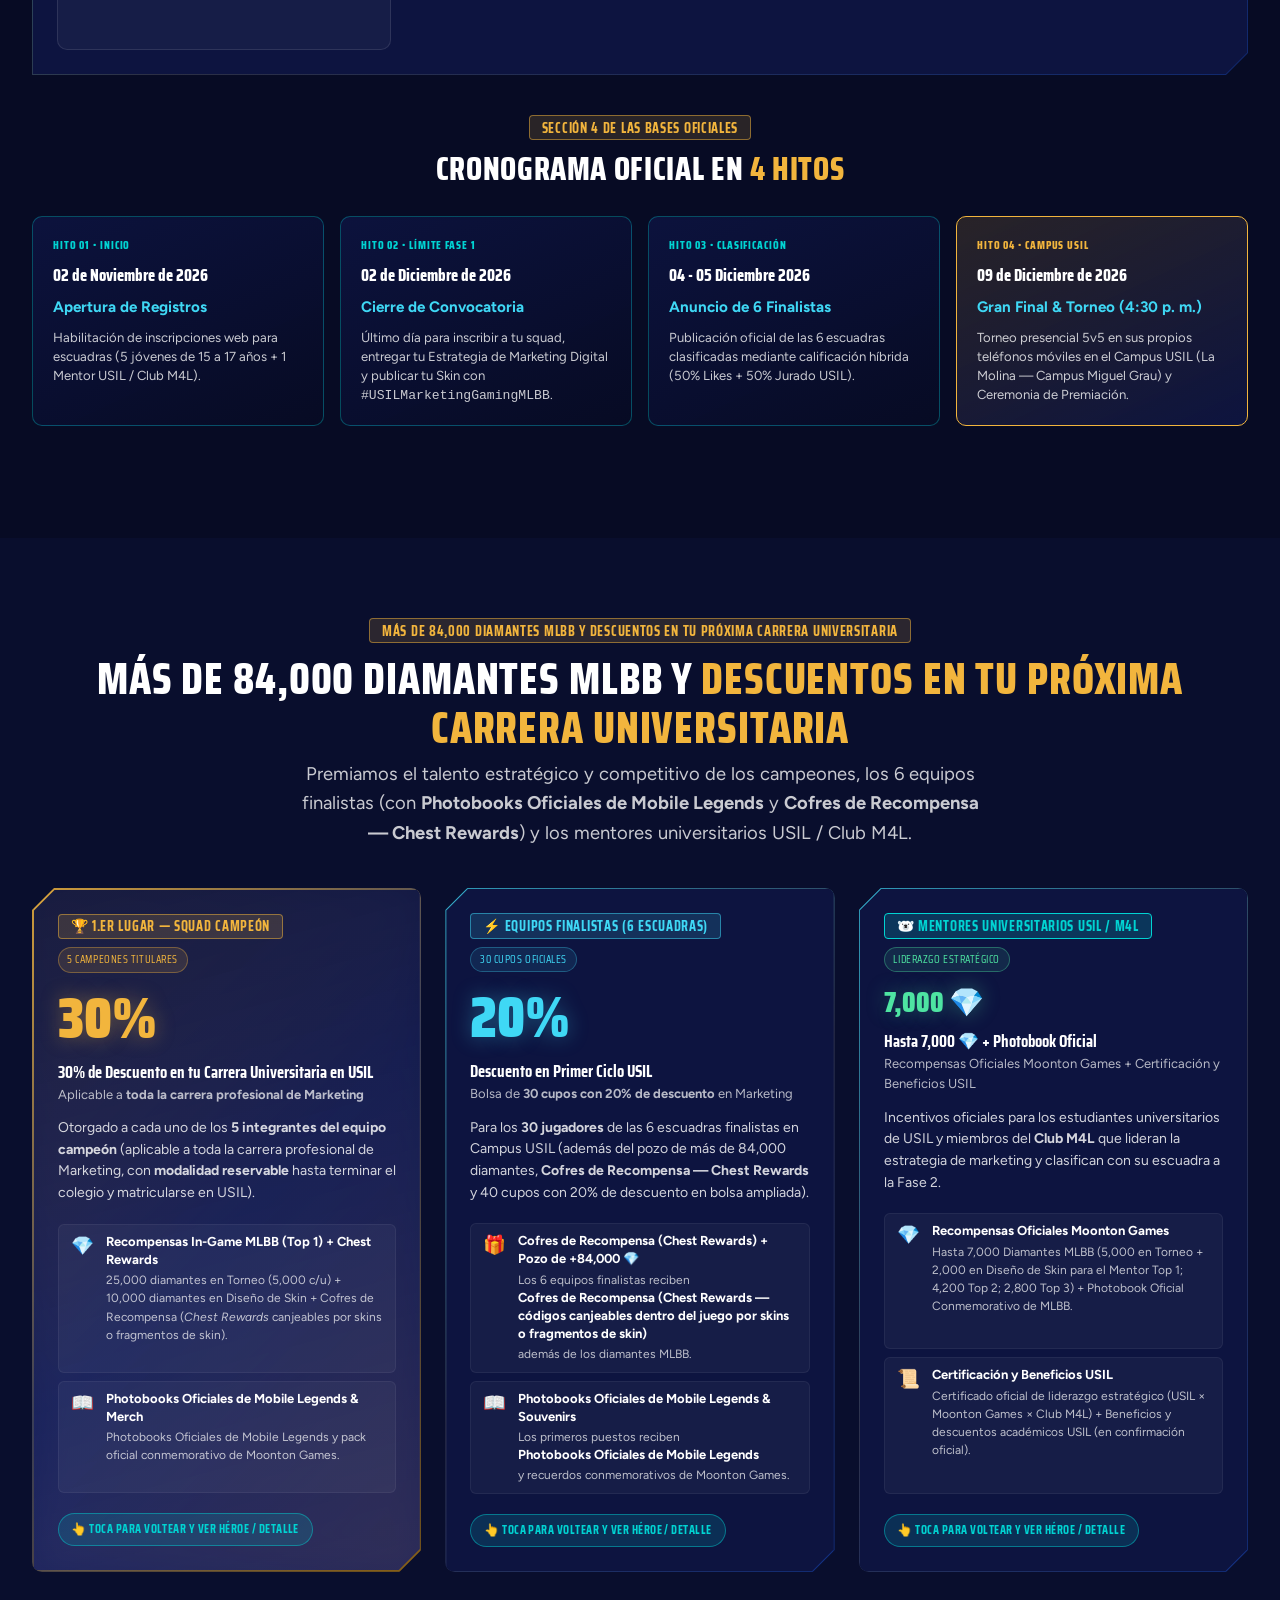
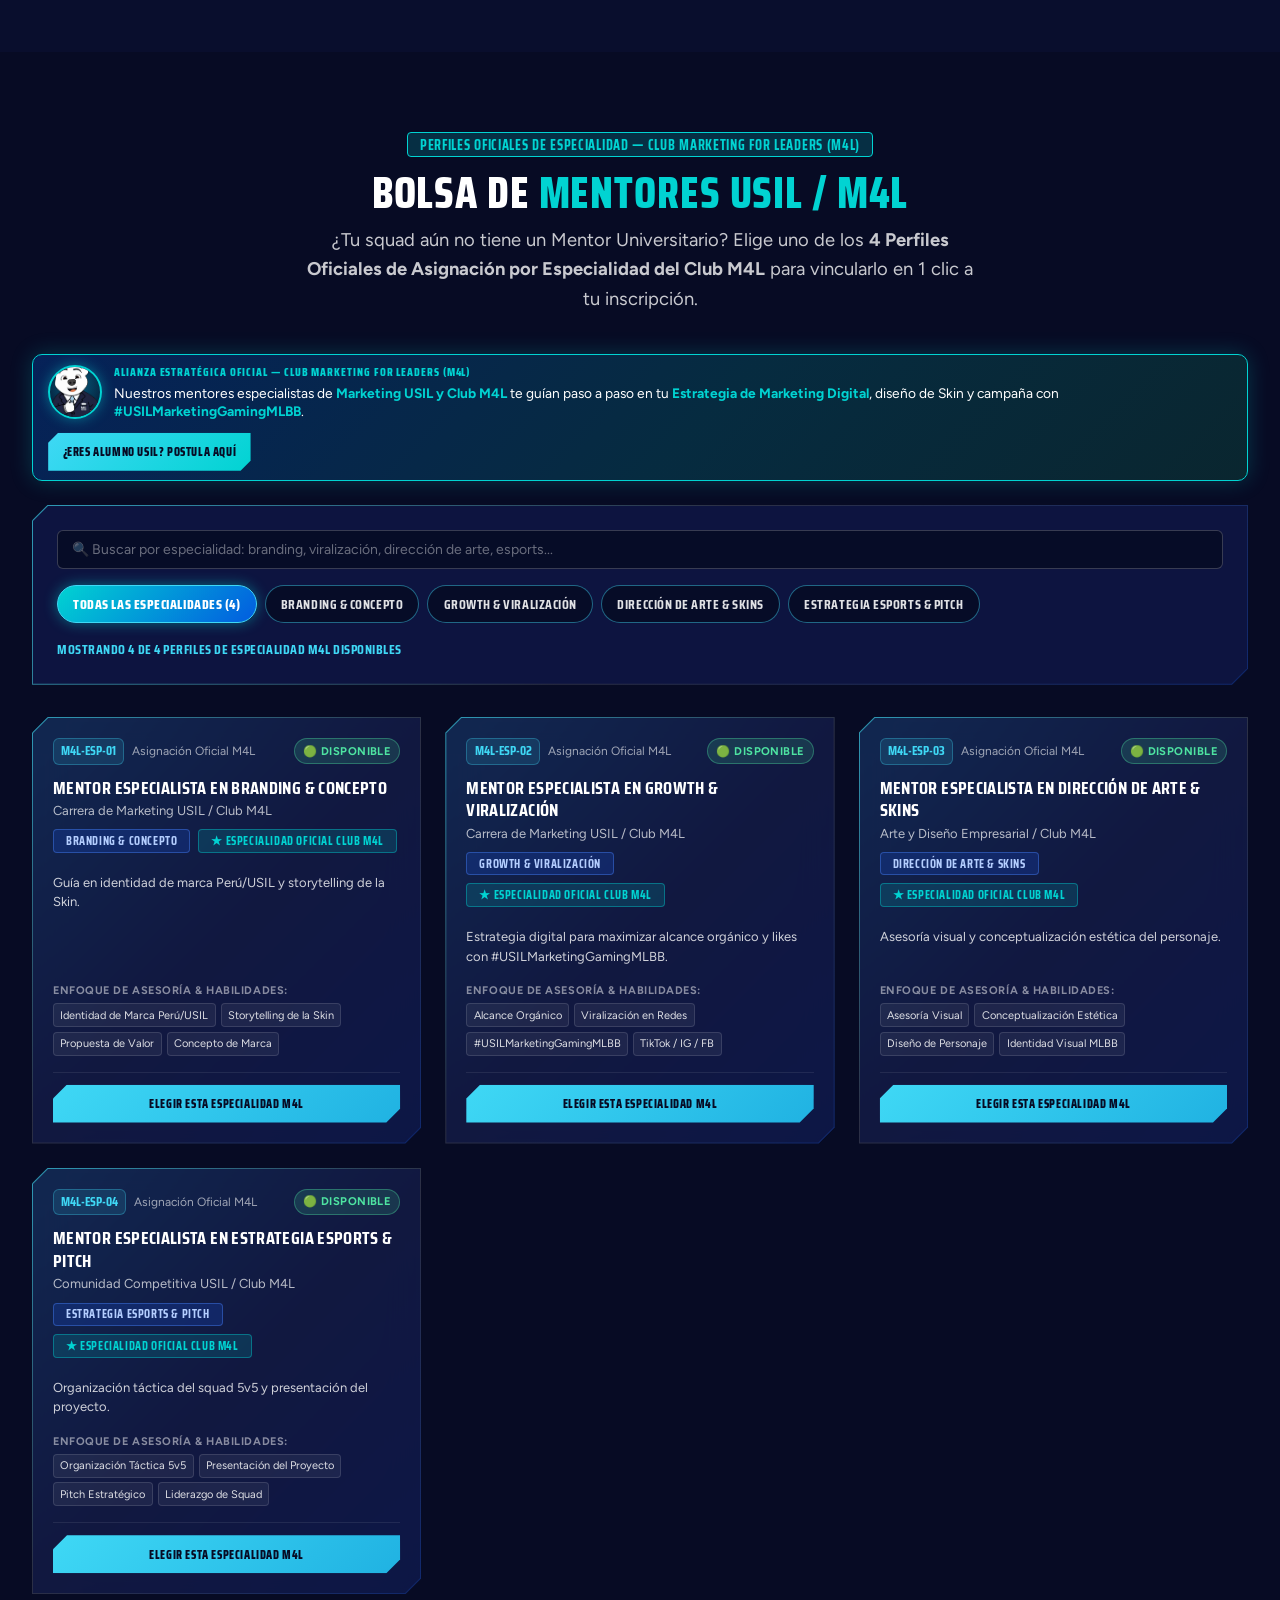
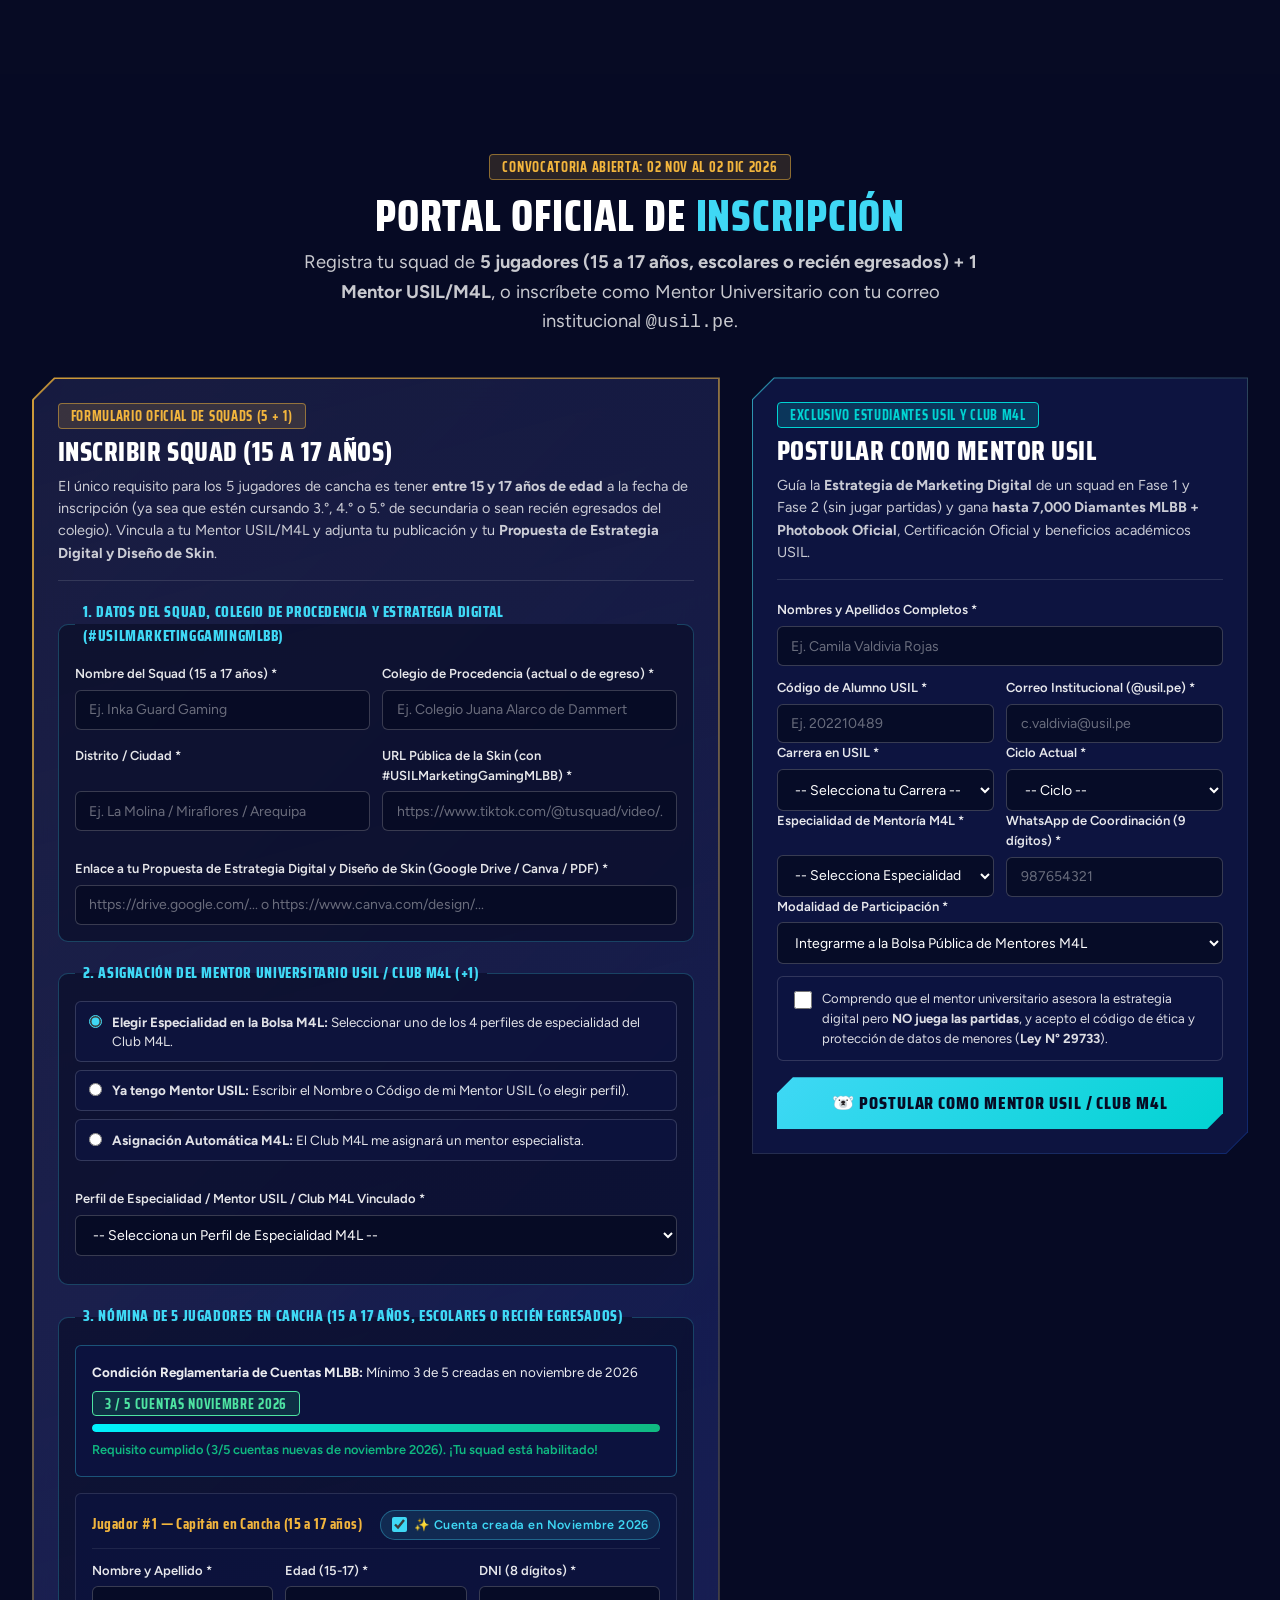
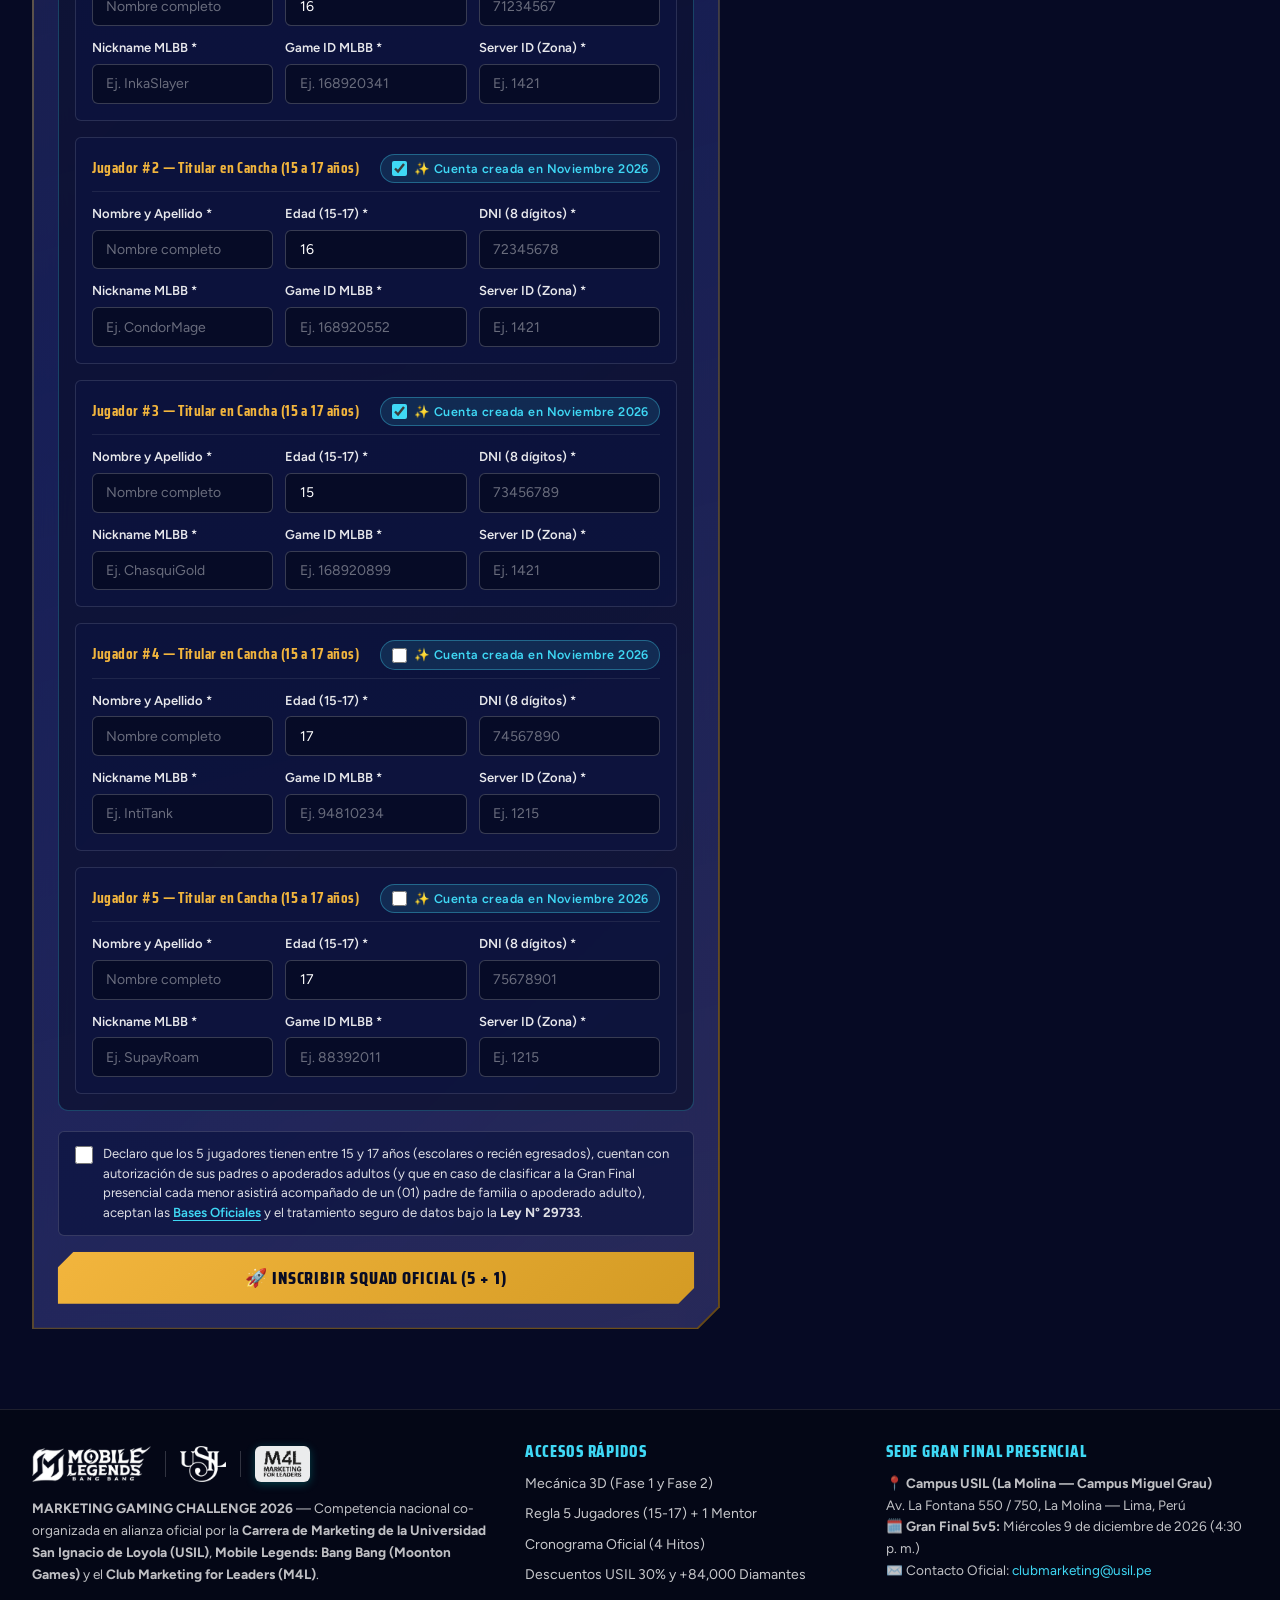
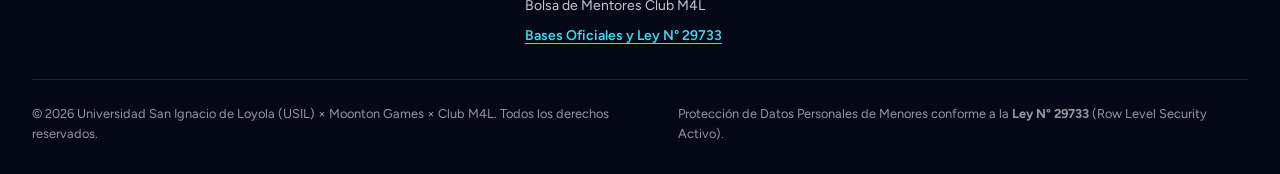
==== commit 57696a47: "feat(v6): apply 10 official USIL/MLBB/M4L legal, UX, and content adjustments" ====
--- a/index.html
+++ b/index.html
@@ -4,7 +4,7 @@
   <meta charset="UTF-8">
   <meta name="viewport" content="width=device-width, initial-scale=1.0">
   <title>MARKETING GAMING CHALLENGE 2026 | Alianza Oficial MLBB × USIL Marketing × Club M4L</title>
-  <meta name="description" content="Diseña tu skin y desarrolla tu estrategia digital para clasificar tu squad al torneo de MLBB. Competencia nacional intercolegial co-organizada por USIL Carrera de Marketing, Mobile Legends: Bang Bang y Club M4L.">
+  <meta name="description" content="Diseña tu skin y desarrolla tu estrategia digital para clasificar tu squad al torneo de MLBB. Competencia nacional para jóvenes de 15 a 17 años co-organizada por USIL Carrera de Marketing, Mobile Legends: Bang Bang y Club M4L.">
 
   <!-- Google Fonts: Saira Condensed (Display Esports) & Figtree (UI Body) -->
   <link rel="preconnect" href="https://fonts.googleapis.com">
@@ -60,10 +60,10 @@
       <nav class="header-nav" aria-label="Navegación Principal">
         <a href="#mecanica" class="nav-link">Mecánica 3D</a>
         <a href="#cronograma-oficial" class="nav-link">Cronograma</a>
-        <a href="#premios" class="nav-link">Premios</a>
+        <a href="#premios" class="nav-link">Premios y Descuentos</a>
         <a href="#bolsa-mentores" class="nav-link">Mentores M4L</a>
         <a href="#inscripcion" class="nav-link">Inscripción</a>
-        <button type="button" class="nav-link" data-open-bases-modal style="background:none;border:none;cursor:pointer;">Bases V3</button>
+        <button type="button" class="nav-link" data-open-bases-modal style="background:none;border:none;cursor:pointer;">Bases Oficiales</button>
       </nav>
 
       <!-- Header Action CTA & Mobile Hamburger Toggle -->
@@ -94,9 +94,9 @@
         <a href="#mecanica" class="mobile-nav-link">Mecánica (Fase 1 y Fase 2)</a>
         <a href="#composicion-5-1" class="mobile-nav-link">Tu Equipo 5 + 1</a>
         <a href="#cronograma-oficial" class="mobile-nav-link">Cronograma Oficial (4 Hitos)</a>
-        <a href="#premios" class="mobile-nav-link">Premios y Becas USIL</a>
+        <a href="#premios" class="mobile-nav-link">Premios y Descuentos USIL</a>
         <a href="#bolsa-mentores" class="mobile-nav-link">Bolsa de Mentores M4L</a>
-        <a href="#registro-escolar" class="mobile-nav-link">Inscribir Squad Escolar</a>
+        <a href="#registro-escolar" class="mobile-nav-link">Inscribir Squad (15 a 17 años)</a>
         <a href="#postulacion-mentores" class="mobile-nav-link">Postular como Mentor USIL</a>
       </div>
       <div class="mobile-nav-cta">
@@ -104,7 +104,7 @@
           Inscribir Squad (5 + 1)
         </a>
         <button type="button" class="btn btn-cyan cut-corner-md" data-open-bases-modal style="width: 100%;">
-          Ver Bases Oficiales V3 (PDF)
+          Ver Bases Oficiales (PDF)
         </button>
       </div>
     </nav>
@@ -116,7 +116,7 @@
   <main id="main-content">
 
     <!-- ======================================================================
-         HERO SECTION: AFICHE OFICIAL + OSO POLAR M4L + CARRUSEL DE HÉROES
+         HERO SECTION: OSO POLAR M4L + CARRUSEL DE 9 HÉROES MLBB + QUICK JUMP
          ====================================================================== -->
     <section class="hero-section" id="inicio" aria-labelledby="hero-main-title" data-campaign-motto="Crea la skin, gana la arena">
       <div class="container hero-grid">
@@ -125,10 +125,10 @@
         <div class="hero-content">
           <div class="hero-eyebrow-group">
             <span class="badge badge-gold">
-              🔥 Competencia Interescolar Nacional 2026
+              🔥 Competencia Nacional de Marketing &amp; Gaming 2026
             </span>
             <span class="badge badge-cyan">
-              Escolares de 15 a 17 años (3.°, 4.° y 5.° Sec.)
+              Jóvenes de 15 a 17 años (Escolares o Recién Egresados)
             </span>
             <span class="badge badge-m4l">
               Alianza MLBB × USIL × Club M4L
@@ -146,7 +146,7 @@
           <!-- Sello de Co-Organización Oficial con Mascota Oso Polar M4L (Base64 Embedded) -->
           <div class="m4l-alliance-seal" role="region" aria-label="Anfitrión Oficial Club Marketing for Leaders M4L">
             <img
-              src="[data-uri]"
+              src="[data-uri]"
               data-asset-src="assets/m4l/polar_mascot.webp"
               alt="Mascota Oficial Oso Polar del Club Marketing for Leaders M4L"
               class="m4l-polar-avatar"
@@ -156,7 +156,7 @@
             <div class="m4l-seal-copy">
               <span class="m4l-seal-kicker">🐻‍❄️ Anfitrión Oficial: Club Marketing for Leaders (M4L)</span>
               <span class="m4l-seal-title">
-                Forma tu squad de <strong>5 escolares + 1 Mentor USIL/M4L</strong>, publica tu Skin con <strong>#USILMarketingGamingMLBB</strong> y clasifica a la Gran Final en Campus USIL.
+                Forma tu squad de <strong>5 jóvenes de 15 a 17 años + 1 Mentor USIL/M4L</strong>, desarrolla tu <strong>Estrategia de Marketing Digital</strong> y tu Skin con <strong>#USILMarketingGamingMLBB</strong> y clasifica a la Gran Final en Campus USIL.
               </span>
             </div>
           </div>
@@ -201,7 +201,7 @@
           </div>
         </div>
 
-        <!-- Right Column: Interactive Hero Character Carousel (10 MLBB Heroes & Official Flyer) -->
+        <!-- Right Column: Interactive Hero Character Carousel (9 Official MLBB Heroes) -->
         <div class="hero-visual">
           <div class="hero-art-frame cut-border-wrap-gold cut-corner-lg">
             <div class="cut-inner">
@@ -244,17 +244,13 @@
                   <div class="hero-carousel-slide" data-hero-name="Ixia — Francotiradora Arcana" data-hero-role="Tiradora • Descarga de Equipo" aria-hidden="true">
                     <img src="assets/characters/skin_ixia_thumb.webp" alt="Ixia — Héroe de Mobile Legends: Bang Bang" width="560" height="620" loading="lazy">
                   </div>
-                  <!-- Slide 10: Afiche Oficial -->
-                  <div class="hero-carousel-slide" data-hero-name="Afiche Oficial Marketing Gaming Challenge" data-hero-role="Alianza Oficial MLBB × USIL × Club M4L" aria-hidden="true">
-                    <img src="assets/flyer/flyer_official_preview.png" alt="Afiche Oficial Marketing Gaming Challenge USIL x MLBB" width="560" height="620" loading="lazy">
-                  </div>
 
                   <!-- Carousel Prev / Next Controls -->
                   <button type="button" class="hero-carousel-nav-btn hero-carousel-prev" id="heroCarouselPrev" aria-label="Héroe anterior">‹</button>
                   <button type="button" class="hero-carousel-nav-btn hero-carousel-next" id="heroCarouselNext" aria-label="Siguiente héroe">›</button>
                 </div>
 
-                <!-- Interactive Hero Selector Pills -->
+                <!-- Interactive Hero Selector Pills (9 Official MLBB Heroes) -->
                 <div class="hero-carousel-dots" role="tablist" aria-label="Seleccionar héroe de Mobile Legends">
                   <button type="button" class="hero-carousel-dot is-active" role="tab" aria-selected="true">Layla</button>
                   <button type="button" class="hero-carousel-dot" role="tab" aria-selected="false">Zilong</button>
@@ -265,7 +261,6 @@
                   <button type="button" class="hero-carousel-dot" role="tab" aria-selected="false">Selena</button>
                   <button type="button" class="hero-carousel-dot" role="tab" aria-selected="false">Vale</button>
                   <button type="button" class="hero-carousel-dot" role="tab" aria-selected="false">Ixia</button>
-                  <button type="button" class="hero-carousel-dot" role="tab" aria-selected="false">Afiche</button>
                 </div>
 
               </div>
@@ -277,7 +272,7 @@
                   <span id="heroActiveCharacterRole">Tiradora • Rostro Principal del Challenge</span>
                 </div>
                 <div class="hero-stat-pill" style="text-align: right;">
-                  <strong>Beca 30% + 84K 💎</strong>
+                  <strong>Descuento 30% + 84K 💎</strong>
                   <span>Pozo Oficial USIL × MLBB</span>
                 </div>
               </div>
@@ -285,6 +280,19 @@
           </div>
         </div>
 
+      </div>
+
+      <!-- Barra de Acceso Rápido (#quickJumpNav) Debajo del Hero (Mejora UX Móvil y Desktop) -->
+      <div class="container quick-jump-wrap">
+        <nav id="quickJumpNav" class="quick-jump-nav" aria-label="Accesos rápidos del Challenge">
+          <a href="#mecanica" class="quick-jump-pill">⚡ Mecánica</a>
+          <a href="#cronograma-oficial" class="quick-jump-pill">🗓️ Cronograma</a>
+          <a href="#premios" class="quick-jump-pill">💎 Premios y Descuentos</a>
+          <a href="#bolsa-mentores" class="quick-jump-pill">🐻‍❄️ Mentores M4L</a>
+          <a href="#registro-escolar" class="quick-jump-pill">📝 Inscribir Squad</a>
+          <a href="#postulacion-mentores" class="quick-jump-pill">🎓 Ser Mentor USIL</a>
+          <button type="button" class="quick-jump-pill" data-open-bases-modal>📄 Bases Oficiales</button>
+        </nav>
       </div>
     </section>
 
@@ -302,7 +310,7 @@
             ¿CÓMO SE GANA EL <span style="color: var(--cyan);">CHALLENGE</span>?
           </h2>
           <p class="section-desc">
-            Combinamos creatividad de Marketing Digital con competencia presencial de e-sports para <strong>escolares de 15 a 17 años</strong> asesorados por un <strong>Mentor USIL / Club M4L</strong>.
+            Combinamos una <strong>Estrategia de Marketing Digital</strong> real con competencia presencial de e-sports para <strong>5 jóvenes de 15 a 17 años (escolares o recién egresados)</strong> asesorados por un <strong>Mentor USIL / Club M4L</strong>.
           </p>
         </div>
 
@@ -329,29 +337,29 @@
                   </h3>
 
                   <p class="phase-desc">
-                    Diseña junto a tu <strong>Mentor USIL / M4L</strong> una Skin original con identidad del <strong>Perú o USIL</strong> y publícala en redes con el hashtag oficial.
+                    Junto a tu <strong>Mentor USIL / Club M4L</strong>, no solo diseñan la Skin con identidad del <strong>Perú o USIL</strong>, sino que desarrollan y entregan su <strong>Estrategia de Marketing Digital</strong> (concepto de marca, propuesta de valor y plan de posicionamiento/difusión en redes sociales con <code>#USILMarketingGamingMLBB</code>), viviendo la experiencia real de la <strong>Carrera de Marketing en USIL</strong>.
                   </p>
 
                   <div class="phase-deliverables-list">
                     <div class="deliverable-item">
                       <span class="deliv-icon" aria-hidden="true">🎨</span>
                       <div>
-                        <strong>Identidad Perú o USIL Obligatoria</strong>
-                        <span>Folclore, iconografía, fauna o historia peruana, o mascota/valores USIL.</span>
+                        <strong>Diseño de Skin + Identidad Perú o USIL</strong>
+                        <span>Propuesta visual original con folclore, iconografía o historia peruana, o valores/mascota USIL.</span>
                       </div>
                     </div>
                     <div class="deliverable-item">
-                      <span class="deliv-icon" aria-hidden="true">📲</span>
+                      <span class="deliv-icon" aria-hidden="true">📊</span>
                       <div>
-                        <strong>Publicación Pública + Hashtag Oficial</strong>
-                        <span>En Facebook, Instagram y/o TikTok usando <code>#USILMarketingGamingMLBB</code>.</span>
+                        <strong>Estrategia de Marketing Digital (Experiencia Marketing USIL)</strong>
+                        <span>Concepto de marca, propuesta de valor y plan de posicionamiento/difusión con <code>#USILMarketingGamingMLBB</code>.</span>
                       </div>
                     </div>
                     <div class="deliverable-item">
                       <span class="deliv-icon" aria-hidden="true">⚖️</span>
                       <div>
                         <strong>Puntaje Híbrido: 50% Likes + 50% Jurado USIL</strong>
-                        <span>Los <strong>6 equipos con mayor puntaje</strong> clasifican a la Gran Final.</span>
+                        <span>Los <strong>6 equipos con mayor puntaje</strong> clasifican a la Gran Final presencial.</span>
                       </div>
                     </div>
                   </div>
@@ -366,11 +374,11 @@
                   <span class="badge badge-cyan">Héroe Inspiración Fase 1 • Zilong</span>
                   <h3 class="phase-title" style="margin-bottom:0.25rem;">Checklist Oficial de Fase 1</h3>
                   <ul class="flip-back-bullets">
-                    <li><span>✔</span> <span><strong>1. Desafío Creativo:</strong> Ilustración digital, boceto o edición de Skin original para cualquier héroe MLBB.</span></li>
-                    <li><span>✔</span> <span><strong>2. Sello Cultural/USIL:</strong> Integra un elemento del Perú o la identidad institucional de USIL.</span></li>
-                    <li><span>✔</span> <span><strong>3. Viralización:</strong> Publica desde cuenta pública en FB, IG o TikTok con <strong>#USILMarketingGamingMLBB</strong> hasta el <strong>2 de diciembre de 2026</strong>.</span></li>
-                    <li><span>✔</span> <span><strong>4. Evaluación 50/50:</strong> 50% reacciones orgánicas + 50% Jurado USIL (creatividad, marca e innovación).</span></li>
-                    <li><span>✔</span> <span><strong>5. Premios de Diseño:</strong> 24,000 diamantes puros + 10 cofres <em>Skin Choice Chest</em> (valor 44,940 💎).</span></li>
+                    <li><span>✔</span> <span><strong>1. Diseño de Skin + Sello Perú/USIL:</strong> Ilustración digital, boceto o edición de Skin original integrando la cultura peruana o identidad USIL.</span></li>
+                    <li><span>✔</span> <span><strong>2. Estrategia de Marketing Digital:</strong> Desarrolla y entrega junto a tu Mentor USIL / Club M4L el concepto de marca, propuesta de valor y plan de posicionamiento/difusión, viviendo la experiencia real de la Carrera de Marketing en USIL.</span></li>
+                    <li><span>✔</span> <span><strong>3. Viralización en Redes:</strong> Publica desde cuenta pública en FB, IG o TikTok con <strong>#USILMarketingGamingMLBB</strong> hasta el <strong>2 de diciembre de 2026</strong>.</span></li>
+                    <li><span>✔</span> <span><strong>4. Evaluación 50/50:</strong> 50% reacciones orgánicas + 50% Jurado USIL (creatividad, concepto de marca e innovación).</span></li>
+                    <li><span>✔</span> <span><strong>5. Premios de Diseño:</strong> 24,000 diamantes puros + Cofres de Recompensa (<em>Chest Rewards</em>) canjeables in-game.</span></li>
                   </ul>
                   <div class="flip-cta-pill">🔄 Toca para volver al frente</div>
                 </div>
@@ -399,22 +407,22 @@
                   </h3>
 
                   <p class="phase-desc">
-                    Las <strong>6 escuadras finalistas</strong> (30 jugadores en total) compiten en vivo en el <strong>Campus USIL (La Molina — Campus Miguel Grau)</strong>.
+                    Las <strong>6 escuadras finalistas</strong> (30 jugadores en total) compiten en vivo en el <strong>Campus USIL (La Molina — Campus Miguel Grau)</strong> el miércoles 9 de diciembre a las 4:30 p. m.
                   </p>
 
                   <div class="phase-deliverables-list">
                     <div class="deliverable-item">
-                      <span class="deliv-icon" aria-hidden="true">🏟️</span>
+                      <span class="deliv-icon" aria-hidden="true">📱</span>
                       <div>
-                        <strong>6 Escuadras Finalistas en Cancha</strong>
-                        <span>Partidas 5v5 en modo Personalizado/Draft desde dispositivos móviles.</span>
+                        <strong>6 Escuadras en Cancha con sus Propios Teléfonos Móviles</strong>
+                        <span>Los participantes juegan en sus propios teléfonos móviles (sin requerimientos técnicos restrictivos de equipo móvil).</span>
                       </div>
                     </div>
                     <div class="deliverable-item">
-                      <span class="deliv-icon" aria-hidden="true">🕓</span>
+                      <span class="deliv-icon" aria-hidden="true">👨‍👩‍👧</span>
                       <div>
-                        <strong>Miércoles 9 de Diciembre de 2026 (4:30 p. m.)</strong>
-                        <span>Sede oficial en Campus USIL con aforo para 80 personas en sala.</span>
+                        <strong>Asistencia con un (01) Padre de Familia o Apoderado Adulto</strong>
+                        <span>Cada participante menor de edad debe asistir acompañado obligatoriamente de un (01) padre de familia o apoderado adulto (aforo para 80 personas).</span>
                       </div>
                     </div>
                     <div class="deliverable-item">
@@ -437,9 +445,9 @@
                   <h3 class="phase-title" style="margin-bottom:0.25rem;">Reglas de la Gran Final Presencial</h3>
                   <ul class="flip-back-bullets">
                     <li><span>⚡</span> <span><strong>Clasificados:</strong> 6 escuadras finalistas anunciadas entre el 04 y 05 de diciembre de 2026.</span></li>
-                    <li><span>⚡</span> <span><strong>Modalidad:</strong> Torneo 5v5 presencial en móviles en el Campus USIL (La Molina — Campus Miguel Grau).</span></li>
-                    <li><span>⚡</span> <span><strong>Cita Oficial:</strong> Miércoles 09 de diciembre de 2026 desde las 4:30 p. m. (aforo para 80 personas).</span></li>
-                    <li><span>⚡</span> <span><strong>Pozo de Arena:</strong> 60,000 diamantes puros en el Torneo + Beca USIL del 30% para el Squad Campeón.</span></li>
+                    <li><span>⚡</span> <span><strong>Equipos Móviles Propios:</strong> Partidas 5v5 en el Campus USIL; los participantes juegan en sus propios teléfonos móviles (sin requerimientos técnicos restrictivos de equipo móvil).</span></li>
+                    <li><span>⚡</span> <span><strong>Requisito Presencial (09 Dic, 4:30 p. m.):</strong> Cada participante menor de edad debe asistir acompañado obligatoriamente de un (01) padre de familia o apoderado adulto (aforo para 80 personas).</span></li>
+                    <li><span>⚡</span> <span><strong>Pozo de Arena:</strong> 60,000 diamantes en Torneo + 30% de Descuento en tu Carrera Universitaria en USIL para el Squad Campeón.</span></li>
                   </ul>
                   <div class="flip-cta-pill">🔄 Toca para volver al frente</div>
                 </div>
@@ -456,13 +464,13 @@
         <div class="team-visualizer-section" id="composicion-5-1">
           <div class="team-visualizer-header">
             <div class="visualizer-badge-wrap">
-              <span class="badge badge-m4l">Regla Oficial de Equipo: 5 Escolares + 1 Mentor USIL/M4L</span>
+              <span class="badge badge-m4l">Regla Oficial de Equipo: 5 Jóvenes (15 a 17 años) + 1 Mentor USIL/M4L</span>
             </div>
             <h3 class="team-visualizer-title">
               ESTRUCTURA TÁCTICA <span style="color: var(--gold);">5 + 1</span> (VOLTEA CADA CARTA)
             </h3>
             <p class="team-visualizer-subtitle">
-              <strong>5 escolares en cancha (15 a 17 años)</strong> + <strong>1 mentor universitario que guía la estrategia pero NO juega</strong>. Recuerda: <strong>al menos 3 de los 5 jugadores deben haber creado su cuenta en noviembre de 2026</strong>.
+              <strong>5 jugadores en cancha (15 a 17 años, escolares o recién egresados)</strong> + <strong>1 mentor universitario que guía la estrategia pero NO juega</strong>. El único requisito para los 5 jugadores de cancha es tener <strong>entre 15 y 17 años de edad</strong> a la fecha de inscripción (ya sea que estén cursando 3.°, 4.° o 5.° de secundaria o sean recién egresados del colegio). Recuerda: <strong>al menos 3 de los 5 jugadores deben haber creado su cuenta en noviembre de 2026</strong>.
             </p>
           </div>
 
@@ -486,7 +494,7 @@
                 <div class="status-indicator-block">
                   <span class="status-dot"></span>
                   <span id="visualizerStatusMessage">
-                    <strong>Regla de Oro V3:</strong> Al menos <strong>3 de los 5 jugadores escolares</strong> deben competir con cuenta MLBB creada en <strong>noviembre de 2026</strong>.
+                    <strong>Regla de Oro:</strong> Los <strong>5 jugadores (15 a 17 años, escolares o recién egresados)</strong> compiten en cancha y al menos <strong>3 de los 5</strong> deben tener cuenta MLBB creada en <strong>noviembre de 2026</strong>.
                   </span>
                 </div>
                 <div class="status-counter-badge">
@@ -496,10 +504,10 @@
 
               <div class="tactical-grid-layout">
                 
-                <!-- Left Zone: 5 School Players on the Arena (3D Flip Cards) -->
+                <!-- Left Zone: 5 Players on the Arena (3D Flip Cards) -->
                 <div class="players-arena-zone">
                   <div class="zone-header">
-                    <h4 class="zone-title">🎮 5 Escolares en Cancha (15 a 17 años)</h4>
+                    <h4 class="zone-title">🎮 5 Jugadores en Cancha (15 a 17 años, escolares o recién egresados)</h4>
                     <span class="zone-tag">Juegan el Torneo 5v5</span>
                   </div>
 
@@ -513,14 +521,14 @@
                             <span class="slot-nov-badge">✨ Cuenta Nov 2026</span>
                           </div>
                           <div class="slot-role-icon" aria-hidden="true">⚔️</div>
-                          <div class="slot-name">Escolar Titular 1</div>
-                          <div class="slot-req">Edad: 15 a 17 años</div>
+                          <div class="slot-name">Titular #1 en Cancha</div>
+                          <div class="slot-req">15 a 17 años (Escolar o Egresado)</div>
                           <div class="flip-cta-pill" style="font-size:0.65rem;padding:0.2rem 0.5rem;margin-top:0.35rem;">👆 Toca para voltear</div>
                         </div>
                         <div class="flip-card-face flip-card-back" style="background-image:url('assets/characters/skin_hayabusa_thumb.webp');padding:var(--sp-3);">
                           <div class="flip-card-back-content">
                             <span class="slot-nov-badge">Hayabusa • Capitán</span>
-                            <p style="font-size:0.76rem;color:#fff;margin:0;">Lidera al squad escolar, coordina con el Mentor USIL y registra cuenta nueva de <strong>noviembre de 2026</strong> (1/3).</p>
+                            <p style="font-size:0.76rem;color:#fff;margin:0;">Lidera al squad (15 a 17 años), coordina con el Mentor USIL y registra cuenta nueva de <strong>noviembre de 2026</strong> (1/3).</p>
                           </div>
                         </div>
                       </div>
@@ -535,14 +543,14 @@
                             <span class="slot-nov-badge">✨ Cuenta Nov 2026</span>
                           </div>
                           <div class="slot-role-icon" aria-hidden="true">🛡️</div>
-                          <div class="slot-name">Escolar Titular 2</div>
-                          <div class="slot-req">Edad: 15 a 17 años</div>
+                          <div class="slot-name">Titular #2 en Cancha</div>
+                          <div class="slot-req">15 a 17 años (Escolar o Egresado)</div>
                           <div class="flip-cta-pill" style="font-size:0.65rem;padding:0.2rem 0.5rem;margin-top:0.35rem;">👆 Toca para voltear</div>
                         </div>
                         <div class="flip-card-face flip-card-back" style="background-image:url('assets/characters/skin_nana_thumb.webp');padding:var(--sp-3);">
                           <div class="flip-card-back-content">
                             <span class="slot-nov-badge">Nana • Soporte / Mago</span>
-                            <p style="font-size:0.76rem;color:#fff;margin:0;">Impulsa la votación de la Skin en redes y compite con cuenta nueva de <strong>noviembre de 2026</strong> (2/3).</p>
+                            <p style="font-size:0.76rem;color:#fff;margin:0;">Impulsa la difusión de la Skin en redes y compite con cuenta nueva de <strong>noviembre de 2026</strong> (2/3).</p>
                           </div>
                         </div>
                       </div>
@@ -557,8 +565,8 @@
                             <span class="slot-nov-badge">✨ Cuenta Nov 2026</span>
                           </div>
                           <div class="slot-role-icon" aria-hidden="true">🏹</div>
-                          <div class="slot-name">Escolar Titular 3</div>
-                          <div class="slot-req">Edad: 15 a 17 años</div>
+                          <div class="slot-name">Titular #3 en Cancha</div>
+                          <div class="slot-req">15 a 17 años (Escolar o Egresado)</div>
                           <div class="flip-cta-pill" style="font-size:0.65rem;padding:0.2rem 0.5rem;margin-top:0.35rem;">👆 Toca para voltear</div>
                         </div>
                         <div class="flip-card-face flip-card-back" style="background-image:url('assets/characters/skin_change_thumb.webp');padding:var(--sp-3);">
@@ -579,14 +587,14 @@
                             <span class="slot-flex-badge">Cuenta Libre / Nov</span>
                           </div>
                           <div class="slot-role-icon" aria-hidden="true">🔮</div>
-                          <div class="slot-name">Escolar Titular 4</div>
-                          <div class="slot-req">Edad: 15 a 17 años</div>
+                          <div class="slot-name">Titular #4 en Cancha</div>
+                          <div class="slot-req">15 a 17 años (Escolar o Egresado)</div>
                           <div class="flip-cta-pill" style="font-size:0.65rem;padding:0.2rem 0.5rem;margin-top:0.35rem;">👆 Toca para voltear</div>
                         </div>
                         <div class="flip-card-face flip-card-back" style="background-image:url('assets/characters/skin_selena_thumb.webp');padding:var(--sp-3);">
                           <div class="flip-card-back-content">
                             <span class="slot-nov-badge">Selena • Estratega</span>
-                            <p style="font-size:0.76rem;color:#fff;margin:0;">Puede participar con su cuenta histórica o con cuenta nueva de noviembre 2026.</p>
+                            <p style="font-size:0.76rem;color:#fff;margin:0;">Joven de 15 a 17 años; puede participar con su cuenta histórica o con cuenta nueva de noviembre 2026.</p>
                           </div>
                         </div>
                       </div>
@@ -601,14 +609,14 @@
                             <span class="slot-flex-badge">Cuenta Libre / Nov</span>
                           </div>
                           <div class="slot-role-icon" aria-hidden="true">⚡</div>
-                          <div class="slot-name">Escolar Titular 5</div>
-                          <div class="slot-req">Edad: 15 a 17 años</div>
+                          <div class="slot-name">Titular #5 en Cancha</div>
+                          <div class="slot-req">15 a 17 años (Escolar o Egresado)</div>
                           <div class="flip-cta-pill" style="font-size:0.65rem;padding:0.2rem 0.5rem;margin-top:0.35rem;">👆 Toca para voltear</div>
                         </div>
                         <div class="flip-card-face flip-card-back" style="background-image:url('assets/characters/skin_ixia_thumb.webp');padding:var(--sp-3);">
                           <div class="flip-card-back-content">
                             <span class="slot-nov-badge">Ixia • Tiradora</span>
-                            <p style="font-size:0.76rem;color:#fff;margin:0;">Cierra el quinteto escolar titular (15 a 17 años del mismo colegio).</p>
+                            <p style="font-size:0.76rem;color:#fff;margin:0;">Cierra el quinteto titular de 15 a 17 años (cursando 3.°, 4.° o 5.° de secundaria o recién egresado).</p>
                           </div>
                         </div>
                       </div>
@@ -629,7 +637,7 @@
                       <!-- Front of Mentor Card -->
                       <div class="flip-card-face flip-card-front" style="padding:var(--sp-5);display:flex;flex-direction:column;">
                         <div class="mentor-slot-top">
-                          <img src="[data-uri]" data-asset-src="assets/m4l/polar_mascot.webp" alt="Oso Polar Club M4L" class="m4l-polar-avatar" width="48" height="48">
+                          <img src="[data-uri]" data-asset-src="assets/m4l/polar_mascot.webp" alt="Oso Polar Club M4L" class="m4l-polar-avatar" width="48" height="48">
                           <div>
                             <div class="mentor-slot-name">Mentor Universitario (+1)</div>
                             <div class="mentor-slot-affiliation">Estudiante USIL / Miembro Club M4L</div>
@@ -645,25 +653,24 @@
                         </div>
 
                         <ul class="mentor-responsibilities-list">
-                          <li><span>✔</span> Asesora el concepto cultural Perú / USIL de la Skin en Fase 1.</li>
-                          <li><span>✔</span> Dirige la campaña en TikTok, IG o FB con <code>#USILMarketingGamingMLBB</code>.</li>
-                          <li><span>✔</span> Acompaña al equipo a la Gran Final en Campus USIL y accede al 25% EPG.</li>
+                          <li><span>✔</span> Co-crea la <strong>Estrategia de Marketing Digital</strong> y el concepto cultural Perú / USIL de la Skin en Fase 1.</li>
+                          <li><span>✔</span> Dirige el plan de posicionamiento y difusión con <code>#USILMarketingGamingMLBB</code>.</li>
+                          <li><span>✔</span> Acompaña al equipo a la Gran Final en Campus USIL y recibe hasta 7,000 💎 + Photobook Oficial.</li>
                         </ul>
 
-                        <div class="flip-cta-pill">👆 Toca para voltear y ver Beneficio M4L</div>
+                        <div class="flip-cta-pill">👆 Toca para voltear y ver Incentivos M4L</div>
                       </div>
 
                       <!-- Back of Mentor Card (Polar Bear Host) -->
-                      <div class="flip-card-face flip-card-back" style="background-image:url('[data-uri]');border-color:#01D3D2;">
+                      <div class="flip-card-face flip-card-back" style="background-image:url('[data-uri]');border-color:#01D3D2;">
                         <div class="flip-card-back-content">
                           <span class="badge badge-m4l">Club Marketing for Leaders (M4L)</span>
-                          <h4 style="color:#fff;font-size:1.15rem;margin:0;">Beneficios del Mentor USIL / M4L</h4>
+                          <h4 style="color:#fff;font-size:1.15rem;margin:0;">Incentivos del Mentor USIL / M4L</h4>
                           <ul class="flip-back-bullets">
-                            <li><span>🐻‍❄️</span> <span><strong>25% Descuento EPG USIL:</strong> En Maestrías y Diplomados al clasificar tu squad a Fase 2.</span></li>
-                            <li><span>💎</span> <span><strong>Bono de Diamantes MLBB:</strong> Hasta 5,000 diamantes en Torneo + 2,000 en Skin Design para el Mentor Top 1.</span></li>
-                            <li><span>🏆</span> <span><strong>Certificación Oficial:</strong> Reconocimiento de liderazgo en co-organización USIL × Moonton Games × M4L.</span></li>
+                            <li><span>💎</span> <span><strong>Recompensas Oficiales Moonton Games:</strong> Hasta 7,000 Diamantes MLBB (5,000 en Torneo + 2,000 en Diseño de Skin para el Mentor Top 1; 4,200 Top 2; 2,800 Top 3) + Photobook Oficial Conmemorativo de MLBB.</span></li>
+                            <li><span>🎓</span> <span><strong>Certificación y Beneficios USIL:</strong> Certificado oficial de liderazgo estratégico (USIL × Moonton Games × Club M4L) + Beneficios y descuentos académicos USIL (en confirmación oficial).</span></li>
                           </ul>
-                          <a href="#bolsa-mentores" class="btn btn-cyan btn-sm cut-corner-sm" style="width:100%;text-align:center;">Elegir Mentor del Directorio</a>
+                          <a href="#bolsa-mentores" class="btn btn-cyan btn-sm cut-corner-sm" style="width:100%;text-align:center;">Elegir Especialidad de Mentor</a>
                         </div>
                       </div>
 
@@ -677,12 +684,12 @@
         </div>
 
         <!-- ==================================================================
-             CRONOGRAMA OFICIAL EN 4 HITOS (SINCRONIZADO CON BASES V3)
+             CRONOGRAMA OFICIAL EN 4 HITOS (SINCRONIZADO CON BASES OFICIALES)
              ================================================================== -->
         <div class="timeline-4-section" id="cronograma-oficial" aria-labelledby="cronograma-title">
           <div class="section-header" style="margin-bottom: var(--sp-4);">
             <div class="section-eyebrow">
-              <span class="badge badge-gold">Sección 4 de las Bases Oficiales V3</span>
+              <span class="badge badge-gold">Sección 4 de las Bases Oficiales</span>
             </div>
             <h3 class="section-title" id="cronograma-title" style="font-size: clamp(1.45rem, 1.2rem + 1vw, 2.15rem);">
               CRONOGRAMA OFICIAL EN <span style="color: var(--gold);">4 HITOS</span>
@@ -696,7 +703,7 @@
               <div class="timeline-date-pill">02 de Noviembre de 2026</div>
               <div class="timeline-milestone-title">Apertura de Registros</div>
               <p class="timeline-milestone-desc">
-                Habilitación de inscripciones web para escuadras escolares (5+1) y directorio oficial de Mentores USIL / Club M4L.
+                Habilitación de inscripciones web para escuadras (5 jóvenes de 15 a 17 años + 1 Mentor USIL / Club M4L).
               </p>
             </article>
 
@@ -706,7 +713,7 @@
               <div class="timeline-date-pill">02 de Diciembre de 2026</div>
               <div class="timeline-milestone-title">Cierre de Convocatoria</div>
               <p class="timeline-milestone-desc">
-                Último día para inscribir a tu squad y publicar el diseño de tu Skin en FB, IG o TikTok con <code>#USILMarketingGamingMLBB</code>.
+                Último día para inscribir a tu squad, entregar tu Estrategia de Marketing Digital y publicar tu Skin con <code>#USILMarketingGamingMLBB</code>.
               </p>
             </article>
 
@@ -724,9 +731,9 @@
             <article class="timeline-milestone-card is-grand-final">
               <span class="timeline-step-badge">Hito 04 • Campus USIL</span>
               <div class="timeline-date-pill">09 de Diciembre de 2026</div>
-              <div class="timeline-milestone-title">Gran Final & Torneo (4:30 p. m.)</div>
+              <div class="timeline-milestone-title">Gran Final &amp; Torneo (4:30 p. m.)</div>
               <p class="timeline-milestone-desc">
-                Torneo presencial 5v5 en móviles en el Campus USIL (La Molina — Campus Miguel Grau) y Ceremonia de Premiación.
+                Torneo presencial 5v5 en sus propios teléfonos móviles en el Campus USIL (La Molina — Campus Miguel Grau) y Ceremonia de Premiación.
               </p>
             </article>
           </div>
@@ -736,62 +743,62 @@
     </section>
 
     <!-- ======================================================================
-         PREMIOS E INCENTIVOS OFICIALES (TARJETAS FLIP 3D INTERACTIVAS - V3)
+         PREMIOS E INCENTIVOS OFICIALES (TARJETAS FLIP 3D INTERACTIVAS)
          ====================================================================== -->
     <section class="section-pad" id="premios" aria-labelledby="premios-heading" style="background: rgba(13, 20, 64, 0.35);">
       <div class="container">
         
         <div class="section-header">
           <div class="section-eyebrow">
-            <span class="badge badge-gold">Cuadro Oficial de Premios V3 • Toca cada tarjeta para voltear</span>
+            <span class="badge badge-gold">MÁS DE 84,000 DIAMANTES MLBB Y DESCUENTOS EN TU PRÓXIMA CARRERA UNIVERSITARIA</span>
           </div>
           <h2 class="section-title" id="premios-heading">
-            BECAS USIL Y <span style="color: var(--gold);">84,000 DIAMANTES MLBB</span>
+            MÁS DE 84,000 DIAMANTES MLBB Y <span style="color: var(--gold);">DESCUENTOS EN TU PRÓXIMA CARRERA UNIVERSITARIA</span>
           </h2>
           <p class="section-desc">
-            Premiamos el talento estratégico y competitivo de los campeones, los 6 equipos finalistas y los mentores universitarios USIL / Club M4L.
+            Premiamos el talento estratégico y competitivo de los campeones, los 6 equipos finalistas (con <strong>Photobooks Oficiales de Mobile Legends</strong> y <strong>Cofres de Recompensa — Chest Rewards</strong>) y los mentores universitarios USIL / Club M4L.
           </p>
         </div>
 
         <div class="prizes-bento-grid">
           
-          <!-- PRIZE CARD 1: 1.er Lugar Squad Campeón Escolar (3D Flip Card) -->
-          <div class="flip-card-3d" tabindex="0" role="button" aria-pressed="false" aria-label="Premio 1er Lugar Squad Campeón Escolar: 30% Beca USIL. Toca para voltear.">
+          <!-- PRIZE CARD 1: 1.er Lugar Squad Campeón (3D Flip Card) -->
+          <div class="flip-card-3d" tabindex="0" role="button" aria-pressed="false" aria-label="Premio 1er Lugar Squad Campeón: 30% de Descuento en tu Carrera Universitaria en USIL. Toca para voltear.">
             <div class="flip-card-inner">
               
               <!-- Front -->
               <article class="flip-card-face flip-card-front bento-box bento-champions cut-border-wrap-gold cut-corner-lg">
                 <div class="cut-inner">
                   <div class="bento-top-bar">
-                    <span class="badge badge-gold">🏆 1.er Lugar — Squad Campeón Escolar</span>
+                    <span class="badge badge-gold">🏆 1.er Lugar — Squad Campeón</span>
                     <span class="bento-tier-pill gold-pill">5 Campeones Titulares</span>
                   </div>
 
                   <div class="bento-main-val">
                     <span class="bento-big-num">30%</span>
                     <div class="bento-val-meta">
-                      <span class="bento-val-highlight">Beca Académica en USIL</span>
-                      <span class="bento-val-sub">Aplicable a <strong>TODA la carrera de Marketing</strong></span>
+                      <span class="bento-val-highlight">30% de Descuento en tu Carrera Universitaria en USIL</span>
+                      <span class="bento-val-sub">Aplicable a <strong>toda la carrera profesional de Marketing</strong></span>
                     </div>
                   </div>
 
                   <p class="bento-desc">
-                    Otorgada a cada uno de los <strong>5 integrantes del equipo campeón</strong> bajo <strong>modalidad reservable garantizada</strong> hasta terminar el colegio y matricularse en USIL.
+                    Otorgado a cada uno de los <strong>5 integrantes del equipo campeón</strong> (aplicable a toda la carrera profesional de Marketing, con <strong>modalidad reservable</strong> hasta terminar el colegio y matricularse en USIL).
                   </p>
 
                   <div class="bento-perks-grid">
                     <div class="perk-card">
                       <span class="perk-icon" aria-hidden="true">💎</span>
                       <div class="perk-copy">
-                        <strong>Recompensas In-Game MLBB (Top 1)</strong>
-                        <span>25,000 diamantes en Torneo (5,000 c/u) + 10,000 diamantes en Diseño de Skin + Skins épicas.</span>
+                        <strong>Recompensas In-Game MLBB (Top 1) + Chest Rewards</strong>
+                        <span>25,000 diamantes en Torneo (5,000 c/u) + 10,000 diamantes en Diseño de Skin + Cofres de Recompensa (<em>Chest Rewards</em> canjeables por skins o fragmentos de skin).</span>
                       </div>
                     </div>
                     <div class="perk-card">
                       <span class="perk-icon" aria-hidden="true">📖</span>
                       <div class="perk-copy">
-                        <strong>Merchandising Oficial & Photobook Moonton</strong>
-                        <span>Pack oficial de merchandising conmemorativo de Mobile Legends: Bang Bang.</span>
+                        <strong>Photobooks Oficiales de Mobile Legends &amp; Merch</strong>
+                        <span>Photobooks Oficiales de Mobile Legends y pack oficial conmemorativo de Moonton Games.</span>
                       </div>
                     </div>
                   </div>
@@ -804,12 +811,12 @@
               <div class="flip-card-face flip-card-back" style="background-image: url('assets/characters/layla_hero.webp'); border-color: var(--gold);">
                 <div class="flip-card-back-content">
                   <span class="badge badge-gold">Layla • Premio Mayor Campeones</span>
-                  <h3 class="phase-title" style="margin-bottom:0.2rem;">Detalle 1.er Lugar (Bases V3)</h3>
+                  <h3 class="phase-title" style="margin-bottom:0.2rem;">Detalle 1.er Lugar — Squad Campeón</h3>
                   <ul class="flip-back-bullets">
-                    <li><span>🎓</span> <span><strong>30% de descuento en USIL:</strong> Para cada uno de los 5 escolares durante TODA la carrera profesional de Marketing.</span></li>
-                    <li><span>🔒</span> <span><strong>Modalidad Reservable Garantizada:</strong> Si estás en 3.° o 4.° de secundaria, USIL guarda tu beneficio hasta tu egreso.</span></li>
-                    <li><span>💎</span> <span><strong>Diamantes Top 1:</strong> 5,000 diamantes por jugador en Torneo 5v5 + 2,000 por jugador en Diseño de Skin.</span></li>
-                    <li><span>🎁</span> <span><strong>Merch Oficial Moonton:</strong> Recuerdos exclusivos y photobook en la Ceremonia de Premiación en Campus USIL.</span></li>
+                    <li><span>🎓</span> <span><strong>30% de Descuento en tu Carrera Universitaria en USIL:</strong> Para cada uno de los 5 campeones aplicable a toda la carrera profesional de Marketing.</span></li>
+                    <li><span>🔒</span> <span><strong>Modalidad Reservable Garantizada:</strong> Si aún estás en el colegio (3.°, 4.° o 5.° de secundaria), USIL reserva tu beneficio hasta terminar el colegio y matricularte.</span></li>
+                    <li><span>💎</span> <span><strong>Diamantes Top 1:</strong> 5,000 diamantes por jugador en Torneo 5v5 + 2,000 por jugador en Diseño de Skin + Cofres de Recompensa (<em>Chest Rewards</em>).</span></li>
+                    <li><span>📖</span> <span><strong>Photobooks Oficiales de Mobile Legends:</strong> Entregados a los primeros puestos en la Ceremonia de Premiación en Campus USIL.</span></li>
                   </ul>
                   <div class="flip-cta-pill">🔄 Toca para volver al frente</div>
                 </div>
@@ -819,7 +826,7 @@
           </div>
 
           <!-- PRIZE CARD 2: Equipos Finalistas - 6 Escuadras en Campus (3D Flip Card) -->
-          <div class="flip-card-3d" tabindex="0" role="button" aria-pressed="false" aria-label="Premio Equipos Finalistas: 30 cupos con 20% de descuento. Toca para voltear.">
+          <div class="flip-card-3d" tabindex="0" role="button" aria-pressed="false" aria-label="Premio Equipos Finalistas: 30 cupos con 20% de descuento y Cofres de Recompensa Chest Rewards. Toca para voltear.">
             <div class="flip-card-inner">
               
               <!-- Front -->
@@ -839,22 +846,22 @@
                   </div>
 
                   <p class="bento-desc">
-                    Para los <strong>30 jugadores escolares</strong> de las 6 escuadras que clasifican a la Gran Final presencial en Campus USIL (además del pozo de 44,940 diamantes en cofres y 40 cupos con 20% de descuento en bolsa ampliada).
+                    Para los <strong>30 jugadores</strong> de las 6 escuadras finalistas en Campus USIL (además del pozo de más de 84,000 diamantes, <strong>Cofres de Recompensa — Chest Rewards</strong> y 40 cupos con 20% de descuento en bolsa ampliada).
                   </p>
 
                   <div class="bento-perks-grid">
                     <div class="perk-card">
                       <span class="perk-icon" aria-hidden="true">🎁</span>
                       <div class="perk-copy">
-                        <strong>Cajas de Diamantes y Cofres Virtuales MLBB</strong>
-                        <span>10 equipos en Fase 1 reciben <em>Skin Choice Chest x1</em> (valor 44,940 💎) + premios Top 2 y Top 3.</span>
+                        <strong>Cofres de Recompensa (Chest Rewards) + Pozo de +84,000 💎</strong>
+                        <span>Los 6 equipos finalistas reciben <strong>Cofres de Recompensa (Chest Rewards — códigos canjeables dentro del juego por skins o fragmentos de skin)</strong> además de los diamantes MLBB.</span>
                       </div>
                     </div>
                     <div class="perk-card">
-                      <span class="perk-icon" aria-hidden="true">🏅</span>
+                      <span class="perk-icon" aria-hidden="true">📖</span>
                       <div class="perk-copy">
-                        <strong>Recuerdos Conmemorativos Moonton Games</strong>
-                        <span>Souvenirs y merchandising oficial en la arena del Campus USIL.</span>
+                        <strong>Photobooks Oficiales de Mobile Legends &amp; Souvenirs</strong>
+                        <span>Los primeros puestos reciben <strong>Photobooks Oficiales de Mobile Legends</strong> y recuerdos conmemorativos de Moonton Games.</span>
                       </div>
                     </div>
                   </div>
@@ -866,13 +873,13 @@
               <!-- Back -->
               <div class="flip-card-face flip-card-back" style="background-image: url('assets/characters/skin_vale_thumb.webp');">
                 <div class="flip-card-back-content">
-                  <span class="badge badge-cyan">Vale • Bolsa Finalistas & Diamantes</span>
-                  <h3 class="phase-title" style="margin-bottom:0.2rem;">Distribución de Diamantes V3</h3>
+                  <span class="badge badge-cyan">Vale • Bolsa Finalistas &amp; Chest Rewards</span>
+                  <h3 class="phase-title" style="margin-bottom:0.2rem;">Distribución Oficial de Premios</h3>
                   <ul class="flip-back-bullets">
                     <li><span>🎓</span> <span><strong>Bolsa USIL:</strong> 30 cupos con 20% de descuento aplicables al primer ciclo de la carrera de Marketing en USIL.</span></li>
                     <li><span>💎</span> <span><strong>Torneo 5v5 (60,000 💎):</strong> TOP 1: 25,000 | TOP 2: 15,000 (3,000/jug) | TOP 3: 10,000 (2,000/jug).</span></li>
                     <li><span>🎨</span> <span><strong>Concurso Skin (24,000 💎):</strong> TOP 1: 10,000 | TOP 2: 6,000 (1,200/jug) | TOP 3: 4,000 (800/jug).</span></li>
-                    <li><span>📦</span> <span><strong>10 Equipos Destacados:</strong> Cofre <em>Skin Choice Chest x1</em> por integrante (equivalente a 44,940 diamantes).</span></li>
+                    <li><span>📦</span> <span><strong>Chest Rewards &amp; Photobooks:</strong> Los 6 equipos finalistas reciben Cofres de Recompensa (códigos canjeables in-game por skins o fragmentos de skin) y los primeros puestos reciben Photobooks Oficiales de Mobile Legends.</span></li>
                   </ul>
                   <div class="flip-cta-pill">🔄 Toca para volver al frente</div>
                 </div>
@@ -882,7 +889,7 @@
           </div>
 
           <!-- PRIZE CARD 3: Mentores Universitarios USIL / Club M4L (3D Flip Card with Polar Bear) -->
-          <div class="flip-card-3d" tabindex="0" role="button" aria-pressed="false" aria-label="Premio Mentores Universitarios USIL: 25% descuento Escuela de Posgrado. Toca para voltear.">
+          <div class="flip-card-3d" tabindex="0" role="button" aria-pressed="false" aria-label="Premio Mentores Universitarios USIL y Club M4L: Hasta 7,000 Diamantes y Photobook Oficial. Toca para voltear.">
             <div class="flip-card-inner">
               
               <!-- Front -->
@@ -890,34 +897,34 @@
                 <div class="cut-inner">
                   <div class="bento-top-bar">
                     <span class="badge badge-m4l">🐻‍❄️ Mentores Universitarios USIL / M4L</span>
-                    <span class="bento-tier-pill emerald-pill">Escuela de Posgrado</span>
+                    <span class="bento-tier-pill emerald-pill">Liderazgo Estratégico</span>
                   </div>
 
                   <div class="bento-main-val">
-                    <span class="bento-big-num emerald-num" data-epg-discount-pct>25%</span>
+                    <span class="bento-big-num emerald-num" style="font-size: clamp(1.6rem, 2.2vw, 2.25rem);">7,000 💎</span>
                     <div class="bento-val-meta">
-                      <span class="bento-val-highlight">Descuento en EPG USIL</span>
-                      <span class="bento-val-sub" data-epg-programs>Maestrías y Diplomados de la Escuela de Posgrado (EPG USIL)</span>
+                      <span class="bento-val-highlight" data-mentor-reward-title>Hasta 7,000 💎 + Photobook Oficial</span>
+                      <span class="bento-val-sub" data-epg-programs>Recompensas Oficiales Moonton Games + Certificación y Beneficios USIL</span>
                     </div>
                   </div>
 
                   <p class="bento-desc">
-                    Incentivo académico oficial para los estudiantes universitarios de USIL y miembros del <strong>Club M4L</strong> cuya escuadra escolar clasifique a la Fase 2.
+                    Incentivos oficiales para los estudiantes universitarios de USIL y miembros del <strong>Club M4L</strong> que lideran la estrategia de marketing y clasifican con su escuadra a la Fase 2.
                   </p>
 
                   <div class="bento-perks-grid">
                     <div class="perk-card">
                       <span class="perk-icon" aria-hidden="true">💎</span>
                       <div class="perk-copy">
-                        <strong>Premios Exclusivos de Mentor (Hasta 7,000 💎)</strong>
-                        <span>Mentor Top 1: 5,000 💎 (Torneo) + 2,000 💎 (Skin) | Top 2: 4,200 💎 | Top 3: 2,800 💎.</span>
+                        <strong>Recompensas Oficiales Moonton Games</strong>
+                        <span>Hasta 7,000 Diamantes MLBB (5,000 en Torneo + 2,000 en Diseño de Skin para el Mentor Top 1; 4,200 Top 2; 2,800 Top 3) + Photobook Oficial Conmemorativo de MLBB.</span>
                       </div>
                     </div>
                     <div class="perk-card">
                       <span class="perk-icon" aria-hidden="true">📜</span>
                       <div class="perk-copy">
-                        <strong data-epg-status-text>Beneficio Oficial Vigente (Final Presencial: miércoles 9 de diciembre de 2026)</strong>
-                        <span>Certificado oficial de liderazgo estratégico emitido por la Carrera de Marketing USIL y Club M4L.</span>
+                        <strong data-epg-status-text>Certificación y Beneficios USIL</strong>
+                        <span>Certificado oficial de liderazgo estratégico (USIL × Moonton Games × Club M4L) + Beneficios y descuentos académicos USIL (en confirmación oficial).</span>
                       </div>
                     </div>
                   </div>
@@ -927,15 +934,15 @@
               </article>
 
               <!-- Back -->
-              <div class="flip-card-face flip-card-back" style="background-image: url('[data-uri]'); border-color: #01D3D2;">
+              <div class="flip-card-face flip-card-back" style="background-image: url('[data-uri]'); border-color: #01D3D2;">
                 <div class="flip-card-back-content">
                   <span class="badge badge-m4l">Oso Polar M4L • Recompensa al Mentor</span>
-                  <h3 class="phase-title" style="margin-bottom:0.2rem;">Escala de Premios para Mentores</h3>
+                  <h3 class="phase-title" style="margin-bottom:0.2rem;">Hasta 7,000 💎 + Photobook Oficial</h3>
                   <ul class="flip-back-bullets">
-                    <li><span>🎓</span> <span><strong>25% Descuento EPG USIL:</strong> Aplicable a programas de Maestrías y Diplomados en la Escuela de Posgrado USIL.</span></li>
-                    <li><span>🥇</span> <span><strong>Mentor TOP 1:</strong> 5,000 diamantes (Torneo) + 2,000 diamantes (Diseño de Skin).</span></li>
-                    <li><span>🥈</span> <span><strong>Mentor TOP 2:</strong> 3,000 diamantes (Torneo) + 1,200 diamantes (Diseño de Skin).</span></li>
-                    <li><span>🥉</span> <span><strong>Mentor TOP 3:</strong> 2,000 diamantes (Torneo) + 800 diamantes (Diseño de Skin).</span></li>
+                    <li><span>🥇</span> <span><strong>Mentor TOP 1:</strong> 5,000 diamantes (Torneo) + 2,000 diamantes (Diseño de Skin) + Photobook Oficial Conmemorativo de MLBB.</span></li>
+                    <li><span>🥈</span> <span><strong>Mentor TOP 2:</strong> 3,000 diamantes (Torneo) + 1,200 diamantes (Diseño de Skin) + Photobook Oficial Conmemorativo de MLBB.</span></li>
+                    <li><span>🥉</span> <span><strong>Mentor TOP 3:</strong> 2,000 diamantes (Torneo) + 800 diamantes (Diseño de Skin) + Photobook Oficial Conmemorativo de MLBB.</span></li>
+                    <li><span>📜</span> <span><strong>Certificación y Beneficios USIL:</strong> Certificado oficial de liderazgo estratégico (USIL × Moonton Games × Club M4L) + Beneficios y descuentos académicos USIL (en confirmación oficial).</span></li>
                   </ul>
                   <div class="flip-cta-pill">🔄 Toca para volver al frente</div>
                 </div>
@@ -949,31 +956,31 @@
     </section>
 
     <!-- ======================================================================
-         BOLSA DE MENTORES USIL / CLUB M4L (CON ANFITRIÓN OSO POLAR M4L)
+         BOLSA DE MENTORES USIL / CLUB M4L (4 ESPECIALIDADES OFICIALES M4L)
          ====================================================================== -->
     <section class="section-pad" id="bolsa-mentores" aria-labelledby="mentores-heading">
       <div class="container">
         
         <div class="section-header">
           <div class="section-eyebrow">
-            <span class="badge badge-m4l">Directorio Oficial Club Marketing for Leaders (M4L)</span>
+            <span class="badge badge-m4l">Perfiles Oficiales de Especialidad — Club Marketing for Leaders (M4L)</span>
           </div>
           <h2 class="section-title" id="mentores-heading">
             BOLSA DE <span style="color: #01D3D2;">MENTORES USIL / M4L</span>
           </h2>
           <p class="section-desc">
-            ¿Tu colegio aún no tiene un Mentor Universitario? Elige a un especialista de la <strong>Carrera de Marketing USIL y del Club M4L</strong> para vincularlo directamente a la inscripción de tu squad.
+            ¿Tu squad aún no tiene un Mentor Universitario? Elige uno de los <strong>4 Perfiles Oficiales de Asignación por Especialidad del Club M4L</strong> para vincularlo en 1 clic a tu inscripción.
           </p>
         </div>
 
         <!-- Banner Destacado del Oso Polar M4L en la Bolsa de Mentores -->
         <div class="m4l-alliance-seal" style="max-width: 100%; margin-bottom: var(--sp-6); justify-content: space-between; flex-wrap: wrap;">
           <div style="display: flex; align-items: center; gap: var(--sp-3);">
-            <img src="[data-uri]" data-asset-src="assets/m4l/polar_mascot.webp" alt="Mascota Oso Polar Club M4L" class="m4l-polar-avatar" width="58" height="58">
+            <img src="[data-uri]" data-asset-src="assets/m4l/polar_mascot.webp" alt="Mascota Oso Polar Club M4L" class="m4l-polar-avatar" width="58" height="58">
             <div class="m4l-seal-copy">
               <span class="m4l-seal-kicker">ALIANZA ESTRATÉGICA OFICIAL — CLUB MARKETING FOR LEADERS (M4L)</span>
               <span class="m4l-seal-title">
-                Nuestros mentores de <strong>Marketing USIL y Club M4L</strong> te guían paso a paso en el diseño de tu Skin y en la campaña con <strong>#USILMarketingGamingMLBB</strong>.
+                Nuestros mentores especialistas de <strong>Marketing USIL y Club M4L</strong> te guían paso a paso en tu <strong>Estrategia de Marketing Digital</strong>, diseño de Skin y campaña con <strong>#USILMarketingGamingMLBB</strong>.
               </span>
             </div>
           </div>
@@ -984,38 +991,35 @@
         <div class="mentores-controls-bar cut-border-wrap cut-corner-md">
           <div class="cut-inner mentores-controls-inner">
             <div class="mentor-search-box">
-              <label for="mentorSearchInput" class="sr-only">Buscar mentor por nombre, carrera o habilidad</label>
+              <label for="mentorSearchInput" class="sr-only">Buscar especialidad de mentor por área o habilidad</label>
               <input
                 type="search"
                 id="mentorSearchInput"
                 class="form-input"
-                placeholder="🔍 Buscar por nombre, carrera, diseño de skin o estrategia..."
+                placeholder="🔍 Buscar por especialidad: branding, viralización, dirección de arte, esports..."
               >
             </div>
 
             <div class="mentor-specialty-pills" role="group" aria-label="Filtrar mentores por especialidad">
               <button type="button" class="mentor-filter-btn is-active" data-specialty="all" aria-selected="true">
-                Todos (24)
+                Todas las Especialidades (4)
               </button>
-              <button type="button" class="mentor-filter-btn" data-specialty="Estrategia Digital" aria-selected="false">
-                Estrategia Digital
-              </button>
-              <button type="button" class="mentor-filter-btn" data-specialty="Branding & Concept Art" aria-selected="false">
+              <button type="button" class="mentor-filter-btn" data-specialty="Branding & Concepto" aria-selected="false">
                 Branding &amp; Concepto
               </button>
-              <button type="button" class="mentor-filter-btn" data-specialty="TikTok & Growth Marketing" aria-selected="false">
+              <button type="button" class="mentor-filter-btn" data-specialty="Growth & Viralización" aria-selected="false">
                 Growth &amp; Viralización
               </button>
-              <button type="button" class="mentor-filter-btn" data-specialty="Esports & Metagame" aria-selected="false">
-                Estrategia Esports
+              <button type="button" class="mentor-filter-btn" data-specialty="Dirección de Arte & Skins" aria-selected="false">
+                Dirección de Arte &amp; Skins
               </button>
-              <button type="button" class="mentor-filter-btn" data-specialty="Liderazgo & Pitch" aria-selected="false">
-                Liderazgo &amp; Pitch
+              <button type="button" class="mentor-filter-btn" data-specialty="Estrategia Esports & Pitch" aria-selected="false">
+                Estrategia Esports &amp; Pitch
               </button>
             </div>
 
             <div class="mentor-count-status" id="mentoresCountLabel">
-              Mostrando 24 de 24 mentores disponibles
+              Mostrando 4 de 4 especialidades M4L disponibles
             </div>
           </div>
         </div>
@@ -1027,7 +1031,7 @@
     </section>
 
     <!-- ======================================================================
-         HUB DE INSCRIPCIÓN: ESCUADRAS ESCOLARES (5+1) & POSTULACIÓN MENTORES
+         HUB DE INSCRIPCIÓN: ESCUADRAS (5+1) & POSTULACIÓN MENTORES
          Sincronizado en tiempo real con Google Sheets Webhook + Supabase RLS
          ====================================================================== -->
     <section class="section-pad" id="inscripcion" aria-labelledby="inscripcion-heading" style="background: rgba(7, 11, 36, 0.7);">
@@ -1041,24 +1045,24 @@
             PORTAL OFICIAL DE <span style="color: var(--cyan);">INSCRIPCIÓN</span>
           </h2>
           <p class="section-desc">
-            Registra tu escuadra escolar (5 titulares de 15 a 17 años + 1 Mentor USIL/M4L) o inscríbete como Mentor Universitario con tu correo institucional <code>@usil.pe</code>.
+            Registra tu squad de <strong>5 jugadores (15 a 17 años, escolares o recién egresados) + 1 Mentor USIL/M4L</strong>, o inscríbete como Mentor Universitario con tu correo institucional <code>@usil.pe</code>.
           </p>
         </div>
 
         <div class="registration-dual-layout">
           
           <!-- ================================================================
-               FORMULARIO 1: REGISTRO DE ESCUADRAS ESCOLARES (5 JUGADORES + 1 MENTOR)
+               FORMULARIO 1: REGISTRO DE ESCUADRAS (5 JÓVENES 15-17 + 1 MENTOR)
                ================================================================ -->
           <div class="registration-panel" id="registro-escolar">
             <div class="cut-border-wrap-gold cut-corner-lg">
               <div class="cut-inner form-card-inner">
                 
                 <div class="form-panel-header">
-                  <span class="badge badge-gold">Formulario Oficial Escolares (5 + 1)</span>
-                  <h3 class="form-panel-title">Inscribir Squad Escolar</h3>
+                  <span class="badge badge-gold">Formulario Oficial de Squads (5 + 1)</span>
+                  <h3 class="form-panel-title">Inscribir Squad (15 a 17 años)</h3>
                   <p class="form-panel-sub">
-                    Completa los datos de los 5 jugadores titulares (15 a 17 años), vincula a tu Mentor USIL/M4L y adjunta el enlace público de tu Skin con <strong>#USILMarketingGamingMLBB</strong>.
+                    El único requisito para los 5 jugadores de cancha es tener <strong>entre 15 y 17 años de edad</strong> a la fecha de inscripción (ya sea que estén cursando 3.°, 4.° o 5.° de secundaria o sean recién egresados del colegio). Vincula a tu Mentor USIL/M4L y adjunta tu publicación y tu <strong>Propuesta de Estrategia Digital y Diseño de Skin</strong>.
                   </p>
                 </div>
 
@@ -1072,30 +1076,35 @@
                     <input type="text" id="schoolWebsiteHp" name="website_hp" tabindex="-1" autocomplete="off">
                   </div>
 
-                  <!-- Step 1: Datos del Equipo y Colegio -->
+                  <!-- Step 1: Datos del Equipo, Colegio de Procedencia y Estrategia Digital -->
                   <fieldset class="form-fieldset">
-                    <legend class="fieldset-legend">1. Datos de la Escuadra, Colegio y Publicación (#USILMarketingGamingMLBB)</legend>
+                    <legend class="fieldset-legend">1. Datos del Squad, Colegio de Procedencia y Estrategia Digital (#USILMarketingGamingMLBB)</legend>
                     
                     <div class="form-row-2">
                       <div class="form-group">
-                        <label for="teamNameInput" class="form-label">Nombre del Squad Escolar *</label>
+                        <label for="teamNameInput" class="form-label">Nombre del Squad (15 a 17 años) *</label>
                         <input type="text" id="teamNameInput" name="team_name" class="form-input" placeholder="Ej. Inka Guard Gaming" maxlength="80" required>
                       </div>
                       <div class="form-group">
-                        <label for="schoolNameInput" class="form-label">Institución Educativa (Colegio) *</label>
+                        <label for="schoolNameInput" class="form-label">Colegio de Procedencia (actual o de egreso) *</label>
                         <input type="text" id="schoolNameInput" name="school_name" class="form-input" placeholder="Ej. Colegio Juana Alarco de Dammert" maxlength="120" required>
                       </div>
                     </div>
 
                     <div class="form-row-2">
                       <div class="form-group">
-                        <label for="schoolDistrictInput" class="form-label">Distrito / Ciudad del Colegio *</label>
+                        <label for="schoolDistrictInput" class="form-label">Distrito / Ciudad *</label>
                         <input type="text" id="schoolDistrictInput" name="school_district" class="form-input" placeholder="Ej. La Molina / Miraflores / Arequipa" maxlength="80" required>
                       </div>
                       <div class="form-group">
                         <label for="socialLinkInput" class="form-label">URL Pública de la Skin (con #USILMarketingGamingMLBB) *</label>
                         <input type="url" id="socialLinkInput" name="social_link" class="form-input" placeholder="https://www.tiktok.com/@tusquad/video/... (#USILMarketingGamingMLBB)" required>
                       </div>
+                    </div>
+
+                    <div class="form-group" style="margin-top: var(--sp-3);">
+                      <label for="strategyDocLinkInput" class="form-label">Enlace a tu Propuesta de Estrategia Digital y Diseño de Skin (Google Drive / Canva / PDF) *</label>
+                      <input type="url" id="strategyDocLinkInput" name="strategy_doc_link" class="form-input" placeholder="https://drive.google.com/... o https://www.canva.com/design/..." required>
                     </div>
                   </fieldset>
 
@@ -1106,29 +1115,34 @@
                     <div class="mentor-mode-radios">
                       <label class="radio-card">
                         <input type="radio" name="mentor_mode" value="choose" checked>
-                        <span><strong>Elegir de la Bolsa M4L:</strong> Seleccionar un mentor disponible del directorio.</span>
+                        <span><strong>Elegir Especialidad en la Bolsa M4L:</strong> Seleccionar uno de los 4 perfiles de especialidad del Club M4L.</span>
                       </label>
                       <label class="radio-card">
                         <input type="radio" name="mentor_mode" value="direct">
-                        <span><strong>Ya tengo Mentor USIL:</strong> Seleccionar su código en la lista.</span>
+                        <span><strong>Ya tengo Mentor USIL:</strong> Escribir el Nombre o Código de mi Mentor USIL (o elegir perfil).</span>
                       </label>
                       <label class="radio-card">
                         <input type="radio" name="mentor_mode" value="random">
-                        <span><strong>Asignación Automática M4L:</strong> El Club M4L me asignará un mentor.</span>
+                        <span><strong>Asignación Automática M4L:</strong> El Club M4L me asignará un mentor especialista.</span>
                       </label>
                     </div>
 
                     <div class="form-group" id="mentorSelectWrapper" style="margin-top: var(--sp-3);">
-                      <label for="schoolMentorSelect" class="form-label">Mentor USIL / Club M4L Vinculado *</label>
+                      <label for="schoolMentorSelect" class="form-label">Perfil de Especialidad / Mentor USIL / Club M4L Vinculado *</label>
                       <select id="schoolMentorSelect" name="mentor_id" class="form-input form-select">
-                        <option value="">-- Selecciona un Mentor USIL / Club M4L --</option>
+                        <option value="">-- Selecciona una Especialidad de Mentor USIL / Club M4L --</option>
                       </select>
                     </div>
+
+                    <div class="form-group" id="customMentorWrapper" style="margin-top: var(--sp-3); display: none;">
+                      <label for="customMentorNameInput" class="form-label">Nombre Completo o Código de tu Mentor USIL *</label>
+                      <input type="text" id="customMentorNameInput" name="custom_mentor_name" class="form-input" placeholder="Ej. Camila Valdivia Rojas — Código USIL 202210489" maxlength="120" disabled>
+                    </div>
                   </fieldset>
 
-                  <!-- Step 3: Nómina de 5 Jugadores Escolares (15 a 17 años) y Regla 3/5 Nov 2026 -->
+                  <!-- Step 3: Nómina de 5 Jugadores (15 a 17 años) y Regla 3/5 Nov 2026 -->
                   <fieldset class="form-fieldset">
-                    <legend class="fieldset-legend">3. Nómina de 5 Jugadores Escolares en Cancha (15 a 17 años)</legend>
+                    <legend class="fieldset-legend">3. Nómina de 5 Jugadores en Cancha (15 a 17 años, escolares o recién egresados)</legend>
 
                     <!-- Live November 2026 Account Tracker Bar -->
                     <div class="nov-tracker-box">
@@ -1147,7 +1161,7 @@
                     <!-- Player 1 (Captain) -->
                     <div class="player-form-block">
                       <div class="player-block-header">
-                        <strong>Jugador #1 — Capitán Escolar en Cancha</strong>
+                        <strong>Jugador #1 — Capitán en Cancha (15 a 17 años)</strong>
                         <label class="nov-check-label">
                           <input type="checkbox" name="p1_nov2026" class="player-nov2026-checkbox" checked>
                           <span>✨ Cuenta creada en Noviembre 2026</span>
@@ -1186,7 +1200,7 @@
                     <!-- Player 2 -->
                     <div class="player-form-block">
                       <div class="player-block-header">
-                        <strong>Jugador #2 — Titular Escolar</strong>
+                        <strong>Jugador #2 — Titular en Cancha (15 a 17 años)</strong>
                         <label class="nov-check-label">
                           <input type="checkbox" name="p2_nov2026" class="player-nov2026-checkbox" checked>
                           <span>✨ Cuenta creada en Noviembre 2026</span>
@@ -1225,7 +1239,7 @@
                     <!-- Player 3 -->
                     <div class="player-form-block">
                       <div class="player-block-header">
-                        <strong>Jugador #3 — Titular Escolar</strong>
+                        <strong>Jugador #3 — Titular en Cancha (15 a 17 años)</strong>
                         <label class="nov-check-label">
                           <input type="checkbox" name="p3_nov2026" class="player-nov2026-checkbox" checked>
                           <span>✨ Cuenta creada en Noviembre 2026</span>
@@ -1264,7 +1278,7 @@
                     <!-- Player 4 -->
                     <div class="player-form-block">
                       <div class="player-block-header">
-                        <strong>Jugador #4 — Titular Escolar</strong>
+                        <strong>Jugador #4 — Titular en Cancha (15 a 17 años)</strong>
                         <label class="nov-check-label">
                           <input type="checkbox" name="p4_nov2026" class="player-nov2026-checkbox">
                           <span>✨ Cuenta creada en Noviembre 2026</span>
@@ -1303,7 +1317,7 @@
                     <!-- Player 5 -->
                     <div class="player-form-block">
                       <div class="player-block-header">
-                        <strong>Jugador #5 — Titular Escolar</strong>
+                        <strong>Jugador #5 — Titular en Cancha (15 a 17 años)</strong>
                         <label class="nov-check-label">
                           <input type="checkbox" name="p5_nov2026" class="player-nov2026-checkbox">
                           <span>✨ Cuenta creada en Noviembre 2026</span>
@@ -1345,7 +1359,7 @@
                     <label class="consent-label">
                       <input type="checkbox" name="terms_accepted" required>
                       <span>
-                        Declaro que los 5 jugadores tienen entre 15 y 17 años, cuentan con autorización de sus padres, tutores legales o docente coordinador, aceptan las <button type="button" class="inline-link-btn" data-open-bases-modal>Bases Oficiales V3</button> y el tratamiento seguro de datos bajo la <strong>Ley N° 29733</strong>.
+                        Declaro que los 5 jugadores tienen entre 15 y 17 años (escolares o recién egresados), cuentan con autorización de sus padres o apoderados adultos (y que en caso de clasificar a la Gran Final presencial cada menor asistirá acompañado de un (01) padre de familia o apoderado adulto), aceptan las <button type="button" class="inline-link-btn" data-open-bases-modal>Bases Oficiales</button> y el tratamiento seguro de datos bajo la <strong>Ley N° 29733</strong>.
                       </span>
                     </label>
                   </div>
@@ -1372,7 +1386,7 @@
                   <span class="badge badge-m4l">Exclusivo Estudiantes USIL y Club M4L</span>
                   <h3 class="form-panel-title">Postular como Mentor USIL</h3>
                   <p class="form-panel-sub">
-                    Guía la estrategia de un equipo escolar en Fase 1 y Fase 2 (sin jugar partidas) y accede al <strong>25% de descuento en la Escuela de Posgrado (EPG USIL)</strong> + diamantes MLBB.
+                    Guía la <strong>Estrategia de Marketing Digital</strong> de un squad en Fase 1 y Fase 2 (sin jugar partidas) y gana <strong>hasta 7,000 Diamantes MLBB + Photobook Oficial</strong>, Certificación Oficial y beneficios académicos USIL.
                   </p>
                 </div>
 
@@ -1428,15 +1442,13 @@
 
                   <div class="form-row-2">
                     <div class="form-group">
-                      <label for="mentorSpecialtySelect" class="form-label">Especialidad de Mentoría *</label>
+                      <label for="mentorSpecialtySelect" class="form-label">Especialidad de Mentoría M4L *</label>
                       <select id="mentorSpecialtySelect" name="mentor_specialty" class="form-input form-select" required>
                         <option value="">-- Selecciona Especialidad --</option>
-                        <option value="Estrategia Digital">Estrategia Digital</option>
-                        <option value="Branding & Concept Art">Branding &amp; Concept Art</option>
-                        <option value="Branding & Concepto">Branding &amp; Concepto (Dirección de Arte &amp; Skins)</option>
-                        <option value="TikTok & Growth Marketing">TikTok &amp; Growth Marketing</option>
-                        <option value="Esports & Metagame">Esports &amp; Metagame</option>
-                        <option value="Liderazgo & Pitch">Liderazgo &amp; Pitch</option>
+                        <option value="Branding & Concepto">Branding &amp; Concepto</option>
+                        <option value="Growth & Viralización">Growth &amp; Viralización</option>
+                        <option value="Dirección de Arte & Skins">Dirección de Arte &amp; Skins</option>
+                        <option value="Estrategia Esports & Pitch">Estrategia Esports &amp; Pitch</option>
                       </select>
                     </div>
                     <div class="form-group">
@@ -1449,7 +1461,7 @@
                     <label for="mentorRegTypeSelect" class="form-label">Modalidad de Participación *</label>
                     <select id="mentorRegTypeSelect" name="mentor_reg_type" class="form-input form-select">
                       <option value="Bolsa Pública M4L">Integrarme a la Bolsa Pública de Mentores M4L</option>
-                      <option value="Squad Escolar Propio">Ya coordino con un colegio específico</option>
+                      <option value="Squad Escolar Propio">Ya coordino con un squad específico</option>
                     </select>
                   </div>
 
@@ -1495,7 +1507,7 @@
             <img src="[data-uri]" data-asset-src="assets/m4l/m4l_badge.png" alt="Club Marketing for Leaders M4L" width="80" height="30">
           </div>
           <p class="footer-copy">
-            <strong>MARKETING GAMING CHALLENGE 2026</strong> — Competencia nacional intercolegial co-organizada en alianza oficial por la <strong>Carrera de Marketing de la Universidad San Ignacio de Loyola (USIL)</strong>, <strong>Mobile Legends: Bang Bang (Moonton Games)</strong> y el <strong>Club Marketing for Leaders (M4L)</strong>.
+            <strong>MARKETING GAMING CHALLENGE 2026</strong> — Competencia nacional co-organizada en alianza oficial por la <strong>Carrera de Marketing de la Universidad San Ignacio de Loyola (USIL)</strong>, <strong>Mobile Legends: Bang Bang (Moonton Games)</strong> y el <strong>Club Marketing for Leaders (M4L)</strong>.
           </p>
         </div>
 
@@ -1503,11 +1515,11 @@
           <h4 class="footer-heading">Accesos Rápidos</h4>
           <ul class="footer-list">
             <li><a href="#mecanica">Mecánica 3D (Fase 1 y Fase 2)</a></li>
-            <li><a href="#composicion-5-1">Regla 5 Escolares + 1 Mentor</a></li>
+            <li><a href="#composicion-5-1">Regla 5 Jugadores (15-17) + 1 Mentor</a></li>
             <li><a href="#cronograma-oficial">Cronograma Oficial (4 Hitos)</a></li>
-            <li><a href="#premios">Becas USIL 30% y 84,000 Diamantes</a></li>
+            <li><a href="#premios">Descuentos USIL 30% y +84,000 Diamantes</a></li>
             <li><a href="#bolsa-mentores">Bolsa de Mentores Club M4L</a></li>
-            <li><button type="button" class="inline-link-btn" data-open-bases-modal>Bases Oficiales V3 y Ley N° 29733</button></li>
+            <li><button type="button" class="inline-link-btn" data-open-bases-modal>Bases Oficiales y Ley N° 29733</button></li>
           </ul>
         </div>
 
@@ -1531,7 +1543,7 @@
   </footer>
 
   <!-- ========================================================================
-       MODAL DIALOG: BASES OFICIALES V3 Y PROTECCIÓN DE DATOS (LEY N° 29733)
+       MODAL DIALOG: BASES OFICIALES Y PROTECCIÓN DE DATOS (LEY N° 29733)
        ======================================================================== -->
   <div
     class="modal-backdrop"
@@ -1553,12 +1565,12 @@
         </button>
 
         <div class="modal-header" style="margin-bottom: var(--sp-6);">
-          <span class="badge badge-gold">Documento Oficial V3 — USIL × MLBB × Club M4L</span>
+          <span class="badge badge-gold">Bases del Concurso — USIL × MLBB × Club M4L</span>
           <h3 id="modalBasesTitle" style="font-size: 1.5rem; color: #FFFFFF; margin-top: var(--sp-2);">
-            BASES OFICIALES DE LA COMPETENCIA INTERESCOLAR — MARKETING GAMING CHALLENGE 2026
+            BASES OFICIALES DE LA COMPETENCIA — MARKETING GAMING CHALLENGE 2026
           </h3>
           <p style="font-size: 0.875rem; color: rgba(255,255,255,0.7);">
-            Sincronizado íntegramente con <code>Bases_Oficiales_Marketing_Gaming_Challenge_USIL_MLBB (V3).docx</code>.
+            Reglamento oficial co-organizado por la Carrera de Marketing de USIL, Mobile Legends: Bang Bang y el Club Marketing for Leaders (M4L).
           </p>
         </div>
 
@@ -1566,44 +1578,44 @@
           <div class="legal-clause">
             <h4>Cláusula 1: Organización y Objetivo del Certamen</h4>
             <p>
-              El <strong>MARKETING GAMING CHALLENGE</strong> es una competencia nacional intercolegial co-organizada por la <strong>Carrera de Marketing de la Facultad de Ciencias Empresariales de la Universidad San Ignacio de Loyola (USIL)</strong>, <strong>Mobile Legends: Bang Bang (Moonton Games)</strong> y el <strong>Club Marketing for Leaders (M4L)</strong>. Su propósito es acercar a los estudiantes de secundaria al mundo real de los negocios digitales, el branding y los e-sports.
+              El <strong>MARKETING GAMING CHALLENGE</strong> es una competencia nacional co-organizada por la <strong>Carrera de Marketing de la Facultad de Ciencias Empresariales de la Universidad San Ignacio de Loyola (USIL)</strong>, <strong>Mobile Legends: Bang Bang (Moonton Games)</strong> y el <strong>Club Marketing for Leaders (M4L)</strong>. Su propósito es acercar a los jóvenes de 15 a 17 años al mundo real de los negocios digitales, el branding, la estrategia de marketing y los e-sports.
             </p>
           </div>
 
           <div class="legal-clause">
-            <h4>Cláusula 2: Conformación de Equipos (5+1) y Cuentas Nuevas de Noviembre 2026</h4>
+            <h4>Cláusula 2: Conformación de Equipos (5+1), Inclusión de Jóvenes de 15 a 17 años y Cuentas Nuevas de Noviembre 2026</h4>
             <p>
-              Cada equipo participante está conformado por <strong>6 integrantes</strong>: <strong>5 escolares en cancha de 15 a 17 años</strong> (3.°, 4.° o 5.° de secundaria de un mismo colegio) + <strong>1 mentor universitario que guía la estrategia pero NO juega</strong> las partidas del torneo. <strong>Condición Reglamentaria de Cuentas:</strong> Es requisito obligatorio que <strong>al menos 3 de los 5 jugadores deben haber creado su cuenta en noviembre de 2026</strong> (nuevos ID de jugador verificables).
+              Cada equipo participante está conformado por <strong>6 integrantes</strong>: <strong>5 jugadores en cancha (15 a 17 años, escolares o recién egresados)</strong> + <strong>1 mentor universitario que guía la estrategia pero NO juega</strong> las partidas del torneo. <strong>Requisito Único de Edad:</strong> El único requisito para los 5 jugadores de cancha es tener <strong>entre 15 y 17 años de edad</strong> a la fecha de inscripción, ya sea que estén cursando 3.°, 4.° o 5.° de secundaria o sean recién egresados del colegio. <strong>Condición Reglamentaria de Cuentas:</strong> Es requisito obligatorio que <strong>al menos 3 de los 5 jugadores deben haber creado su cuenta en noviembre de 2026</strong> (nuevos ID de jugador verificables).
             </p>
           </div>
 
           <div class="legal-clause">
-            <h4>Cláusula 3: Etapas de la Competencia (Fase 1 Digital y Fase 2 Torneo Presencial)</h4>
+            <h4>Cláusula 3: Etapas de la Competencia (Fase 1 Estrategia de Marketing Digital y Fase 2 Torneo Presencial)</h4>
             <p>
-              <strong>Fase 1 — Estrategia Digital «Crea tu Skin MLBB y Gana en la Arena»:</strong> (1) Diseñar una propuesta visual de Skin original para un héroe de MLBB; (2) Integrar obligatoriamente al menos un elemento representativo del <strong>Perú</strong> (folclore, iconografía, fauna, historia) o de la identidad <strong>USIL</strong>; (3) Publicar el diseño desde una cuenta pública de Facebook, Instagram y/o TikTok usando el hashtag oficial <code>#USILMarketingGamingMLBB</code> hasta el <strong>2 de diciembre de 2026</strong>; (4) <strong>Calificación Híbrida (50% + 50%):</strong> 50% Popularidad Digital (likes/reacciones) + 50% Jurado Calificador USIL (creatividad, concepto de marca e innovación); (5) Los <strong>6 equipos finalistas</strong> con mayor puntaje clasifican a la Fase 2.<br>
-              <strong>Fase 2 — «Torneo MLBB» Presencial en Campus USIL:</strong> Las 6 escuadras finalistas (30 jugadores) disputan enfrentamientos presenciales 5v5 en modo Personalizado/Draft desde dispositivos móviles el <strong>miércoles 9 de diciembre de 2026 a las 4:30 p. m.</strong> en el Campus USIL (La Molina — Campus Miguel Grau, aforo para 80 personas).
+              <strong>Fase 1 — Estrategia Digital «Crea tu Skin MLBB y Gana en la Arena»:</strong> (1) Diseñar una propuesta visual de Skin original para un héroe de MLBB integrando obligatoriamente al menos un elemento representativo del <strong>Perú</strong> (folclore, iconografía, fauna, historia) o de la identidad <strong>USIL</strong>; (2) Desarrollar y entregar junto a su Mentor USIL / Club M4L su <strong>Estrategia de Marketing Digital</strong> (concepto de marca, propuesta de valor y plan de posicionamiento/difusión en redes sociales con <code>#USILMarketingGamingMLBB</code>), viviendo la experiencia real de la <strong>Carrera de Marketing en USIL</strong>; (3) Publicar el diseño desde una cuenta pública de Facebook, Instagram y/o TikTok usando <code>#USILMarketingGamingMLBB</code> hasta el <strong>2 de diciembre de 2026</strong>; (4) <strong>Calificación Híbrida (50% + 50%):</strong> 50% Popularidad Digital (likes/reacciones) + 50% Jurado Calificador USIL (creatividad, concepto de marca e innovación); (5) Los <strong>6 equipos finalistas</strong> con mayor puntaje clasifican a la Fase 2.<br>
+              <strong>Fase 2 — «Torneo MLBB» Presencial en Campus USIL:</strong> Las 6 escuadras finalistas (30 jugadores) disputan enfrentamientos presenciales 5v5 el <strong>miércoles 9 de diciembre de 2026 a las 4:30 p. m.</strong> en el Campus USIL (La Molina — Campus Miguel Grau, aforo para 80 personas). <strong>Los participantes juegan en sus propios teléfonos móviles (sin requerimientos técnicos restrictivos de equipo móvil)</strong>. Para asistir y competir en la Gran Final Presencial en el Campus USIL, <strong>cada participante menor de edad deberá asistir acompañado obligatoriamente de un (01) padre de familia o apoderado adulto</strong>.
             </p>
           </div>
 
           <div class="legal-clause">
-            <h4>Cláusula 4: Cronograma Oficial en 4 Hitos y Cuadro Oficial de Premios</h4>
+            <h4>Cláusula 4: Cronograma Oficial en 4 Hitos y Cuadro Oficial de Premios y Descuentos</h4>
             <p>
               <strong>Cronograma Oficial:</strong> (1) Apertura de Registros: <strong>02 de Noviembre de 2026</strong>; (2) Cierre de Convocatoria: <strong>02 de Diciembre de 2026</strong>; (3) Anuncio de 6 Finalistas: <strong>04 - 05 de Diciembre de 2026</strong>; (4) Gran Final Presencial y Premiación: <strong>09 de Diciembre de 2026 (4:30 p. m.)</strong>.<br>
-              <strong>Premios Oficiales:</strong> (A) <strong>1.er Lugar — Squad Campeón Escolar:</strong> Beca Académica del <strong>30% de descuento</strong> en USIL para cada uno de los 5 escolares aplicable a <strong>TODA la carrera de Marketing</strong> (modalidad <strong>reservable</strong> garantizada hasta culminar secundaria y matricularse) + Recompensas In-Game y Merch MLBB; (B) <strong>Equipos Finalistas (6 Escuadras en Campus):</strong> Bolsa de <strong>30 cupos con 20% de descuento</strong> aplicables al <strong>primer ciclo</strong> de la carrera de Marketing en USIL + Cajas de diamantes in-game MLBB, cofres <em>Skin Choice Chest</em> (44,940 💎) y recuerdos de Moonton Games (pozo total: <strong>84,000 diamantes puros</strong>: 24,000 en Diseño de Skin + 60,000 en Torneo 5v5); (C) <strong>Mentores Universitarios USIL / M4L:</strong> <strong>25% de descuento en la Escuela de Posgrado (EPG USIL)</strong> en Maestrías y Diplomados para mentores cuyas escuadras clasifiquen a Fase 2.
+              <strong>Premios y Descuentos Oficiales:</strong> (A) <strong>1.er Lugar — Squad Campeón:</strong> <strong>30% de Descuento en tu Carrera Universitaria en USIL</strong> para cada uno de los 5 campeones aplicable a <strong>toda la carrera profesional de Marketing</strong> (con <strong>modalidad reservable</strong> hasta terminar el colegio y matricularse) + Recompensas In-Game MLBB y <strong>Photobooks Oficiales de Mobile Legends</strong>; (B) <strong>Equipos Finalistas (6 Escuadras en Campus):</strong> Bolsa de <strong>30 cupos con 20% de descuento</strong> aplicables al <strong>primer ciclo</strong> de la carrera de Marketing en USIL + <strong>Cofres de Recompensa (Chest Rewards — códigos canjeables dentro del juego por skins o fragmentos de skin)</strong> + <strong>Photobooks Oficiales de Mobile Legends</strong> para los primeros puestos y pozo de más de <strong>84,000 diamantes MLBB</strong> (24,000 en Diseño de Skin + 60,000 en Torneo 5v5); (C) <strong>Mentores Universitarios USIL / M4L:</strong> <strong>Hasta 7,000 Diamantes MLBB + Photobook Oficial Conmemorativo de MLBB</strong> (5,000 en Torneo + 2,000 en Diseño de Skin para el Mentor Top 1; 4,200 Top 2; 2,800 Top 3) + <strong>Certificado oficial de liderazgo estratégico (USIL × Moonton Games × Club M4L)</strong> + Beneficios y descuentos académicos USIL (en confirmación oficial).
             </p>
           </div>
 
           <div class="legal-clause">
-            <h4>Cláusula 5: Protección de Datos de Menores (Ley N° 29733) y Autorización de Padres</h4>
+            <h4>Cláusula 5: Protección de Datos de Menores (Ley N° 29733) y Acompañamiento de Padre o Apoderado</h4>
             <p>
-              En estricto cumplimiento de la <strong>Ley N° 29733 (Ley de Protección de Datos Personales)</strong>, toda inscripción de participantes menores de edad (15 a 17 años) cuenta con el consentimiento y autorización de sus <strong>padres de familia, tutores legales</strong> o docente coordinador acreditado. Los datos personales están resguardados mediante políticas de seguridad de nivel de fila (Row Level Security) para uso exclusivo de verificación académica por USIL.
+              En estricto cumplimiento de la <strong>Ley N° 29733 (Ley de Protección de Datos Personales)</strong>, toda inscripción de participantes menores de edad (15 a 17 años) cuenta con el consentimiento y autorización de sus <strong>padres de familia o apoderados adultos</strong>. En la Fase 2 (Gran Final Presencial en Campus USIL, miércoles 9 de diciembre a las 4:30 p. m.), cada participante menor de edad deberá asistir acompañado obligatoriamente de un (01) padre de familia o apoderado adulto. Los datos personales están resguardados mediante políticas de seguridad de nivel de fila (Row Level Security) para uso exclusivo de verificación académica por USIL.
             </p>
           </div>
 
           <div class="legal-clause">
             <h4>Cláusula 6: Propiedad Intelectual y Aceptación del Reglamento</h4>
             <p>
-              Los equipos participantes declaran que el diseño de la Skin presentado en la Fase 1 es una obra original e inédita, otorgando a USIL, Moonton Games y el Club M4L el derecho de difusión institucional y exhibición académica reconociendo siempre la autoría del escuadrón escolar y su mentor universitario.
+              Los equipos participantes declaran que el diseño de la Skin y la Propuesta de Estrategia de Marketing Digital presentados en la Fase 1 son obras originales e inéditas, otorgando a USIL, Moonton Games y el Club M4L el derecho de difusión institucional y exhibición académica reconociendo siempre la autoría del squad y su mentor universitario.
             </p>
           </div>
         </div>
@@ -1614,7 +1626,7 @@
             download="Bases_Oficiales_Marketing_Gaming_Challenge_2026.pdf"
             class="btn btn-cyan cut-corner-sm"
           >
-            📄 Descargar Bases (PDF)
+            📄 Descargar Bases Oficiales (PDF)
           </a>
           <button type="button" class="btn btn-gold cut-corner-sm" data-close-bases-modal>
             Entendido y Aceptar
@@ -1695,7 +1707,7 @@
             });
             if (mentorCard) mentorCard.classList.remove('highlight-mentor');
             if (statusMsg) {
-              statusMsg.innerHTML = '<strong>Regla de Oro V3:</strong> Al menos <strong>3 de los 5 jugadores escolares</strong> deben competir con cuenta MLBB creada en <strong>noviembre de 2026</strong>.';
+              statusMsg.innerHTML = '<strong>Regla de Oro:</strong> Los <strong>5 jugadores (15 a 17 años, escolares o recién egresados)</strong> compiten en cancha y al menos <strong>3 de los 5</strong> deben tener cuenta MLBB creada en <strong>noviembre de 2026</strong>.';
             }
           }
         });
--- a/css/layout.css
+++ b/css/layout.css
@@ -201,9 +201,12 @@
 .hero-section {
   min-height: 100vh;
   padding-top: calc(var(--header-height) + var(--sp-6));
-  padding-bottom: var(--sp-12);
-  display: flex;
-  align-items: center;
+  padding-bottom: var(--sp-8);
+  display: flex;
+  flex-direction: column;
+  justify-content: center;
+  align-items: center;
+  gap: var(--sp-6);
   position: relative;
   overflow: hidden;
 }
@@ -211,7 +214,7 @@
 @media (min-width: 1024px) {
   .hero-section {
     padding-top: calc(var(--header-height) + var(--sp-10));
-    padding-bottom: var(--sp-16);
+    padding-bottom: var(--sp-10);
   }
 }
 
--- a/css/components.css
+++ b/css/components.css
@@ -3655,3 +3655,53 @@
   cursor: pointer;
 }
 
+/* ==========================================================================
+   QUICK-JUMP NAVIGATION BAR BELOW HERO (#quickJumpNav)
+   ========================================================================== */
+.quick-jump-wrap {
+  width: 100%;
+  margin-top: var(--sp-2);
+}
+
+.quick-jump-nav {
+  display: flex;
+  flex-wrap: wrap;
+  align-items: center;
+  justify-content: center;
+  gap: 0.5rem;
+  padding: 0.75rem 1rem;
+  background: linear-gradient(135deg, rgba(7, 11, 36, 0.92) 0%, rgba(13, 20, 64, 0.88) 100%);
+  border: 1px solid rgba(63, 216, 245, 0.35);
+  border-radius: var(--radius-md);
+  box-shadow: 0 8px 28px rgba(0, 0, 0, 0.5), 0 0 18px rgba(1, 211, 210, 0.14);
+}
+
+.quick-jump-pill {
+  display: inline-flex;
+  align-items: center;
+  gap: 0.35rem;
+  padding: 0.42rem 0.85rem;
+  border-radius: var(--radius-full);
+  background: rgba(25, 71, 186, 0.24);
+  border: 1px solid rgba(63, 216, 245, 0.42);
+  color: #FFFFFF;
+  font-family: var(--font-display);
+  font-size: 0.82rem;
+  font-weight: 700;
+  letter-spacing: 0.04em;
+  text-transform: uppercase;
+  text-decoration: none;
+  cursor: pointer;
+  transition: all 0.2s ease;
+}
+
+.quick-jump-pill:hover,
+.quick-jump-pill:focus-visible {
+  background: linear-gradient(135deg, var(--m4l-coral) 0%, var(--m4l-blue) 100%);
+  border-color: var(--gold);
+  color: #FFFFFF;
+  transform: translateY(-2px);
+  box-shadow: 0 0 14px rgba(1, 211, 210, 0.45);
+}
+
+
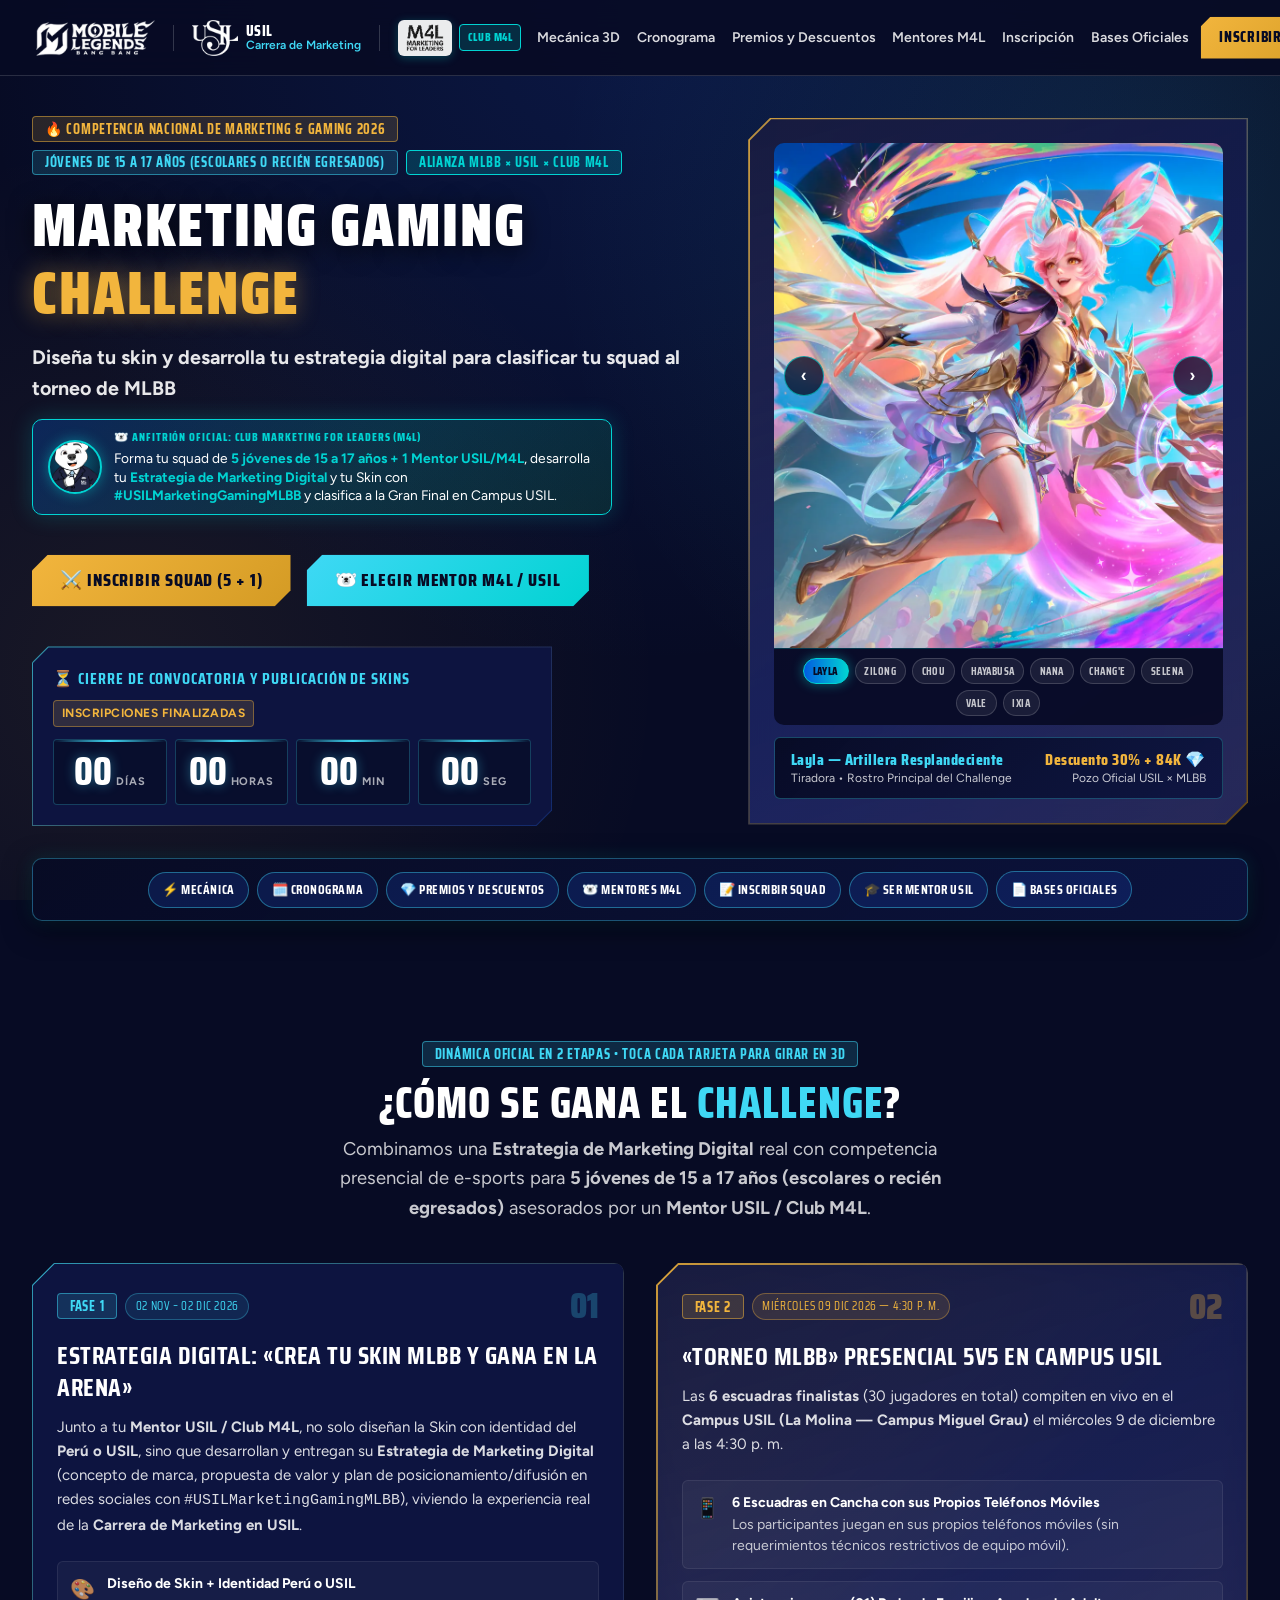
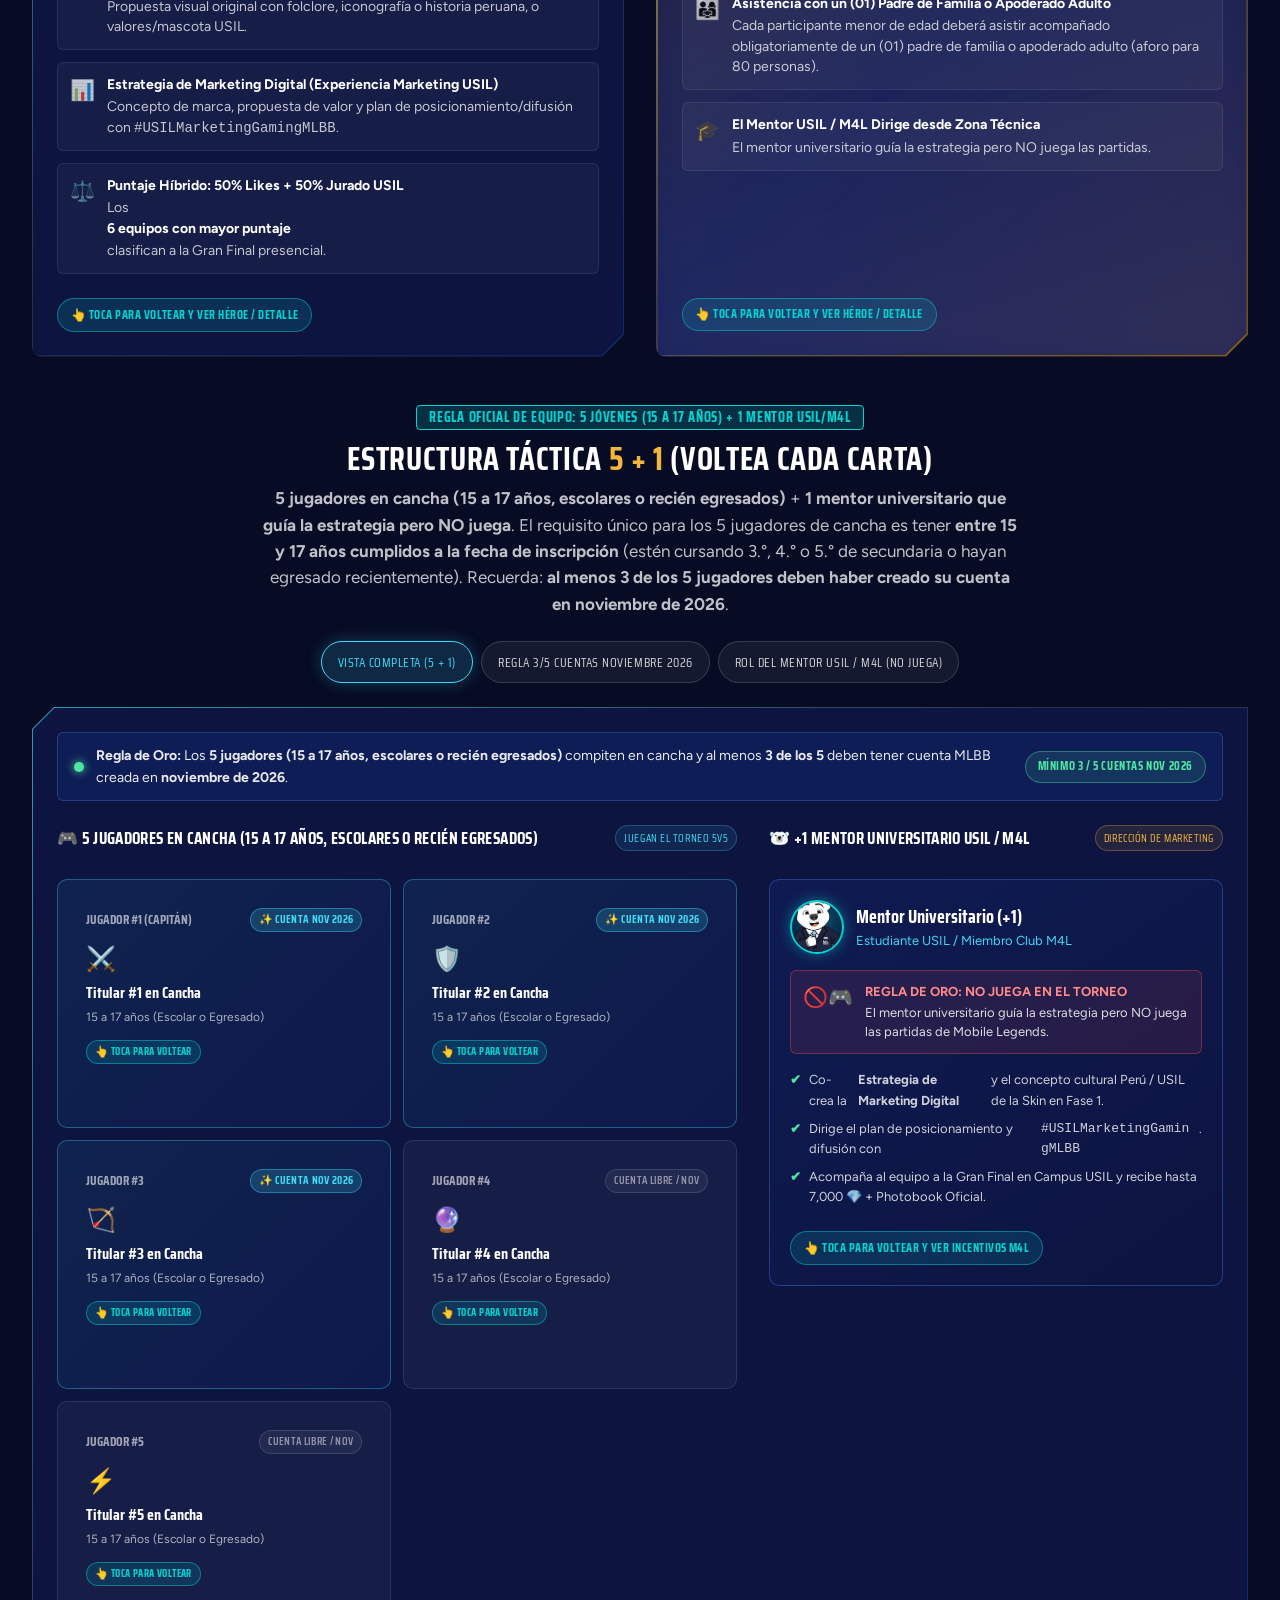
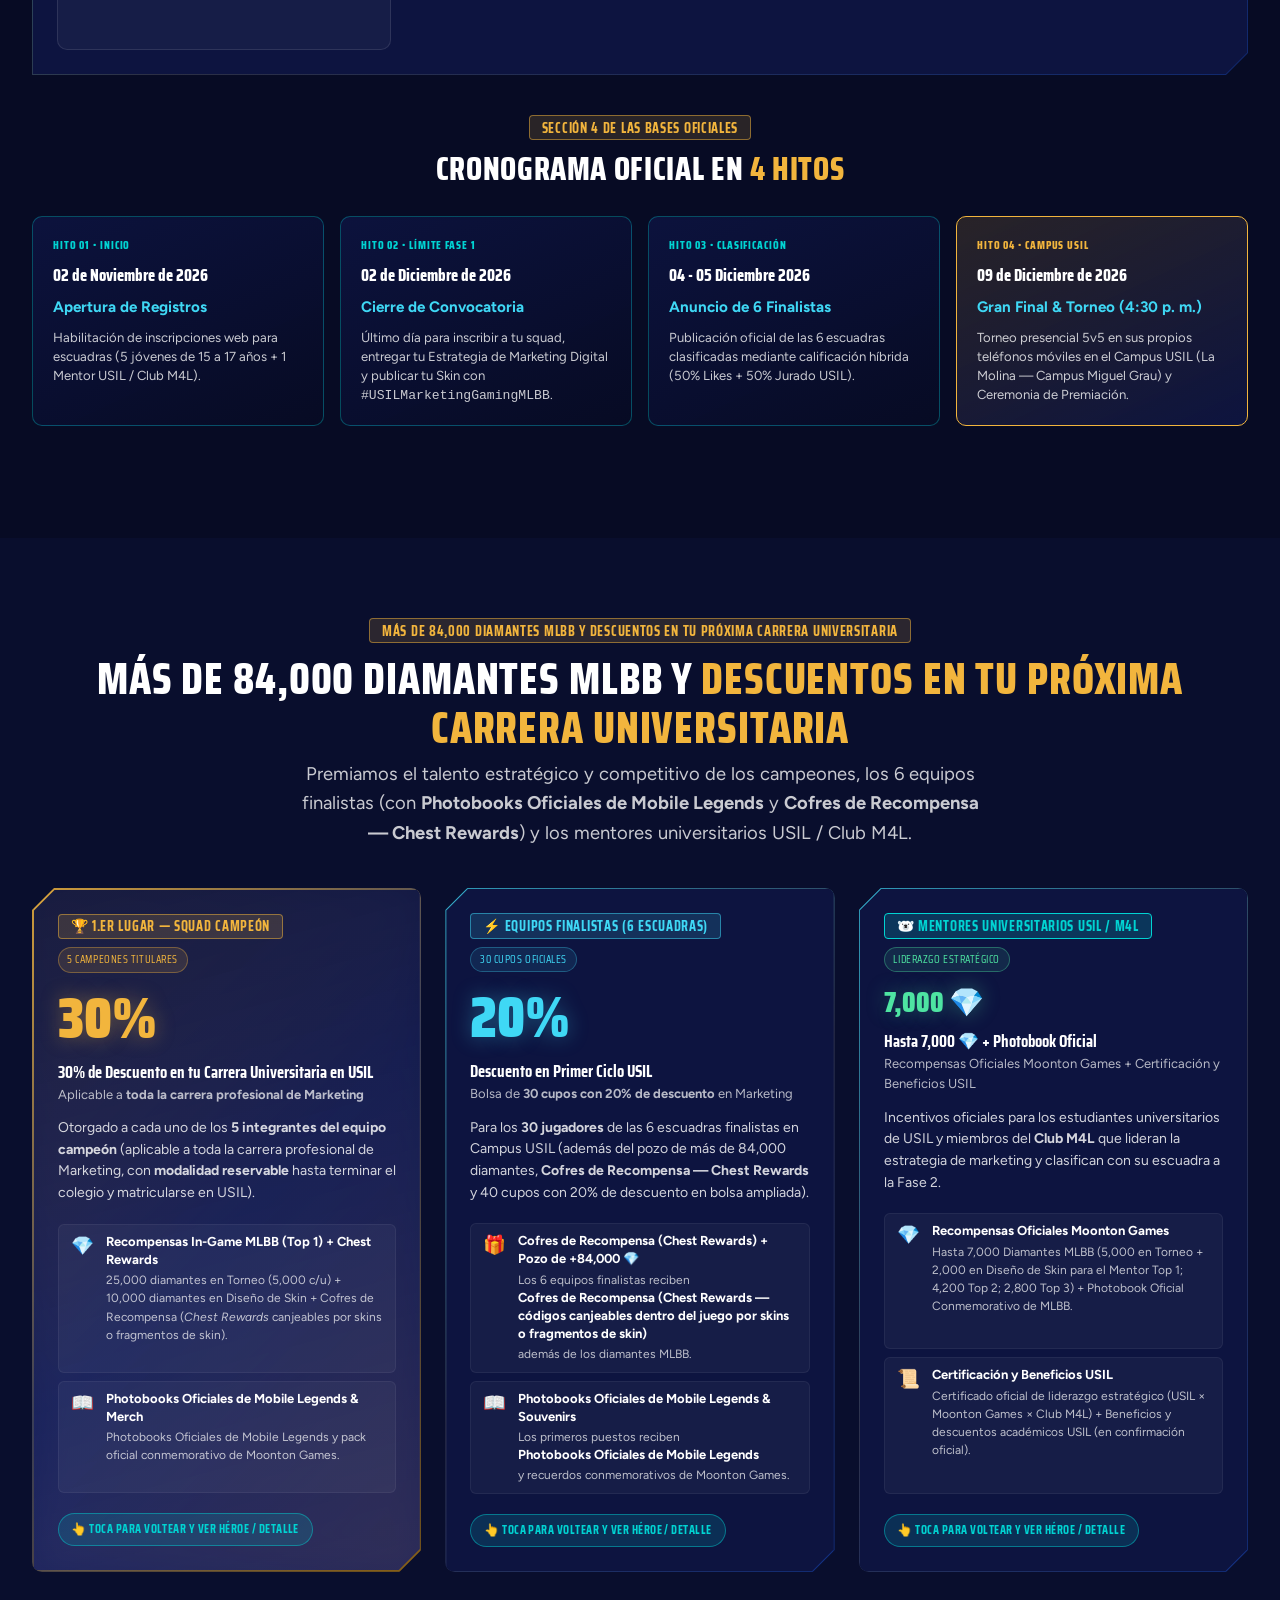
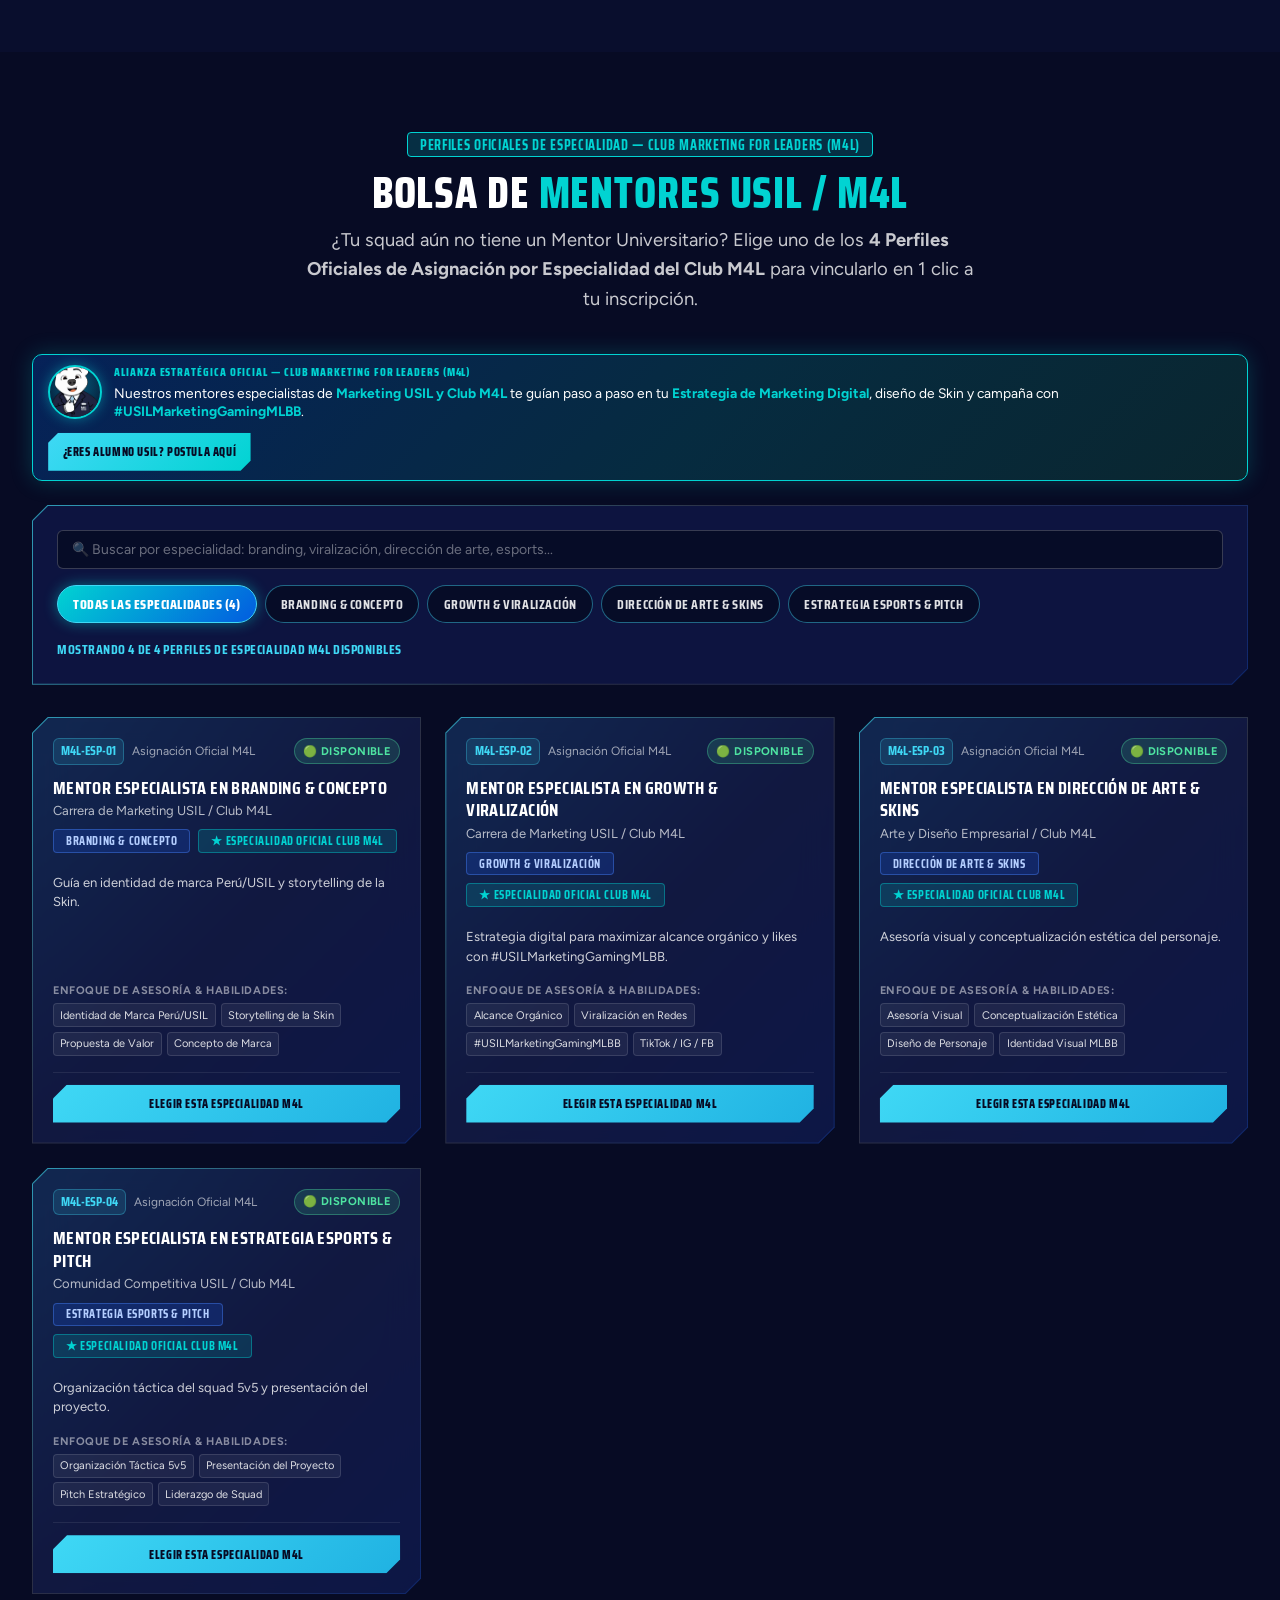
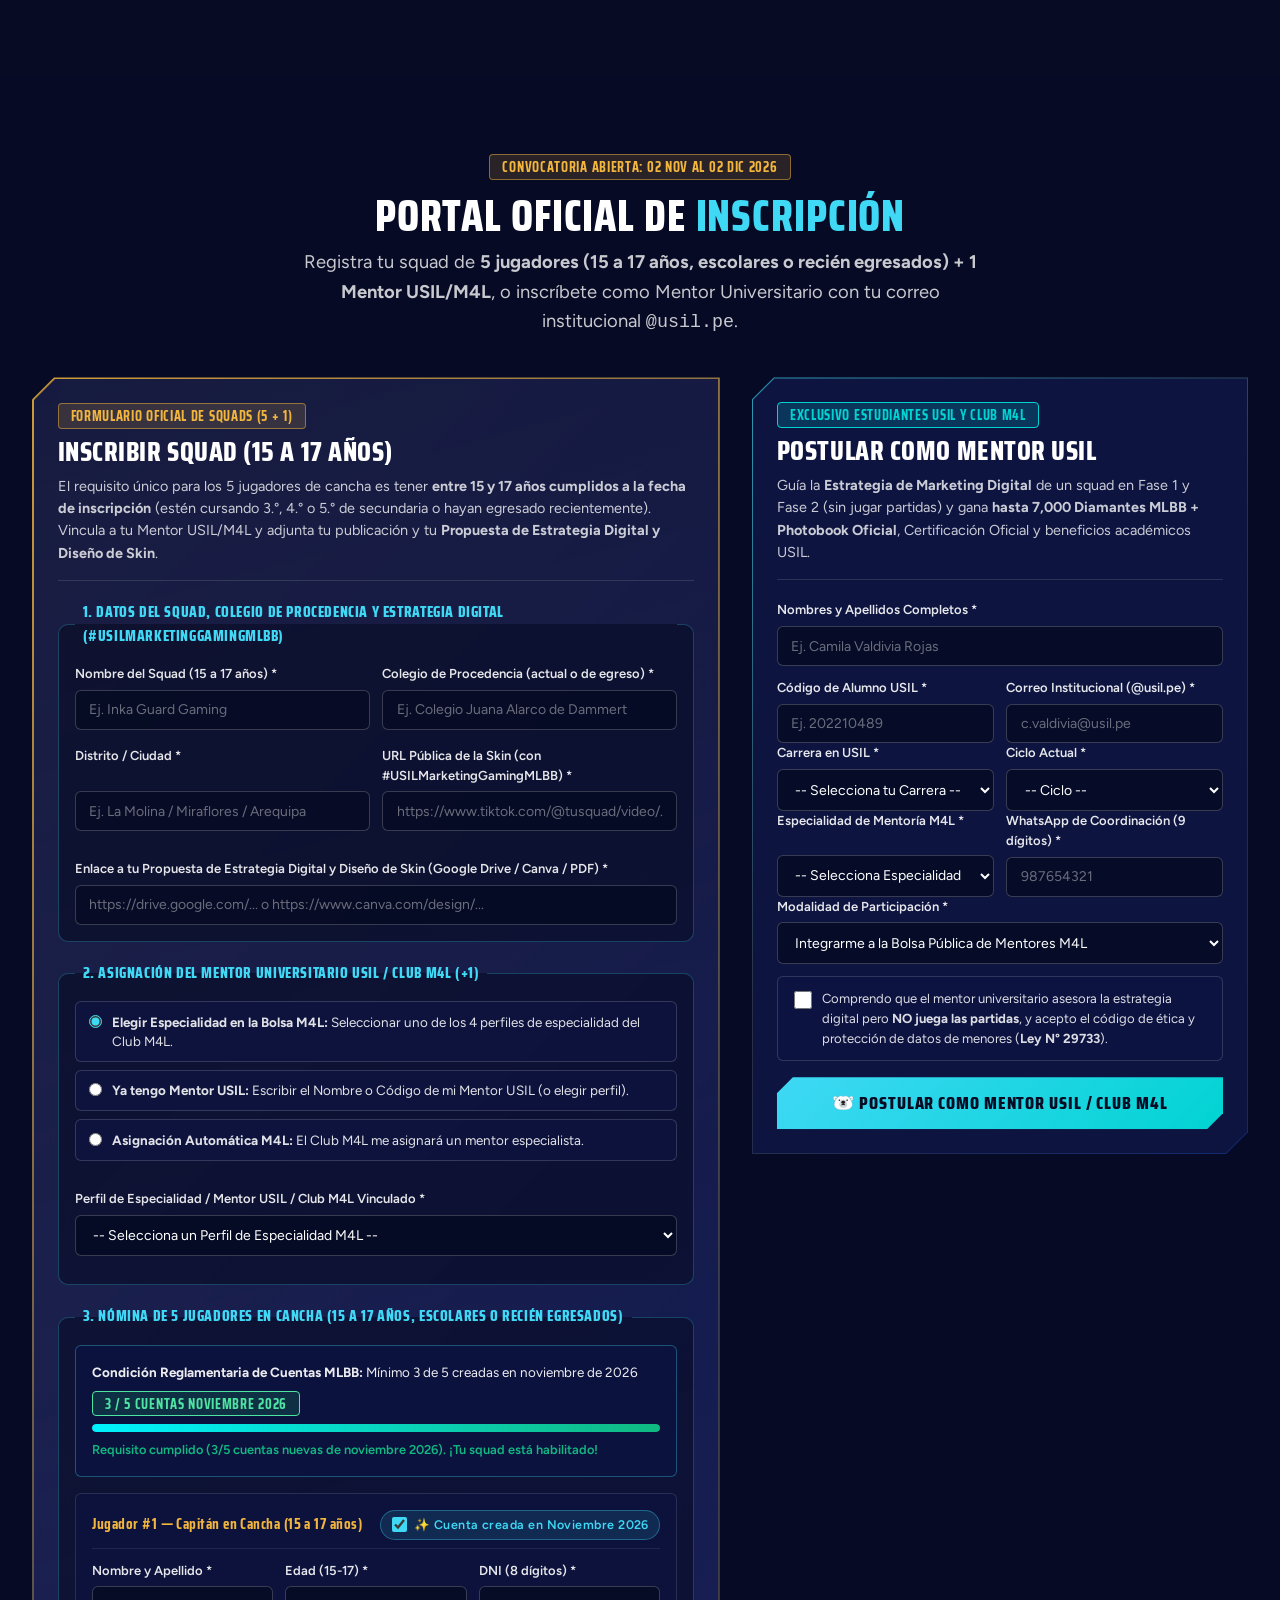
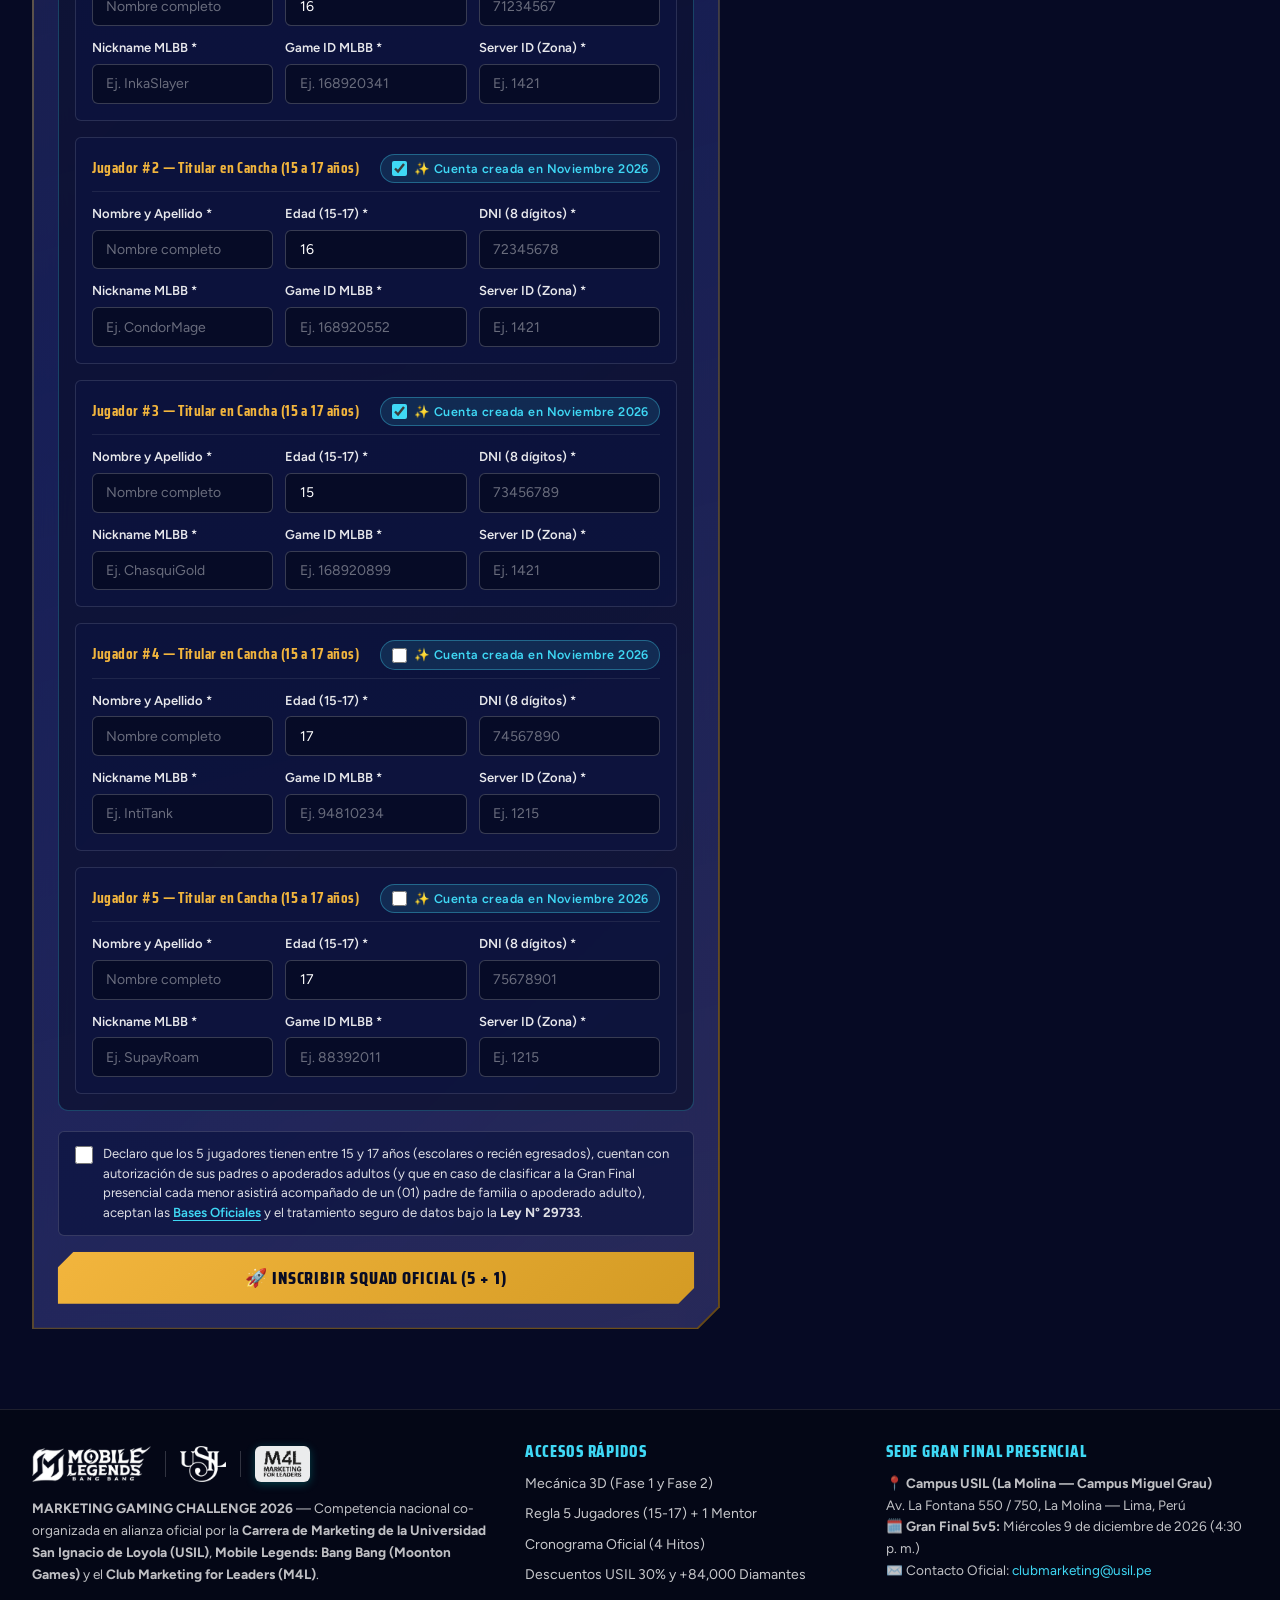
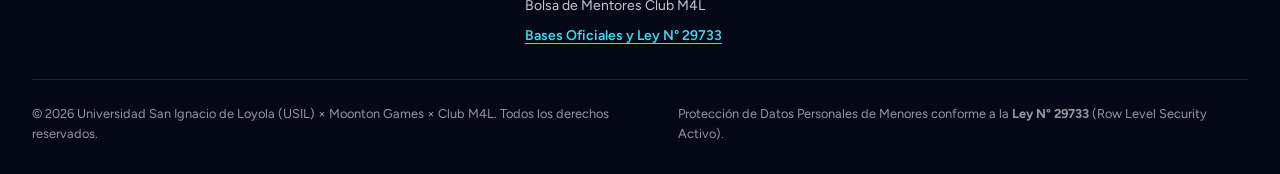
==== commit a4fb1f63: "fix(v6): harden mentor mode state transitions, strategy_doc_link validation, and smooth-scroll ancho" ====
--- a/index.html
+++ b/index.html
@@ -422,7 +422,7 @@
                       <span class="deliv-icon" aria-hidden="true">👨‍👩‍👧</span>
                       <div>
                         <strong>Asistencia con un (01) Padre de Familia o Apoderado Adulto</strong>
-                        <span>Cada participante menor de edad debe asistir acompañado obligatoriamente de un (01) padre de familia o apoderado adulto (aforo para 80 personas).</span>
+                        <span>Cada participante menor de edad deberá asistir acompañado obligatoriamente de un (01) padre de familia o apoderado adulto (aforo para 80 personas).</span>
                       </div>
                     </div>
                     <div class="deliverable-item">
@@ -446,7 +446,7 @@
                   <ul class="flip-back-bullets">
                     <li><span>⚡</span> <span><strong>Clasificados:</strong> 6 escuadras finalistas anunciadas entre el 04 y 05 de diciembre de 2026.</span></li>
                     <li><span>⚡</span> <span><strong>Equipos Móviles Propios:</strong> Partidas 5v5 en el Campus USIL; los participantes juegan en sus propios teléfonos móviles (sin requerimientos técnicos restrictivos de equipo móvil).</span></li>
-                    <li><span>⚡</span> <span><strong>Requisito Presencial (09 Dic, 4:30 p. m.):</strong> Cada participante menor de edad debe asistir acompañado obligatoriamente de un (01) padre de familia o apoderado adulto (aforo para 80 personas).</span></li>
+                    <li><span>⚡</span> <span><strong>Requisito Presencial (09 Dic, 4:30 p. m.):</strong> Cada participante menor de edad deberá asistir acompañado obligatoriamente de un (01) padre de familia o apoderado adulto (aforo para 80 personas).</span></li>
                     <li><span>⚡</span> <span><strong>Pozo de Arena:</strong> 60,000 diamantes en Torneo + 30% de Descuento en tu Carrera Universitaria en USIL para el Squad Campeón.</span></li>
                   </ul>
                   <div class="flip-cta-pill">🔄 Toca para volver al frente</div>
@@ -470,7 +470,7 @@
               ESTRUCTURA TÁCTICA <span style="color: var(--gold);">5 + 1</span> (VOLTEA CADA CARTA)
             </h3>
             <p class="team-visualizer-subtitle">
-              <strong>5 jugadores en cancha (15 a 17 años, escolares o recién egresados)</strong> + <strong>1 mentor universitario que guía la estrategia pero NO juega</strong>. El único requisito para los 5 jugadores de cancha es tener <strong>entre 15 y 17 años de edad</strong> a la fecha de inscripción (ya sea que estén cursando 3.°, 4.° o 5.° de secundaria o sean recién egresados del colegio). Recuerda: <strong>al menos 3 de los 5 jugadores deben haber creado su cuenta en noviembre de 2026</strong>.
+              <strong>5 jugadores en cancha (15 a 17 años, escolares o recién egresados)</strong> + <strong>1 mentor universitario que guía la estrategia pero NO juega</strong>. El requisito único para los 5 jugadores de cancha es tener <strong>entre 15 y 17 años cumplidos a la fecha de inscripción</strong> (estén cursando 3.°, 4.° o 5.° de secundaria o hayan egresado recientemente). Recuerda: <strong>al menos 3 de los 5 jugadores deben haber creado su cuenta en noviembre de 2026</strong>.
             </p>
           </div>
 
@@ -1019,7 +1019,7 @@
             </div>
 
             <div class="mentor-count-status" id="mentoresCountLabel">
-              Mostrando 4 de 4 especialidades M4L disponibles
+              Mostrando 4 de 4 perfiles de especialidad M4L disponibles
             </div>
           </div>
         </div>
@@ -1062,7 +1062,7 @@
                   <span class="badge badge-gold">Formulario Oficial de Squads (5 + 1)</span>
                   <h3 class="form-panel-title">Inscribir Squad (15 a 17 años)</h3>
                   <p class="form-panel-sub">
-                    El único requisito para los 5 jugadores de cancha es tener <strong>entre 15 y 17 años de edad</strong> a la fecha de inscripción (ya sea que estén cursando 3.°, 4.° o 5.° de secundaria o sean recién egresados del colegio). Vincula a tu Mentor USIL/M4L y adjunta tu publicación y tu <strong>Propuesta de Estrategia Digital y Diseño de Skin</strong>.
+                    El requisito único para los 5 jugadores de cancha es tener <strong>entre 15 y 17 años cumplidos a la fecha de inscripción</strong> (estén cursando 3.°, 4.° o 5.° de secundaria o hayan egresado recientemente). Vincula a tu Mentor USIL/M4L y adjunta tu publicación y tu <strong>Propuesta de Estrategia Digital y Diseño de Skin</strong>.
                   </p>
                 </div>
 
@@ -1461,7 +1461,7 @@
                     <label for="mentorRegTypeSelect" class="form-label">Modalidad de Participación *</label>
                     <select id="mentorRegTypeSelect" name="mentor_reg_type" class="form-input form-select">
                       <option value="Bolsa Pública M4L">Integrarme a la Bolsa Pública de Mentores M4L</option>
-                      <option value="Squad Escolar Propio">Ya coordino con un squad específico</option>
+                      <option value="Squad Propio (15 a 17 años)">Ya coordino con un squad específico</option>
                     </select>
                   </div>
 
@@ -1585,7 +1585,7 @@
           <div class="legal-clause">
             <h4>Cláusula 2: Conformación de Equipos (5+1), Inclusión de Jóvenes de 15 a 17 años y Cuentas Nuevas de Noviembre 2026</h4>
             <p>
-              Cada equipo participante está conformado por <strong>6 integrantes</strong>: <strong>5 jugadores en cancha (15 a 17 años, escolares o recién egresados)</strong> + <strong>1 mentor universitario que guía la estrategia pero NO juega</strong> las partidas del torneo. <strong>Requisito Único de Edad:</strong> El único requisito para los 5 jugadores de cancha es tener <strong>entre 15 y 17 años de edad</strong> a la fecha de inscripción, ya sea que estén cursando 3.°, 4.° o 5.° de secundaria o sean recién egresados del colegio. <strong>Condición Reglamentaria de Cuentas:</strong> Es requisito obligatorio que <strong>al menos 3 de los 5 jugadores deben haber creado su cuenta en noviembre de 2026</strong> (nuevos ID de jugador verificables).
+              Cada equipo participante está conformado por <strong>6 integrantes</strong>: <strong>5 jugadores en cancha (15 a 17 años, escolares o recién egresados)</strong> + <strong>1 mentor universitario que guía la estrategia pero NO juega</strong> las partidas del torneo. <strong>Requisito Único de Edad:</strong> El requisito único para los 5 jugadores de cancha es tener <strong>entre 15 y 17 años cumplidos a la fecha de inscripción</strong> (estén cursando 3.°, 4.° o 5.° de secundaria o hayan egresado recientemente). <strong>Condición Reglamentaria de Cuentas:</strong> Es requisito obligatorio que <strong>al menos 3 de los 5 jugadores deben haber creado su cuenta en noviembre de 2026</strong> (nuevos ID de jugador verificables).
             </p>
           </div>
 
@@ -1658,7 +1658,7 @@
           const isOpen = drawer.classList.toggle('is-open');
           toggleBtn.setAttribute('aria-expanded', isOpen ? 'true' : 'false');
         });
-        drawer.querySelectorAll('a').forEach(link => {
+        drawer.querySelectorAll('a, button').forEach(link => {
           link.addEventListener('click', () => {
             drawer.classList.remove('is-open');
             toggleBtn.setAttribute('aria-expanded', 'false');
--- a/css/tokens.css
+++ b/css/tokens.css
@@ -1,6 +1,6 @@
 /* ==========================================================================
-   Design Tokens - "Crea la skin, gana la arena"
-   Tripartite Alliance: MLBB 10th Anniversary × USIL Marketing 20 Años × Club M4L
+   Design Tokens - "MARKETING GAMING CHALLENGE 2026"
+   Tripartite Alliance: Mobile Legends: Bang Bang × USIL Carrera de Marketing × Club M4L
    ========================================================================== */
 
 @import url('https://fonts.googleapis.com/css2?family=Figtree:ital,wght@0,300..900;1,300..900&family=Saira+Condensed:wght@400;500;600;700;800;900&family=JetBrains+Mono:wght@400;500;700&display=swap');
--- a/css/layout.css
+++ b/css/layout.css
@@ -17,8 +17,14 @@
 html {
   font-size: 16px;
   scroll-behavior: smooth;
+  scroll-padding-top: calc(var(--header-height) + var(--sp-4));
   -webkit-text-size-adjust: 100%;
   overflow-x: hidden;
+}
+
+section[id],
+div[id] {
+  scroll-margin-top: calc(var(--header-height) + var(--sp-4));
 }
 
 body {
--- a/css/components.css
+++ b/css/components.css
@@ -2706,7 +2706,7 @@
    - Club M4L Polar Bear Host & Alliance Seal (#01D3D2, #025CE0, #137C53)
    - Interactive Hero Character Carousel (Layla, Zilong, Chou, Hayabusa, Nana, Chang'e, Selena, Vale, Ixia)
    - Interactive 3D Flip Cards (transform-style: preserve-3d, rotateY(180deg))
-   - Official 4-Milestone Timeline (Cronograma V3)
+   - Official 4-Milestone Timeline (Cronograma Oficial)
    ========================================================================== */
 
 /* --- Club M4L Polar Bear Host Badge & Co-Organization Seal --- */
@@ -3035,7 +3035,7 @@
   height: auto;
 }
 
-/* --- Official 4-Milestone Timeline (Cronograma Oficial V3) --- */
+/* --- Official 4-Milestone Timeline (Cronograma Oficial) --- */
 .timeline-4-section {
   margin-top: var(--sp-10);
   margin-bottom: var(--sp-8);
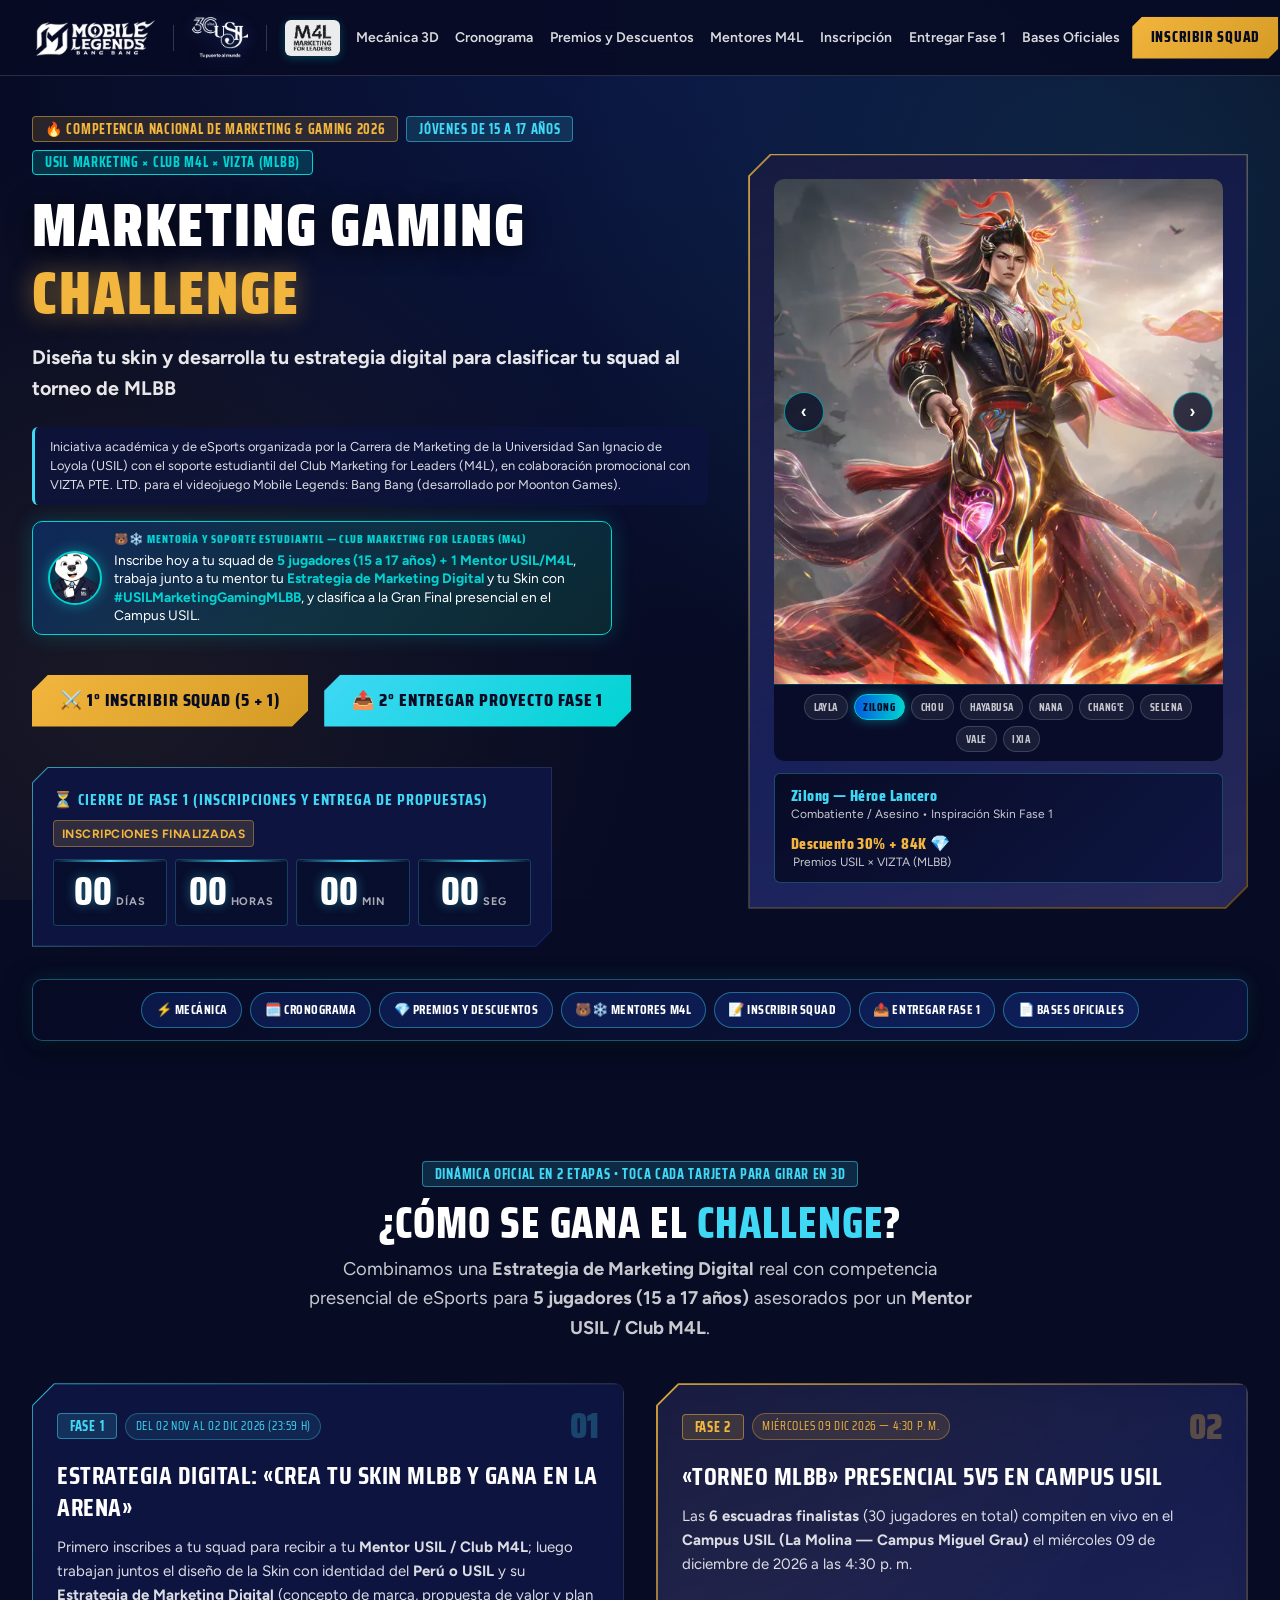
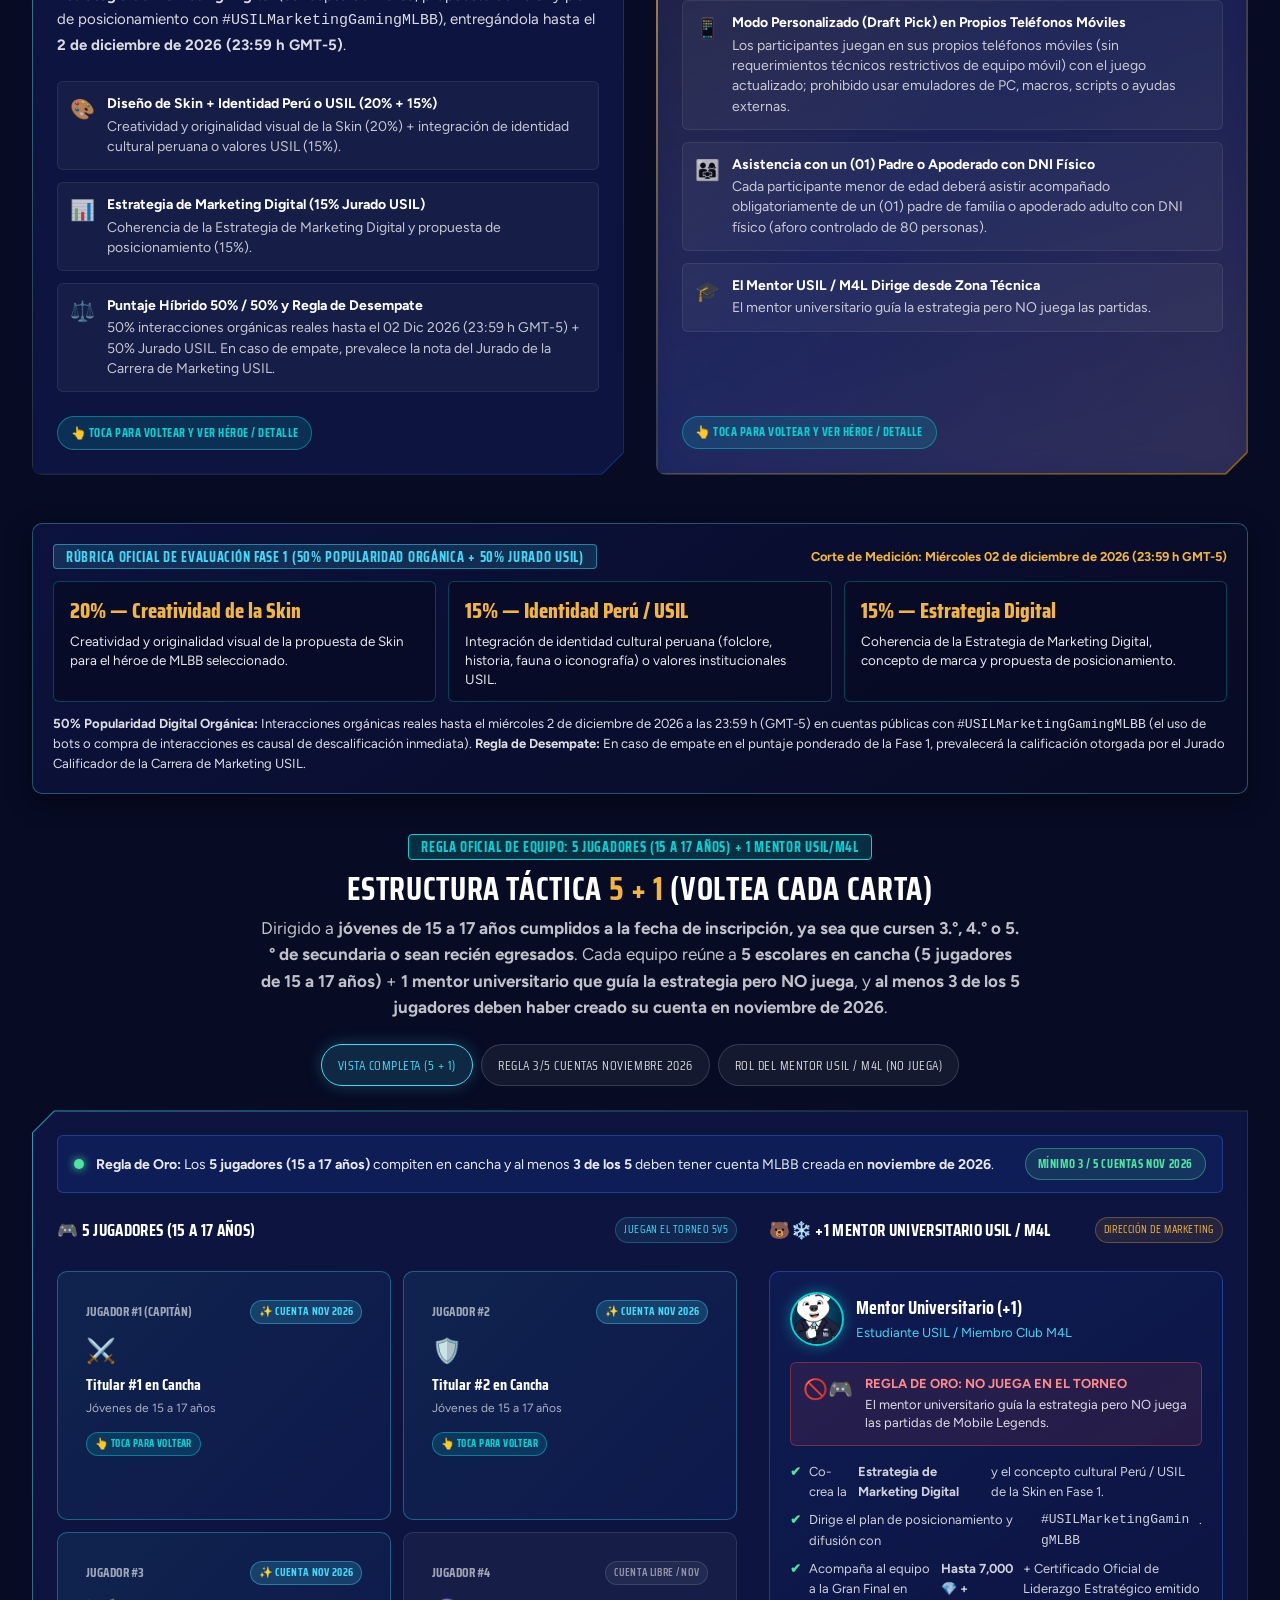
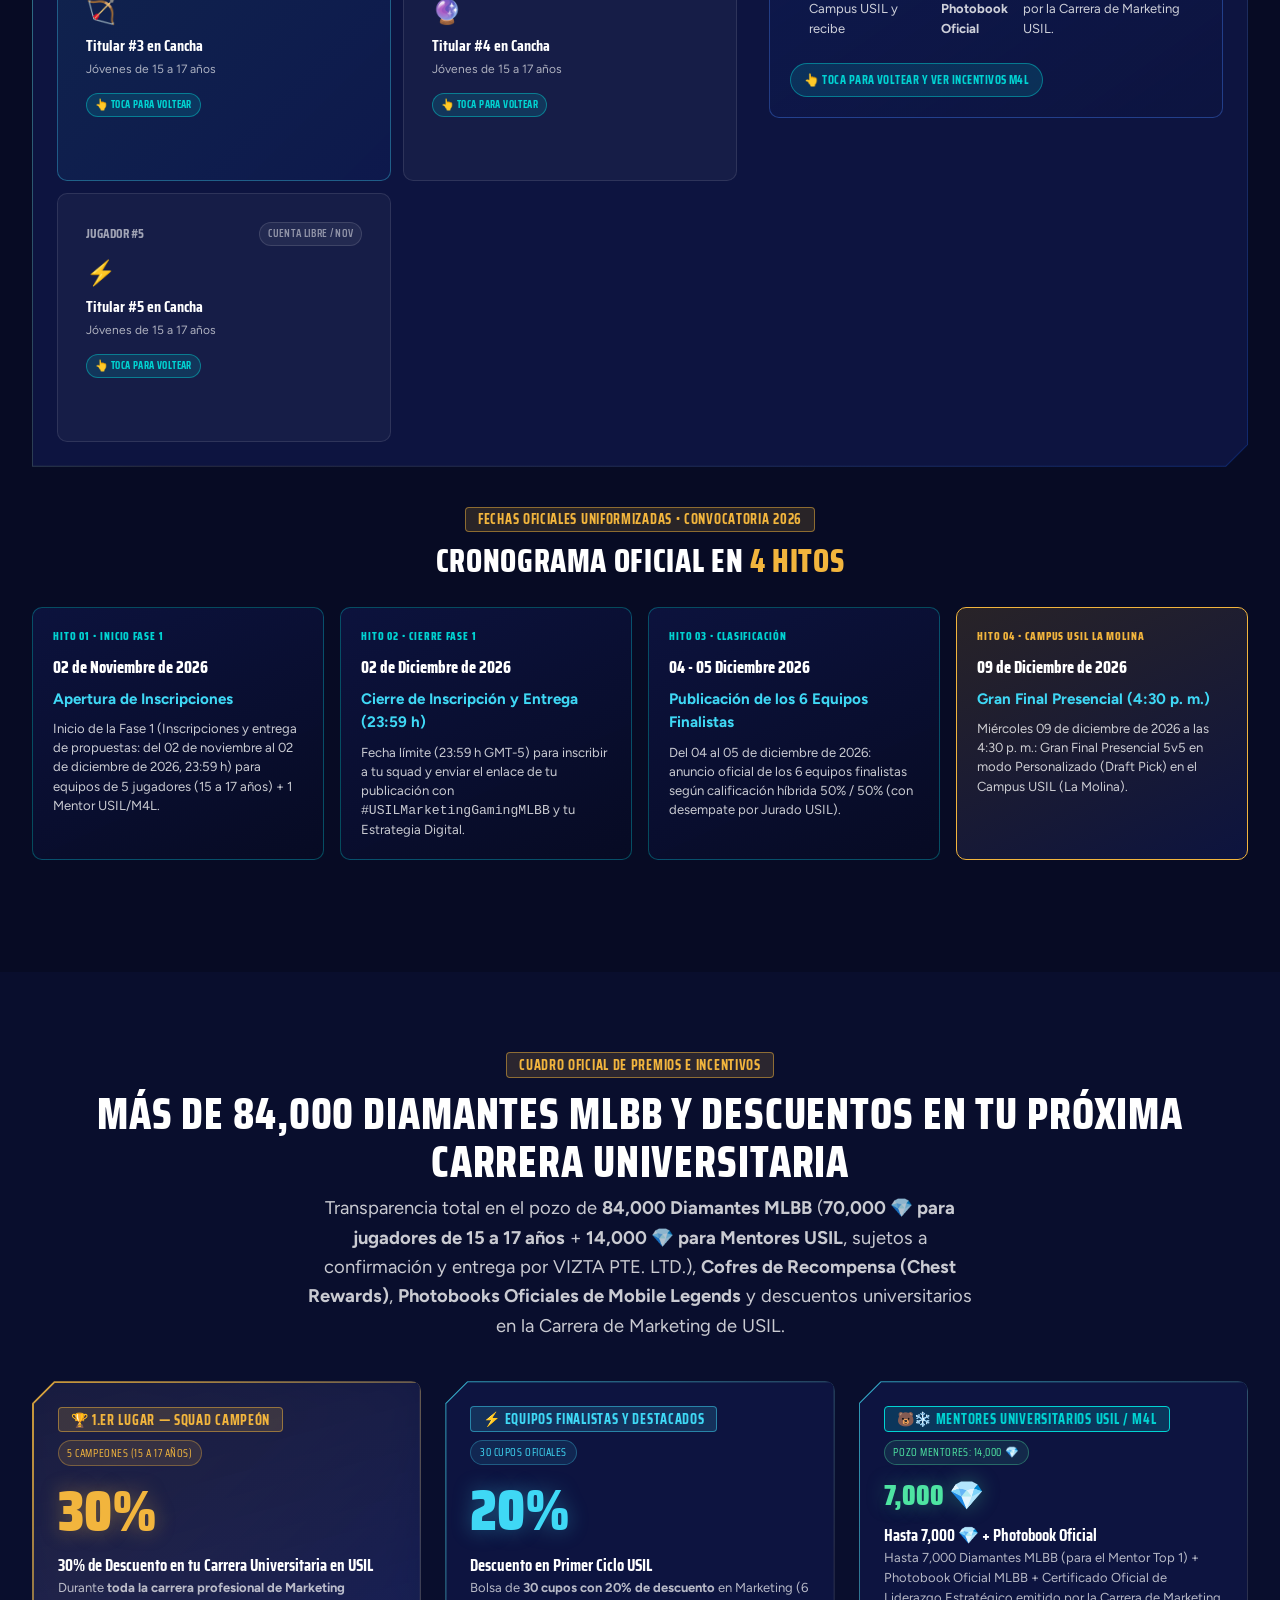
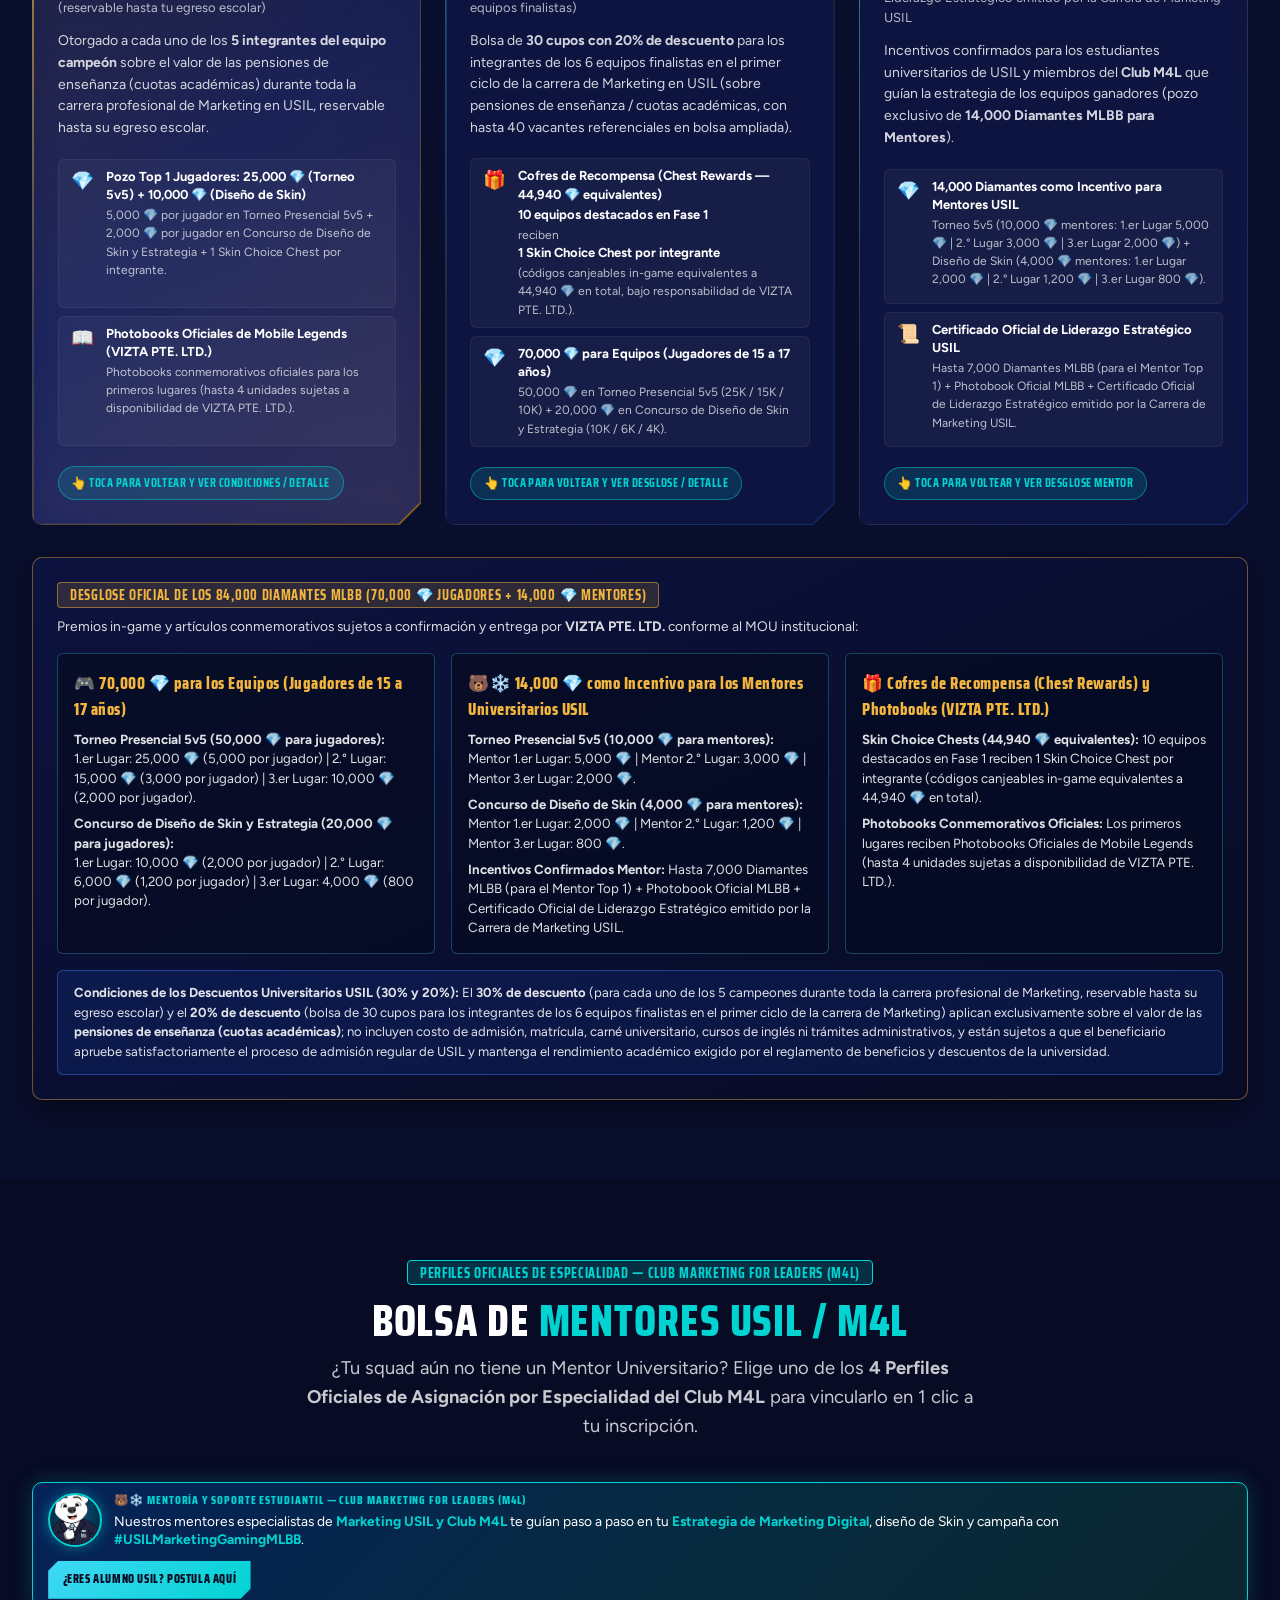
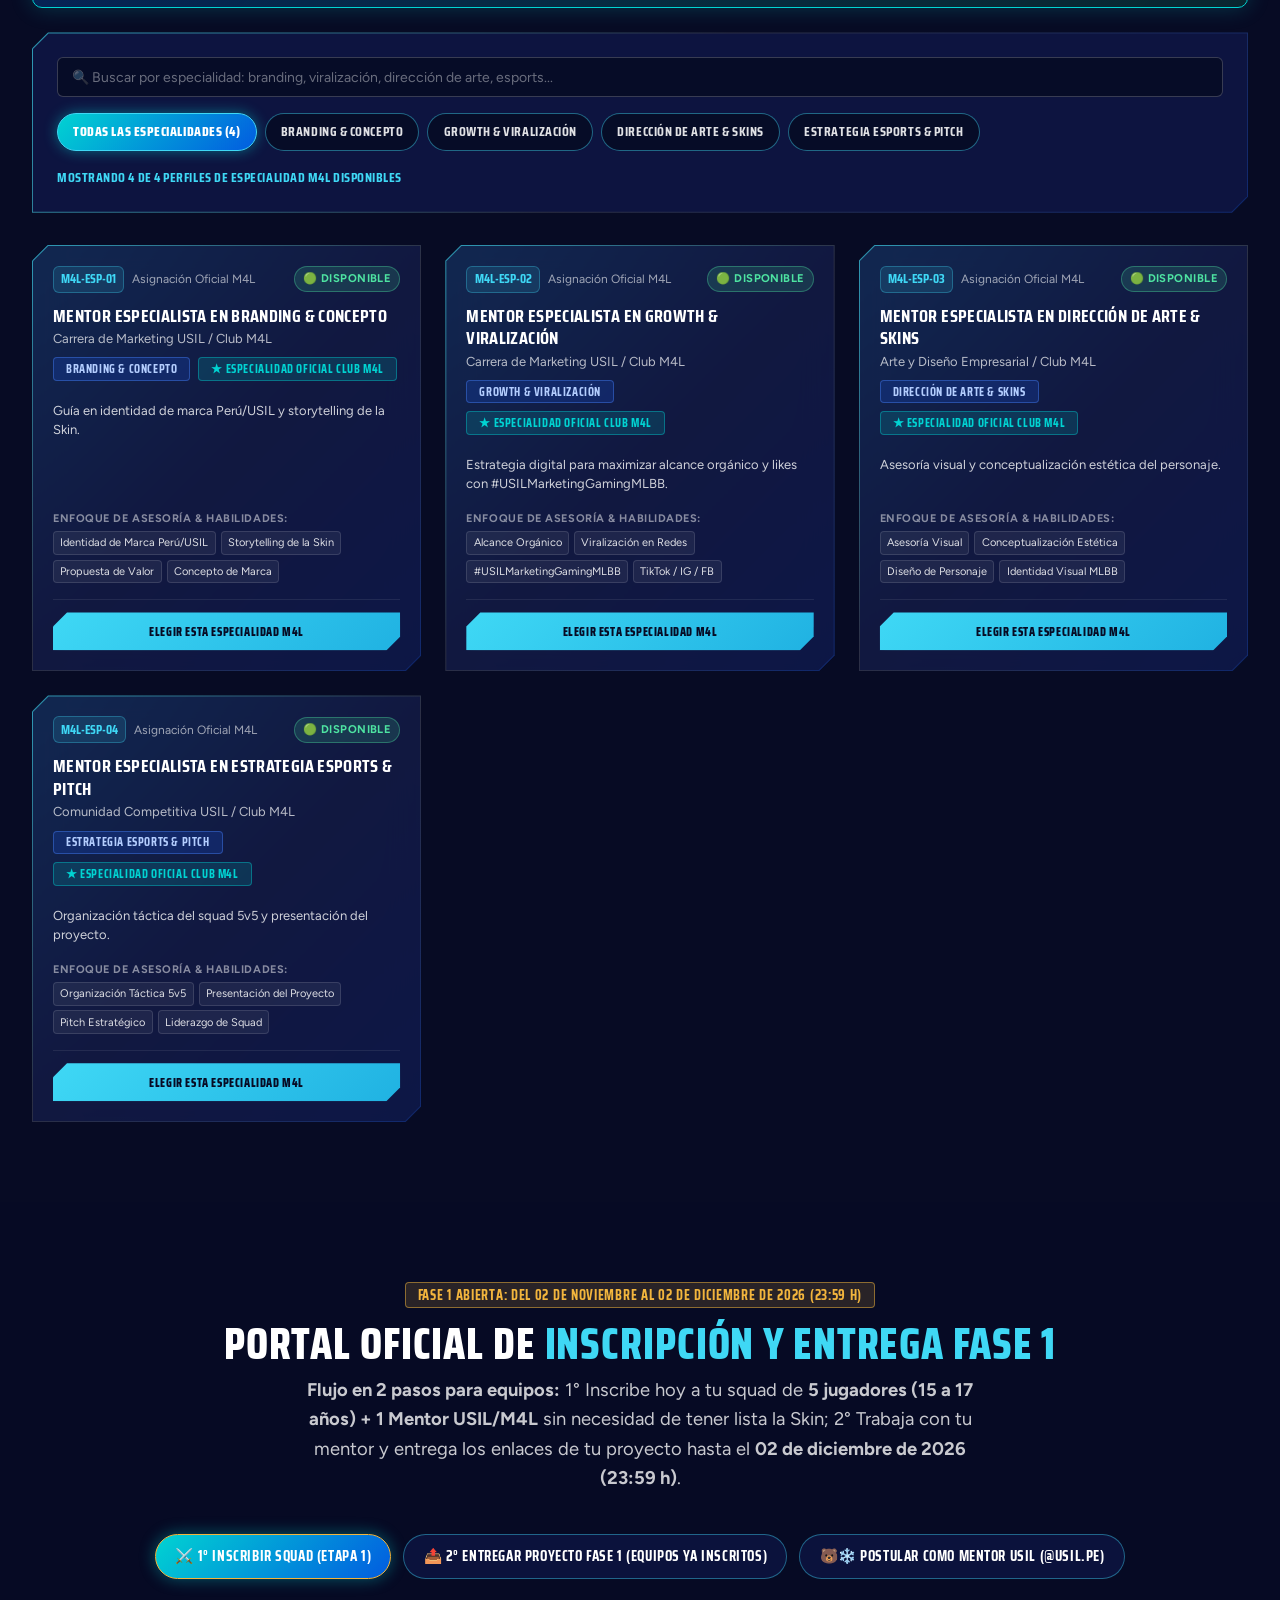
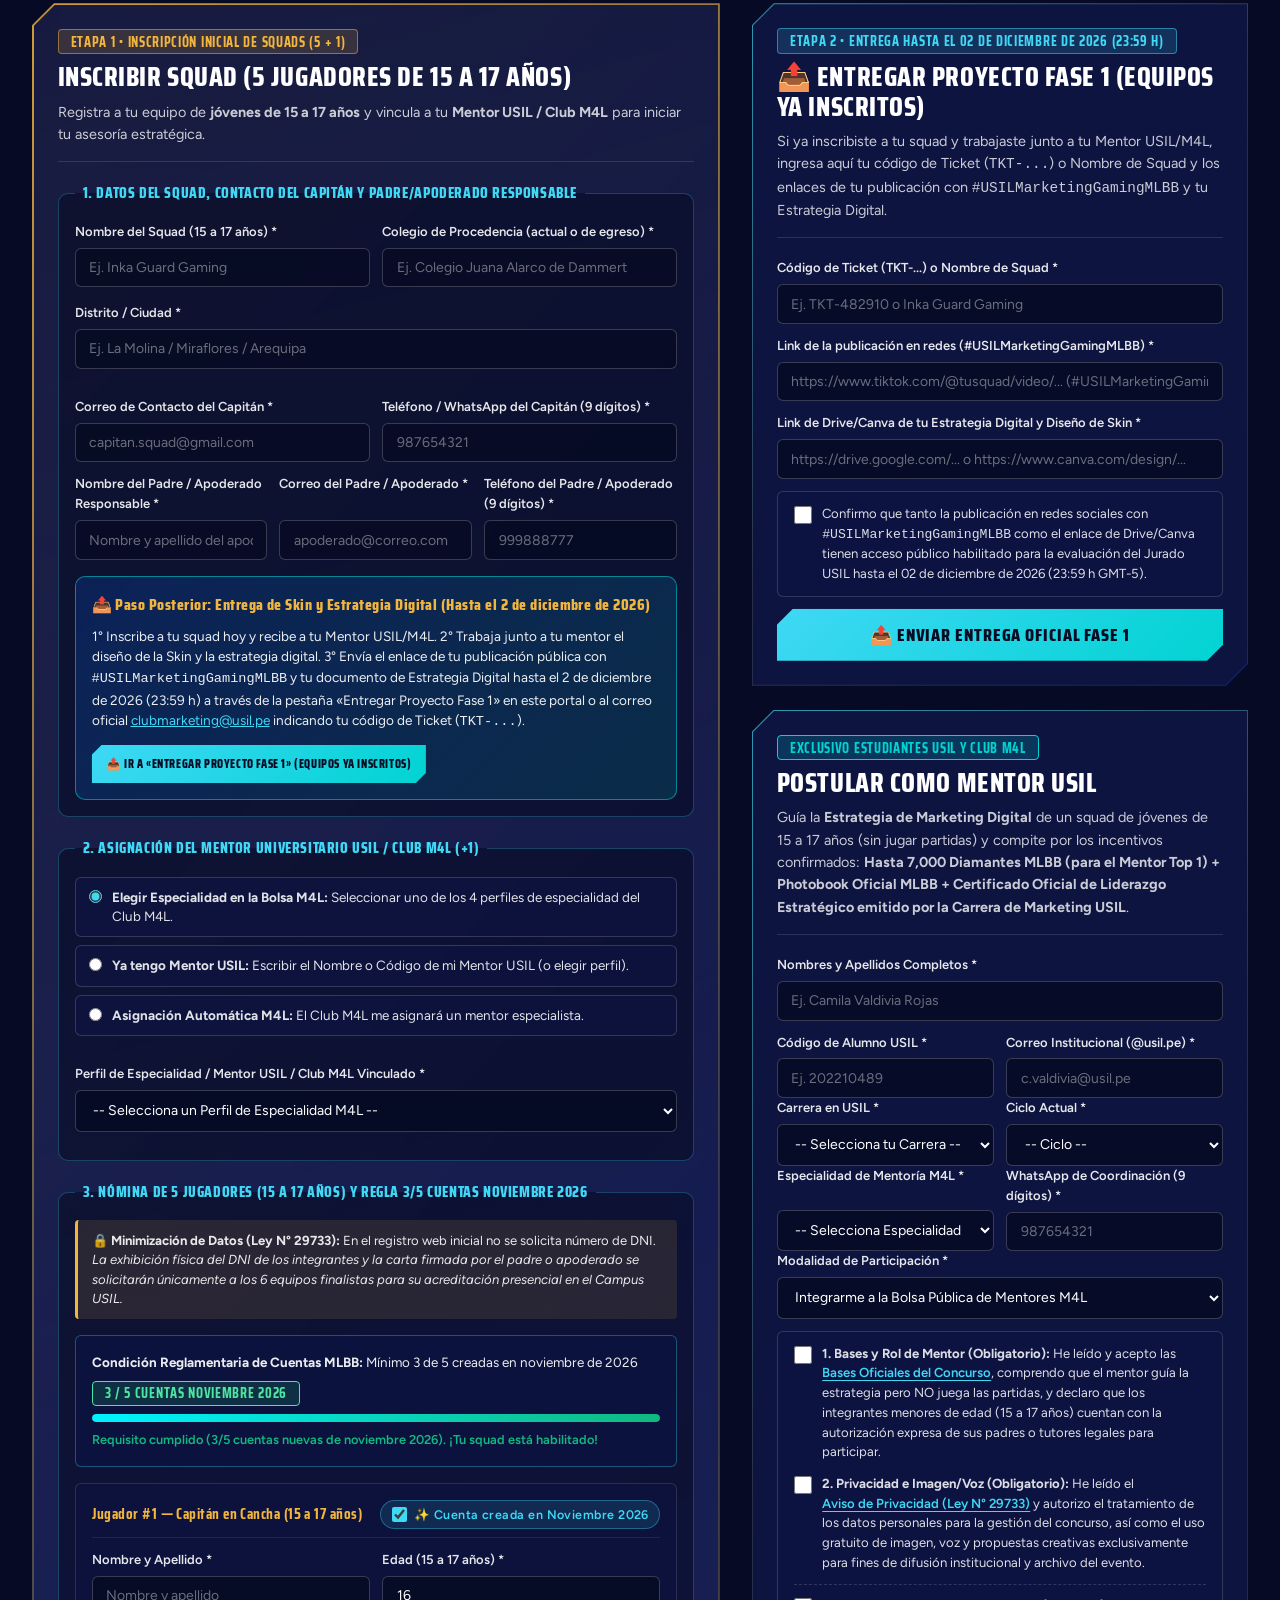
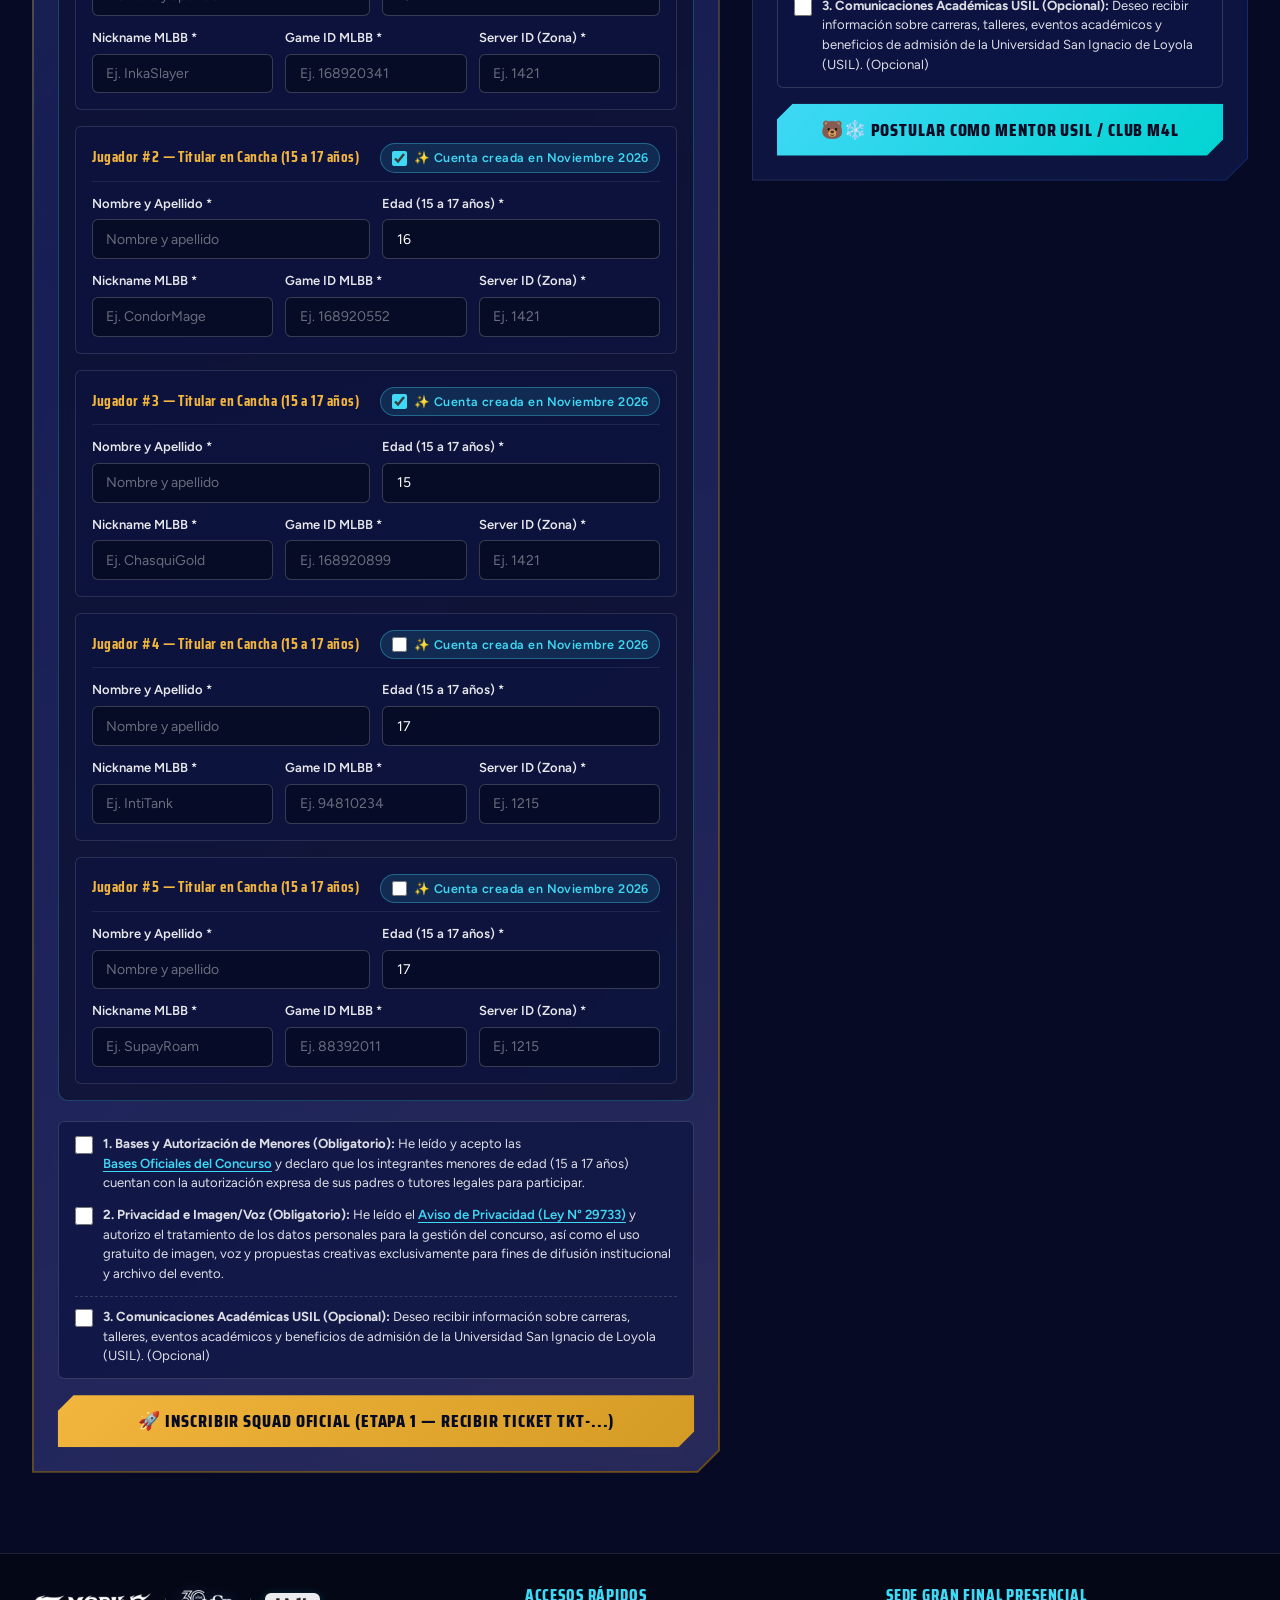
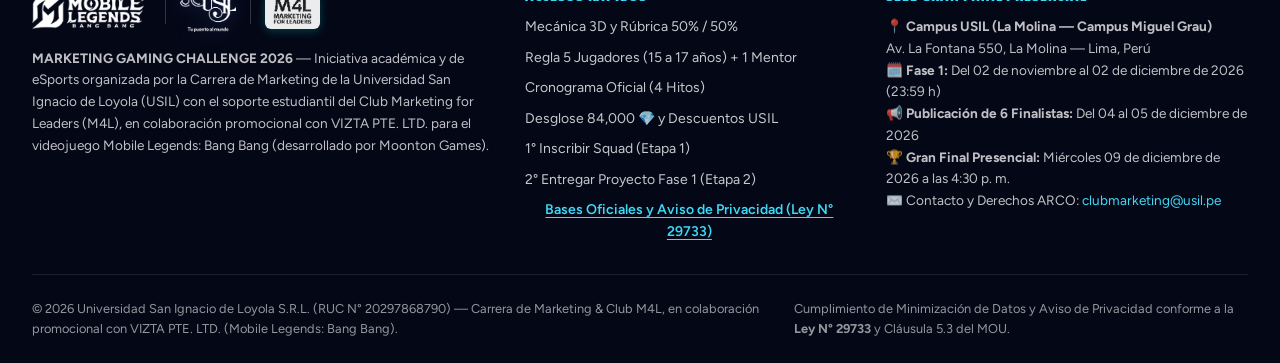
==== commit 81098c07: "feat(v6.2): adecuacion legal al MOU USIL-VIZTA, minimizacion de datos Ley 29733 y separacion flujo E" ====
--- a/index.html
+++ b/index.html
@@ -3,8 +3,8 @@
 <head>
   <meta charset="UTF-8">
   <meta name="viewport" content="width=device-width, initial-scale=1.0">
-  <title>MARKETING GAMING CHALLENGE 2026 | Alianza Oficial MLBB × USIL Marketing × Club M4L</title>
-  <meta name="description" content="Diseña tu skin y desarrolla tu estrategia digital para clasificar tu squad al torneo de MLBB. Competencia nacional para jóvenes de 15 a 17 años co-organizada por USIL Carrera de Marketing, Mobile Legends: Bang Bang y Club M4L.">
+  <title>MARKETING GAMING CHALLENGE 2026 | Carrera de Marketing USIL × Club M4L × Mobile Legends: Bang Bang</title>
+  <meta name="description" content="Iniciativa académica y de eSports organizada por la Carrera de Marketing de la Universidad San Ignacio de Loyola (USIL) con el soporte estudiantil del Club Marketing for Leaders (M4L), en colaboración promocional con VIZTA PTE. LTD. para el videojuego Mobile Legends: Bang Bang (desarrollado por Moonton Games). Diseña tu skin y desarrolla tu estrategia digital para clasificar tu squad al torneo de MLBB.">
 
   <!-- Google Fonts: Saira Condensed (Display Esports) & Figtree (UI Body) -->
   <link rel="preconnect" href="https://fonts.googleapis.com">
@@ -23,36 +23,31 @@
   <a href="#main-content" class="skip-link">Saltar al contenido principal</a>
 
   <!-- ========================================================================
-       STICKY HEADER: ALIANZA OFICIAL MLBB × USIL MARKETING × CLUB M4L
+       STICKY HEADER: INICIATIVA USIL CARRERA DE MARKETING × CLUB M4L × MLBB
        Logos embebidos en Base64 para cero imágenes rotas en cualquier entorno
        ======================================================================== -->
   <header class="site-header" role="banner">
     <div class="container header-inner">
       
-      <!-- Triple Co-Branding Lockup (Base64 Embedded + Clean Alliance) -->
-      <div class="brand-lockup" aria-label="Alianza Oficial Mobile Legends: Bang Bang, USIL Carrera de Marketing y Club M4L">
+      <!-- Triple Co-Branding Lockup (Base64 Embedded — Clean Visual Lockup without Redundant Text) -->
+      <div class="brand-lockup" aria-label="Iniciativa académica y de eSports organizada por la Carrera de Marketing de la Universidad San Ignacio de Loyola (USIL) con el soporte estudiantil del Club Marketing for Leaders (M4L), en colaboración promocional con VIZTA PTE. LTD. para el videojuego Mobile Legends: Bang Bang (desarrollado por Moonton Games).">
         <!-- Brand 1: Mobile Legends: Bang Bang -->
-        <a href="#inicio" class="brand-item brand-mlbb" title="Mobile Legends: Bang Bang — Moonton Games">
+        <a href="#inicio" class="brand-item brand-mlbb" title="Mobile Legends: Bang Bang — Colaboración promocional con VIZTA PTE. LTD. (desarrollado por Moonton Games)">
           <img src="[data-uri]" data-asset-src="assets/logos/mlbb_anniversary_white.png" alt="Logo Oficial Mobile Legends: Bang Bang" width="130" height="40">
         </a>
 
         <span class="brand-divider" aria-hidden="true"></span>
 
-        <!-- Brand 2: USIL Carrera de Marketing -->
-        <a href="#inicio" class="brand-item brand-usil" title="Universidad San Ignacio de Loyola — Carrera de Marketing">
-          <img src="[data-uri]" data-asset-src="assets/logos/usil_logo_white.png" alt="Logo USIL Carrera de Marketing" width="95" height="36">
-          <div class="brand-usil-text">
-            <span class="brand-usil-title">USIL</span>
-            <span class="brand-usil-sub">Carrera de Marketing</span>
-          </div>
+        <!-- Brand 2: USIL Oficial (Sin texto redundante pegado a la derecha) -->
+        <a href="#inicio" class="brand-item brand-usil brand-usil-30" title="Universidad San Ignacio de Loyola (USIL) — Carrera de Marketing">
+          <img src="[data-uri]" data-asset-src="assets/logos/usil_logo_white.png" alt="Logo Oficial Universidad San Ignacio de Loyola USIL Marketing" width="84" height="42">
         </a>
 
         <span class="brand-divider" aria-hidden="true"></span>
 
-        <!-- Brand 3: Club Marketing for Leaders (M4L) + Oso Polar -->
-        <a href="#bolsa-mentores" class="brand-item brand-m4l" title="Club Marketing for Leaders (M4L) — Co-Organizador Oficial">
-          <img src="[data-uri]" data-asset-src="assets/m4l/m4l_badge.png" alt="Logo Club Marketing for Leaders M4L" width="90" height="34">
-          <span class="brand-m4l-tag">Club M4L</span>
+        <!-- Brand 3: Club Marketing for Leaders (M4L) (Sin etiqueta redundante a la derecha) -->
+        <a href="#bolsa-mentores" class="brand-item brand-m4l" title="Club Marketing for Leaders (M4L) — Soporte Estudiantil USIL">
+          <img src="[data-uri]" data-asset-src="assets/m4l/m4l_badge.png" alt="Logo Club Marketing for Leaders M4L" width="94" height="34">
         </a>
       </div>
 
@@ -63,6 +58,7 @@
         <a href="#premios" class="nav-link">Premios y Descuentos</a>
         <a href="#bolsa-mentores" class="nav-link">Mentores M4L</a>
         <a href="#inscripcion" class="nav-link">Inscripción</a>
+        <a href="#entrega-fase1" class="nav-link">Entregar Fase 1</a>
         <button type="button" class="nav-link" data-open-bases-modal style="background:none;border:none;cursor:pointer;">Bases Oficiales</button>
       </nav>
 
@@ -96,7 +92,8 @@
         <a href="#cronograma-oficial" class="mobile-nav-link">Cronograma Oficial (4 Hitos)</a>
         <a href="#premios" class="mobile-nav-link">Premios y Descuentos USIL</a>
         <a href="#bolsa-mentores" class="mobile-nav-link">Bolsa de Mentores M4L</a>
-        <a href="#registro-escolar" class="mobile-nav-link">Inscribir Squad (15 a 17 años)</a>
+        <a href="#registro-escolar" class="mobile-nav-link">1° Inscribir Squad (5 jugadores 15 a 17 años)</a>
+        <a href="#entrega-fase1" class="mobile-nav-link">2° Entregar Proyecto Fase 1 (Equipos inscritos)</a>
         <a href="#postulacion-mentores" class="mobile-nav-link">Postular como Mentor USIL</a>
       </div>
       <div class="mobile-nav-cta">
@@ -121,17 +118,17 @@
     <section class="hero-section" id="inicio" aria-labelledby="hero-main-title" data-campaign-motto="Crea la skin, gana la arena">
       <div class="container hero-grid">
         
-        <!-- Left Column: High-Impact Copy, M4L Polar Host & Dual CTAs -->
+        <!-- Left Column: High-Impact Copy, M4L Polar Seal & Dual CTAs -->
         <div class="hero-content">
           <div class="hero-eyebrow-group">
             <span class="badge badge-gold">
               🔥 Competencia Nacional de Marketing &amp; Gaming 2026
             </span>
             <span class="badge badge-cyan">
-              Jóvenes de 15 a 17 años (Escolares o Recién Egresados)
+              Jóvenes de 15 a 17 años
             </span>
             <span class="badge badge-m4l">
-              Alianza MLBB × USIL × Club M4L
+              USIL Marketing × Club M4L × VIZTA (MLBB)
             </span>
           </div>
 
@@ -143,8 +140,12 @@
             <strong>Diseña tu skin y desarrolla tu estrategia digital para clasificar tu squad al torneo de MLBB</strong>
           </p>
 
-          <!-- Sello de Co-Organización Oficial con Mascota Oso Polar M4L (Base64 Embedded) -->
-          <div class="m4l-alliance-seal" role="region" aria-label="Anfitrión Oficial Club Marketing for Leaders M4L">
+          <p class="mou-institutional-note">
+            Iniciativa académica y de eSports organizada por la Carrera de Marketing de la Universidad San Ignacio de Loyola (USIL) con el soporte estudiantil del Club Marketing for Leaders (M4L), en colaboración promocional con VIZTA PTE. LTD. para el videojuego Mobile Legends: Bang Bang (desarrollado por Moonton Games).
+          </p>
+
+          <!-- Sello Institucional con Mascota Oso Polar M4L (Base64 Embedded) -->
+          <div class="m4l-alliance-seal" role="region" aria-label="Mentoría y Soporte Estudiantil — Club Marketing for Leaders (M4L)">
             <img
               src="[data-uri]"
               data-asset-src="assets/m4l/polar_mascot.webp"
@@ -154,9 +155,9 @@
               height="54"
             >
             <div class="m4l-seal-copy">
-              <span class="m4l-seal-kicker">🐻‍❄️ Anfitrión Oficial: Club Marketing for Leaders (M4L)</span>
+              <span class="m4l-seal-kicker">🐻❄️ MENTORÍA Y SOPORTE ESTUDIANTIL — CLUB MARKETING FOR LEADERS (M4L)</span>
               <span class="m4l-seal-title">
-                Forma tu squad de <strong>5 jóvenes de 15 a 17 años + 1 Mentor USIL/M4L</strong>, desarrolla tu <strong>Estrategia de Marketing Digital</strong> y tu Skin con <strong>#USILMarketingGamingMLBB</strong> y clasifica a la Gran Final en Campus USIL.
+                Inscribe hoy a tu squad de <strong>5 jugadores (15 a 17 años) + 1 Mentor USIL/M4L</strong>, trabaja junto a tu mentor tu <strong>Estrategia de Marketing Digital</strong> y tu Skin con <strong>#USILMarketingGamingMLBB</strong>, y clasifica a la Gran Final presencial en el Campus USIL.
               </span>
             </div>
           </div>
@@ -164,10 +165,10 @@
           <!-- Dual CTAs -->
           <div class="hero-cta-group">
             <a href="#registro-escolar" class="btn btn-gold cut-corner-md">
-              ⚔️ Inscribir Squad (5 + 1)
+              ⚔️ 1° Inscribir Squad (5 + 1)
             </a>
-            <a href="#bolsa-mentores" class="btn btn-cyan cut-corner-md">
-              🐻‍❄️ Elegir Mentor M4L / USIL
+            <a href="#entrega-fase1" class="btn btn-cyan cut-corner-md">
+              📤 2° Entregar Proyecto Fase 1
             </a>
           </div>
 
@@ -175,8 +176,8 @@
           <div class="hero-countdown cut-border-wrap cut-corner-md" id="countdownContainer" data-deadline="2026-12-02T23:59:59-05:00">
             <div class="cut-inner">
               <div class="countdown-header">
-                <span class="countdown-title">⏳ Cierre de Convocatoria y Publicación de Skins</span>
-                <span class="countdown-badge" id="countdownStatusBadge">Cierra: 02 Dic 2026</span>
+                <span class="countdown-title">⏳ Cierre de Fase 1 (Inscripciones y Entrega de Propuestas)</span>
+                <span class="countdown-badge" id="countdownStatusBadge">Cierra: 02 Dic 2026 (23:59 h)</span>
               </div>
 
               <div class="countdown-grid" role="timer" aria-live="polite">
@@ -273,7 +274,7 @@
                 </div>
                 <div class="hero-stat-pill" style="text-align: right;">
                   <strong>Descuento 30% + 84K 💎</strong>
-                  <span>Pozo Oficial USIL × MLBB</span>
+                  <span>Premios USIL × VIZTA (MLBB)</span>
                 </div>
               </div>
             </div>
@@ -288,16 +289,16 @@
           <a href="#mecanica" class="quick-jump-pill">⚡ Mecánica</a>
           <a href="#cronograma-oficial" class="quick-jump-pill">🗓️ Cronograma</a>
           <a href="#premios" class="quick-jump-pill">💎 Premios y Descuentos</a>
-          <a href="#bolsa-mentores" class="quick-jump-pill">🐻‍❄️ Mentores M4L</a>
+          <a href="#bolsa-mentores" class="quick-jump-pill">🐻❄️ Mentores M4L</a>
           <a href="#registro-escolar" class="quick-jump-pill">📝 Inscribir Squad</a>
-          <a href="#postulacion-mentores" class="quick-jump-pill">🎓 Ser Mentor USIL</a>
+          <a href="#entrega-fase1" class="quick-jump-pill">📤 Entregar Fase 1</a>
           <button type="button" class="quick-jump-pill" data-open-bases-modal>📄 Bases Oficiales</button>
         </nav>
       </div>
     </section>
 
     <!-- ======================================================================
-         MECÁNICA DE 2 FASES (TARJETAS FLIP 3D INTERACTIVAS) + REGLA 5 + 1
+         MECÁNICA DE 2 FASES (TARJETAS FLIP 3D INTERACTIVAS) + RÚBRICA 50/50 + REGLA 5 + 1
          ====================================================================== -->
     <section class="section-pad" id="mecanica" aria-labelledby="mecanica-heading">
       <div class="container">
@@ -310,7 +311,7 @@
             ¿CÓMO SE GANA EL <span style="color: var(--cyan);">CHALLENGE</span>?
           </h2>
           <p class="section-desc">
-            Combinamos una <strong>Estrategia de Marketing Digital</strong> real con competencia presencial de e-sports para <strong>5 jóvenes de 15 a 17 años (escolares o recién egresados)</strong> asesorados por un <strong>Mentor USIL / Club M4L</strong>.
+            Combinamos una <strong>Estrategia de Marketing Digital</strong> real con competencia presencial de eSports para <strong>5 jugadores (15 a 17 años)</strong> asesorados por un <strong>Mentor USIL / Club M4L</strong>.
           </p>
         </div>
 
@@ -327,7 +328,7 @@
                   <div class="phase-header">
                     <div class="phase-badge-lockup">
                       <span class="badge badge-cyan">Fase 1</span>
-                      <span class="phase-timeline-tag">02 Nov – 02 Dic 2026</span>
+                      <span class="phase-timeline-tag">Del 02 Nov al 02 Dic 2026 (23:59 h)</span>
                     </div>
                     <span class="phase-number-indicator" aria-hidden="true">01</span>
                   </div>
@@ -337,29 +338,29 @@
                   </h3>
 
                   <p class="phase-desc">
-                    Junto a tu <strong>Mentor USIL / Club M4L</strong>, no solo diseñan la Skin con identidad del <strong>Perú o USIL</strong>, sino que desarrollan y entregan su <strong>Estrategia de Marketing Digital</strong> (concepto de marca, propuesta de valor y plan de posicionamiento/difusión en redes sociales con <code>#USILMarketingGamingMLBB</code>), viviendo la experiencia real de la <strong>Carrera de Marketing en USIL</strong>.
+                    Primero inscribes a tu squad para recibir a tu <strong>Mentor USIL / Club M4L</strong>; luego trabajan juntos el diseño de la Skin con identidad del <strong>Perú o USIL</strong> y su <strong>Estrategia de Marketing Digital</strong> (concepto de marca, propuesta de valor y plan de posicionamiento con <code>#USILMarketingGamingMLBB</code>), entregándola hasta el <strong>2 de diciembre de 2026 (23:59 h GMT-5)</strong>.
                   </p>
 
                   <div class="phase-deliverables-list">
                     <div class="deliverable-item">
                       <span class="deliv-icon" aria-hidden="true">🎨</span>
                       <div>
-                        <strong>Diseño de Skin + Identidad Perú o USIL</strong>
-                        <span>Propuesta visual original con folclore, iconografía o historia peruana, o valores/mascota USIL.</span>
+                        <strong>Diseño de Skin + Identidad Perú o USIL (20% + 15%)</strong>
+                        <span>Creatividad y originalidad visual de la Skin (20%) + integración de identidad cultural peruana o valores USIL (15%).</span>
                       </div>
                     </div>
                     <div class="deliverable-item">
                       <span class="deliv-icon" aria-hidden="true">📊</span>
                       <div>
-                        <strong>Estrategia de Marketing Digital (Experiencia Marketing USIL)</strong>
-                        <span>Concepto de marca, propuesta de valor y plan de posicionamiento/difusión con <code>#USILMarketingGamingMLBB</code>.</span>
+                        <strong>Estrategia de Marketing Digital (15% Jurado USIL)</strong>
+                        <span>Coherencia de la Estrategia de Marketing Digital y propuesta de posicionamiento (15%).</span>
                       </div>
                     </div>
                     <div class="deliverable-item">
                       <span class="deliv-icon" aria-hidden="true">⚖️</span>
                       <div>
-                        <strong>Puntaje Híbrido: 50% Likes + 50% Jurado USIL</strong>
-                        <span>Los <strong>6 equipos con mayor puntaje</strong> clasifican a la Gran Final presencial.</span>
+                        <strong>Puntaje Híbrido 50% / 50% y Regla de Desempate</strong>
+                        <span>50% interacciones orgánicas reales hasta el 02 Dic 2026 (23:59 h GMT-5) + 50% Jurado USIL. En caso de empate, prevalece la nota del Jurado de la Carrera de Marketing USIL.</span>
                       </div>
                     </div>
                   </div>
@@ -372,13 +373,12 @@
               <div class="flip-card-face flip-card-back" style="background-image: url('assets/characters/skin_zilong_thumb.webp');">
                 <div class="flip-card-back-content">
                   <span class="badge badge-cyan">Héroe Inspiración Fase 1 • Zilong</span>
-                  <h3 class="phase-title" style="margin-bottom:0.25rem;">Checklist Oficial de Fase 1</h3>
+                  <h3 class="phase-title" style="margin-bottom:0.25rem;">Metodología 50% / 50% — Fase 1</h3>
                   <ul class="flip-back-bullets">
-                    <li><span>✔</span> <span><strong>1. Diseño de Skin + Sello Perú/USIL:</strong> Ilustración digital, boceto o edición de Skin original integrando la cultura peruana o identidad USIL.</span></li>
-                    <li><span>✔</span> <span><strong>2. Estrategia de Marketing Digital:</strong> Desarrolla y entrega junto a tu Mentor USIL / Club M4L el concepto de marca, propuesta de valor y plan de posicionamiento/difusión, viviendo la experiencia real de la Carrera de Marketing en USIL.</span></li>
-                    <li><span>✔</span> <span><strong>3. Viralización en Redes:</strong> Publica desde cuenta pública en FB, IG o TikTok con <strong>#USILMarketingGamingMLBB</strong> hasta el <strong>2 de diciembre de 2026</strong>.</span></li>
-                    <li><span>✔</span> <span><strong>4. Evaluación 50/50:</strong> 50% reacciones orgánicas + 50% Jurado USIL (creatividad, concepto de marca e innovación).</span></li>
-                    <li><span>✔</span> <span><strong>5. Premios de Diseño:</strong> 24,000 diamantes puros + Cofres de Recompensa (<em>Chest Rewards</em>) canjeables in-game.</span></li>
+                    <li><span>✔</span> <span><strong>Periodo de medición Fase 1:</strong> Interacciones orgánicas reales desde la publicación hasta el <strong>miércoles 2 de diciembre de 2026 a las 23:59 h (GMT-5)</strong> en cuentas públicas con <strong>#USILMarketingGamingMLBB</strong>. El uso de bots o compra de interacciones es causal de descalificación inmediata.</span></li>
+                    <li><span>✔</span> <span><strong>Rúbrica del 50% Jurado USIL:</strong> (1) Creatividad y originalidad visual de la Skin (20%), (2) Integración de identidad cultural peruana o valores USIL (15%), (3) Coherencia de la Estrategia de Marketing Digital y propuesta de posicionamiento (15%).</span></li>
+                    <li><span>✔</span> <span><strong>Regla de Desempate:</strong> En caso de empate en el puntaje ponderado de la Fase 1, prevalecerá la calificación otorgada por el Jurado Calificador de la Carrera de Marketing USIL.</span></li>
+                    <li><span>✔</span> <span><strong>Recompensas Fase 1:</strong> 20,000 💎 para jugadores + 4,000 💎 para mentores + 10 equipos destacados reciben 1 Skin Choice Chest por integrante (equivalentes a 44,940 💎 en total).</span></li>
                   </ul>
                   <div class="flip-cta-pill">🔄 Toca para volver al frente</div>
                 </div>
@@ -407,22 +407,22 @@
                   </h3>
 
                   <p class="phase-desc">
-                    Las <strong>6 escuadras finalistas</strong> (30 jugadores en total) compiten en vivo en el <strong>Campus USIL (La Molina — Campus Miguel Grau)</strong> el miércoles 9 de diciembre a las 4:30 p. m.
+                    Las <strong>6 escuadras finalistas</strong> (30 jugadores en total) compiten en vivo en el <strong>Campus USIL (La Molina — Campus Miguel Grau)</strong> el miércoles 09 de diciembre de 2026 a las 4:30 p. m.
                   </p>
 
                   <div class="phase-deliverables-list">
                     <div class="deliverable-item">
                       <span class="deliv-icon" aria-hidden="true">📱</span>
                       <div>
-                        <strong>6 Escuadras en Cancha con sus Propios Teléfonos Móviles</strong>
-                        <span>Los participantes juegan en sus propios teléfonos móviles (sin requerimientos técnicos restrictivos de equipo móvil).</span>
+                        <strong>Modo Personalizado (Draft Pick) en Propios Teléfonos Móviles</strong>
+                        <span>Los participantes juegan en sus propios teléfonos móviles (sin requerimientos técnicos restrictivos de equipo móvil) con el juego actualizado; prohibido usar emuladores de PC, macros, scripts o ayudas externas.</span>
                       </div>
                     </div>
                     <div class="deliverable-item">
                       <span class="deliv-icon" aria-hidden="true">👨‍👩‍👧</span>
                       <div>
-                        <strong>Asistencia con un (01) Padre de Familia o Apoderado Adulto</strong>
-                        <span>Cada participante menor de edad deberá asistir acompañado obligatoriamente de un (01) padre de familia o apoderado adulto (aforo para 80 personas).</span>
+                        <strong>Asistencia con un (01) Padre o Apoderado con DNI Físico</strong>
+                        <span>Cada participante menor de edad deberá asistir acompañado obligatoriamente de un (01) padre de familia o apoderado adulto con DNI físico (aforo controlado de 80 personas).</span>
                       </div>
                     </div>
                     <div class="deliverable-item">
@@ -442,12 +442,12 @@
               <div class="flip-card-face flip-card-back" style="background-image: url('assets/characters/skin_chou_thumb.webp'); border-color: var(--gold);">
                 <div class="flip-card-back-content">
                   <span class="badge badge-gold">Héroe de Arena Fase 2 • Chou</span>
-                  <h3 class="phase-title" style="margin-bottom:0.25rem;">Reglas de la Gran Final Presencial</h3>
+                  <h3 class="phase-title" style="margin-bottom:0.25rem;">Reglas Técnicas de la Gran Final Presencial</h3>
                   <ul class="flip-back-bullets">
-                    <li><span>⚡</span> <span><strong>Clasificados:</strong> 6 escuadras finalistas anunciadas entre el 04 y 05 de diciembre de 2026.</span></li>
-                    <li><span>⚡</span> <span><strong>Equipos Móviles Propios:</strong> Partidas 5v5 en el Campus USIL; los participantes juegan en sus propios teléfonos móviles (sin requerimientos técnicos restrictivos de equipo móvil).</span></li>
-                    <li><span>⚡</span> <span><strong>Requisito Presencial (09 Dic, 4:30 p. m.):</strong> Cada participante menor de edad deberá asistir acompañado obligatoriamente de un (01) padre de familia o apoderado adulto (aforo para 80 personas).</span></li>
-                    <li><span>⚡</span> <span><strong>Pozo de Arena:</strong> 60,000 diamantes en Torneo + 30% de Descuento en tu Carrera Universitaria en USIL para el Squad Campeón.</span></li>
+                    <li><span>⚡</span> <span><strong>Clasificados:</strong> 6 equipos finalistas publicados del 04 al 05 de diciembre de 2026.</span></li>
+                    <li><span>⚡</span> <span><strong>Modo Personalizado (Draft Pick / Selección de Torneo):</strong> Partidas 5v5 en los propios teléfonos móviles de los participantes con el juego actualizado. Prohibido el uso de emuladores de PC, macros, scripts o ayudas externas.</span></li>
+                    <li><span>⚡</span> <span><strong>Acreditación Presencial (09 Dic, 4:30 p. m., Campus USIL La Molina):</strong> Cada menor asiste acompañado por un (01) padre o apoderado adulto con DNI físico y carta firmada (aforo controlado de 80 personas).</span></li>
+                    <li><span>⚡</span> <span><strong>Pozo Torneo 5v5:</strong> 50,000 💎 para jugadores + 10,000 💎 para mentores + 30% de Descuento en tu Carrera Universitaria en USIL para los 5 campeones.</span></li>
                   </ul>
                   <div class="flip-cta-pill">🔄 Toca para volver al frente</div>
                 </div>
@@ -456,6 +456,31 @@
             </div>
           </div>
 
+        </div>
+
+        <!-- Desglose Visual de la Metodología 50% / 50%, Rúbrica y Desempate -->
+        <div class="rubric-breakdown-box" aria-label="Metodología de Evaluación 50% / 50% y Regla de Desempate">
+          <div style="display:flex;justify-content:space-between;align-items:center;flex-wrap:wrap;gap:0.5rem;">
+            <span class="badge badge-cyan">Rúbrica Oficial de Evaluación Fase 1 (50% Popularidad Orgánica + 50% Jurado USIL)</span>
+            <span style="font-size:0.8rem;color:var(--gold);font-weight:700;">Corte de Medición: Miércoles 02 de diciembre de 2026 (23:59 h GMT-5)</span>
+          </div>
+          <div class="rubric-grid">
+            <div class="rubric-item">
+              <span class="rubric-pct">20% — Creatividad de la Skin</span>
+              <span class="rubric-label">Creatividad y originalidad visual de la propuesta de Skin para el héroe de MLBB seleccionado.</span>
+            </div>
+            <div class="rubric-item">
+              <span class="rubric-pct">15% — Identidad Perú / USIL</span>
+              <span class="rubric-label">Integración de identidad cultural peruana (folclore, historia, fauna o iconografía) o valores institucionales USIL.</span>
+            </div>
+            <div class="rubric-item">
+              <span class="rubric-pct">15% — Estrategia Digital</span>
+              <span class="rubric-label">Coherencia de la Estrategia de Marketing Digital, concepto de marca y propuesta de posicionamiento.</span>
+            </div>
+          </div>
+          <p style="font-size:0.82rem;color:rgba(255,255,255,0.86);margin:0.75rem 0 0 0;line-height:1.48;">
+            <strong>50% Popularidad Digital Orgánica:</strong> Interacciones orgánicas reales hasta el miércoles 2 de diciembre de 2026 a las 23:59 h (GMT-5) en cuentas públicas con <code>#USILMarketingGamingMLBB</code> (el uso de bots o compra de interacciones es causal de descalificación inmediata). <strong>Regla de Desempate:</strong> En caso de empate en el puntaje ponderado de la Fase 1, prevalecerá la calificación otorgada por el Jurado Calificador de la Carrera de Marketing USIL.
+          </p>
         </div>
 
         <!-- ==================================================================
@@ -464,13 +489,14 @@
         <div class="team-visualizer-section" id="composicion-5-1">
           <div class="team-visualizer-header">
             <div class="visualizer-badge-wrap">
-              <span class="badge badge-m4l">Regla Oficial de Equipo: 5 Jóvenes (15 a 17 años) + 1 Mentor USIL/M4L</span>
+              <span class="badge badge-m4l">Regla Oficial de Equipo: 5 Jugadores (15 a 17 años) + 1 Mentor USIL/M4L</span>
             </div>
             <h3 class="team-visualizer-title">
               ESTRUCTURA TÁCTICA <span style="color: var(--gold);">5 + 1</span> (VOLTEA CADA CARTA)
             </h3>
+            <!-- ÚNICA mención completa de elegibilidad de 15 a 17 años en toda la web (Directiva 3) -->
             <p class="team-visualizer-subtitle">
-              <strong>5 jugadores en cancha (15 a 17 años, escolares o recién egresados)</strong> + <strong>1 mentor universitario que guía la estrategia pero NO juega</strong>. El requisito único para los 5 jugadores de cancha es tener <strong>entre 15 y 17 años cumplidos a la fecha de inscripción</strong> (estén cursando 3.°, 4.° o 5.° de secundaria o hayan egresado recientemente). Recuerda: <strong>al menos 3 de los 5 jugadores deben haber creado su cuenta en noviembre de 2026</strong>.
+              Dirigido a <strong>jóvenes de 15 a 17 años cumplidos a la fecha de inscripción, ya sea que cursen 3.°, 4.° o 5.° de secundaria o sean recién egresados</strong>. Cada equipo reúne a <strong>5 escolares en cancha (5 jugadores de 15 a 17 años)</strong> + <strong>1 mentor universitario que guía la estrategia pero NO juega</strong>, y <strong>al menos 3 de los 5 jugadores deben haber creado su cuenta en noviembre de 2026</strong>.
             </p>
           </div>
 
@@ -494,7 +520,7 @@
                 <div class="status-indicator-block">
                   <span class="status-dot"></span>
                   <span id="visualizerStatusMessage">
-                    <strong>Regla de Oro:</strong> Los <strong>5 jugadores (15 a 17 años, escolares o recién egresados)</strong> compiten en cancha y al menos <strong>3 de los 5</strong> deben tener cuenta MLBB creada en <strong>noviembre de 2026</strong>.
+                    <strong>Regla de Oro:</strong> Los <strong>5 jugadores (15 a 17 años)</strong> compiten en cancha y al menos <strong>3 de los 5</strong> deben tener cuenta MLBB creada en <strong>noviembre de 2026</strong>.
                   </span>
                 </div>
                 <div class="status-counter-badge">
@@ -507,7 +533,7 @@
                 <!-- Left Zone: 5 Players on the Arena (3D Flip Cards) -->
                 <div class="players-arena-zone">
                   <div class="zone-header">
-                    <h4 class="zone-title">🎮 5 Jugadores en Cancha (15 a 17 años, escolares o recién egresados)</h4>
+                    <h4 class="zone-title">🎮 5 Jugadores (15 a 17 años)</h4>
                     <span class="zone-tag">Juegan el Torneo 5v5</span>
                   </div>
 
@@ -522,13 +548,13 @@
                           </div>
                           <div class="slot-role-icon" aria-hidden="true">⚔️</div>
                           <div class="slot-name">Titular #1 en Cancha</div>
-                          <div class="slot-req">15 a 17 años (Escolar o Egresado)</div>
+                          <div class="slot-req">Jóvenes de 15 a 17 años</div>
                           <div class="flip-cta-pill" style="font-size:0.65rem;padding:0.2rem 0.5rem;margin-top:0.35rem;">👆 Toca para voltear</div>
                         </div>
                         <div class="flip-card-face flip-card-back" style="background-image:url('assets/characters/skin_hayabusa_thumb.webp');padding:var(--sp-3);">
                           <div class="flip-card-back-content">
                             <span class="slot-nov-badge">Hayabusa • Capitán</span>
-                            <p style="font-size:0.76rem;color:#fff;margin:0;">Lidera al squad (15 a 17 años), coordina con el Mentor USIL y registra cuenta nueva de <strong>noviembre de 2026</strong> (1/3).</p>
+                            <p style="font-size:0.76rem;color:#fff;margin:0;">Lidera a los 5 jugadores (15 a 17 años), coordina con el Mentor USIL y registra cuenta nueva de <strong>noviembre de 2026</strong> (1/3).</p>
                           </div>
                         </div>
                       </div>
@@ -544,7 +570,7 @@
                           </div>
                           <div class="slot-role-icon" aria-hidden="true">🛡️</div>
                           <div class="slot-name">Titular #2 en Cancha</div>
-                          <div class="slot-req">15 a 17 años (Escolar o Egresado)</div>
+                          <div class="slot-req">Jóvenes de 15 a 17 años</div>
                           <div class="flip-cta-pill" style="font-size:0.65rem;padding:0.2rem 0.5rem;margin-top:0.35rem;">👆 Toca para voltear</div>
                         </div>
                         <div class="flip-card-face flip-card-back" style="background-image:url('assets/characters/skin_nana_thumb.webp');padding:var(--sp-3);">
@@ -566,7 +592,7 @@
                           </div>
                           <div class="slot-role-icon" aria-hidden="true">🏹</div>
                           <div class="slot-name">Titular #3 en Cancha</div>
-                          <div class="slot-req">15 a 17 años (Escolar o Egresado)</div>
+                          <div class="slot-req">Jóvenes de 15 a 17 años</div>
                           <div class="flip-cta-pill" style="font-size:0.65rem;padding:0.2rem 0.5rem;margin-top:0.35rem;">👆 Toca para voltear</div>
                         </div>
                         <div class="flip-card-face flip-card-back" style="background-image:url('assets/characters/skin_change_thumb.webp');padding:var(--sp-3);">
@@ -588,13 +614,13 @@
                           </div>
                           <div class="slot-role-icon" aria-hidden="true">🔮</div>
                           <div class="slot-name">Titular #4 en Cancha</div>
-                          <div class="slot-req">15 a 17 años (Escolar o Egresado)</div>
+                          <div class="slot-req">Jóvenes de 15 a 17 años</div>
                           <div class="flip-cta-pill" style="font-size:0.65rem;padding:0.2rem 0.5rem;margin-top:0.35rem;">👆 Toca para voltear</div>
                         </div>
                         <div class="flip-card-face flip-card-back" style="background-image:url('assets/characters/skin_selena_thumb.webp');padding:var(--sp-3);">
                           <div class="flip-card-back-content">
                             <span class="slot-nov-badge">Selena • Estratega</span>
-                            <p style="font-size:0.76rem;color:#fff;margin:0;">Joven de 15 a 17 años; puede participar con su cuenta histórica o con cuenta nueva de noviembre 2026.</p>
+                            <p style="font-size:0.76rem;color:#fff;margin:0;">Integrante de jóvenes de 15 a 17 años; puede participar con su cuenta histórica o con cuenta nueva de noviembre 2026.</p>
                           </div>
                         </div>
                       </div>
@@ -610,13 +636,13 @@
                           </div>
                           <div class="slot-role-icon" aria-hidden="true">⚡</div>
                           <div class="slot-name">Titular #5 en Cancha</div>
-                          <div class="slot-req">15 a 17 años (Escolar o Egresado)</div>
+                          <div class="slot-req">Jóvenes de 15 a 17 años</div>
                           <div class="flip-cta-pill" style="font-size:0.65rem;padding:0.2rem 0.5rem;margin-top:0.35rem;">👆 Toca para voltear</div>
                         </div>
                         <div class="flip-card-face flip-card-back" style="background-image:url('assets/characters/skin_ixia_thumb.webp');padding:var(--sp-3);">
                           <div class="flip-card-back-content">
                             <span class="slot-nov-badge">Ixia • Tiradora</span>
-                            <p style="font-size:0.76rem;color:#fff;margin:0;">Cierra el quinteto titular de 15 a 17 años (cursando 3.°, 4.° o 5.° de secundaria o recién egresado).</p>
+                            <p style="font-size:0.76rem;color:#fff;margin:0;">Completa los 5 jugadores (15 a 17 años) en modo Personalizado (Draft Pick).</p>
                           </div>
                         </div>
                       </div>
@@ -627,7 +653,7 @@
                 <!-- Right Zone: +1 University Mentor USIL / Club M4L (3D Flip Card with Polar Bear) -->
                 <div class="mentor-strategy-zone">
                   <div class="zone-header">
-                    <h4 class="zone-title">🐻‍❄️ +1 Mentor Universitario USIL / M4L</h4>
+                    <h4 class="zone-title">🐻❄️ +1 Mentor Universitario USIL / M4L</h4>
                     <span class="zone-tag mentor-tag">Dirección de Marketing</span>
                   </div>
 
@@ -655,7 +681,7 @@
                         <ul class="mentor-responsibilities-list">
                           <li><span>✔</span> Co-crea la <strong>Estrategia de Marketing Digital</strong> y el concepto cultural Perú / USIL de la Skin en Fase 1.</li>
                           <li><span>✔</span> Dirige el plan de posicionamiento y difusión con <code>#USILMarketingGamingMLBB</code>.</li>
-                          <li><span>✔</span> Acompaña al equipo a la Gran Final en Campus USIL y recibe hasta 7,000 💎 + Photobook Oficial.</li>
+                          <li><span>✔</span> Acompaña al equipo a la Gran Final en Campus USIL y recibe <strong>Hasta 7,000 💎 + Photobook Oficial</strong> + Certificado Oficial de Liderazgo Estratégico emitido por la Carrera de Marketing USIL.</li>
                         </ul>
 
                         <div class="flip-cta-pill">👆 Toca para voltear y ver Incentivos M4L</div>
@@ -665,10 +691,10 @@
                       <div class="flip-card-face flip-card-back" style="background-image:url('[data-uri]');border-color:#01D3D2;">
                         <div class="flip-card-back-content">
                           <span class="badge badge-m4l">Club Marketing for Leaders (M4L)</span>
-                          <h4 style="color:#fff;font-size:1.15rem;margin:0;">Incentivos del Mentor USIL / M4L</h4>
+                          <h4 style="color:#fff;font-size:1.15rem;margin:0;">Incentivos Confirmados del Mentor USIL / M4L</h4>
                           <ul class="flip-back-bullets">
-                            <li><span>💎</span> <span><strong>Recompensas Oficiales Moonton Games:</strong> Hasta 7,000 Diamantes MLBB (5,000 en Torneo + 2,000 en Diseño de Skin para el Mentor Top 1; 4,200 Top 2; 2,800 Top 3) + Photobook Oficial Conmemorativo de MLBB.</span></li>
-                            <li><span>🎓</span> <span><strong>Certificación y Beneficios USIL:</strong> Certificado oficial de liderazgo estratégico (USIL × Moonton Games × Club M4L) + Beneficios y descuentos académicos USIL (en confirmación oficial).</span></li>
+                            <li><span>💎</span> <span><strong>Pozo Mentores (14,000 💎 en total):</strong> Hasta 7,000 Diamantes MLBB para el Mentor Top 1 (5,000 💎 en Torneo 5v5 + 2,000 💎 en Diseño de Skin; 4,200 💎 Top 2; 2,800 💎 Top 3) + Photobook Oficial MLBB.</span></li>
+                            <li><span>🎓</span> <span><strong>Certificación Oficial USIL:</strong> Certificado Oficial de Liderazgo Estratégico emitido por la Carrera de Marketing USIL.</span></li>
                           </ul>
                           <a href="#bolsa-mentores" class="btn btn-cyan btn-sm cut-corner-sm" style="width:100%;text-align:center;">Elegir Especialidad de Mentor</a>
                         </div>
@@ -684,12 +710,12 @@
         </div>
 
         <!-- ==================================================================
-             CRONOGRAMA OFICIAL EN 4 HITOS (SINCRONIZADO CON BASES OFICIALES)
+             CRONOGRAMA OFICIAL EN 4 HITOS (UNIFORMIZADO EN TODA LA WEB Y BASES)
              ================================================================== -->
         <div class="timeline-4-section" id="cronograma-oficial" aria-labelledby="cronograma-title">
           <div class="section-header" style="margin-bottom: var(--sp-4);">
             <div class="section-eyebrow">
-              <span class="badge badge-gold">Sección 4 de las Bases Oficiales</span>
+              <span class="badge badge-gold">Fechas Oficiales Uniformizadas • Convocatoria 2026</span>
             </div>
             <h3 class="section-title" id="cronograma-title" style="font-size: clamp(1.45rem, 1.2rem + 1vw, 2.15rem);">
               CRONOGRAMA OFICIAL EN <span style="color: var(--gold);">4 HITOS</span>
@@ -699,21 +725,21 @@
           <div class="timeline-4-grid">
             <!-- Hito 1 -->
             <article class="timeline-milestone-card">
-              <span class="timeline-step-badge">Hito 01 • Inicio</span>
+              <span class="timeline-step-badge">Hito 01 • Inicio Fase 1</span>
               <div class="timeline-date-pill">02 de Noviembre de 2026</div>
-              <div class="timeline-milestone-title">Apertura de Registros</div>
+              <div class="timeline-milestone-title">Apertura de Inscripciones</div>
               <p class="timeline-milestone-desc">
-                Habilitación de inscripciones web para escuadras (5 jóvenes de 15 a 17 años + 1 Mentor USIL / Club M4L).
+                Inicio de la Fase 1 (Inscripciones y entrega de propuestas: del 02 de noviembre al 02 de diciembre de 2026, 23:59 h) para equipos de 5 jugadores (15 a 17 años) + 1 Mentor USIL/M4L.
               </p>
             </article>
 
             <!-- Hito 2 -->
             <article class="timeline-milestone-card">
-              <span class="timeline-step-badge">Hito 02 • Límite Fase 1</span>
+              <span class="timeline-step-badge">Hito 02 • Cierre Fase 1</span>
               <div class="timeline-date-pill">02 de Diciembre de 2026</div>
-              <div class="timeline-milestone-title">Cierre de Convocatoria</div>
+              <div class="timeline-milestone-title">Cierre de Inscripción y Entrega (23:59 h)</div>
               <p class="timeline-milestone-desc">
-                Último día para inscribir a tu squad, entregar tu Estrategia de Marketing Digital y publicar tu Skin con <code>#USILMarketingGamingMLBB</code>.
+                Fecha límite (23:59 h GMT-5) para inscribir a tu squad y enviar el enlace de tu publicación con <code>#USILMarketingGamingMLBB</code> y tu Estrategia Digital.
               </p>
             </article>
 
@@ -721,19 +747,19 @@
             <article class="timeline-milestone-card">
               <span class="timeline-step-badge">Hito 03 • Clasificación</span>
               <div class="timeline-date-pill">04 - 05 Diciembre 2026</div>
-              <div class="timeline-milestone-title">Anuncio de 6 Finalistas</div>
+              <div class="timeline-milestone-title">Publicación de los 6 Equipos Finalistas</div>
               <p class="timeline-milestone-desc">
-                Publicación oficial de las 6 escuadras clasificadas mediante calificación híbrida (50% Likes + 50% Jurado USIL).
+                Del 04 al 05 de diciembre de 2026: anuncio oficial de los 6 equipos finalistas según calificación híbrida 50% / 50% (con desempate por Jurado USIL).
               </p>
             </article>
 
             <!-- Hito 4 -->
             <article class="timeline-milestone-card is-grand-final">
-              <span class="timeline-step-badge">Hito 04 • Campus USIL</span>
+              <span class="timeline-step-badge">Hito 04 • Campus USIL La Molina</span>
               <div class="timeline-date-pill">09 de Diciembre de 2026</div>
-              <div class="timeline-milestone-title">Gran Final &amp; Torneo (4:30 p. m.)</div>
+              <div class="timeline-milestone-title">Gran Final Presencial (4:30 p. m.)</div>
               <p class="timeline-milestone-desc">
-                Torneo presencial 5v5 en sus propios teléfonos móviles en el Campus USIL (La Molina — Campus Miguel Grau) y Ceremonia de Premiación.
+                Miércoles 09 de diciembre de 2026 a las 4:30 p. m.: Gran Final Presencial 5v5 en modo Personalizado (Draft Pick) en el Campus USIL (La Molina).
               </p>
             </article>
           </div>
@@ -743,20 +769,21 @@
     </section>
 
     <!-- ======================================================================
-         PREMIOS E INCENTIVOS OFICIALES (TARJETAS FLIP 3D INTERACTIVAS)
+         PREMIOS E INCENTIVOS OFICIALES (DESGLOSE EXACTO 84,000 💎 Y CONDICIONES 30%/20%)
          ====================================================================== -->
     <section class="section-pad" id="premios" aria-labelledby="premios-heading" style="background: rgba(13, 20, 64, 0.35);">
       <div class="container">
         
         <div class="section-header">
           <div class="section-eyebrow">
-            <span class="badge badge-gold">MÁS DE 84,000 DIAMANTES MLBB Y DESCUENTOS EN TU PRÓXIMA CARRERA UNIVERSITARIA</span>
+            <!-- Directiva 3: Badge diferenciado sin duplicar el h2.section-title -->
+            <span class="badge badge-gold">CUADRO OFICIAL DE PREMIOS E INCENTIVOS</span>
           </div>
           <h2 class="section-title" id="premios-heading">
-            MÁS DE 84,000 DIAMANTES MLBB Y <span style="color: var(--gold);">DESCUENTOS EN TU PRÓXIMA CARRERA UNIVERSITARIA</span>
+            MÁS DE 84,000 DIAMANTES MLBB Y DESCUENTOS EN TU PRÓXIMA CARRERA UNIVERSITARIA
           </h2>
           <p class="section-desc">
-            Premiamos el talento estratégico y competitivo de los campeones, los 6 equipos finalistas (con <strong>Photobooks Oficiales de Mobile Legends</strong> y <strong>Cofres de Recompensa — Chest Rewards</strong>) y los mentores universitarios USIL / Club M4L.
+            Transparencia total en el pozo de <strong>84,000 Diamantes MLBB</strong> (<strong>70,000 💎 para jugadores de 15 a 17 años</strong> + <strong>14,000 💎 para Mentores USIL</strong>, sujetos a confirmación y entrega por VIZTA PTE. LTD.), <strong>Cofres de Recompensa (Chest Rewards)</strong>, <strong>Photobooks Oficiales de Mobile Legends</strong> y descuentos universitarios en la Carrera de Marketing de USIL.
           </p>
         </div>
 
@@ -771,52 +798,51 @@
                 <div class="cut-inner">
                   <div class="bento-top-bar">
                     <span class="badge badge-gold">🏆 1.er Lugar — Squad Campeón</span>
-                    <span class="bento-tier-pill gold-pill">5 Campeones Titulares</span>
+                    <span class="bento-tier-pill gold-pill">5 Campeones (15 a 17 años)</span>
                   </div>
 
                   <div class="bento-main-val">
                     <span class="bento-big-num">30%</span>
                     <div class="bento-val-meta">
                       <span class="bento-val-highlight">30% de Descuento en tu Carrera Universitaria en USIL</span>
-                      <span class="bento-val-sub">Aplicable a <strong>toda la carrera profesional de Marketing</strong></span>
+                      <span class="bento-val-sub">Durante <strong>toda la carrera profesional de Marketing</strong> (reservable hasta tu egreso escolar)</span>
                     </div>
                   </div>
 
                   <p class="bento-desc">
-                    Otorgado a cada uno de los <strong>5 integrantes del equipo campeón</strong> (aplicable a toda la carrera profesional de Marketing, con <strong>modalidad reservable</strong> hasta terminar el colegio y matricularse en USIL).
+                    Otorgado a cada uno de los <strong>5 integrantes del equipo campeón</strong> sobre el valor de las pensiones de enseñanza (cuotas académicas) durante toda la carrera profesional de Marketing en USIL, reservable hasta su egreso escolar.
                   </p>
 
                   <div class="bento-perks-grid">
                     <div class="perk-card">
                       <span class="perk-icon" aria-hidden="true">💎</span>
                       <div class="perk-copy">
-                        <strong>Recompensas In-Game MLBB (Top 1) + Chest Rewards</strong>
-                        <span>25,000 diamantes en Torneo (5,000 c/u) + 10,000 diamantes en Diseño de Skin + Cofres de Recompensa (<em>Chest Rewards</em> canjeables por skins o fragmentos de skin).</span>
+                        <strong>Pozo Top 1 Jugadores: 25,000 💎 (Torneo 5v5) + 10,000 💎 (Diseño de Skin)</strong>
+                        <span>5,000 💎 por jugador en Torneo Presencial 5v5 + 2,000 💎 por jugador en Concurso de Diseño de Skin y Estrategia + 1 Skin Choice Chest por integrante.</span>
                       </div>
                     </div>
                     <div class="perk-card">
                       <span class="perk-icon" aria-hidden="true">📖</span>
                       <div class="perk-copy">
-                        <strong>Photobooks Oficiales de Mobile Legends &amp; Merch</strong>
-                        <span>Photobooks Oficiales de Mobile Legends y pack oficial conmemorativo de Moonton Games.</span>
-                      </div>
-                    </div>
-                  </div>
-
-                  <div class="flip-cta-pill">👆 Toca para voltear y ver Héroe / Detalle</div>
+                        <strong>Photobooks Oficiales de Mobile Legends (VIZTA PTE. LTD.)</strong>
+                        <span>Photobooks conmemorativos oficiales para los primeros lugares (hasta 4 unidades sujetas a disponibilidad de VIZTA PTE. LTD.).</span>
+                      </div>
+                    </div>
+                  </div>
+
+                  <div class="flip-cta-pill">👆 Toca para voltear y ver Condiciones / Detalle</div>
                 </div>
               </article>
 
               <!-- Back -->
               <div class="flip-card-face flip-card-back" style="background-image: url('assets/characters/layla_hero.webp'); border-color: var(--gold);">
                 <div class="flip-card-back-content">
-                  <span class="badge badge-gold">Layla • Premio Mayor Campeones</span>
+                  <span class="badge badge-gold">Layla • Condiciones del 30% Campeones</span>
                   <h3 class="phase-title" style="margin-bottom:0.2rem;">Detalle 1.er Lugar — Squad Campeón</h3>
                   <ul class="flip-back-bullets">
-                    <li><span>🎓</span> <span><strong>30% de Descuento en tu Carrera Universitaria en USIL:</strong> Para cada uno de los 5 campeones aplicable a toda la carrera profesional de Marketing.</span></li>
-                    <li><span>🔒</span> <span><strong>Modalidad Reservable Garantizada:</strong> Si aún estás en el colegio (3.°, 4.° o 5.° de secundaria), USIL reserva tu beneficio hasta terminar el colegio y matricularte.</span></li>
-                    <li><span>💎</span> <span><strong>Diamantes Top 1:</strong> 5,000 diamantes por jugador en Torneo 5v5 + 2,000 por jugador en Diseño de Skin + Cofres de Recompensa (<em>Chest Rewards</em>).</span></li>
-                    <li><span>📖</span> <span><strong>Photobooks Oficiales de Mobile Legends:</strong> Entregados a los primeros puestos en la Ceremonia de Premiación en Campus USIL.</span></li>
+                    <li><span>🎓</span> <span><strong>30% de Descuento en tu Carrera Universitaria en USIL:</strong> Para cada uno de los 5 campeones durante toda la carrera profesional de Marketing, reservable hasta su egreso escolar.</span></li>
+                    <li><span>📋</span> <span><strong>Alcance Académico:</strong> Aplica exclusivamente sobre el valor de las pensiones de enseñanza (cuotas académicas); no incluye admisión, matrícula, carné universitario, cursos de inglés ni trámites administrativos, sujeto a aprobar el proceso de admisión regular de USIL y mantener el rendimiento exigido por el reglamento de beneficios y descuentos de la universidad.</span></li>
+                    <li><span>💎</span> <span><strong>Diamantes Top 1 Jugadores:</strong> 25,000 💎 en Torneo 5v5 (5,000 por jugador) + 10,000 💎 en Diseño de Skin (2,000 por jugador).</span></li>
                   </ul>
                   <div class="flip-cta-pill">🔄 Toca para volver al frente</div>
                 </div>
@@ -833,7 +859,7 @@
               <article class="flip-card-face flip-card-front bento-box bento-finalists cut-border-wrap cut-corner-lg">
                 <div class="cut-inner">
                   <div class="bento-top-bar">
-                    <span class="badge badge-cyan">⚡ Equipos Finalistas (6 Escuadras)</span>
+                    <span class="badge badge-cyan">⚡ Equipos Finalistas y Destacados</span>
                     <span class="bento-tier-pill cyan-pill">30 Cupos Oficiales</span>
                   </div>
 
@@ -841,45 +867,44 @@
                     <span class="bento-big-num cyan-num">20%</span>
                     <div class="bento-val-meta">
                       <span class="bento-val-highlight">Descuento en Primer Ciclo USIL</span>
-                      <span class="bento-val-sub">Bolsa de <strong>30 cupos con 20% de descuento</strong> en Marketing</span>
+                      <span class="bento-val-sub">Bolsa de <strong>30 cupos con 20% de descuento</strong> en Marketing (6 equipos finalistas)</span>
                     </div>
                   </div>
 
                   <p class="bento-desc">
-                    Para los <strong>30 jugadores</strong> de las 6 escuadras finalistas en Campus USIL (además del pozo de más de 84,000 diamantes, <strong>Cofres de Recompensa — Chest Rewards</strong> y 40 cupos con 20% de descuento en bolsa ampliada).
+                    Bolsa de <strong>30 cupos con 20% de descuento</strong> para los integrantes de los 6 equipos finalistas en el primer ciclo de la carrera de Marketing en USIL (sobre pensiones de enseñanza / cuotas académicas, con hasta 40 vacantes referenciales en bolsa ampliada).
                   </p>
 
                   <div class="bento-perks-grid">
                     <div class="perk-card">
                       <span class="perk-icon" aria-hidden="true">🎁</span>
                       <div class="perk-copy">
-                        <strong>Cofres de Recompensa (Chest Rewards) + Pozo de +84,000 💎</strong>
-                        <span>Los 6 equipos finalistas reciben <strong>Cofres de Recompensa (Chest Rewards — códigos canjeables dentro del juego por skins o fragmentos de skin)</strong> además de los diamantes MLBB.</span>
+                        <strong>Cofres de Recompensa (Chest Rewards — 44,940 💎 equivalentes)</strong>
+                        <span><strong>10 equipos destacados en Fase 1</strong> reciben <strong>1 Skin Choice Chest por integrante</strong> (códigos canjeables in-game equivalentes a 44,940 💎 en total, bajo responsabilidad de VIZTA PTE. LTD.).</span>
                       </div>
                     </div>
                     <div class="perk-card">
-                      <span class="perk-icon" aria-hidden="true">📖</span>
+                      <span class="perk-icon" aria-hidden="true">💎</span>
                       <div class="perk-copy">
-                        <strong>Photobooks Oficiales de Mobile Legends &amp; Souvenirs</strong>
-                        <span>Los primeros puestos reciben <strong>Photobooks Oficiales de Mobile Legends</strong> y recuerdos conmemorativos de Moonton Games.</span>
-                      </div>
-                    </div>
-                  </div>
-
-                  <div class="flip-cta-pill">👆 Toca para voltear y ver Héroe / Detalle</div>
+                        <strong>70,000 💎 para Equipos (Jugadores de 15 a 17 años)</strong>
+                        <span>50,000 💎 en Torneo Presencial 5v5 (25K / 15K / 10K) + 20,000 💎 en Concurso de Diseño de Skin y Estrategia (10K / 6K / 4K).</span>
+                      </div>
+                    </div>
+                  </div>
+
+                  <div class="flip-cta-pill">👆 Toca para voltear y ver Desglose / Detalle</div>
                 </div>
               </article>
 
               <!-- Back -->
               <div class="flip-card-face flip-card-back" style="background-image: url('assets/characters/skin_vale_thumb.webp');">
                 <div class="flip-card-back-content">
-                  <span class="badge badge-cyan">Vale • Bolsa Finalistas &amp; Chest Rewards</span>
-                  <h3 class="phase-title" style="margin-bottom:0.2rem;">Distribución Oficial de Premios</h3>
+                  <span class="badge badge-cyan">Vale • Desglose Jugadores (70,000 💎)</span>
+                  <h3 class="phase-title" style="margin-bottom:0.2rem;">70,000 💎 para Equipos + Chest Rewards</h3>
                   <ul class="flip-back-bullets">
-                    <li><span>🎓</span> <span><strong>Bolsa USIL:</strong> 30 cupos con 20% de descuento aplicables al primer ciclo de la carrera de Marketing en USIL.</span></li>
-                    <li><span>💎</span> <span><strong>Torneo 5v5 (60,000 💎):</strong> TOP 1: 25,000 | TOP 2: 15,000 (3,000/jug) | TOP 3: 10,000 (2,000/jug).</span></li>
-                    <li><span>🎨</span> <span><strong>Concurso Skin (24,000 💎):</strong> TOP 1: 10,000 | TOP 2: 6,000 (1,200/jug) | TOP 3: 4,000 (800/jug).</span></li>
-                    <li><span>📦</span> <span><strong>Chest Rewards &amp; Photobooks:</strong> Los 6 equipos finalistas reciben Cofres de Recompensa (códigos canjeables in-game por skins o fragmentos de skin) y los primeros puestos reciben Photobooks Oficiales de Mobile Legends.</span></li>
+                    <li><span>⚔️</span> <span><strong>Torneo Presencial 5v5 (50,000 💎 jugadores):</strong> 1.er Lugar: 25,000 💎 (5,000 por jugador) | 2.° Lugar: 15,000 💎 (3,000 por jugador) | 3.er Lugar: 10,000 💎 (2,000 por jugador).</span></li>
+                    <li><span>🎨</span> <span><strong>Concurso Diseño de Skin y Estrategia (20,000 💎 jugadores):</strong> 1.er Lugar: 10,000 💎 (2,000 por jugador) | 2.° Lugar: 6,000 💎 (1,200 por jugador) | 3.er Lugar: 4,000 💎 (800 por jugador).</span></li>
+                    <li><span>📦</span> <span><strong>Chest Rewards y Photobooks (VIZTA PTE. LTD.):</strong> 10 equipos destacados en Fase 1 reciben 1 Skin Choice Chest por integrante (equivalentes a 44,940 💎 en total) y los primeros lugares reciben Photobooks Oficiales de Mobile Legends (hasta 4 unidades).</span></li>
                   </ul>
                   <div class="flip-cta-pill">🔄 Toca para volver al frente</div>
                 </div>
@@ -889,60 +914,60 @@
           </div>
 
           <!-- PRIZE CARD 3: Mentores Universitarios USIL / Club M4L (3D Flip Card with Polar Bear) -->
-          <div class="flip-card-3d" tabindex="0" role="button" aria-pressed="false" aria-label="Premio Mentores Universitarios USIL y Club M4L: Hasta 7,000 Diamantes y Photobook Oficial. Toca para voltear.">
+          <div class="flip-card-3d" tabindex="0" role="button" aria-pressed="false" aria-label="Premio Mentores Universitarios USIL y Club M4L: Hasta 7,000 Diamantes, Photobook Oficial y Certificado Oficial. Toca para voltear.">
             <div class="flip-card-inner">
               
               <!-- Front -->
               <article class="flip-card-face flip-card-front bento-box bento-mentors cut-border-wrap cut-corner-lg" id="beneficio-epg-card">
                 <div class="cut-inner">
                   <div class="bento-top-bar">
-                    <span class="badge badge-m4l">🐻‍❄️ Mentores Universitarios USIL / M4L</span>
-                    <span class="bento-tier-pill emerald-pill">Liderazgo Estratégico</span>
+                    <span class="badge badge-m4l">🐻❄️ Mentores Universitarios USIL / M4L</span>
+                    <span class="bento-tier-pill emerald-pill">Pozo Mentores: 14,000 💎</span>
                   </div>
 
                   <div class="bento-main-val">
                     <span class="bento-big-num emerald-num" style="font-size: clamp(1.6rem, 2.2vw, 2.25rem);">7,000 💎</span>
                     <div class="bento-val-meta">
                       <span class="bento-val-highlight" data-mentor-reward-title>Hasta 7,000 💎 + Photobook Oficial</span>
-                      <span class="bento-val-sub" data-epg-programs>Recompensas Oficiales Moonton Games + Certificación y Beneficios USIL</span>
+                      <span class="bento-val-sub" data-epg-programs>Hasta 7,000 Diamantes MLBB (para el Mentor Top 1) + Photobook Oficial MLBB + Certificado Oficial de Liderazgo Estratégico emitido por la Carrera de Marketing USIL</span>
                     </div>
                   </div>
 
                   <p class="bento-desc">
-                    Incentivos oficiales para los estudiantes universitarios de USIL y miembros del <strong>Club M4L</strong> que lideran la estrategia de marketing y clasifican con su escuadra a la Fase 2.
+                    Incentivos confirmados para los estudiantes universitarios de USIL y miembros del <strong>Club M4L</strong> que guían la estrategia de los equipos ganadores (pozo exclusivo de <strong>14,000 Diamantes MLBB para Mentores</strong>).
                   </p>
 
                   <div class="bento-perks-grid">
                     <div class="perk-card">
                       <span class="perk-icon" aria-hidden="true">💎</span>
                       <div class="perk-copy">
-                        <strong>Recompensas Oficiales Moonton Games</strong>
-                        <span>Hasta 7,000 Diamantes MLBB (5,000 en Torneo + 2,000 en Diseño de Skin para el Mentor Top 1; 4,200 Top 2; 2,800 Top 3) + Photobook Oficial Conmemorativo de MLBB.</span>
+                        <strong>14,000 Diamantes como Incentivo para Mentores USIL</strong>
+                        <span>Torneo 5v5 (10,000 💎 mentores: 1.er Lugar 5,000 💎 | 2.° Lugar 3,000 💎 | 3.er Lugar 2,000 💎) + Diseño de Skin (4,000 💎 mentores: 1.er Lugar 2,000 💎 | 2.° Lugar 1,200 💎 | 3.er Lugar 800 💎).</span>
                       </div>
                     </div>
                     <div class="perk-card">
                       <span class="perk-icon" aria-hidden="true">📜</span>
                       <div class="perk-copy">
-                        <strong data-epg-status-text>Certificación y Beneficios USIL</strong>
-                        <span>Certificado oficial de liderazgo estratégico (USIL × Moonton Games × Club M4L) + Beneficios y descuentos académicos USIL (en confirmación oficial).</span>
-                      </div>
-                    </div>
-                  </div>
-
-                  <div class="flip-cta-pill">👆 Toca para voltear y ver Héroe / Detalle</div>
+                        <strong data-epg-status-text>Certificado Oficial de Liderazgo Estratégico emitido por la Carrera de Marketing USIL</strong>
+                        <span>Hasta 7,000 Diamantes MLBB (para el Mentor Top 1) + Photobook Oficial MLBB + Certificado Oficial de Liderazgo Estratégico emitido por la Carrera de Marketing USIL.</span>
+                      </div>
+                    </div>
+                  </div>
+
+                  <div class="flip-cta-pill">👆 Toca para voltear y ver Desglose Mentor</div>
                 </div>
               </article>
 
               <!-- Back -->
               <div class="flip-card-face flip-card-back" style="background-image: url('[data-uri]'); border-color: #01D3D2;">
                 <div class="flip-card-back-content">
-                  <span class="badge badge-m4l">Oso Polar M4L • Recompensa al Mentor</span>
+                  <span class="badge badge-m4l">Oso Polar M4L • 14,000 💎 para Mentores</span>
                   <h3 class="phase-title" style="margin-bottom:0.2rem;">Hasta 7,000 💎 + Photobook Oficial</h3>
                   <ul class="flip-back-bullets">
-                    <li><span>🥇</span> <span><strong>Mentor TOP 1:</strong> 5,000 diamantes (Torneo) + 2,000 diamantes (Diseño de Skin) + Photobook Oficial Conmemorativo de MLBB.</span></li>
-                    <li><span>🥈</span> <span><strong>Mentor TOP 2:</strong> 3,000 diamantes (Torneo) + 1,200 diamantes (Diseño de Skin) + Photobook Oficial Conmemorativo de MLBB.</span></li>
-                    <li><span>🥉</span> <span><strong>Mentor TOP 3:</strong> 2,000 diamantes (Torneo) + 800 diamantes (Diseño de Skin) + Photobook Oficial Conmemorativo de MLBB.</span></li>
-                    <li><span>📜</span> <span><strong>Certificación y Beneficios USIL:</strong> Certificado oficial de liderazgo estratégico (USIL × Moonton Games × Club M4L) + Beneficios y descuentos académicos USIL (en confirmación oficial).</span></li>
+                    <li><span>🥇</span> <span><strong>Mentor 1.er Lugar (Hasta 7,000 💎):</strong> 5,000 💎 (Torneo Presencial 5v5) + 2,000 💎 (Concurso de Diseño de Skin) + Photobook Oficial MLBB.</span></li>
+                    <li><span>🥈</span> <span><strong>Mentor 2.° Lugar (4,200 💎):</strong> 3,000 💎 (Torneo Presencial 5v5) + 1,200 💎 (Concurso de Diseño de Skin).</span></li>
+                    <li><span>🥉</span> <span><strong>Mentor 3.er Lugar (2,800 💎):</strong> 2,000 💎 (Torneo Presencial 5v5) + 800 💎 (Concurso de Diseño de Skin).</span></li>
+                    <li><span>📜</span> <span><strong>Reconocimiento Académico Confirmado:</strong> Certificado Oficial de Liderazgo Estratégico emitido por la Carrera de Marketing USIL.</span></li>
                   </ul>
                   <div class="flip-cta-pill">🔄 Toca para volver al frente</div>
                 </div>
@@ -952,6 +977,48 @@
           </div>
 
         </div>
+
+        <!-- Cuadro de Transparencia: Desglose Exacto de los 84,000 Diamantes y Condiciones del 30% y 20% (Directiva 6) -->
+        <div class="diamond-breakdown-panel" aria-label="Desglose exacto de los 84,000 Diamantes MLBB y condiciones de los descuentos USIL">
+          <div class="diamond-breakdown-header">
+            <span class="badge badge-gold" style="width:fit-content;">DESGLOSE OFICIAL DE LOS 84,000 DIAMANTES MLBB (70,000 💎 JUGADORES + 14,000 💎 MENTORES)</span>
+            <p style="font-size:0.86rem;color:rgba(255,255,255,0.85);margin:0;">
+              Premios in-game y artículos conmemorativos sujetos a confirmación y entrega por <strong>VIZTA PTE. LTD.</strong> conforme al MOU institucional:
+            </p>
+          </div>
+
+          <div class="diamond-breakdown-grid">
+            <div class="diamond-breakdown-card">
+              <div class="diamond-card-title">🎮 70,000 💎 para los Equipos (Jugadores de 15 a 17 años)</div>
+              <ul class="diamond-card-list">
+                <li><strong>Torneo Presencial 5v5 (50,000 💎 para jugadores):</strong><br>1.er Lugar: 25,000 💎 (5,000 por jugador) | 2.° Lugar: 15,000 💎 (3,000 por jugador) | 3.er Lugar: 10,000 💎 (2,000 por jugador).</li>
+                <li><strong>Concurso de Diseño de Skin y Estrategia (20,000 💎 para jugadores):</strong><br>1.er Lugar: 10,000 💎 (2,000 por jugador) | 2.° Lugar: 6,000 💎 (1,200 por jugador) | 3.er Lugar: 4,000 💎 (800 por jugador).</li>
+              </ul>
+            </div>
+
+            <div class="diamond-breakdown-card">
+              <div class="diamond-card-title">🐻❄️ 14,000 💎 como Incentivo para los Mentores Universitarios USIL</div>
+              <ul class="diamond-card-list">
+                <li><strong>Torneo Presencial 5v5 (10,000 💎 para mentores):</strong><br>Mentor 1.er Lugar: 5,000 💎 | Mentor 2.° Lugar: 3,000 💎 | Mentor 3.er Lugar: 2,000 💎.</li>
+                <li><strong>Concurso de Diseño de Skin (4,000 💎 para mentores):</strong><br>Mentor 1.er Lugar: 2,000 💎 | Mentor 2.° Lugar: 1,200 💎 | Mentor 3.er Lugar: 800 💎.</li>
+                <li><strong>Incentivos Confirmados Mentor:</strong> Hasta 7,000 Diamantes MLBB (para el Mentor Top 1) + Photobook Oficial MLBB + Certificado Oficial de Liderazgo Estratégico emitido por la Carrera de Marketing USIL.</li>
+              </ul>
+            </div>
+
+            <div class="diamond-breakdown-card">
+              <div class="diamond-card-title">🎁 Cofres de Recompensa (Chest Rewards) y Photobooks (VIZTA PTE. LTD.)</div>
+              <ul class="diamond-card-list">
+                <li><strong>Skin Choice Chests (44,940 💎 equivalentes):</strong> 10 equipos destacados en Fase 1 reciben 1 Skin Choice Chest por integrante (códigos canjeables in-game equivalentes a 44,940 💎 en total).</li>
+                <li><strong>Photobooks Conmemorativos Oficiales:</strong> Los primeros lugares reciben Photobooks Oficiales de Mobile Legends (hasta 4 unidades sujetas a disponibilidad de VIZTA PTE. LTD.).</li>
+              </ul>
+            </div>
+          </div>
+
+          <div class="discount-legal-note">
+            <strong>Condiciones de los Descuentos Universitarios USIL (30% y 20%):</strong> El <strong>30% de descuento</strong> (para cada uno de los 5 campeones durante toda la carrera profesional de Marketing, reservable hasta su egreso escolar) y el <strong>20% de descuento</strong> (bolsa de 30 cupos para los integrantes de los 6 equipos finalistas en el primer ciclo de la carrera de Marketing) aplican exclusivamente sobre el valor de las <strong>pensiones de enseñanza (cuotas académicas)</strong>; no incluyen costo de admisión, matrícula, carné universitario, cursos de inglés ni trámites administrativos, y están sujetos a que el beneficiario apruebe satisfactoriamente el proceso de admisión regular de USIL y mantenga el rendimiento académico exigido por el reglamento de beneficios y descuentos de la universidad.
+          </div>
+        </div>
+
       </div>
     </section>
 
@@ -973,12 +1040,12 @@
           </p>
         </div>
 
-        <!-- Banner Destacado del Oso Polar M4L en la Bolsa de Mentores -->
+        <!-- Banner Destacado del Oso Polar M4L en la Bolsa de Mentores (Directiva 2) -->
         <div class="m4l-alliance-seal" style="max-width: 100%; margin-bottom: var(--sp-6); justify-content: space-between; flex-wrap: wrap;">
           <div style="display: flex; align-items: center; gap: var(--sp-3);">
             <img src="[data-uri]" data-asset-src="assets/m4l/polar_mascot.webp" alt="Mascota Oso Polar Club M4L" class="m4l-polar-avatar" width="58" height="58">
             <div class="m4l-seal-copy">
-              <span class="m4l-seal-kicker">ALIANZA ESTRATÉGICA OFICIAL — CLUB MARKETING FOR LEADERS (M4L)</span>
+              <span class="m4l-seal-kicker">🐻❄️ MENTORÍA Y SOPORTE ESTUDIANTIL — CLUB MARKETING FOR LEADERS (M4L)</span>
               <span class="m4l-seal-title">
                 Nuestros mentores especialistas de <strong>Marketing USIL y Club M4L</strong> te guían paso a paso en tu <strong>Estrategia de Marketing Digital</strong>, diseño de Skin y campaña con <strong>#USILMarketingGamingMLBB</strong>.
               </span>
@@ -1031,7 +1098,7 @@
     </section>
 
     <!-- ======================================================================
-         HUB DE INSCRIPCIÓN: ESCUADRAS (5+1) & POSTULACIÓN MENTORES
+         HUB DE INSCRIPCIÓN: ETAPA 1 (INSCRIBIR SQUAD), ETAPA 2 (ENTREGAR FASE 1) & MENTORES USIL
          Sincronizado en tiempo real con Google Sheets Webhook + Supabase RLS
          ====================================================================== -->
     <section class="section-pad" id="inscripcion" aria-labelledby="inscripcion-heading" style="background: rgba(7, 11, 36, 0.7);">
@@ -1039,30 +1106,37 @@
         
         <div class="section-header">
           <div class="section-eyebrow">
-            <span class="badge badge-gold">Convocatoria Abierta: 02 Nov al 02 Dic 2026</span>
+            <span class="badge badge-gold">Fase 1 Abierta: Del 02 de noviembre al 02 de diciembre de 2026 (23:59 h)</span>
           </div>
           <h2 class="section-title" id="inscripcion-heading">
-            PORTAL OFICIAL DE <span style="color: var(--cyan);">INSCRIPCIÓN</span>
+            PORTAL OFICIAL DE <span style="color: var(--cyan);">INSCRIPCIÓN Y ENTREGA FASE 1</span>
           </h2>
           <p class="section-desc">
-            Registra tu squad de <strong>5 jugadores (15 a 17 años, escolares o recién egresados) + 1 Mentor USIL/M4L</strong>, o inscríbete como Mentor Universitario con tu correo institucional <code>@usil.pe</code>.
+            <strong>Flujo en 2 pasos para equipos:</strong> 1° Inscribe hoy a tu squad de <strong>5 jugadores (15 a 17 años) + 1 Mentor USIL/M4L</strong> sin necesidad de tener lista la Skin; 2° Trabaja con tu mentor y entrega los enlaces de tu proyecto hasta el <strong>02 de diciembre de 2026 (23:59 h)</strong>.
           </p>
+        </div>
+
+        <!-- Navegación Rápida de los 3 Flujos del Portal -->
+        <div class="registration-flow-tabs" role="navigation" aria-label="Flujos del Portal de Inscripción">
+          <a href="#registro-escolar" class="reg-flow-tab-btn is-active" data-reg-tab="registro-escolar">⚔️ 1° Inscribir Squad (Etapa 1)</a>
+          <a href="#entrega-fase1" class="reg-flow-tab-btn" data-reg-tab="entrega-fase1">📤 2° Entregar Proyecto Fase 1 (Equipos ya inscritos)</a>
+          <a href="#postulacion-mentores" class="reg-flow-tab-btn" data-reg-tab="postulacion-mentores">🐻❄️ Postular como Mentor USIL (@usil.pe)</a>
         </div>
 
         <div class="registration-dual-layout">
           
           <!-- ================================================================
-               FORMULARIO 1: REGISTRO DE ESCUADRAS (5 JÓVENES 15-17 + 1 MENTOR)
+               FORMULARIO 1: INSCRIPCIÓN INICIAL DE SQUAD (ETAPA 1 — SIN LINKS NI DNI)
                ================================================================ -->
           <div class="registration-panel" id="registro-escolar">
             <div class="cut-border-wrap-gold cut-corner-lg">
               <div class="cut-inner form-card-inner">
                 
                 <div class="form-panel-header">
-                  <span class="badge badge-gold">Formulario Oficial de Squads (5 + 1)</span>
-                  <h3 class="form-panel-title">Inscribir Squad (15 a 17 años)</h3>
+                  <span class="badge badge-gold">Etapa 1 • Inscripción Inicial de Squads (5 + 1)</span>
+                  <h3 class="form-panel-title">Inscribir Squad (5 jugadores de 15 a 17 años)</h3>
                   <p class="form-panel-sub">
-                    El requisito único para los 5 jugadores de cancha es tener <strong>entre 15 y 17 años cumplidos a la fecha de inscripción</strong> (estén cursando 3.°, 4.° o 5.° de secundaria o hayan egresado recientemente). Vincula a tu Mentor USIL/M4L y adjunta tu publicación y tu <strong>Propuesta de Estrategia Digital y Diseño de Skin</strong>.
+                    Registra a tu equipo de <strong>jóvenes de 15 a 17 años</strong> y vincula a tu <strong>Mentor USIL / Club M4L</strong> para iniciar tu asesoría estratégica.
                   </p>
                 </div>
 
@@ -1076,9 +1150,9 @@
                     <input type="text" id="schoolWebsiteHp" name="website_hp" tabindex="-1" autocomplete="off">
                   </div>
 
-                  <!-- Step 1: Datos del Equipo, Colegio de Procedencia y Estrategia Digital -->
+                  <!-- Step 1: Datos del Equipo, Contactos y Bloque Informativo Paso Posterior (Directivas 4 y 5) -->
                   <fieldset class="form-fieldset">
-                    <legend class="fieldset-legend">1. Datos del Squad, Colegio de Procedencia y Estrategia Digital (#USILMarketingGamingMLBB)</legend>
+                    <legend class="fieldset-legend">1. Datos del Squad, Contacto del Capitán y Padre/Apoderado Responsable</legend>
                     
                     <div class="form-row-2">
                       <div class="form-group">
@@ -1091,20 +1165,49 @@
                       </div>
                     </div>
 
-                    <div class="form-row-2">
-                      <div class="form-group">
-                        <label for="schoolDistrictInput" class="form-label">Distrito / Ciudad *</label>
-                        <input type="text" id="schoolDistrictInput" name="school_district" class="form-input" placeholder="Ej. La Molina / Miraflores / Arequipa" maxlength="80" required>
-                      </div>
-                      <div class="form-group">
-                        <label for="socialLinkInput" class="form-label">URL Pública de la Skin (con #USILMarketingGamingMLBB) *</label>
-                        <input type="url" id="socialLinkInput" name="social_link" class="form-input" placeholder="https://www.tiktok.com/@tusquad/video/... (#USILMarketingGamingMLBB)" required>
-                      </div>
-                    </div>
-
-                    <div class="form-group" style="margin-top: var(--sp-3);">
-                      <label for="strategyDocLinkInput" class="form-label">Enlace a tu Propuesta de Estrategia Digital y Diseño de Skin (Google Drive / Canva / PDF) *</label>
-                      <input type="url" id="strategyDocLinkInput" name="strategy_doc_link" class="form-input" placeholder="https://drive.google.com/... o https://www.canva.com/design/..." required>
+                    <div class="form-group">
+                      <label for="schoolDistrictInput" class="form-label">Distrito / Ciudad *</label>
+                      <input type="text" id="schoolDistrictInput" name="school_district" class="form-input" placeholder="Ej. La Molina / Miraflores / Arequipa" maxlength="80" required>
+                    </div>
+
+                    <!-- Datos de Contacto del Capitán y del Padre/Apoderado Responsable (Directiva 5) -->
+                    <div class="contact-grid-block">
+                      <div class="form-row-2">
+                        <div class="form-group">
+                          <label for="captainEmailInput" class="form-label">Correo de Contacto del Capitán *</label>
+                          <input type="email" id="captainEmailInput" name="captain_email" class="form-input" placeholder="capitan.squad@gmail.com" required>
+                        </div>
+                        <div class="form-group">
+                          <label for="captainPhoneInput" class="form-label">Teléfono / WhatsApp del Capitán (9 dígitos) *</label>
+                          <input type="tel" id="captainPhoneInput" name="captain_phone" class="form-input" maxlength="9" placeholder="987654321" required>
+                        </div>
+                      </div>
+
+                      <div class="form-row-3">
+                        <div class="form-group">
+                          <label for="guardianNameInput" class="form-label">Nombre del Padre / Apoderado Responsable *</label>
+                          <input type="text" id="guardianNameInput" name="guardian_name" class="form-input" placeholder="Nombre y apellido del apoderado" required>
+                        </div>
+                        <div class="form-group">
+                          <label for="guardianEmailInput" class="form-label">Correo del Padre / Apoderado *</label>
+                          <input type="email" id="guardianEmailInput" name="guardian_email" class="form-input" placeholder="apoderado@correo.com" required>
+                        </div>
+                        <div class="form-group">
+                          <label for="guardianPhoneInput" class="form-label">Teléfono del Padre / Apoderado (9 dígitos) *</label>
+                          <input type="tel" id="guardianPhoneInput" name="guardian_phone" class="form-input" maxlength="9" placeholder="999888777" required>
+                        </div>
+                      </div>
+                    </div>
+
+                    <!-- Directiva 4: Bloque Informativo de Paso Posterior (Entrega de Skin y Estrategia Digital) -->
+                    <div class="phase1-later-callout" role="note" aria-label="Paso Posterior: Entrega de Skin y Estrategia Digital">
+                      <div class="phase1-later-title">📤 Paso Posterior: Entrega de Skin y Estrategia Digital (Hasta el 2 de diciembre de 2026)</div>
+                      <p class="phase1-later-steps">
+                        1° Inscribe a tu squad hoy y recibe a tu Mentor USIL/M4L. 2° Trabaja junto a tu mentor el diseño de la Skin y la estrategia digital. 3° Envía el enlace de tu publicación pública con <code>#USILMarketingGamingMLBB</code> y tu documento de Estrategia Digital hasta el 2 de diciembre de 2026 (23:59 h) a través de la pestaña «Entregar Proyecto Fase 1» en este portal o al correo oficial <a href="mailto:clubmarketing@usil.pe" style="color:var(--cyan);text-decoration:underline;">clubmarketing@usil.pe</a> indicando tu código de Ticket (<code>TKT-...</code>).
+                      </p>
+                      <div class="phase1-later-cta-row">
+                        <a href="#entrega-fase1" class="btn btn-cyan btn-sm cut-corner-sm" data-open-phase1-tab>📤 Ir a «Entregar Proyecto Fase 1» (Equipos ya inscritos)</a>
+                      </div>
                     </div>
                   </fieldset>
 
@@ -1140,9 +1243,14 @@
                     </div>
                   </fieldset>
 
-                  <!-- Step 3: Nómina de 5 Jugadores (15 a 17 años) y Regla 3/5 Nov 2026 -->
+                  <!-- Step 3: Nómina de 5 Jugadores (15 a 17 años) SIN DNI (Minimización de Datos Directiva 5) -->
                   <fieldset class="form-fieldset">
-                    <legend class="fieldset-legend">3. Nómina de 5 Jugadores en Cancha (15 a 17 años, escolares o recién egresados)</legend>
+                    <legend class="fieldset-legend">3. Nómina de 5 Jugadores (15 a 17 años) y Regla 3/5 Cuentas Noviembre 2026</legend>
+
+                    <!-- Nota de Minimización de Datos (Directiva 5) -->
+                    <div class="data-minimization-note" role="note">
+                      🔒 <strong>Minimización de Datos (Ley N° 29733):</strong> En el registro web inicial no se solicita número de DNI. <em>La exhibición física del DNI de los integrantes y la carta firmada por el padre o apoderado se solicitarán únicamente a los 6 equipos finalistas para su acreditación presencial en el Campus USIL.</em>
+                    </div>
 
                     <!-- Live November 2026 Account Tracker Bar -->
                     <div class="nov-tracker-box">
@@ -1167,18 +1275,14 @@
                           <span>✨ Cuenta creada en Noviembre 2026</span>
                         </label>
                       </div>
-                      <div class="form-row-3">
+                      <div class="form-row-2">
                         <div class="form-group">
                           <label class="form-label">Nombre y Apellido *</label>
-                          <input type="text" name="p1_name" class="form-input" placeholder="Nombre completo" required>
-                        </div>
-                        <div class="form-group">
-                          <label class="form-label">Edad (15-17) *</label>
+                          <input type="text" name="p1_name" class="form-input" placeholder="Nombre y apellido" required>
+                        </div>
+                        <div class="form-group">
+                          <label class="form-label">Edad (15 a 17 años) *</label>
                           <input type="number" name="p1_age" class="form-input" min="15" max="17" value="16" required>
-                        </div>
-                        <div class="form-group">
-                          <label class="form-label">DNI (8 dígitos) *</label>
-                          <input type="text" name="p1_dni" class="form-input" maxlength="8" placeholder="71234567" required>
                         </div>
                       </div>
                       <div class="form-row-3">
@@ -1206,18 +1310,14 @@
                           <span>✨ Cuenta creada en Noviembre 2026</span>
                         </label>
                       </div>
-                      <div class="form-row-3">
+                      <div class="form-row-2">
                         <div class="form-group">
                           <label class="form-label">Nombre y Apellido *</label>
-                          <input type="text" name="p2_name" class="form-input" placeholder="Nombre completo" required>
-                        </div>
-                        <div class="form-group">
-                          <label class="form-label">Edad (15-17) *</label>
+                          <input type="text" name="p2_name" class="form-input" placeholder="Nombre y apellido" required>
+                        </div>
+                        <div class="form-group">
+                          <label class="form-label">Edad (15 a 17 años) *</label>
                           <input type="number" name="p2_age" class="form-input" min="15" max="17" value="16" required>
-                        </div>
-                        <div class="form-group">
-                          <label class="form-label">DNI (8 dígitos) *</label>
-                          <input type="text" name="p2_dni" class="form-input" maxlength="8" placeholder="72345678" required>
                         </div>
                       </div>
                       <div class="form-row-3">
@@ -1245,18 +1345,14 @@
                           <span>✨ Cuenta creada en Noviembre 2026</span>
                         </label>
                       </div>
-                      <div class="form-row-3">
+                      <div class="form-row-2">
                         <div class="form-group">
                           <label class="form-label">Nombre y Apellido *</label>
-                          <input type="text" name="p3_name" class="form-input" placeholder="Nombre completo" required>
-                        </div>
-                        <div class="form-group">
-                          <label class="form-label">Edad (15-17) *</label>
+                          <input type="text" name="p3_name" class="form-input" placeholder="Nombre y apellido" required>
+                        </div>
+                        <div class="form-group">
+                          <label class="form-label">Edad (15 a 17 años) *</label>
                           <input type="number" name="p3_age" class="form-input" min="15" max="17" value="15" required>
-                        </div>
-                        <div class="form-group">
-                          <label class="form-label">DNI (8 dígitos) *</label>
-                          <input type="text" name="p3_dni" class="form-input" maxlength="8" placeholder="73456789" required>
                         </div>
                       </div>
                       <div class="form-row-3">
@@ -1284,18 +1380,14 @@
                           <span>✨ Cuenta creada en Noviembre 2026</span>
                         </label>
                       </div>
-                      <div class="form-row-3">
+                      <div class="form-row-2">
                         <div class="form-group">
                           <label class="form-label">Nombre y Apellido *</label>
-                          <input type="text" name="p4_name" class="form-input" placeholder="Nombre completo" required>
-                        </div>
-                        <div class="form-group">
-                          <label class="form-label">Edad (15-17) *</label>
+                          <input type="text" name="p4_name" class="form-input" placeholder="Nombre y apellido" required>
+                        </div>
+                        <div class="form-group">
+                          <label class="form-label">Edad (15 a 17 años) *</label>
                           <input type="number" name="p4_age" class="form-input" min="15" max="17" value="17" required>
-                        </div>
-                        <div class="form-group">
-                          <label class="form-label">DNI (8 dígitos) *</label>
-                          <input type="text" name="p4_dni" class="form-input" maxlength="8" placeholder="74567890" required>
                         </div>
                       </div>
                       <div class="form-row-3">
@@ -1323,18 +1415,14 @@
                           <span>✨ Cuenta creada en Noviembre 2026</span>
                         </label>
                       </div>
-                      <div class="form-row-3">
+                      <div class="form-row-2">
                         <div class="form-group">
                           <label class="form-label">Nombre y Apellido *</label>
-                          <input type="text" name="p5_name" class="form-input" placeholder="Nombre completo" required>
-                        </div>
-                        <div class="form-group">
-                          <label class="form-label">Edad (15-17) *</label>
+                          <input type="text" name="p5_name" class="form-input" placeholder="Nombre y apellido" required>
+                        </div>
+                        <div class="form-group">
+                          <label class="form-label">Edad (15 a 17 años) *</label>
                           <input type="number" name="p5_age" class="form-input" min="15" max="17" value="17" required>
-                        </div>
-                        <div class="form-group">
-                          <label class="form-label">DNI (8 dígitos) *</label>
-                          <input type="text" name="p5_dni" class="form-input" maxlength="8" placeholder="75678901" required>
                         </div>
                       </div>
                       <div class="form-row-3">
@@ -1354,20 +1442,39 @@
                     </div>
                   </fieldset>
 
-                  <!-- Consent & Legal Terms -->
+                  <!-- Directiva 5: 3 Checkboxes de Consentimiento Diferenciados (Ley N° 29733) -->
                   <div class="form-consent-box">
-                    <label class="consent-label">
-                      <input type="checkbox" name="terms_accepted" required>
-                      <span>
-                        Declaro que los 5 jugadores tienen entre 15 y 17 años (escolares o recién egresados), cuentan con autorización de sus padres o apoderados adultos (y que en caso de clasificar a la Gran Final presencial cada menor asistirá acompañado de un (01) padre de familia o apoderado adulto), aceptan las <button type="button" class="inline-link-btn" data-open-bases-modal>Bases Oficiales</button> y el tratamiento seguro de datos bajo la <strong>Ley N° 29733</strong>.
-                      </span>
-                    </label>
+                    <div class="consent-checkbox-list">
+                      <!-- Checkbox 1 (Obligatorio — Bases y Menores) -->
+                      <label class="consent-label">
+                        <input type="checkbox" name="terms_accepted" required>
+                        <span>
+                          <strong>1. Bases y Autorización de Menores (Obligatorio):</strong> He leído y acepto las <button type="button" class="inline-link-btn" data-open-bases-modal>Bases Oficiales del Concurso</button> y declaro que los integrantes menores de edad (15 a 17 años) cuentan con la autorización expresa de sus padres o tutores legales para participar.
+                        </span>
+                      </label>
+
+                      <!-- Checkbox 2 (Obligatorio — Privacidad e Imagen/Voz) -->
+                      <label class="consent-label">
+                        <input type="checkbox" name="privacy_accepted" required>
+                        <span>
+                          <strong>2. Privacidad e Imagen/Voz (Obligatorio):</strong> He leído el <button type="button" class="inline-link-btn" data-open-bases-modal>Aviso de Privacidad (Ley N° 29733)</button> y autorizo el tratamiento de los datos personales para la gestión del concurso, así como el uso gratuito de imagen, voz y propuestas creativas exclusivamente para fines de difusión institucional y archivo del evento.
+                        </span>
+                      </label>
+
+                      <!-- Checkbox 3 (Opcional — Comunicaciones Comerciales/Académicas) -->
+                      <label class="consent-label consent-item-optional">
+                        <input type="checkbox" name="marketing_opt_in">
+                        <span>
+                          <strong>3. Comunicaciones Académicas USIL (Opcional):</strong> Deseo recibir información sobre carreras, talleres, eventos académicos y beneficios de admisión de la Universidad San Ignacio de Loyola (USIL). (Opcional)
+                        </span>
+                      </label>
+                    </div>
                   </div>
 
                   <div id="schoolFormFeedback" class="form-feedback" role="alert" aria-live="polite" style="display: none;"></div>
 
                   <button type="submit" class="btn btn-gold cut-corner-md" style="width: 100%; margin-top: var(--sp-4);">
-                    🚀 Inscribir Squad Oficial (5 + 1)
+                    🚀 Inscribir Squad Oficial (Etapa 1 — Recibir Ticket TKT-...)
                   </button>
                 </form>
 
@@ -1376,113 +1483,188 @@
           </div>
 
           <!-- ================================================================
-               FORMULARIO 2: POSTULACIÓN DE MENTORES UNIVERSITARIOS USIL (@usil.pe)
+               COLUMNA DERECHA:
+               - FORMULARIO ETAPA 2: ENTREGAR PROYECTO FASE 1 (EQUIPOS YA INSCRITOS)
+               - FORMULARIO MENTORES: POSTULACIÓN DE MENTORES UNIVERSITARIOS USIL (@usil.pe)
                ================================================================ -->
-          <div class="registration-panel" id="postulacion-mentores">
-            <div class="cut-border-wrap cut-corner-lg">
-              <div class="cut-inner form-card-inner">
-                
-                <div class="form-panel-header">
-                  <span class="badge badge-m4l">Exclusivo Estudiantes USIL y Club M4L</span>
-                  <h3 class="form-panel-title">Postular como Mentor USIL</h3>
-                  <p class="form-panel-sub">
-                    Guía la <strong>Estrategia de Marketing Digital</strong> de un squad en Fase 1 y Fase 2 (sin jugar partidas) y gana <strong>hasta 7,000 Diamantes MLBB + Photobook Oficial</strong>, Certificación Oficial y beneficios académicos USIL.
-                  </p>
-                </div>
-
-                <form id="mentorApplicationForm" novalidate>
-                  <!-- Honeypot Anti-Bots -->
-                  <div class="hp-trap-field" aria-hidden="true">
-                    <label for="mentorWebsiteHp">No llenar este campo</label>
-                    <input type="text" id="mentorWebsiteHp" name="website_hp" tabindex="-1" autocomplete="off">
-                  </div>
-
-                  <div class="form-group">
-                    <label for="mentorNameInput" class="form-label">Nombres y Apellidos Completos *</label>
-                    <input type="text" id="mentorNameInput" name="mentor_name" class="form-input" placeholder="Ej. Camila Valdivia Rojas" required>
-                  </div>
-
-                  <div class="form-row-2">
+          <div class="registration-panel">
+            
+            <!-- PANEL ETAPA 2: ENTREGAR PROYECTO FASE 1 (Directiva 4) -->
+            <div id="entrega-fase1" class="phase1-submission-panel" style="margin-top: 0; margin-bottom: var(--sp-6);">
+              <div class="cut-border-wrap cut-corner-lg">
+                <div class="cut-inner form-card-inner">
+                  <div class="form-panel-header">
+                    <span class="badge badge-cyan">Etapa 2 • Entrega hasta el 02 de diciembre de 2026 (23:59 h)</span>
+                    <h3 class="form-panel-title">📤 Entregar Proyecto Fase 1 (Equipos ya inscritos)</h3>
+                    <p class="form-panel-sub">
+                      Si ya inscribiste a tu squad y trabajaste junto a tu Mentor USIL/M4L, ingresa aquí tu código de Ticket (<code>TKT-...</code>) o Nombre de Squad y los enlaces de tu publicación con <code>#USILMarketingGamingMLBB</code> y tu Estrategia Digital.
+                    </p>
+                  </div>
+
+                  <form id="phase1SubmissionForm" novalidate>
+                    <!-- Honeypot Anti-Bots -->
+                    <div class="hp-trap-field" aria-hidden="true">
+                      <label for="phase1WebsiteHp">No llenar este campo</label>
+                      <input type="text" id="phase1WebsiteHp" name="website_hp" tabindex="-1" autocomplete="off">
+                    </div>
+
                     <div class="form-group">
-                      <label for="mentorCodeInput" class="form-label">Código de Alumno USIL *</label>
-                      <input type="text" id="mentorCodeInput" name="mentor_usil_code" class="form-input" placeholder="Ej. 202210489" required>
-                    </div>
+                      <label for="phase1TicketOrTeamInput" class="form-label">Código de Ticket (TKT-...) o Nombre de Squad *</label>
+                      <input type="text" id="phase1TicketOrTeamInput" name="ticket_or_team" class="form-input" placeholder="Ej. TKT-482910 o Inka Guard Gaming" maxlength="100" required>
+                    </div>
+
                     <div class="form-group">
-                      <label for="mentorEmailInput" class="form-label">Correo Institucional (@usil.pe) *</label>
-                      <input type="email" id="mentorEmailInput" name="mentor_email" class="form-input" placeholder="c.valdivia@usil.pe" required>
-                    </div>
-                  </div>
-
-                  <div class="form-row-2">
+                      <label for="socialLinkInput" class="form-label">Link de la publicación en redes (#USILMarketingGamingMLBB) *</label>
+                      <input type="url" id="socialLinkInput" name="social_link" class="form-input" placeholder="https://www.tiktok.com/@tusquad/video/... (#USILMarketingGamingMLBB)" required>
+                    </div>
+
                     <div class="form-group">
-                      <label for="mentorCareerSelect" class="form-label">Carrera en USIL *</label>
-                      <select id="mentorCareerSelect" name="mentor_career" class="form-input form-select" required>
-                        <option value="">-- Selecciona tu Carrera --</option>
-                        <option value="Marketing">Marketing</option>
-                        <option value="Comunicaciones">Comunicaciones</option>
-                        <option value="Arte y Diseño Empresarial">Arte y Diseño Empresarial</option>
-                        <option value="Administración y Negocios Digitales">Administración y Negocios Digitales</option>
-                        <option value="International Business">International Business</option>
-                        <option value="Ingeniería de Sistemas / Software">Ingeniería de Sistemas / Software</option>
+                      <label for="strategyDocLinkInput" class="form-label">Link de Drive/Canva de tu Estrategia Digital y Diseño de Skin *</label>
+                      <input type="url" id="strategyDocLinkInput" name="strategy_doc_link" class="form-input" placeholder="https://drive.google.com/... o https://www.canva.com/design/..." required>
+                    </div>
+
+                    <div class="form-consent-box">
+                      <label class="consent-label">
+                        <input type="checkbox" name="phase1_terms" required>
+                        <span>
+                          Confirmo que tanto la publicación en redes sociales con <code>#USILMarketingGamingMLBB</code> como el enlace de Drive/Canva tienen acceso público habilitado para la evaluación del Jurado USIL hasta el 02 de diciembre de 2026 (23:59 h GMT-5).
+                        </span>
+                      </label>
+                    </div>
+
+                    <div id="phase1FormFeedback" class="form-feedback" role="alert" aria-live="polite" style="display: none;"></div>
+
+                    <button type="submit" class="btn btn-cyan cut-corner-md" style="width: 100%; margin-top: var(--sp-3);">
+                      📤 Enviar Entrega Oficial Fase 1
+                    </button>
+                  </form>
+                </div>
+              </div>
+            </div>
+
+            <!-- PANEL MENTORES: POSTULACIÓN DE MENTORES UNIVERSITARIOS USIL (@usil.pe) -->
+            <div id="postulacion-mentores">
+              <div class="cut-border-wrap cut-corner-lg">
+                <div class="cut-inner form-card-inner">
+                  
+                  <div class="form-panel-header">
+                    <span class="badge badge-m4l">Exclusivo Estudiantes USIL y Club M4L</span>
+                    <h3 class="form-panel-title">Postular como Mentor USIL</h3>
+                    <p class="form-panel-sub">
+                      Guía la <strong>Estrategia de Marketing Digital</strong> de un squad de jóvenes de 15 a 17 años (sin jugar partidas) y compite por los incentivos confirmados: <strong>Hasta 7,000 Diamantes MLBB (para el Mentor Top 1) + Photobook Oficial MLBB + Certificado Oficial de Liderazgo Estratégico emitido por la Carrera de Marketing USIL</strong>.
+                    </p>
+                  </div>
+
+                  <form id="mentorApplicationForm" novalidate>
+                    <!-- Honeypot Anti-Bots -->
+                    <div class="hp-trap-field" aria-hidden="true">
+                      <label for="mentorWebsiteHp">No llenar este campo</label>
+                      <input type="text" id="mentorWebsiteHp" name="website_hp" tabindex="-1" autocomplete="off">
+                    </div>
+
+                    <div class="form-group">
+                      <label for="mentorNameInput" class="form-label">Nombres y Apellidos Completos *</label>
+                      <input type="text" id="mentorNameInput" name="mentor_name" class="form-input" placeholder="Ej. Camila Valdivia Rojas" required>
+                    </div>
+
+                    <div class="form-row-2">
+                      <div class="form-group">
+                        <label for="mentorCodeInput" class="form-label">Código de Alumno USIL *</label>
+                        <input type="text" id="mentorCodeInput" name="mentor_usil_code" class="form-input" placeholder="Ej. 202210489" required>
+                      </div>
+                      <div class="form-group">
+                        <label for="mentorEmailInput" class="form-label">Correo Institucional (@usil.pe) *</label>
+                        <input type="email" id="mentorEmailInput" name="mentor_email" class="form-input" placeholder="c.valdivia@usil.pe" required>
+                      </div>
+                    </div>
+
+                    <div class="form-row-2">
+                      <div class="form-group">
+                        <label for="mentorCareerSelect" class="form-label">Carrera en USIL *</label>
+                        <select id="mentorCareerSelect" name="mentor_career" class="form-input form-select" required>
+                          <option value="">-- Selecciona tu Carrera --</option>
+                          <option value="Marketing">Marketing</option>
+                          <option value="Comunicaciones">Comunicaciones</option>
+                          <option value="Arte y Diseño Empresarial">Arte y Diseño Empresarial</option>
+                          <option value="Administración y Negocios Digitales">Administración y Negocios Digitales</option>
+                          <option value="International Business">International Business</option>
+                          <option value="Ingeniería de Sistemas / Software">Ingeniería de Sistemas / Software</option>
+                        </select>
+                      </div>
+                      <div class="form-group">
+                        <label for="mentorCycleSelect" class="form-label">Ciclo Actual *</label>
+                        <select id="mentorCycleSelect" name="mentor_cycle" class="form-input form-select" required>
+                          <option value="">-- Ciclo --</option>
+                          <option value="5to Ciclo">5to Ciclo</option>
+                          <option value="6to Ciclo">6to Ciclo</option>
+                          <option value="7mo Ciclo">7mo Ciclo</option>
+                          <option value="8vo Ciclo">8vo Ciclo</option>
+                          <option value="9no Ciclo">9no Ciclo</option>
+                          <option value="10mo Ciclo">10mo Ciclo</option>
+                        </select>
+                      </div>
+                    </div>
+
+                    <div class="form-row-2">
+                      <div class="form-group">
+                        <label for="mentorSpecialtySelect" class="form-label">Especialidad de Mentoría M4L *</label>
+                        <select id="mentorSpecialtySelect" name="mentor_specialty" class="form-input form-select" required>
+                          <option value="">-- Selecciona Especialidad --</option>
+                          <option value="Branding & Concepto">Branding &amp; Concepto</option>
+                          <option value="Growth & Viralización">Growth &amp; Viralización</option>
+                          <option value="Dirección de Arte & Skins">Dirección de Arte &amp; Skins</option>
+                          <option value="Estrategia Esports & Pitch">Estrategia Esports &amp; Pitch</option>
+                        </select>
+                      </div>
+                      <div class="form-group">
+                        <label for="mentorPhoneInput" class="form-label">WhatsApp de Coordinación (9 dígitos) *</label>
+                        <input type="tel" id="mentorPhoneInput" name="mentor_phone" class="form-input" maxlength="9" placeholder="987654321" required>
+                      </div>
+                    </div>
+
+                    <div class="form-group">
+                      <label for="mentorRegTypeSelect" class="form-label">Modalidad de Participación *</label>
+                      <select id="mentorRegTypeSelect" name="mentor_reg_type" class="form-input form-select">
+                        <option value="Bolsa Pública M4L">Integrarme a la Bolsa Pública de Mentores M4L</option>
+                        <option value="Squad Propio (15 a 17 años)">Ya coordino con un squad específico</option>
                       </select>
                     </div>
-                    <div class="form-group">
-                      <label for="mentorCycleSelect" class="form-label">Ciclo Actual *</label>
-                      <select id="mentorCycleSelect" name="mentor_cycle" class="form-input form-select" required>
-                        <option value="">-- Ciclo --</option>
-                        <option value="5to Ciclo">5to Ciclo</option>
-                        <option value="6to Ciclo">6to Ciclo</option>
-                        <option value="7mo Ciclo">7mo Ciclo</option>
-                        <option value="8vo Ciclo">8vo Ciclo</option>
-                        <option value="9no Ciclo">9no Ciclo</option>
-                        <option value="10mo Ciclo">10mo Ciclo</option>
-                      </select>
-                    </div>
-                  </div>
-
-                  <div class="form-row-2">
-                    <div class="form-group">
-                      <label for="mentorSpecialtySelect" class="form-label">Especialidad de Mentoría M4L *</label>
-                      <select id="mentorSpecialtySelect" name="mentor_specialty" class="form-input form-select" required>
-                        <option value="">-- Selecciona Especialidad --</option>
-                        <option value="Branding & Concepto">Branding &amp; Concepto</option>
-                        <option value="Growth & Viralización">Growth &amp; Viralización</option>
-                        <option value="Dirección de Arte & Skins">Dirección de Arte &amp; Skins</option>
-                        <option value="Estrategia Esports & Pitch">Estrategia Esports &amp; Pitch</option>
-                      </select>
-                    </div>
-                    <div class="form-group">
-                      <label for="mentorPhoneInput" class="form-label">WhatsApp de Coordinación (9 dígitos) *</label>
-                      <input type="tel" id="mentorPhoneInput" name="mentor_phone" class="form-input" maxlength="9" placeholder="987654321" required>
-                    </div>
-                  </div>
-
-                  <div class="form-group">
-                    <label for="mentorRegTypeSelect" class="form-label">Modalidad de Participación *</label>
-                    <select id="mentorRegTypeSelect" name="mentor_reg_type" class="form-input form-select">
-                      <option value="Bolsa Pública M4L">Integrarme a la Bolsa Pública de Mentores M4L</option>
-                      <option value="Squad Propio (15 a 17 años)">Ya coordino con un squad específico</option>
-                    </select>
-                  </div>
-
-                  <div class="form-consent-box">
-                    <label class="consent-label">
-                      <input type="checkbox" name="mentor_terms" required>
-                      <span>
-                        Comprendo que el mentor universitario asesora la estrategia digital pero <strong>NO juega las partidas</strong>, y acepto el código de ética y protección de datos de menores (<strong>Ley N° 29733</strong>).
-                      </span>
-                    </label>
-                  </div>
-
-                  <div id="mentorFormFeedback" class="form-feedback" role="alert" aria-live="polite" style="display: none;"></div>
-
-                  <button type="submit" class="btn btn-cyan cut-corner-md" style="width: 100%; margin-top: var(--sp-4);">
-                    🐻‍❄️ Postular como Mentor USIL / Club M4L
-                  </button>
-                </form>
-
+
+                    <!-- Directiva 5: 3 Checkboxes Diferenciados también en el formulario de Mentores -->
+                    <div class="form-consent-box">
+                      <div class="consent-checkbox-list">
+                        <label class="consent-label">
+                          <input type="checkbox" name="mentor_terms" required>
+                          <span>
+                            <strong>1. Bases y Rol de Mentor (Obligatorio):</strong> He leído y acepto las <button type="button" class="inline-link-btn" data-open-bases-modal>Bases Oficiales del Concurso</button>, comprendo que el mentor guía la estrategia pero NO juega las partidas, y declaro que los integrantes menores de edad (15 a 17 años) cuentan con la autorización expresa de sus padres o tutores legales para participar.
+                          </span>
+                        </label>
+                        <label class="consent-label">
+                          <input type="checkbox" name="mentor_privacy" required>
+                          <span>
+                            <strong>2. Privacidad e Imagen/Voz (Obligatorio):</strong> He leído el <button type="button" class="inline-link-btn" data-open-bases-modal>Aviso de Privacidad (Ley N° 29733)</button> y autorizo el tratamiento de los datos personales para la gestión del concurso, así como el uso gratuito de imagen, voz y propuestas creativas exclusivamente para fines de difusión institucional y archivo del evento.
+                          </span>
+                        </label>
+                        <label class="consent-label consent-item-optional">
+                          <input type="checkbox" name="mentor_opt_in">
+                          <span>
+                            <strong>3. Comunicaciones Académicas USIL (Opcional):</strong> Deseo recibir información sobre carreras, talleres, eventos académicos y beneficios de admisión de la Universidad San Ignacio de Loyola (USIL). (Opcional)
+                          </span>
+                        </label>
+                      </div>
+                    </div>
+
+                    <div id="mentorFormFeedback" class="form-feedback" role="alert" aria-live="polite" style="display: none;"></div>
+
+                    <button type="submit" class="btn btn-cyan cut-corner-md" style="width: 100%; margin-top: var(--sp-4);">
+                      🐻❄️ Postular como Mentor USIL / Club M4L
+                    </button>
+                  </form>
+
+                </div>
               </div>
             </div>
+
           </div>
 
         </div>
@@ -1492,7 +1674,7 @@
   </main>
 
   <!-- ========================================================================
-       FOOTER: CO-ORGANIZACIÓN OFICIAL Y CUMPLIMIENTO LEY N° 29733
+       FOOTER: FÓRMULA INSTITUCIONAL MOU (USIL × M4L × VIZTA PTE. LTD.) Y LEY N° 29733
        ======================================================================== -->
   <footer class="site-footer" role="contentinfo">
     <div class="container">
@@ -1502,24 +1684,25 @@
           <div class="brand-lockup" style="margin-bottom: var(--sp-3);">
             <img src="[data-uri]" data-asset-src="assets/logos/mlbb_anniversary_white.png" alt="Mobile Legends: Bang Bang" width="110" height="34">
             <span class="brand-divider"></span>
-            <img src="[data-uri]" data-asset-src="assets/logos/usil_logo_white.png" alt="USIL Carrera de Marketing" width="85" height="32">
+            <img src="[data-uri]" data-asset-src="assets/logos/usil_logo_white.png" alt="Logo Oficial Universidad San Ignacio de Loyola USIL" width="78" height="38">
             <span class="brand-divider"></span>
-            <img src="[data-uri]" data-asset-src="assets/m4l/m4l_badge.png" alt="Club Marketing for Leaders M4L" width="80" height="30">
+            <img src="[data-uri]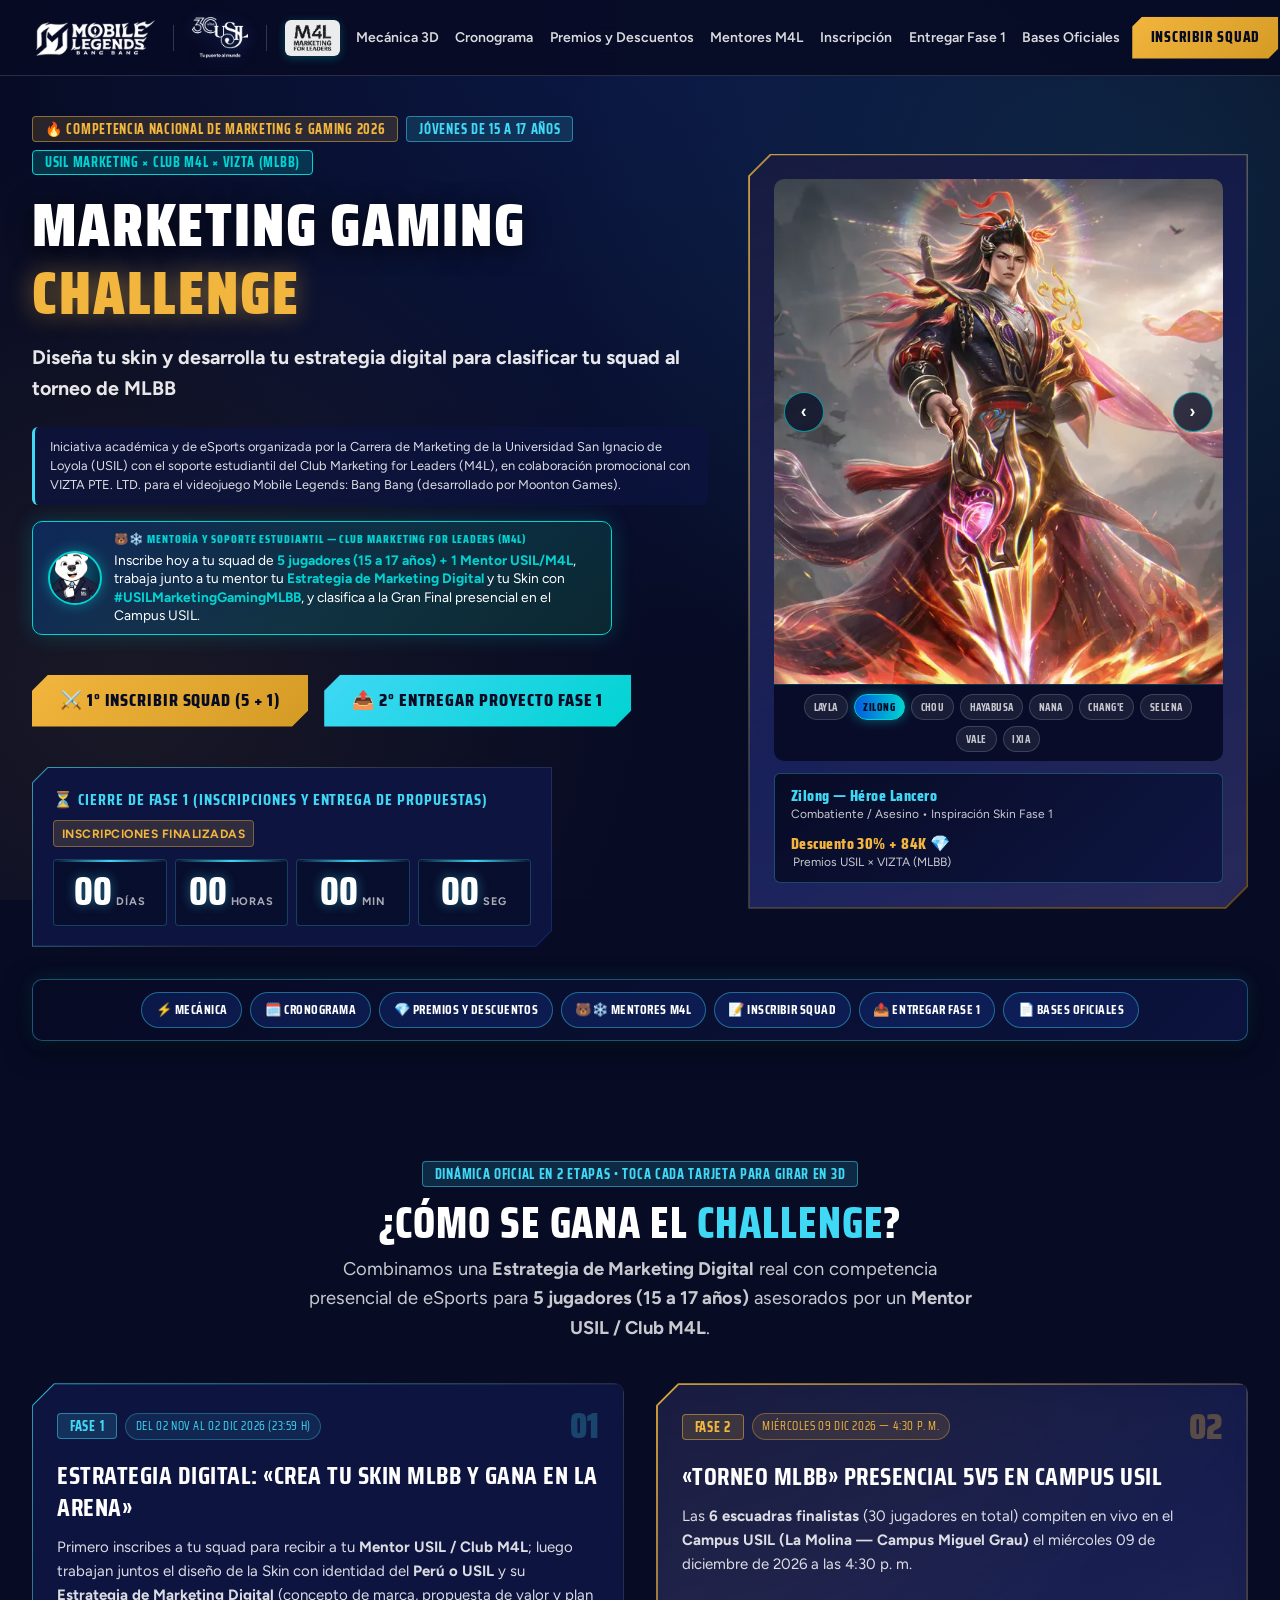
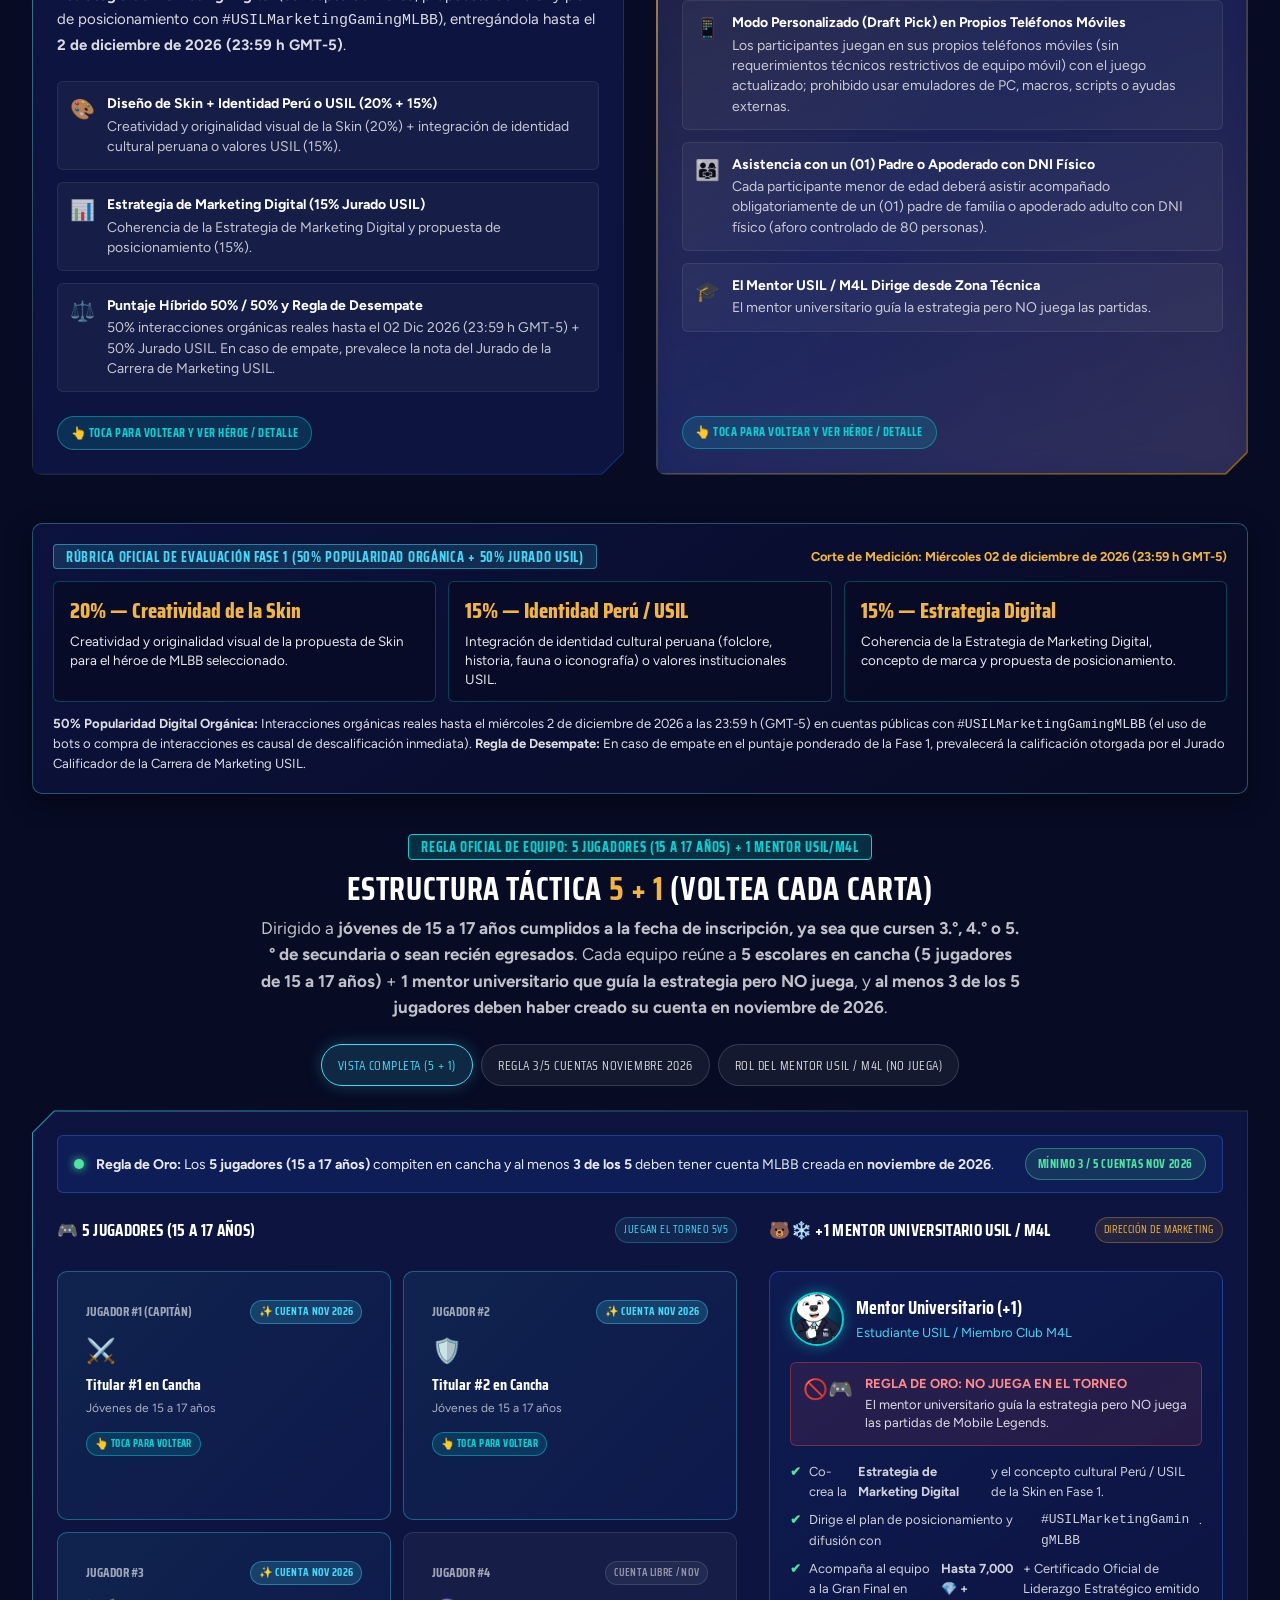
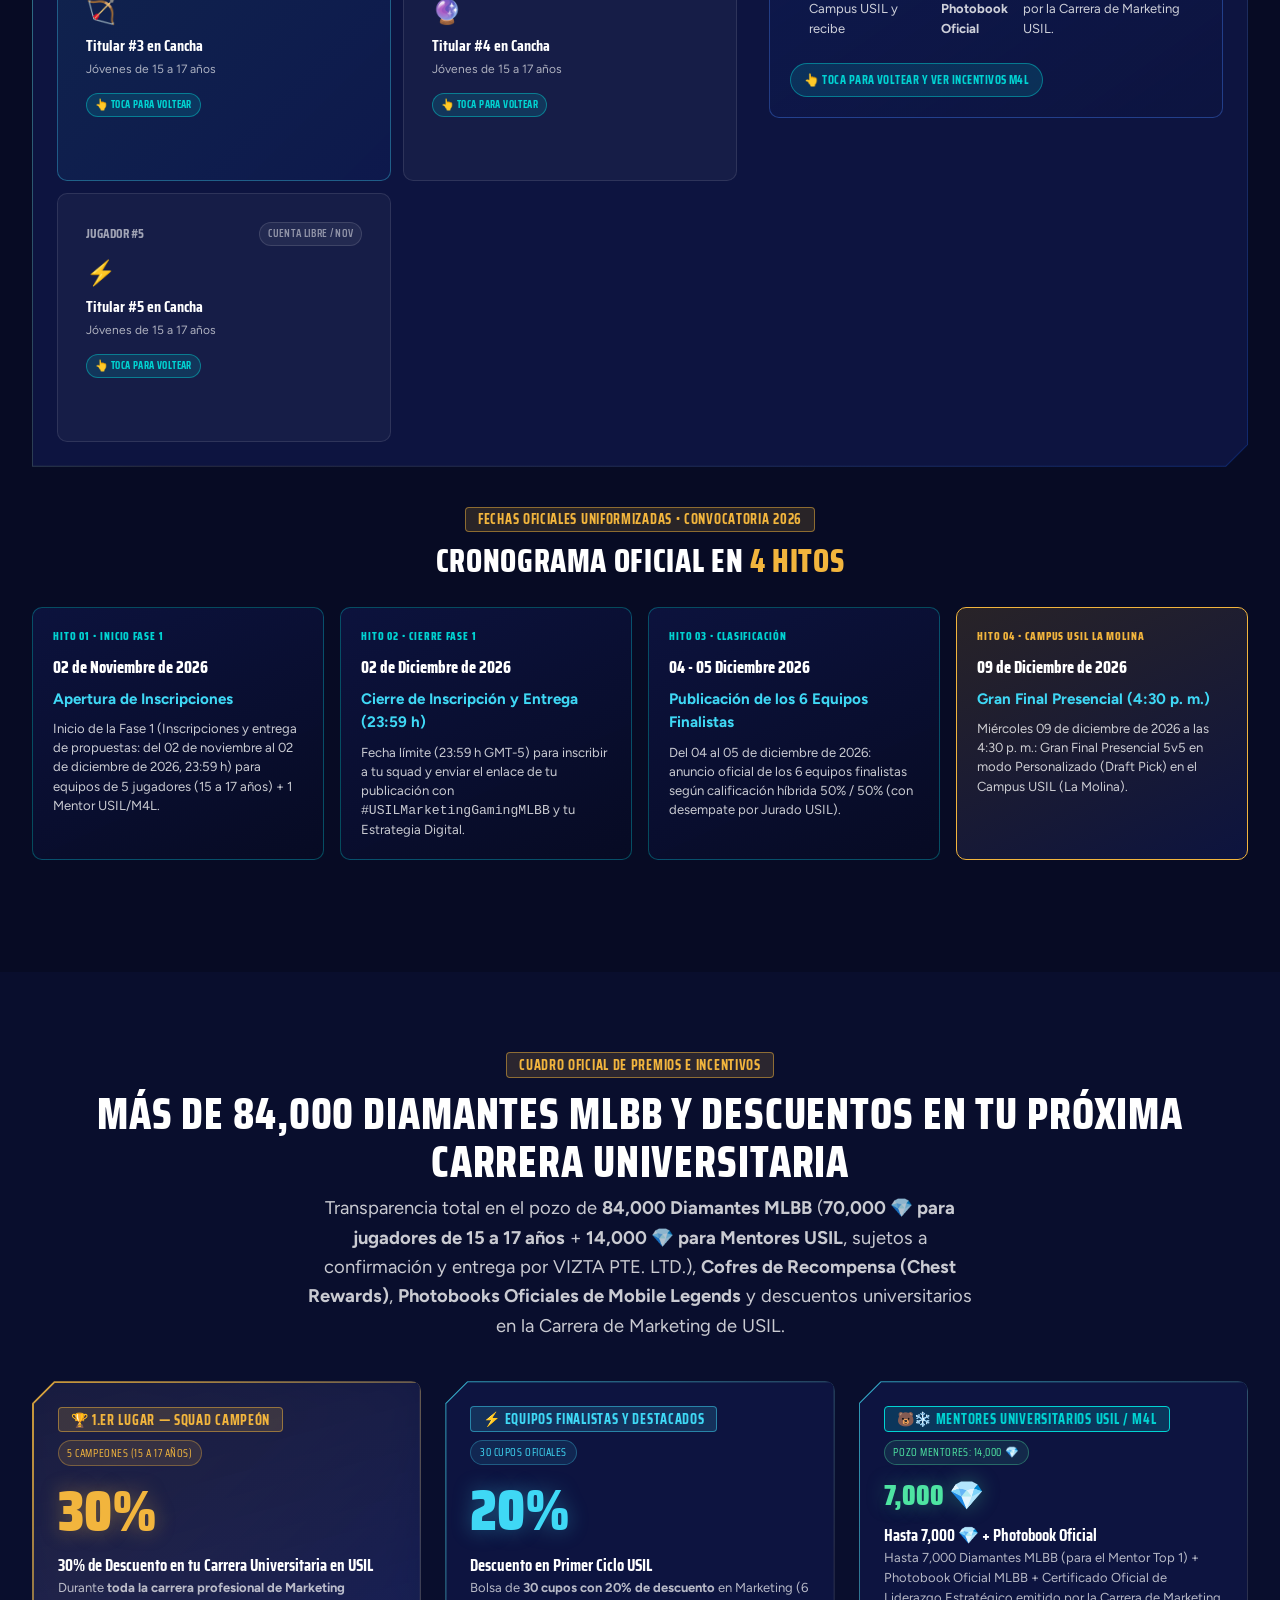
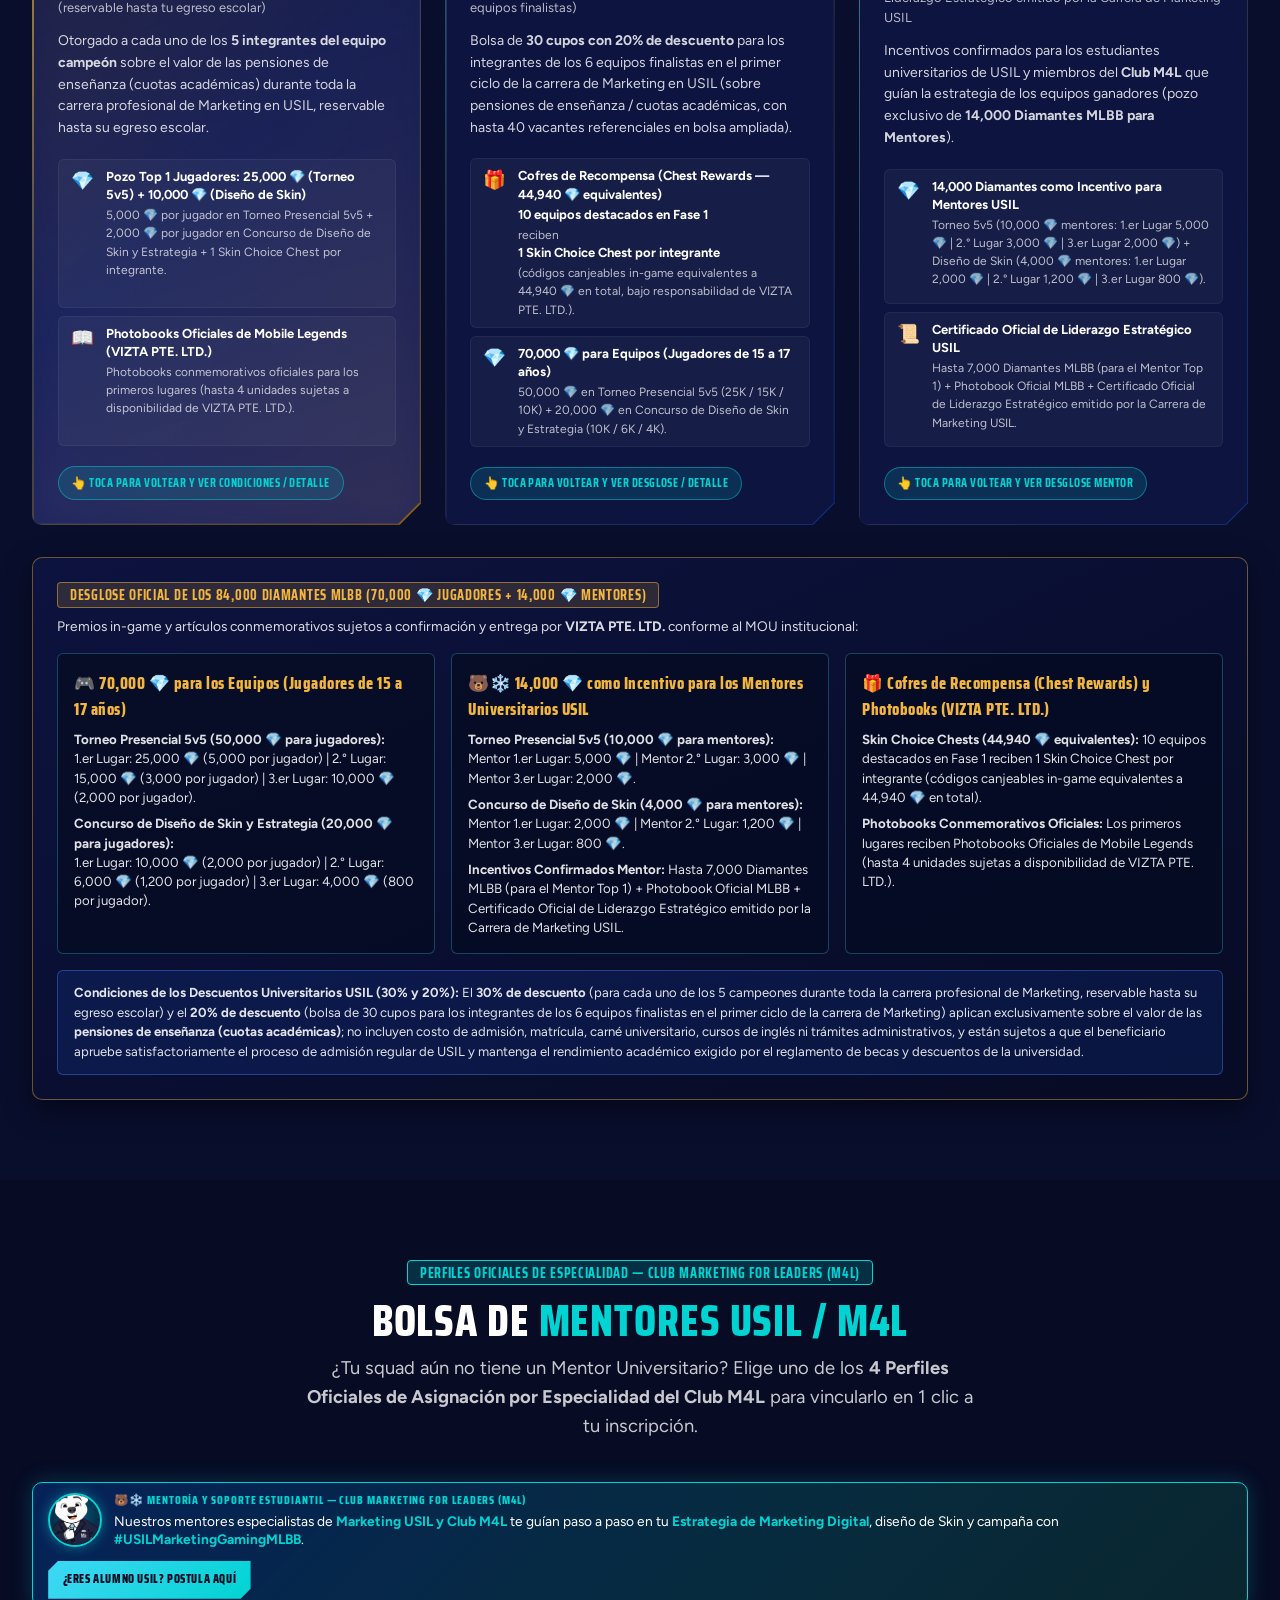
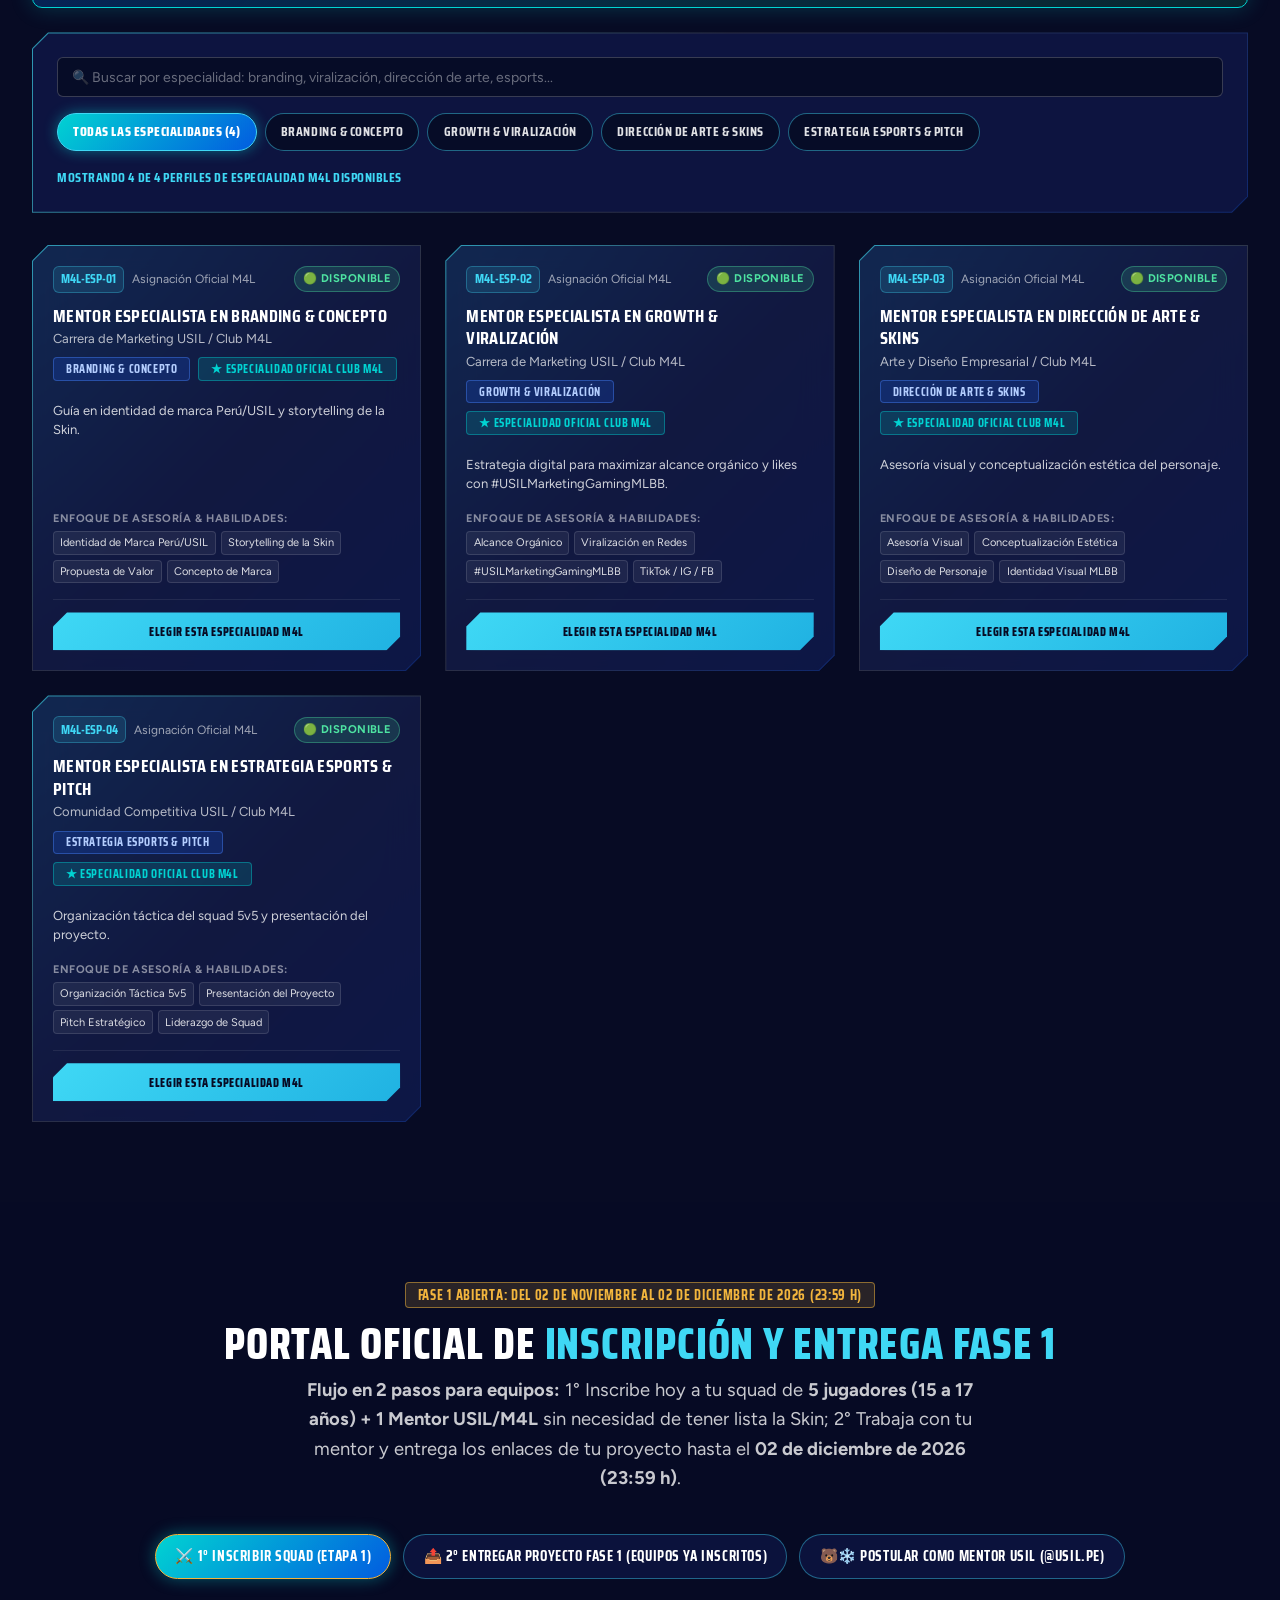
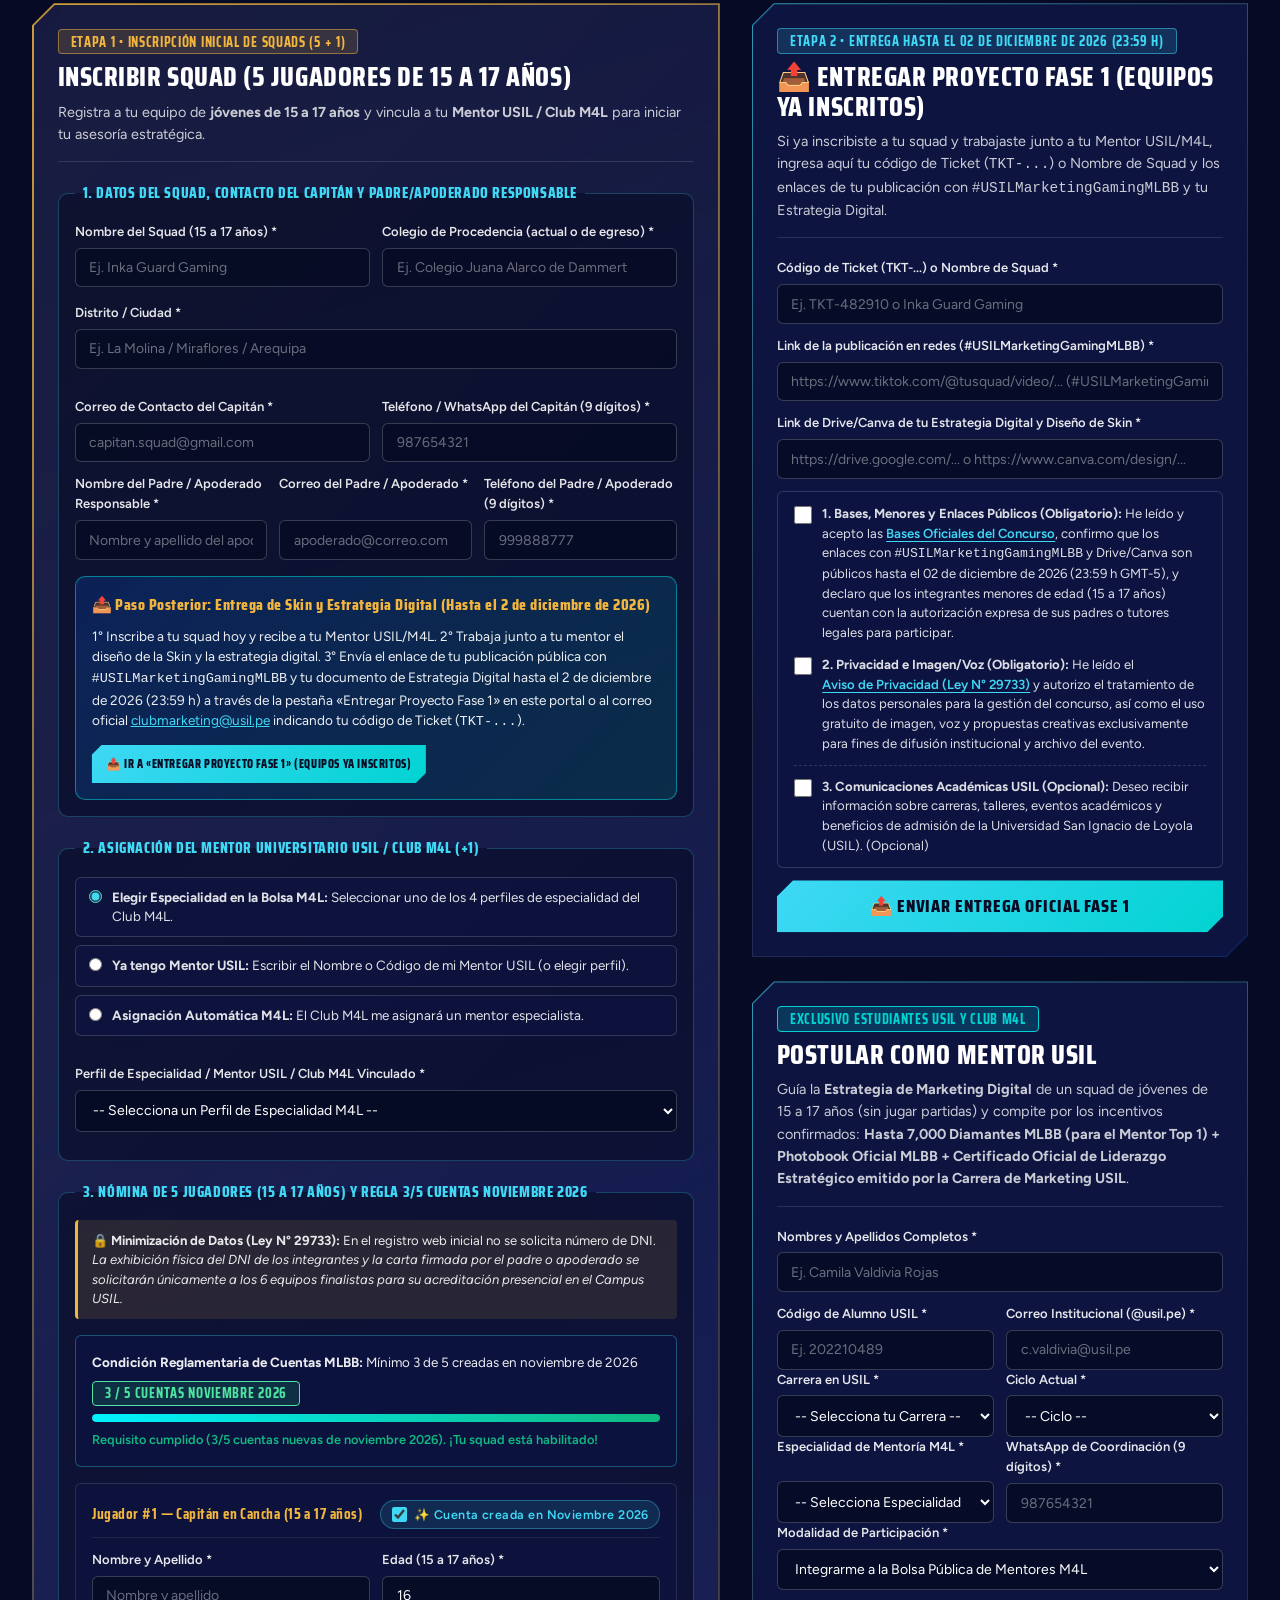
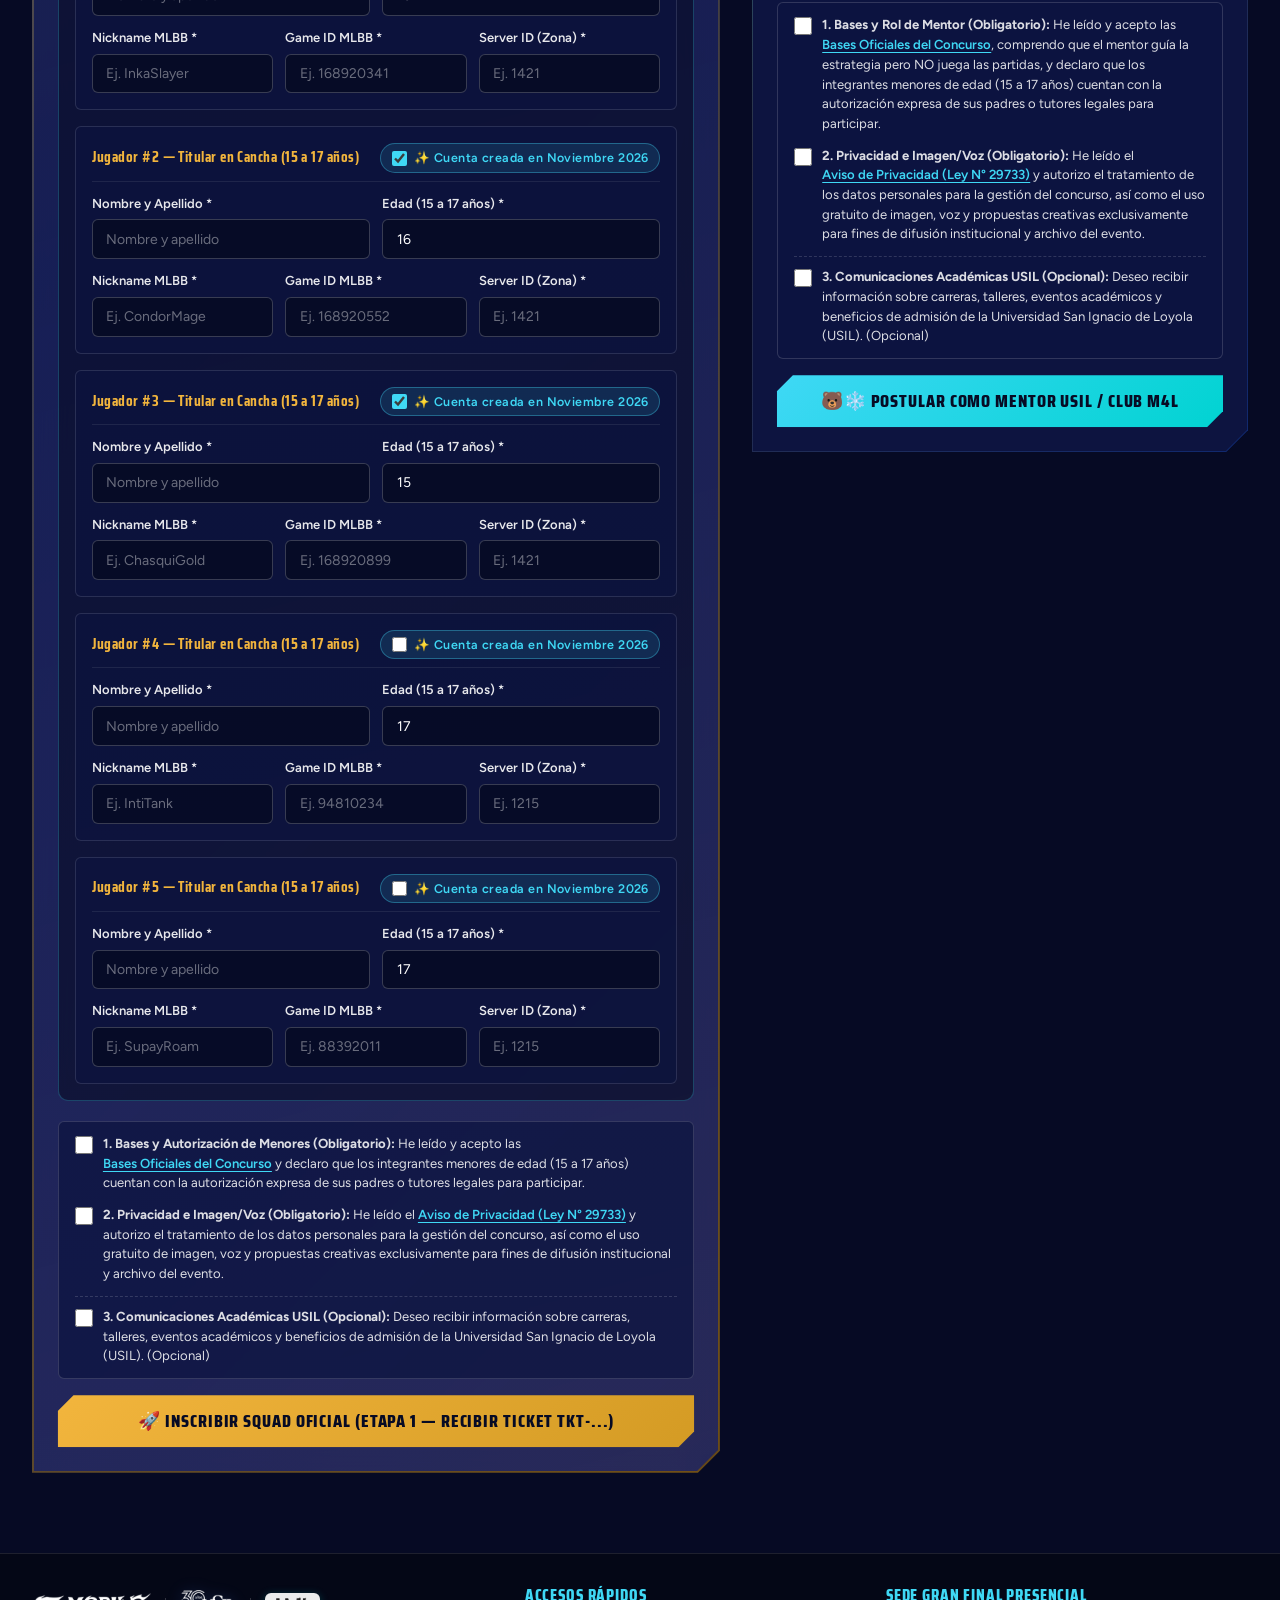
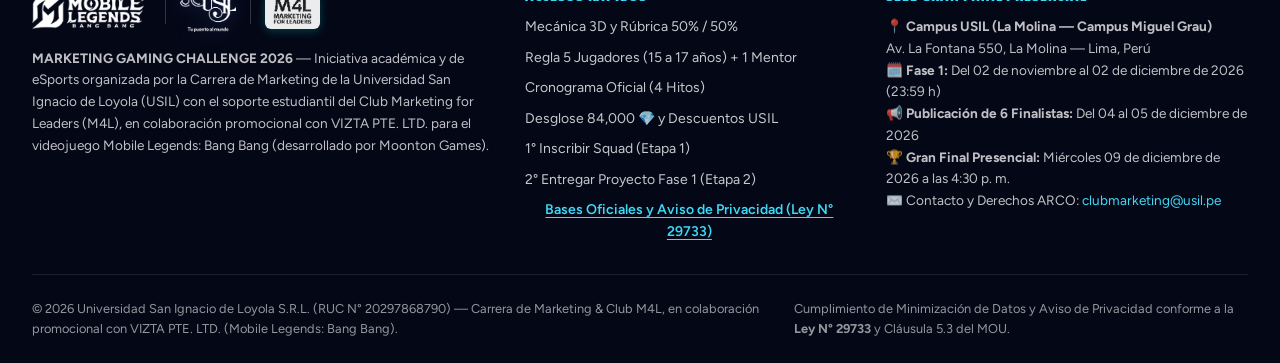
==== commit 0fc0ebe7: "fix(v6.2): enforce 3 consent checkboxes across all forms, strict validation, WinAnsi PDF encoding, a" ====
--- a/index.html
+++ b/index.html
@@ -40,14 +40,14 @@
 
         <!-- Brand 2: USIL Oficial (Sin texto redundante pegado a la derecha) -->
         <a href="#inicio" class="brand-item brand-usil brand-usil-30" title="Universidad San Ignacio de Loyola (USIL) — Carrera de Marketing">
-          <img src="[data-uri]" data-asset-src="assets/logos/usil_logo_white.png" alt="Logo Oficial Universidad San Ignacio de Loyola USIL Marketing" width="84" height="42">
+          <img src="[data-uri]" data-asset-src="assets/logos/usil_logo_white.png" alt="Logo Oficial Universidad San Ignacio de Loyola USIL Marketing" width="57" height="42">
         </a>
 
         <span class="brand-divider" aria-hidden="true"></span>
 
         <!-- Brand 3: Club Marketing for Leaders (M4L) (Sin etiqueta redundante a la derecha) -->
         <a href="#bolsa-mentores" class="brand-item brand-m4l" title="Club Marketing for Leaders (M4L) — Soporte Estudiantil USIL">
-          <img src="[data-uri]" data-asset-src="assets/m4l/m4l_badge.png" alt="Logo Club Marketing for Leaders M4L" width="94" height="34">
+          <img src="[data-uri]" data-asset-src="assets/m4l/m4l_badge.png" alt="Logo Club Marketing for Leaders M4L" width="44" height="34">
         </a>
       </div>
 
@@ -620,7 +620,7 @@
                         <div class="flip-card-face flip-card-back" style="background-image:url('assets/characters/skin_selena_thumb.webp');padding:var(--sp-3);">
                           <div class="flip-card-back-content">
                             <span class="slot-nov-badge">Selena • Estratega</span>
-                            <p style="font-size:0.76rem;color:#fff;margin:0;">Integrante de jóvenes de 15 a 17 años; puede participar con su cuenta histórica o con cuenta nueva de noviembre 2026.</p>
+                            <p style="font-size:0.76rem;color:#fff;margin:0;">Parte de los 5 jugadores (15 a 17 años); puede participar con su cuenta histórica o con cuenta nueva de noviembre 2026.</p>
                           </div>
                         </div>
                       </div>
@@ -1015,7 +1015,7 @@
           </div>
 
           <div class="discount-legal-note">
-            <strong>Condiciones de los Descuentos Universitarios USIL (30% y 20%):</strong> El <strong>30% de descuento</strong> (para cada uno de los 5 campeones durante toda la carrera profesional de Marketing, reservable hasta su egreso escolar) y el <strong>20% de descuento</strong> (bolsa de 30 cupos para los integrantes de los 6 equipos finalistas en el primer ciclo de la carrera de Marketing) aplican exclusivamente sobre el valor de las <strong>pensiones de enseñanza (cuotas académicas)</strong>; no incluyen costo de admisión, matrícula, carné universitario, cursos de inglés ni trámites administrativos, y están sujetos a que el beneficiario apruebe satisfactoriamente el proceso de admisión regular de USIL y mantenga el rendimiento académico exigido por el reglamento de beneficios y descuentos de la universidad.
+            <strong>Condiciones de los Descuentos Universitarios USIL (30% y 20%):</strong> El <strong>30% de descuento</strong> (para cada uno de los 5 campeones durante toda la carrera profesional de Marketing, reservable hasta su egreso escolar) y el <strong>20% de descuento</strong> (bolsa de 30 cupos para los integrantes de los 6 equipos finalistas en el primer ciclo de la carrera de Marketing) aplican exclusivamente sobre el valor de las <strong>pensiones de enseñanza (cuotas académicas)</strong>; no incluyen costo de admisión, matrícula, carné universitario, cursos de inglés ni trámites administrativos, y están sujetos a que el beneficiario apruebe satisfactoriamente el proceso de admisión regular de USIL y mantenga el rendimiento académico exigido por el reglamento de becas y descuentos de la universidad.
           </div>
         </div>
 
@@ -1457,7 +1457,7 @@
                       <label class="consent-label">
                         <input type="checkbox" name="privacy_accepted" required>
                         <span>
-                          <strong>2. Privacidad e Imagen/Voz (Obligatorio):</strong> He leído el <button type="button" class="inline-link-btn" data-open-bases-modal>Aviso de Privacidad (Ley N° 29733)</button> y autorizo el tratamiento de los datos personales para la gestión del concurso, así como el uso gratuito de imagen, voz y propuestas creativas exclusivamente para fines de difusión institucional y archivo del evento.
+                          <strong>2. Privacidad e Imagen/Voz (Obligatorio):</strong> He leído el <button type="button" class="inline-link-btn" data-open-bases-modal data-open-privacy-modal>Aviso de Privacidad (Ley N° 29733)</button> y autorizo el tratamiento de los datos personales para la gestión del concurso, así como el uso gratuito de imagen, voz y propuestas creativas exclusivamente para fines de difusión institucional y archivo del evento.
                         </span>
                       </label>
 
@@ -1523,13 +1523,28 @@
                       <input type="url" id="strategyDocLinkInput" name="strategy_doc_link" class="form-input" placeholder="https://drive.google.com/... o https://www.canva.com/design/..." required>
                     </div>
 
+                    <!-- Directiva 5: 3 Checkboxes de Consentimiento Diferenciados también en Entrega Fase 1 -->
                     <div class="form-consent-box">
-                      <label class="consent-label">
-                        <input type="checkbox" name="phase1_terms" required>
-                        <span>
-                          Confirmo que tanto la publicación en redes sociales con <code>#USILMarketingGamingMLBB</code> como el enlace de Drive/Canva tienen acceso público habilitado para la evaluación del Jurado USIL hasta el 02 de diciembre de 2026 (23:59 h GMT-5).
-                        </span>
-                      </label>
+                      <div class="consent-checkbox-list">
+                        <label class="consent-label">
+                          <input type="checkbox" name="phase1_terms" required>
+                          <span>
+                            <strong>1. Bases, Menores y Enlaces Públicos (Obligatorio):</strong> He leído y acepto las <button type="button" class="inline-link-btn" data-open-bases-modal>Bases Oficiales del Concurso</button>, confirmo que los enlaces con <code>#USILMarketingGamingMLBB</code> y Drive/Canva son públicos hasta el 02 de diciembre de 2026 (23:59 h GMT-5), y declaro que los integrantes menores de edad (15 a 17 años) cuentan con la autorización expresa de sus padres o tutores legales para participar.
+                          </span>
+                        </label>
+                        <label class="consent-label">
+                          <input type="checkbox" name="phase1_privacy_accepted" required>
+                          <span>
+                            <strong>2. Privacidad e Imagen/Voz (Obligatorio):</strong> He leído el <button type="button" class="inline-link-btn" data-open-bases-modal data-open-privacy-modal>Aviso de Privacidad (Ley N° 29733)</button> y autorizo el tratamiento de los datos personales para la gestión del concurso, así como el uso gratuito de imagen, voz y propuestas creativas exclusivamente para fines de difusión institucional y archivo del evento.
+                          </span>
+                        </label>
+                        <label class="consent-label consent-item-optional">
+                          <input type="checkbox" name="phase1_marketing_opt_in">
+                          <span>
+                            <strong>3. Comunicaciones Académicas USIL (Opcional):</strong> Deseo recibir información sobre carreras, talleres, eventos académicos y beneficios de admisión de la Universidad San Ignacio de Loyola (USIL). (Opcional)
+                          </span>
+                        </label>
+                      </div>
                     </div>
 
                     <div id="phase1FormFeedback" class="form-feedback" role="alert" aria-live="polite" style="display: none;"></div>
@@ -1642,7 +1657,7 @@
                         <label class="consent-label">
                           <input type="checkbox" name="mentor_privacy" required>
                           <span>
-                            <strong>2. Privacidad e Imagen/Voz (Obligatorio):</strong> He leído el <button type="button" class="inline-link-btn" data-open-bases-modal>Aviso de Privacidad (Ley N° 29733)</button> y autorizo el tratamiento de los datos personales para la gestión del concurso, así como el uso gratuito de imagen, voz y propuestas creativas exclusivamente para fines de difusión institucional y archivo del evento.
+                            <strong>2. Privacidad e Imagen/Voz (Obligatorio):</strong> He leído el <button type="button" class="inline-link-btn" data-open-bases-modal data-open-privacy-modal>Aviso de Privacidad (Ley N° 29733)</button> y autorizo el tratamiento de los datos personales para la gestión del concurso, así como el uso gratuito de imagen, voz y propuestas creativas exclusivamente para fines de difusión institucional y archivo del evento.
                           </span>
                         </label>
                         <label class="consent-label consent-item-optional">
@@ -1684,9 +1699,9 @@
           <div class="brand-lockup" style="margin-bottom: var(--sp-3);">
             <img src="[data-uri]" data-asset-src="assets/logos/mlbb_anniversary_white.png" alt="Mobile Legends: Bang Bang" width="110" height="34">
             <span class="brand-divider"></span>
-            <img src="[data-uri]" data-asset-src="assets/logos/usil_logo_white.png" alt="Logo Oficial Universidad San Ignacio de Loyola USIL" width="78" height="38">
+            <img src="[data-uri]" data-asset-src="assets/logos/usil_logo_white.png" alt="Logo Oficial Universidad San Ignacio de Loyola USIL" width="51" height="38">
             <span class="brand-divider"></span>
-            <img src="[data-uri]" data-asset-src="assets/m4l/m4l_badge.png" alt="Club Marketing for Leaders M4L" width="84" height="32">
+            <img src="[data-uri]" data-asset-src="assets/m4l/m4l_badge.png" alt="Club Marketing for Leaders M4L" width="41" height="32">
           </div>
           <p class="footer-copy">
             <strong>MARKETING GAMING CHALLENGE 2026</strong> — Iniciativa académica y de eSports organizada por la Carrera de Marketing de la Universidad San Ignacio de Loyola (USIL) con el soporte estudiantil del Club Marketing for Leaders (M4L), en colaboración promocional con VIZTA PTE. LTD. para el videojuego Mobile Legends: Bang Bang (desarrollado por Moonton Games).
@@ -1702,7 +1717,7 @@
             <li><a href="#premios">Desglose 84,000 💎 y Descuentos USIL</a></li>
             <li><a href="#registro-escolar">1° Inscribir Squad (Etapa 1)</a></li>
             <li><a href="#entrega-fase1">2° Entregar Proyecto Fase 1 (Etapa 2)</a></li>
-            <li><button type="button" class="inline-link-btn" data-open-bases-modal>Bases Oficiales y Aviso de Privacidad (Ley N° 29733)</button></li>
+            <li><button type="button" class="inline-link-btn" data-open-bases-modal data-open-privacy-modal>Bases Oficiales y Aviso de Privacidad (Ley N° 29733)</button></li>
           </ul>
         </div>
 
@@ -1770,7 +1785,7 @@
           <div class="legal-clause">
             <h4>Cláusula 2: Conformación de Equipos (5+1), Elegibilidad (15 a 17 años) y Regla 3/5 Cuentas Noviembre 2026</h4>
             <p>
-              Dirigido a jóvenes de 15 a 17 años cumplidos a la fecha de inscripción, ya sea que cursen 3.°, 4.° o 5.° de secundaria o sean recién egresados. Cada equipo está conformado por <strong>6 integrantes</strong>: <strong>5 jugadores (15 a 17 años)</strong> en cancha + <strong>1 mentor universitario USIL / Club M4L que guía la estrategia pero NO juega</strong> las partidas del torneo. Es requisito obligatorio que <strong>al menos 3 de los 5 jugadores hayan creado su cuenta de Mobile Legends: Bang Bang en noviembre de 2026</strong>.
+              Cada equipo está conformado por <strong>6 integrantes</strong>: <strong>5 jugadores (15 a 17 años)</strong> en cancha + <strong>1 mentor universitario USIL / Club M4L que guía la estrategia pero NO juega</strong> las partidas del torneo. Es requisito obligatorio que <strong>al menos 3 de los 5 jugadores hayan creado su cuenta de Mobile Legends: Bang Bang en noviembre de 2026</strong>.
             </p>
           </div>
 
@@ -1788,12 +1803,12 @@
           <div class="legal-clause">
             <h4>Cláusula 4: Cronograma Uniformizado, Desglose de 84,000 Diamantes y Condiciones del 30% y 20%</h4>
             <p>
-              <strong>Cronograma Oficial:</strong> Fase 1 (Inscripciones y entrega de propuestas): Del <strong>02 de Noviembre de 2026</strong> al <strong>02 de Diciembre de 2026</strong> (23:59 h) | Publicación de los 6 equipos finalistas: Del <strong>04 - 05 Diciembre 2026</strong> | Gran Final Presencial en Campus USIL (La Molina): Miércoles <strong>09 de Diciembre de 2026</strong> a las <strong>4:30 p. m.</strong><br>
+              <strong>Cronograma Oficial:</strong> Fase 1 (Inscripciones y entrega de propuestas): <strong>Del 02 de noviembre al 02 de diciembre de 2026 (23:59 h)</strong> | Publicación de los 6 equipos finalistas: <strong>Del 04 al 05 de diciembre de 2026</strong> | Gran Final Presencial en Campus USIL (La Molina): <strong>Miércoles 09 de diciembre de 2026 a las 4:30 p. m.</strong><br>
               <strong>Desglose Exacto de los 84,000 Diamantes MLBB (sujetos a confirmación y entrega por VIZTA PTE. LTD.):</strong><br>
               • <strong>70,000 Diamantes para los Equipos (Jugadores de 15 a 17 años):</strong> Torneo Presencial 5v5 (50,000 💎 para jugadores: 1.er Lugar 25,000 💎 [5,000 por jugador] | 2.° Lugar 15,000 💎 [3,000 por jugador] | 3.er Lugar 10,000 💎 [2,000 por jugador]) + Concurso de Diseño de Skin y Estrategia (20,000 💎 para jugadores: 1.er Lugar 10,000 💎 [2,000 por jugador] | 2.° Lugar 6,000 💎 [1,200 por jugador] | 3.er Lugar 4,000 💎 [800 por jugador]).<br>
               • <strong>14,000 Diamantes como Incentivo para los Mentores Universitarios USIL:</strong> Torneo Presencial 5v5 (10,000 💎 para mentores: Mentor 1.er Lugar 5,000 💎 | Mentor 2.° Lugar 3,000 💎 | Mentor 3.er Lugar 2,000 💎) + Concurso de Diseño de Skin (4,000 💎 para mentores: Mentor 1.er Lugar 2,000 💎 | Mentor 2.° Lugar 1,200 💎 | Mentor 3.er Lugar 800 💎).<br>
               • <strong>Cofres de Recompensa (Chest Rewards) y Photobooks (Bajo responsabilidad de VIZTA PTE. LTD.):</strong> 10 equipos destacados en Fase 1 reciben 1 Skin Choice Chest por integrante (códigos canjeables in-game equivalentes a 44,940 💎 en total) y los primeros lugares reciben Photobooks Oficiales de Mobile Legends (hasta 4 unidades sujetas a disponibilidad de VIZTA).<br>
-              • <strong>Condiciones de los Descuentos Universitarios USIL (30% y 20%):</strong> El <strong>30% de Descuento en tu Carrera Universitaria en USIL</strong> (para cada uno de los 5 campeones durante toda la carrera profesional de Marketing, reservable hasta su egreso escolar) y el <strong>20% de descuento</strong> (bolsa de <strong>30 cupos con 20% de descuento</strong> para los integrantes de los 6 equipos finalistas en el primer ciclo de la carrera de Marketing) aplican exclusivamente sobre el valor de las pensiones de enseñanza (cuotas académicas); no incluyen costo de admisión, matrícula, carné universitario, cursos de inglés ni trámites administrativos, y están sujetos a que el beneficiario apruebe satisfactoriamente el proceso de admisión regular de USIL y mantenga el rendimiento académico exigido por el reglamento de beneficios y descuentos de la universidad.<br>
+              • <strong>Condiciones de los Descuentos Universitarios USIL (30% y 20%):</strong> El <strong>30% de Descuento en tu Carrera Universitaria en USIL</strong> (para cada uno de los 5 campeones durante toda la carrera profesional de Marketing, reservable hasta su egreso escolar) y el <strong>20% de descuento</strong> (bolsa de <strong>30 cupos con 20% de descuento</strong> para los integrantes de los 6 equipos finalistas en el primer ciclo de la carrera de Marketing) aplican exclusivamente sobre el valor de las pensiones de enseñanza (cuotas académicas); no incluyen costo de admisión, matrícula, carné universitario, cursos de inglés ni trámites administrativos, y están sujetos a que el beneficiario apruebe satisfactoriamente el proceso de admisión regular de USIL y mantenga el rendimiento académico exigido por el reglamento de becas y descuentos de la universidad.<br>
               • <strong>Incentivos Confirmados para Mentores USIL:</strong> Hasta 7,000 Diamantes MLBB (para el Mentor Top 1) + Photobook Oficial MLBB + Certificado Oficial de Liderazgo Estratégico emitido por la Carrera de Marketing USIL.
             </p>
           </div>
@@ -1803,7 +1818,7 @@
             <p>
               <strong>Minimización de Datos en Registro Web:</strong> En el formulario web de inscripción inicial no se solicita el número de DNI de los jugadores. La exhibición física del DNI de los integrantes y la carta firmada por el padre o apoderado se solicitarán únicamente a los 6 equipos finalistas para su acreditación presencial en el Campus USIL.
             </p>
-            <div class="privacy-notice-section" aria-label="Aviso de Privacidad Ley N° 29733">
+            <div class="privacy-notice-section" id="avisoPrivacidadSection" aria-label="Aviso de Privacidad Ley N° 29733">
               <strong style="color:var(--cyan);font-size:0.9rem;display:block;">AVISO DE PRIVACIDAD DETALLADO (LEY N° 29733 Y SU REGLAMENTO)</strong>
               <div class="privacy-notice-grid">
                 <div class="privacy-notice-item">
--- a/css/layout.css
+++ b/css/layout.css
@@ -20,6 +20,7 @@
   scroll-padding-top: calc(var(--header-height) + var(--sp-4));
   -webkit-text-size-adjust: 100%;
   overflow-x: hidden;
+  overflow-x: clip;
 }
 
 section[id],
@@ -35,6 +36,7 @@
   line-height: 1.55;
   min-height: 100vh;
   overflow-x: hidden;
+  overflow-x: clip;
   background-image: 
     radial-gradient(circle at 50% 0%, rgba(25, 71, 186, 0.22) 0%, transparent 60%),
     radial-gradient(circle at 90% 25%, rgba(63, 216, 245, 0.12) 0%, transparent 45%),
--- a/css/components.css
+++ b/css/components.css
@@ -2984,6 +2984,15 @@
   align-self: flex-start;
 }
 
+@media (max-width: 420px) {
+  .flip-card-back-content > .badge,
+  .flip-card-back-content > .slot-nov-badge {
+    font-size: 0.68rem;
+    padding: 0.22rem 0.5rem;
+    max-width: calc(100% - 12px);
+  }
+}
+
 .flip-cta-pill {
   display: inline-flex;
   align-items: center;
